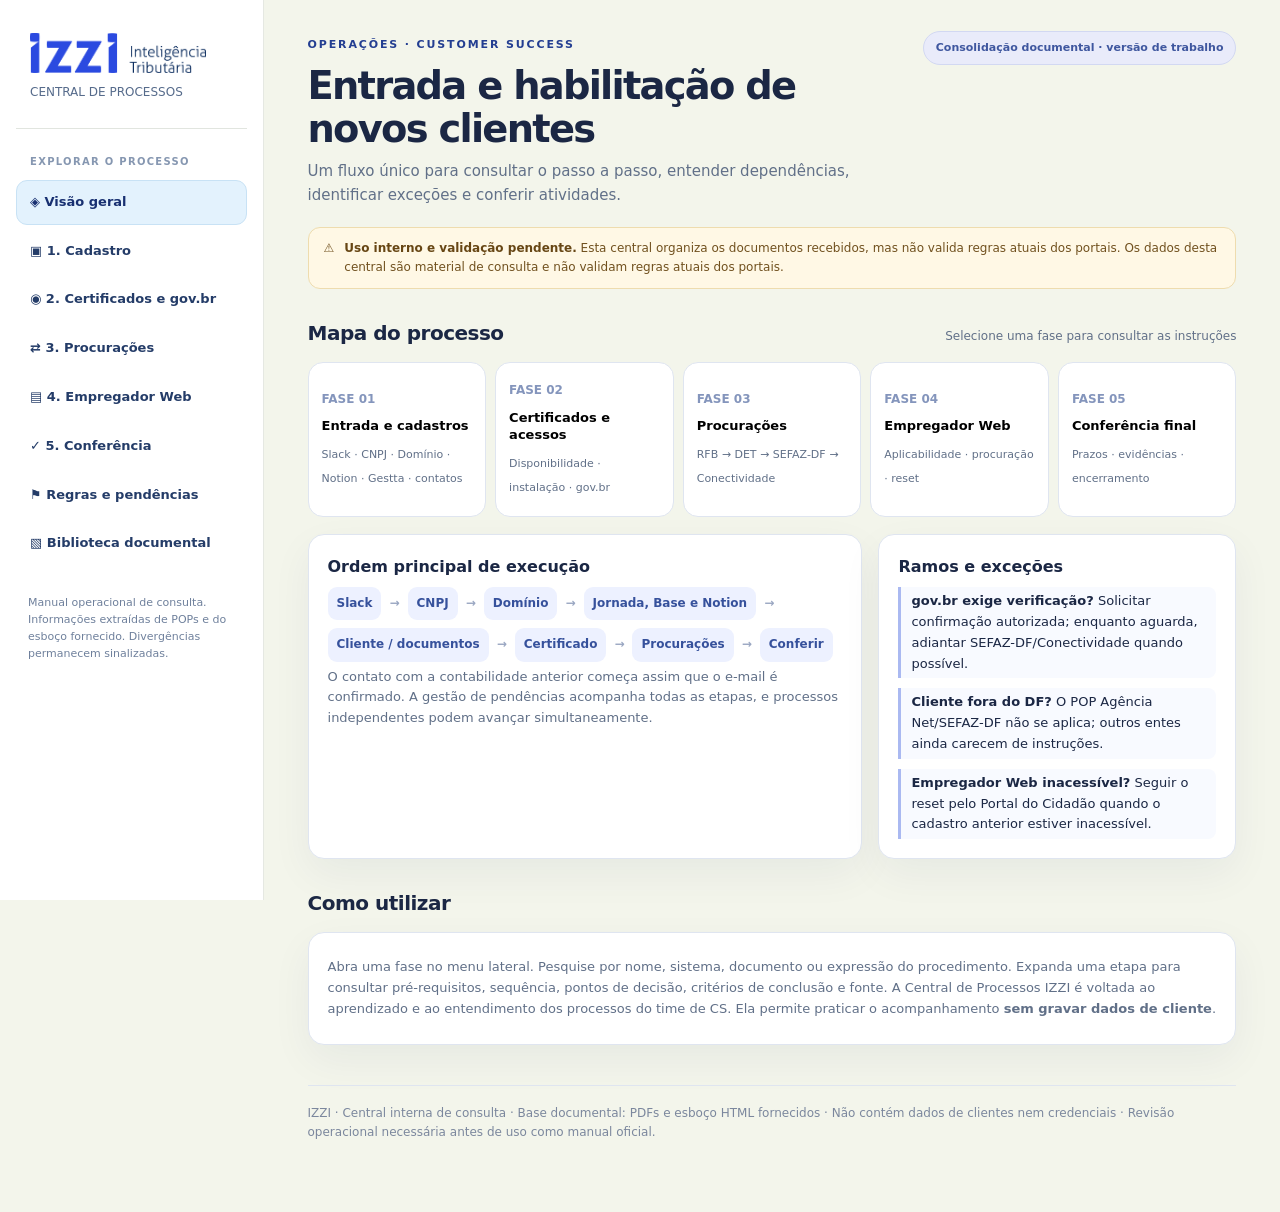
==== .1-ENTRADA-IZZI_Central_de_POPs_Interativa.html @ d61daa4b "IZZI-POPS-VERSAO-4" ====
<!DOCTYPE html>
<html lang="pt-BR">
<head>
<meta charset="utf-8">
<meta name="viewport" content="width=device-width,initial-scale=1">
<meta name="color-scheme" content="light">
<title>IZZI | Central de Procedimentos Operacionais</title>
<style>
:root{--azul:#233e91;--azul_escuro:#18295f;--lilas:#8c99e8;--lilas_claro:#e3f2fd;--fundo:#f3f5eb;--texto:#1b2744;--muted:#617088;--borda:#dfe5f0;--branco:#fff;--verde:#166747;--verde_claro:#e8f6ee;--amarelo:#805512;--amarelo_claro:#fff5db;--vermelho:#a3433d;--vermelho_claro:#fff0ee;--sombra:0 15px 42px rgba(24,41,95,.055)}
*{box-sizing:border-box}html{scroll-behavior:smooth}body{margin:0;min-height:100vh;background:var(--fundo);color:var(--texto);font:15px/1.6 system-ui,-apple-system,"Segoe UI",Roboto,Arial,sans-serif}
button,input,select{font:inherit}button{cursor:pointer}a{color:var(--azul)}button:focus-visible,input:focus-visible,select:focus-visible,summary:focus-visible,a:focus-visible{outline:3px solid #6f8de8;outline-offset:2px}
.shell{min-height:100vh;display:grid;grid-template-columns:264px minmax(0,1fr)}.sidebar{background:#ffffff;color:#193263;padding:28px 16px;position:sticky;top:0;height:100vh;overflow-y:auto;border-right:1px solid #e5e8e2}.marca{padding:3px 14px 26px;border-bottom:1px solid #e1e5df}.logotipo{display:block;width:176px;height:auto;max-width:100%;margin:2px 0 10px}.marca p{font-size:12px;margin:7px 0 0;color:#566b8b}.sidebar_grupo{font-size:10px;font-weight:900;letter-spacing:.13em;text-transform:uppercase;color:#8697b1;margin:25px 14px 10px}.menu{display:grid;gap:4px}.menu button{display:flex;align-items:center;gap:11px;width:100%;padding:11px 13px;text-align:left;border:1px solid transparent;background:transparent;color:#243c68;border-radius:11px;font-size:13px;font-weight:650}.menu button:hover{background:#edf1f3}.menu button[aria-current="page"]{background:#e3f2fd;color:#183071;border-color:#c8e2f5}.menu .contador{margin-left:auto;font-size:11px;opacity:.76}.sidebar_nota{font-size:11px;line-height:1.55;margin:28px 12px;color:#6f809c}
.main{min-width:0;padding:31px clamp(18px,3.4vw,51px) 70px;max-width:1600px;width:100%;margin:0 auto}.topo{display:flex;justify-content:space-between;align-items:flex-start;gap:15px;margin-bottom:20px}.sobretitulo{font-size:11px;color:var(--azul);font-weight:850;letter-spacing:.17em;text-transform:uppercase}.topo h1{font-size:clamp(25px,3vw,39px);line-height:1.12;letter-spacing:-.045em;margin:9px 0}.topo p{color:var(--muted);max-width:820px;margin:9px 0 0}.versao{background:#e9ebfa;border:1px solid #d2d8f2;color:#3f579f;border-radius:999px;padding:7px 12px;font-weight:700;font-size:11px;white-space:nowrap}
.alerta_painel{display:flex;align-items:flex-start;gap:10px;background:#fff8e5;border:1px solid #eedcae;border-radius:12px;padding:11px 15px;color:#71511f;font-size:12px;margin:0 0 21px}.alerta_painel strong{color:#674614}
.painel{display:none;animation:entrar .18s ease-out}.painel.ativo{display:block}@keyframes entrar{from{opacity:.7;transform:translateY(5px)}to{opacity:1;transform:translateY(0)}}
.metricas{display:grid;grid-template-columns:repeat(4,minmax(0,1fr));gap:14px;margin:23px 0}.metrica{background:white;border:1px solid var(--borda);border-radius:16px;padding:19px;box-shadow:var(--sombra)}.metrica .valor{font-weight:850;font-size:28px;letter-spacing:-.045em;color:var(--azul_escuro);line-height:1.15}.metrica .legenda{margin-top:7px;font-size:12px;color:var(--muted)}.metrica .detalhe{font-size:10px;color:#818da0;margin-top:4px}
.secao_titulo{display:flex;justify-content:space-between;gap:10px;align-items:baseline;margin:28px 0 13px}.secao_titulo h2{font-size:20px;margin:0;letter-spacing:-.025em}.secao_titulo p{font-size:12px;color:var(--muted);margin:0}.fluxo{display:grid;grid-template-columns:repeat(5,minmax(0,1fr));gap:9px}.fase{background:#fff;border:1px solid var(--borda);padding:18px 13px;border-radius:15px;text-align:left;min-width:0;transition:.15s}.fase:hover{border-color:#a7b4e9;transform:translateY(-2px)}.fase .fase_num{display:block;color:#8495bc;font-size:12px;font-weight:850}.fase strong{display:block;font-size:13px;line-height:1.35;margin:8px 0 6px}.fase small{font-size:11px;color:var(--muted)}
.dividido{display:grid;grid-template-columns:1.55fr 1fr;gap:16px;margin-top:17px}.cartao{background:#fff;border:1px solid var(--borda);border-radius:16px;padding:19px;box-shadow:var(--sombra)}.cartao h3{font-size:16px;margin:0 0 8px}.cartao p{margin:5px 0;color:var(--muted);font-size:13px}.cartao ul{margin:10px 0 0;padding-left:21px;font-size:13px}.cartao li{margin:7px 0}.regra_fluxo{display:grid;gap:10px}.regra_fluxo div{border-left:3px solid #aab9f1;padding:4px 10px;font-size:13px;background:#f8faff;border-radius:0 8px 8px 0}
.filtros{display:flex;align-items:center;flex-wrap:wrap;gap:10px;margin:18px 0}.busca{display:flex;align-items:center;gap:8px;background:white;border:1px solid var(--borda);border-radius:11px;padding:0 12px;flex:1;min-width:210px}.busca span{color:#8390aa}.busca input{width:100%;border:0;min-height:44px;outline:0;background:transparent;color:var(--texto)}.filtros select,.botao{background:white;border:1px solid #d7dfeb;color:#263f79;padding:10px 12px;border-radius:10px;font-size:12px;font-weight:750}.botao:hover,.filtros select:hover{background:#eff3ff}.botao.primario{background:var(--azul);color:white;border-color:var(--azul)}.botao.primario:hover{background:#1b3177}.acao_grupo{display:flex;gap:7px;flex-wrap:wrap}.resultado_busca{color:var(--muted);font-size:12px;margin:5px 0 13px}
.etapas{display:grid;gap:12px}.procedimento{background:#fff;border:1px solid var(--borda);border-radius:15px;box-shadow:var(--sombra);overflow:hidden;scroll-margin-top:20px}.procedimento[hidden]{display:none}.procedimento summary{list-style:none;display:flex;gap:13px;align-items:center;cursor:pointer;padding:17px 18px}.procedimento summary::-webkit-details-marker{display:none}.procedimento[open]{border-color:#b3c2ec}.procedimento[open] summary{background:#e3f2fd;border-bottom:1px solid #c8e2f5}.numero{background:var(--lilas_claro);border:1px solid #dce2ff;color:#445ab0;font-size:12px;font-weight:850;padding:6px 10px;border-radius:9px;min-width:50px;text-align:center;white-space:nowrap}.cabecalho_etapa{min-width:0;flex:1}.cabecalho_etapa h3{margin:0;font-size:16px;line-height:1.3}.cabecalho_etapa p{margin:3px 0 0;color:var(--muted);font-weight:400;font-size:12px}.chips{display:flex;flex-wrap:wrap;gap:5px;margin:8px 0 0}.chip{font-size:10px;font-weight:760;border-radius:999px;padding:3px 8px;background:#eef2fb;color:#41578d}.chip.atenção,.chip.conflito,.chip.exceção{background:var(--amarelo_claro);color:var(--amarelo)}.chip.cliente-terceiro{background:#f0eaff;color:#6b46a7}.chip.conferência{background:#e5f5ef;color:#216148}.seta{font-size:20px;color:#6d81b9;flex-shrink:0;transition:transform .15s}.procedimento[open] .seta{transform:rotate(180deg)}
.corpo_etapa{padding:17px clamp(18px,3vw,29px) 24px}.ficha{display:grid;grid-template-columns:1.4fr 1fr;gap:15px}.campo{background:#fbfcff;border:1px solid #edf0f6;border-radius:11px;padding:13px 15px;margin-bottom:11px}.rotulo{font-size:10px;font-weight:850;letter-spacing:.1em;color:#6379ad;text-transform:uppercase;display:block;margin:0 0 6px}.campo p{margin:0;font-size:13px}.campo ul,.passos{margin:0;padding-left:21px}.campo li{margin:5px 0;font-size:13px}.passos{padding-left:25px;margin:6px 0 17px}.passos li{padding-left:4px;margin:0 0 11px;line-height:1.58;font-size:14px}.passos li::marker{font-weight:850;color:var(--azul)}.subtitulo{font-size:12px;font-weight:850;letter-spacing:.085em;text-transform:uppercase;color:#435a95;margin:13px 0 10px}.box_aviso{padding:12px 15px;border-radius:11px;background:#fff7e7;border:1px solid #f1dfb6;color:#765422;margin:10px 0;font-size:13px}.box_decisao{padding:12px 15px;border-radius:11px;background:#e3f2fd;border:1px solid #c8e2f5;color:#2c4d91;margin:10px 0;font-size:13px}.box_ok{padding:12px 15px;border-radius:11px;background:#e9f7ef;border:1px solid #d5ecd9;color:#1b6046;margin:10px 0;font-size:13px}.fichas_rodape{display:grid;grid-template-columns:1fr 1fr;gap:12px;margin-top:12px}.vinculo{background:#f8faff;border:1px solid #e4eafb;border-radius:11px;padding:11px 13px;font-size:12px}.vinculo a{display:inline-block;margin:4px 5px 0 0;text-decoration:none;background:#e8efff;border-radius:7px;padding:3px 7px}.fontes_linha{border-top:1px solid var(--borda);margin-top:17px;padding-top:13px;display:flex;flex-wrap:wrap;gap:7px;align-items:center}.fonte_link{background:#f3f5fc;border:1px solid var(--borda);border-radius:8px;padding:6px 9px;color:#375198;font-size:11px;text-decoration:none;font-weight:750}.fonte_link:hover{background:#e5edff}
.painel_texto{background:#fff;border:1px solid var(--borda);border-radius:15px;padding:20px;margin-top:14px}.painel_texto h2{margin:0 0 10px;font-size:19px}.painel_texto p,.painel_texto li{font-size:13px;color:#43516c}.painel_texto li{margin:7px 0}.pendencia{border:1px solid #ece2d2;border-radius:12px;background:#fff;padding:15px;margin:9px 0}.pendencia h3{margin:0 0 5px;font-size:14px}.pendencia p{font-size:12px;margin:0;color:#68758b}.caminho{display:flex;gap:8px;align-items:center;flex-wrap:wrap;font-size:12px}.caminho span{background:#edf1ff;padding:7px 9px;border-radius:9px;font-weight:750;color:#36519c}.caminho b{color:#9aa7c2}
.atalho_fluxograma{height:100%;min-height:92px;display:flex;flex-direction:column;align-items:flex-start;justify-content:center;gap:8px;text-decoration:none;border:1px solid #edf0f6;border-radius:11px;background:#fbfcff;padding:13px 15px;color:var(--azul);transition:.15s}.ficha>div>.atalho_fluxograma{height:auto;min-height:92px;margin-bottom:11px}.atalho_fluxograma:hover{border-color:#a7b4e9;background:#f6f8ff}.atalho_fluxograma .icone{width:27px;height:27px;display:grid;place-items:center;border-radius:8px;background:#eef0ff;color:#5368bd;font-size:15px}.atalho_fluxograma strong{font-size:12px}.atalho_fluxograma small{font-size:11px;color:var(--muted);line-height:1.4}
.tabela{width:100%;border-collapse:collapse;font-size:12px}.tabela th{background:#f2f5fc;text-align:left}.tabela th,.tabela td{padding:10px 12px;border-bottom:1px solid #ebeff5;vertical-align:top}.fonte_doc{border:1px solid var(--borda);border-radius:12px;margin:10px 0;overflow:hidden;background:#fff}.fonte_doc summary{cursor:pointer;padding:13px 15px;font-size:13px;font-weight:760;background:#f7f9ff}.fonte_doc .documento_conteudo{padding:16px}.fonte_doc pre{font:12px/1.7 ui-monospace,Consolas,Monaco,monospace;white-space:pre-wrap;overflow-wrap:anywhere;color:#404d66;background:#f9fafc;border:1px solid #ecf0f6;border-radius:9px;padding:13px}.pagina_fonte{font-size:11px;color:#71809c;margin:18px 0 6px;font-weight:850}
.rodape{font-size:12px;color:#7b879d;margin:40px 0 0;padding-top:18px;border-top:1px solid var(--borda)}.vazio{border:1px dashed #b5c2da;border-radius:12px;padding:24px;text-align:center;color:#5e6c86}.escondido{display:none!important}
@media(max-width:1100px){.shell{grid-template-columns:215px 1fr}.sidebar{padding:20px 10px}.fase{padding:12px 9px}.fase strong{font-size:12px}.metricas{grid-template-columns:repeat(2,minmax(0,1fr))}}
@media(max-width:760px){.shell{display:block}.sidebar{height:auto;position:static;padding:14px}.marca{padding:0 4px 12px}.logotipo{width:132px;margin:0 0 8px}.marca p{display:none}.sidebar_grupo,.sidebar_nota{display:none}.menu{display:flex;overflow-x:auto;padding:8px 0 0;gap:7px}.menu button{white-space:nowrap;padding:8px 10px;width:auto;font-size:12px}.main{padding:23px 14px 45px}.topo{flex-direction:column}.versao{white-space:normal}.metricas{gap:8px}.metrica{padding:13px}.metrica .valor{font-size:22px}.fluxo{grid-template-columns:repeat(2,minmax(0,1fr))}.fase:last-child{grid-column:1/-1}.dividido,.ficha,.fichas_rodape{grid-template-columns:1fr}.procedimento summary{padding:13px 12px;gap:9px}.cabecalho_etapa h3{font-size:14px}.cabecalho_etapa p{font-size:11px}.corpo_etapa{padding:15px 13px}.chips{gap:3px}}
@media(prefers-reduced-motion:reduce){*{animation:none!important;transition:none!important;scroll-behavior:auto!important}}
@media print{.sidebar,.filtros,.alerta_painel,.botao{display:none!important}.shell{display:block}.main{padding:0;max-width:100%}body{background:white}.painel{display:none!important}.painel.ativo{display:block!important}.procedimento{box-shadow:none;break-inside:avoid}.corpo_etapa{display:block}.topo h1{font-size:26px}details{break-inside:avoid}}
.copiar_cnpj{appearance:none;display:inline-grid;place-items:center;margin-left:3px;width:22px;height:22px;padding:0;border:0;outline:0;border-radius:5px;background:transparent;box-shadow:none;color:#526ca9;opacity:1;vertical-align:middle;transition:opacity .16s ease,background-color .16s ease,transform .13s ease,color .16s ease}.copiar_cnpj svg{display:block;width:14px;height:14px}.campo li:hover .copiar_cnpj,.copiar_cnpj:hover,.copiar_cnpj:focus-visible{opacity:1;background:#eef3ff;color:#28468e}.copiar_cnpj:focus-visible{opacity:1;outline:2px solid #6f8de8;outline-offset:2px}.copiar_cnpj:active{transform:scale(.78)}.copiar_cnpj[data-copiado="true"]{opacity:1;color:#166747;background:#e8f6ee}@media print{.copiar_cnpj{display:none!important}}
</style>
<link rel="icon" type="image/svg+xml" href="izzi-guia.svg"></head>
<body>
<div class="shell">
<aside class="sidebar" aria-label="Navegação principal">
<div class="marca"><img class="logotipo" src="Izzi_Logo__Completo_Horizontal_Cor.png" alt="Izzi Inteligência Tributária"><p>CENTRAL DE PROCESSOS</p></div>
<div class="sidebar_grupo">Explorar o processo</div>
<nav class="menu" id="menu" aria-label="Seções do painel">
<button type="button" data-painel="visao" aria-current="page">◈ Visão geral</button>
<button type="button" data-painel="cadastro">▣ 1. Cadastro</button>
<button type="button" data-painel="acessos">◉ 2. Certificados e gov.br</button>
<button type="button" data-painel="procuracoes">⇄ 3. Procurações</button>
<button type="button" data-painel="empregador">▤ 4. Empregador Web</button>
<button type="button" data-painel="conferencia">✓ 5. Conferência</button>
<button type="button" data-painel="regras">⚑ Regras e pendências</button>
<button type="button" data-painel="fontes">▧ Biblioteca documental</button>
</nav>
<p class="sidebar_nota">Manual operacional de consulta. Informações extraídas de POPs e do esboço fornecido. Divergências permanecem sinalizadas.</p>
</aside>
<main class="main" id="conteudo">
<header class="topo"><div><span class="sobretitulo">Operações · Customer Success</span><h1>Entrada e habilitação de novos clientes</h1><p>Um fluxo único para consultar o passo a passo, entender dependências, identificar exceções e conferir atividades.</p></div><span class="versao">Consolidação documental · versão de trabalho</span></header>
<div class="alerta_painel" role="note"><span aria-hidden="true">⚠</span><span><strong>Uso interno e validação pendente.</strong> Esta central organiza os documentos recebidos, mas não valida regras atuais dos portais. Os dados desta central são material de consulta e não validam regras atuais dos portais.</span></div>
<section id="painel_visao" class="painel ativo" aria-label="Visão geral">
<div class="secao_titulo"><h2>Mapa do processo</h2><p>Selecione uma fase para consultar as instruções</p></div>
<div class="fluxo"><button class="fase" data-destino="cadastro"><span class="fase_num">FASE 01</span><strong>Entrada e cadastros</strong><small>Slack · CNPJ · Domínio · Notion · Gestta · contatos</small></button><button class="fase" data-destino="acessos"><span class="fase_num">FASE 02</span><strong>Certificados e acessos</strong><small>Disponibilidade · instalação · gov.br</small></button><button class="fase" data-destino="procuracoes"><span class="fase_num">FASE 03</span><strong>Procurações</strong><small>RFB → DET → SEFAZ-DF → Conectividade</small></button><button class="fase" data-destino="empregador"><span class="fase_num">FASE 04</span><strong>Empregador Web</strong><small>Aplicabilidade · procuração · reset</small></button><button class="fase" data-destino="conferencia"><span class="fase_num">FASE 05</span><strong>Conferência final</strong><small>Prazos · evidências · encerramento</small></button></div>
<div class="dividido"><div class="cartao"><h3>Ordem principal de execução</h3><div class="caminho"><span>Slack</span><b>→</b><span>CNPJ</span><b>→</b><span>Domínio</span><b>→</b><span>Jornada, Base e Notion</span><b>→</b><span>Cliente / documentos</span><b>→</b><span>Certificado</span><b>→</b><span>Procurações</span><b>→</b><span>Conferir</span></div><p>O contato com a contabilidade anterior começa assim que o e-mail é confirmado. A gestão de pendências acompanha todas as etapas, e processos independentes podem avançar simultaneamente.</p></div><div class="cartao"><h3>Ramos e exceções</h3><div class="regra_fluxo"><div><strong>gov.br exige verificação?</strong> Solicitar confirmação autorizada; enquanto aguarda, adiantar SEFAZ-DF/Conectividade quando possível.</div><div><strong>Cliente fora do DF?</strong> O POP Agência Net/SEFAZ-DF não se aplica; outros entes ainda carecem de instruções.</div><div><strong>Empregador Web inacessível?</strong> Seguir o reset pelo Portal do Cidadão quando o cadastro anterior estiver inacessível.</div></div></div></div>
<div class="secao_titulo"><h2>Como utilizar</h2></div><div class="cartao"><p>Abra uma fase no menu lateral. Pesquise por nome, sistema, documento ou expressão do procedimento. Expanda uma etapa para consultar pré-requisitos, sequência, pontos de decisão, critérios de conclusão e fonte. A Central de Processos IZZI é voltada ao aprendizado e ao entendimento dos processos do time de CS. Ela permite praticar o acompanhamento <strong>sem gravar dados de cliente</strong>.</p></div>
</section>
<section id="painel_cadastro" class="painel" aria-label="Cadastro de novos clientes"><div class="secao_titulo"><h2>1. Entrada, cadastro e comunicação</h2><p>Execução inicial · atividades da equipe e dependências externas</p></div><div class="filtros" data-filtros="cadastro"></div><div class="resultado_busca" id="resultado_cadastro"></div><div class="etapas" id="etapas_cadastro"></div></section>
<section id="painel_acessos" class="painel" aria-label="Certificados e autenticação"><div class="secao_titulo"><h2>2. Certificados e autenticação</h2><p>Etapas de suporte às procurações · condicionais</p></div><div class="filtros" data-filtros="acessos"></div><div class="resultado_busca" id="resultado_acessos"></div><div class="etapas" id="etapas_acessos"></div></section>
<section id="painel_procuracoes" class="painel" aria-label="Procurações"><div class="secao_titulo"><h2>3. Procurações e autorizações</h2><p>Prioridade operacional RFB → DET/FGTS → SEFAZ-DF → Conectividade Social</p></div><div class="filtros" data-filtros="procuracoes"></div><div class="resultado_busca" id="resultado_procuracoes"></div><div class="etapas" id="etapas_procuracoes"></div></section>
<section id="painel_empregador" class="painel" aria-label="Empregador Web"><div class="secao_titulo"><h2>4. Empregador Web</h2><p>Cadastro e procuração; resets são alternativas condicionais</p></div><div class="filtros" data-filtros="empregador"></div><div class="resultado_busca" id="resultado_empregador"></div><div class="etapas" id="etapas_empregador"></div></section>
<section id="painel_conferencia" class="painel" aria-label="Conferência e acompanhamento"><div class="secao_titulo"><h2>5. Conferência e acompanhamento</h2><p>Pendências contínuas, critérios de conclusão e evidências</p></div><div class="filtros" data-filtros="conferencia"></div><div class="resultado_busca" id="resultado_conferencia"></div><div class="etapas" id="etapas_conferencia"></div></section>
<section id="painel_regras" class="painel" aria-label="Regras gerais e pendências"><div class="secao_titulo"><h2>Regras gerais e decisões pendentes</h2><p>Conflitos documentais apresentados sem solução arbitrária</p></div><div class="painel_texto"><h2>Regras de trabalho extraídas do material</h2><ul><li><strong>Prazo:</strong> priorizar ações internas dentro de 24 horas a partir da Comunicação de Entrada. A contagem em horas corridas ou úteis não foi definida.</li><li><strong>Ordem:</strong> RFB e DET/FGTS são priorizadas. Se a verificação gov.br bloquear, adiante Agência Net/SEFAZ-DF e Conectividade, quando aplicáveis.</li><li><strong>Verificação gov.br:</strong> solicitar confirmação adicional somente se o portal exigir. Não arquivar códigos, senhas ou códigos de recuperação.</li><li><strong>Procurações:</strong> conferir a existência de autorizações anteriores, os poderes concedidos e validade. Nunca apagar ou substituir sem autorização.</li><li><strong>SEFAZ-DF:</strong> procedimento Agência Net aplica-se aos clientes do Distrito Federal; para outras UFs não há passo a passo completo nos arquivos.</li><li><strong>Atividades:</strong> marcar “OK” somente depois de confirmar execução e evidência aplicável. “Impedimento” não significa conclusão.</li></ul></div><div class="secao_titulo"><h2>Pendências de definição interna</h2><p><span id="qtd_pendencias"></span> pontos mapeados</p></div><div id="lista_pendencias"></div></section>
<section id="painel_fontes" class="painel" aria-label="Biblioteca documental"><div class="secao_titulo"><h2>Biblioteca documental</h2><p>17 POPs e 1 rascunho · textos dos materiais recebidos</p></div><div class="painel_texto"><p>Esta seção mantém a rastreabilidade dos procedimentos. Os POPs são transcrições textuais dos PDFs originais, separadas por página; o rascunho é um texto complementar enviado na conversa. diagramação, marcas e eventuais elementos visuais não textuais devem ser conferidos no PDF original. Os títulos dos seis últimos PDFs foram normalizados porque os nomes recebidos eram iguais, embora os conteúdos fossem diferentes.</p></div><div class="filtros"><label class="busca"><span>⌕</span><input id="busca_fontes" type="search" placeholder="Buscar nome ou texto dos PDFs" aria-label="Buscar na biblioteca documental"></label></div><div id="lista_fontes"></div></section>
<footer class="rodape">IZZI · Central interna de consulta · Base documental: PDFs e esboço HTML fornecidos · Não contém dados de clientes nem credenciais · Revisão operacional necessária antes de uso como manual oficial.</footer>
</main></div>
<script type="application/json" id="dados_operacionais">{"metadados":{"titulo":"IZZI | Central de procedimentos","versao":"Protótipo consolidado · revisão documental pendente","qtd_pdfs":21,"qtd_fontes":18,"qtd_etapas":20,"aviso":"Ferramenta de consulta e simulação local; não registra clientes, não compartilha status e não substitui os sistemas oficiais."},"etapas":[{"id":"entrada_slack","numero":"1.1","titulo":"Receber a Comunicação de Entrada no Slack","grupo":"cadastro","resumo":"Identificar o novo cliente, conferir os dados iniciais e iniciar o acompanhamento.","sistema":"Slack","fontes":["dominio","jornada","documentos","pendencias"],"etiquetas":["Decisão","Início"],"objetivo":"Dar início à entrada do novo cliente a partir da comunicação da parceria com a IZZI.","pre":["Acesso ao canal “processos de novos clientes” do Slack."],"passos":["Abrir o canal “processos de novos clientes” do Slack.","Identificar a Comunicação de Entrada da empresa e reunir razão social/nome, CNPJ e informações disponíveis.","Conferir quais dados já estão disponíveis e quais precisam de confirmação.","Identificar as atividades iniciais que precisam constar nos controles de acompanhamento."],"decisoes":["Se alguma informação obrigatória estiver ausente ou divergente, solicitar confirmação ao responsável antes de concluir o cadastro."],"conclusao":"Dados suficientes para iniciar a consulta e o cadastro; lacunas identificadas e acompanhadas.","registros":"Comunicação de Entrada e tarefas internas de acompanhamento.","dependencias":[],"paralelo":["gestao_pendencias"]},{"id":"consulta_cnpj","numero":"1.2","titulo":"Consultar e conferir os dados do CNPJ","grupo":"cadastro","resumo":"Conferir identificação e competência antes de concluir o registro na Domínio.","sistema":"Consultar CNPJ","fontes":["dominio","jornada"],"etiquetas":["Conferência"],"pre":["CNPJ da empresa informado na Comunicação de Entrada."],"passos":["Acessar a ferramenta interna “Consultar CNPJ”.","Pesquisar pelo CNPJ do cliente.","Conferir a identificação e os dados cadastrais da empresa.","Identificar a data de competência da empresa, distinguindo-a da competência de início dos serviços da IZZI.","Comparar as informações com a Comunicação de Entrada e registrar dados divergentes para confirmação."],"alertas":["A competência da empresa e a primeira competência da IZZI são informações diferentes."],"conclusao":"Identificação e competências conferidas, ou divergência registrada para validação.","dependencias":["entrada_slack"],"paralelo":["gestao_pendencias"]},{"id":"cadastro_dominio","numero":"1.3","titulo":"Cadastrar o novo cliente na Domínio","grupo":"cadastro","resumo":"Criar o registro da empresa, configurar módulos e conferir o salvamento.","sistema":"Domínio","fontes":["dominio"],"etiquetas":["Obrigatória","Conferência"],"pre":["Dados cadastrais e CNPJ conferidos.","Competência da empresa e competência de início da parceria confirmadas."],"passos":["Abrir o sistema Domínio no navegador.","Na barra superior, selecionar “Controle” e depois “Empresas”.","Na barra inferior, clicar em “Novo”.","Informar o CNPJ da empresa e realizar a autorização RFB solicitada pelo sistema.","Identificar a empresa no formato “(código) | Nome da empresa”, utilizando o código atribuído no Domínio.","Inserir a competência da empresa e a competência de início dos serviços da IZZI.","Gravar o cadastro e acessar “Registro Contábil”.","Marcar “Folha”, “Escrita Fiscal”, “Contabilidade” e “Registro”.","Na seção “Onvio”, marcar “Portal do Cliente”.","Conferir os dados e assegurar que o cadastro e as opções foram salvos."],"decisoes":["Se o sistema não salvar corretamente ou houver divergências, corrigir antes de marcar a atividade como concluída."],"conclusao":"CNPJ, nome no padrão, código Domínio, competências, quatro opções contábeis e Portal do Cliente confirmados.","registros":"Cadastro efetivamente gravado na Domínio.","dependencias":["consulta_cnpj"],"paralelo":["gestao_pendencias"]},{"id":"jornada_base","numero":"1.4","titulo":"Atualizar Jornada do Cliente e Base Unificada","grupo":"cadastro","resumo":"Registrar o cliente nas frentes Fiscal, DP e Paralegal e manter os controles coerentes.","sistema":"Planilhas","fontes":["jornada","dominio"],"etiquetas":["Obrigatória","Conferência"],"pre":["Empresa cadastrada na Domínio e código disponível.","Informações da Comunicação de Entrada e consulta do CNPJ."],"passos":["Abrir a planilha “Jornada do Cliente” e localizar a empresa; incluir novo registro caso ela não conste.","Atualizar as informações disponíveis nas frentes Fiscal, Departamento Pessoal (DP) e Paralegal.","Preencher somente campos com informação confirmada; não presumir dados desconhecidos.","Abrir a “Base Unificada”, localizar o cliente e incluir o registro quando necessário.","Informar o código da Domínio e os dados conferidos.","Comparar as duas planilhas com a Domínio, o CNPJ e a comunicação no Slack.","Assinalar como “OK” apenas tarefas efetivamente concluídas, mantendo impedimentos e dados faltantes como pendentes."],"conclusao":"Empresa localizada nas três frentes da Jornada e na Base Unificada, com registros consistentes.","registros":"Jornada do Cliente e Base Unificada.","dependencias":["cadastro_dominio"],"paralelo":["notion_cadastro","gestao_pendencias"]},{"id":"notion_cadastro","numero":"1.5","titulo":"Cadastrar o cliente na Base de Clientes do Notion","grupo":"cadastro","resumo":"Preencher as propriedades do cliente e as informações contratuais e operacionais.","sistema":"Notion","fontes":["notion","jornada"],"etiquetas":["Obrigatória"],"pre":["Cartão CNPJ e Comunicação de Entrada.","Código de identificação da Domínio.","Acesso autorizado à Base de Clientes do Notion."],"passos":["Abrir a Base de Clientes no Notion e clicar em “Nova”.","Em “Nova página”, inserir o código Domínio.","Preencher “Status do Cliente” com a situação real: Em Processo de Entrada, Onboarding, Ativo etc.","Relacionar o cliente à propriedade “Gestão de Clientes”, criando o grupo quando necessário.","Preencher Nome Fantasia, Razão Social e CNPJ conforme Cartão CNPJ.","Informar “Nome do Grupo WhatsApp”, diferenciando grupos de DP/Fiscal quando houver.","Preencher “1 Competência IZZI” e “Entrada | Definição Competência” (confirmada ou a confirmar).","Em “Entrada | Origem”, registrar Transição de Contabilidade ou Criado pela IZZI, conforme aplicável.","Preencher “Fiscal | Regime Tributário”, “Fiscal | Regime” (optante ou não pelo Simples Nacional), Setor, e-mail principal e Recebimento 1º Honorário.","Marcar somente checkboxes de demandas efetivamente realizadas.","Informar status do Certificado Digital, Estado (UF) e Serviços IZZI.","Conferir os campos e acionar Comercial/Paralegal/cliente para dados faltantes."],"alertas":["O POP da Base do Notion exige os campos listados; quando falta informação, deve-se acionar o responsável em vez de inventar um valor.","O rascunho diz “futuramente preencher no Notion” ao final; para esta central, o cadastro inicial segue o POP atual, mas ampliações futuras ficam pendentes de definição."],"conclusao":"Cadastro inicial no Notion com informações confirmadas e lacunas encaminhadas.","registros":"Base de Clientes do Notion.","dependencias":["cadastro_dominio"],"paralelo":["jornada_base"],"url_documentada":"https://www.notion.so/28ed1606ba584aba9f3c253a0c4c683d?v=02252bd90e244d669c03fbde4fa14225"},{"id":"solicitar_documentos","numero":"1.6","titulo":"Primeiro contato e solicitação de documentos","grupo":"cadastro","resumo":"Solicitar dados da contabilidade anterior, documentos e autorização para comunicação.","sistema":"Gestta Messenger / WhatsApp","fontes":["documentos","whatsapp"],"etiquetas":["Cliente / terceiro","Alta prioridade"],"pre":["Contato autorizado do cliente.","Comunicação de Entrada conferida e cadastros iniciais encaminhados."],"passos":["Entrar em contato pelo canal autorizado após a Domínio e os controles iniciais.","Pedir ao cliente que salve o contato da IZZI para permitir a inclusão no grupo de WhatsApp.","Confirmar quais responsáveis do cliente devem participar do grupo.","Solicitar nome/contato, telefone e e-mail da contabilidade anterior, mesmo que o contato tenha sido informado no Slack.","Solicitar contrato social ou documento constitutivo equivalente quando ainda não disponível.","Solicitar as três últimas folhas de pagamento; acompanhar até o recebimento ou confirmação documentada de inexistência.","Registrar os documentos que chegaram e as pendências.","Assim que o e-mail da contabilidade anterior for confirmado, iniciar o contato com ela sem aguardar o restante dos documentos."],"alertas":["A solicitação das três últimas folhas de pagamento é prioritária.","O contrato social pode ser obtido também com a contabilidade anterior; o rascunho recomenda cobrança menos insistente.","Situações “empresa criada pela IZZI” e “grupo antigo inativo” ainda não têm instrução específica confirmada."],"decisoes":["Se não existirem folhas, registrar o motivo confirmado em vez de manter cobrança sem fundamento.","Se o cliente não responder, abrir e acompanhar a rotina de tentativas e impedimentos."],"conclusao":"Solicitações feitas; recebimentos e pendências registrados; contabilidade anterior contatada assim que possível.","registros":"Tarefas e planilhas de acompanhamento.","dependencias":["jornada_base"],"paralelo":["whatsapp_grupo","contabilidade_anterior","certificado_conferencia"]},{"id":"whatsapp_grupo","numero":"1.7","titulo":"Criar contatos e grupos no Gestta Messenger","grupo":"cadastro","resumo":"Salvar os contatos, orientar o cliente e criar o grupo com os participantes indicados.","sistema":"Onvio / Gestta Messenger","fontes":["whatsapp","documentos"],"etiquetas":["Cliente / terceiro","Condicional"],"pre":["Telefones e nomes recebidos na Comunicação de Entrada.","Cliente orientado a salvar o número da IZZI."],"passos":["Acessar Onvio → “Ações” → “Onvio Processos” → ícone do menu → “Messenger”.","Abrir “Contatos” → “Adicionar Contato”.","Informar o nome junto com a identificação da empresa/grupo e o telefone no formato +55 + DDD + número.","Em “Contatos”, localizar o contato e abrir a conversa.","Enviar orientação para que ele salve o número da IZZI, requisito apontado pelo POP para inclusão no grupo.","Usar “Iniciar Atendimento” e, após a interação, “Concluir Atendimento”.","Acessar “Contatos” → “Grupos” → “Adicionar Grupo”.","Informar o nome do grupo definido na Comunicação de Entrada.","Buscar e adicionar os contatos do cliente usando o símbolo “+”.","Adicionar os colaboradores da IZZI indicados no procedimento original (a relação nominal deve ser conferida com a escala atual).","Clicar em “Confirmar grupo” e verificar se a criação foi concluída."],"decisoes":["Se o cliente não tiver salvo o contato da IZZI, solicitar novamente e registrar impedimento de inclusão.","Se já existir grupo inativo, não criar outro automaticamente: confirmar se será reativado ou substituído."],"alertas":["Somente incluir inicialmente os contatos previstos na Comunicação de Entrada; novos participantes devem ser solicitados pelo cliente.","O POP original traz uma lista nominal fixa de funcionários; validar se a lista permanece vigente antes de incorporá-la à execução."],"conclusao":"Grupo confirmado com os participantes autorizados.","registros":"Gestta Messenger; nome do grupo na Base de Clientes do Notion.","dependencias":["solicitar_documentos"],"paralelo":["contabilidade_anterior"],"url_documentada":"https://onvio.com.br/login/#/"},{"id":"tarefas_gestta","numero":"1.8","titulo":"Criar tarefas de entrada no Gestta","grupo":"cadastro","resumo":"Abrir as tarefas de entrada conforme a origem do cliente e conferir os departamentos envolvidos.","sistema":"Gestta / Onvio Processos","fontes":["rascunho_processo"],"etiquetas":["Condicional","Tarefas"],"pre":["Cliente cadastrado e código de identificação disponível.","Confirmar se o cliente foi constituído pela IZZI ou veio de outra contabilidade."],"passos":["Acessar o Gestta e clicar em “Nova tarefa” na barra lateral.","No campo de modelo (template), escolher o processo de entrada correspondente à origem do cliente.","No campo “Cliente”, informar o código de identificação, selecionar a empresa e conferir os dados.","Se a empresa foi constituída pela IZZI, criar a tarefa de entrada prevista para esse caso e salvar.","Se o cliente veio de outra contabilidade, criar três tarefas de entrada, uma para cada modelo: CS, DP e Fiscal & Contábil.","Conferir se as tarefas foram salvas e atribuídas ao cliente e aos departamentos corretos."],"decisoes":["O rascunho distingue cliente constituído pela IZZI e cliente em transferência, mas não nomeia o template específico para o primeiro caso. Confirmar o modelo aprovado no Gestta."],"alertas":["Orientações extraídas do rascunho operacional recebido; confirmar nomes atuais dos menus, modelos e responsáveis antes de padronizar."],"conclusao":"Tarefas de entrada criadas e conferidas conforme a origem do cliente.","registros":"Gestta / Onvio Processos e controles de acompanhamento.","dependencias":["cadastro_dominio"],"paralelo":["whatsapp_grupo","gestao_pendencias"]},{"id":"contabilidade_anterior","numero":"1.9","titulo":"Enviar solicitação à contabilidade anterior","grupo":"cadastro","resumo":"Evitar atrasos na transição enviando o primeiro e-mail assim que houver contato confirmado.","sistema":"E-mail corporativo","fontes":["contabilidade","documentos"],"etiquetas":["Cliente / terceiro","Alta prioridade"],"pre":["E-mail da contabilidade anterior confirmado pelo cliente.","Razão social e CNPJ da empresa cliente."],"passos":["Conferir razão social, CNPJ e dados de contato do escritório anterior.","Enviar o primeiro e-mail imediatamente após a confirmação do endereço.","Apresentar a IZZI como nova prestadora dos serviços e identificar a empresa cliente.","Solicitar documentos necessários à transição, incluindo contrato social quando ainda indisponível.","Confirmar com Fiscal, DP e Paralegal qualquer relação adicional de documentos ainda não especificada.","Registrar o envio e acompanhar o retorno.","Se não houver resposta, cobrar por e-mail/telefone e registrar as tentativas.","Conferir e encaminhar os documentos recebidos às equipes interessadas, arquivando-os na pasta do cliente."],"alertas":["Os PDFs não fornecem a lista completa de documentos a pedir ao escritório anterior nem um modelo aprovado de e-mail.","Não aguardar resposta da antiga contabilidade para iniciar atividades independentes."],"conclusao":"Contato realizado, solicitações registradas e documentos recebidos encaminhados; itens não recebidos continuam pendentes.","registros":"E-mail corporativo, pasta do cliente, tarefas e controles.","dependencias":["solicitar_documentos"],"paralelo":["certificado_conferencia","whatsapp_grupo"]},{"id":"certificado_conferencia","numero":"2.1","titulo":"Conferir disponibilidade e validade do certificado digital","grupo":"acessos","resumo":"Identificar se a IZZI possui certificado utilizável antes de executar procurações.","sistema":"Documentação interna / Notion","fontes":["certificado"],"etiquetas":["Decisão","Conferência"],"pre":["Cliente cadastrado; acesso autorizado à documentação."],"passos":["Consultar a documentação para verificar se a IZZI já possui o certificado digital do cliente.","Conferir se o certificado pertence ao CNPJ correto e verificar a validade.","Se ausente, vencido ou correspondente a outra empresa, registrar a pendência e solicitar regularização pelo canal autorizado.","Manter arquivo e credenciais em ambiente aprovado e restrito a pessoas autorizadas.","Atualizar o campo “Certificado Digital” no Notion e os registros da Jornada e da Base Unificada.","Se for necessária instalação, consultar a orientação específica de Instalação de Certificado Digital.","Com o certificado válido, seguir para RFB e DET/FGTS, conforme as permissões e a prioridade operacional."],"decisoes":["Se RFB/DET aguardarem autenticação gov.br, adiantar SEFAZ/Agência Net para clientes do DF e Conectividade Social, quando aplicável e autorizada."],"alertas":["Recebimento do arquivo não comprova sua validade nem sua usabilidade. Não guardar senhas em campos comuns do Notion ou planilhas.","Para verificar a validade do certificado digital: pressione a tecla Windows, pesquise “Opções da Internet” e abra “Conteúdo” → “Certificados”. A janela mostra as datas de validade dos certificados disponíveis. Confira também se o certificado pertence ao CNPJ do cliente."],"conclusao":"Certificado conferido, status atualizado e pendências documentadas; nenhum dado sensível incluído no painel.","registros":"Notion, Jornada do Cliente, Base Unificada e repositório autorizado.","dependencias":["cadastro_dominio"],"paralelo":["contabilidade_anterior","solicitar_documentos"]},{"id":"certificado_instalacao","numero":"2.2","titulo":"Instalar certificado digital na máquina, quando necessário","grupo":"acessos","resumo":"Orientação para importação local do certificado em ambiente autorizado.","sistema":"Sistema operacional / gerenciador de certificados","fontes":["instalacao"],"etiquetas":["Condicional","Atenção"],"pre":["Arquivo de certificado válido e senha obtida por canal autorizado.","Colaborador e equipamento autorizados para o uso do certificado."],"passos":["Localizar o certificado digital válido disponibilizado para o procedimento.","Baixar o arquivo somente no ambiente autorizado.","Abrir o arquivo com duplo clique para iniciar o assistente de instalação.","Selecionar “Usuário Atual” e “Avançar”; avançar na tela seguinte.","Informar a senha do certificado sem registrá-la nos documentos operacionais.","No procedimento antigo existe a opção “Exibir Senha”; avaliar sua necessidade e evitar exposição desnecessária.","Selecionar automaticamente o repositório de certificados e avançar.","Clicar em “Concluir” e “OK”; conferir que o certificado ficou disponível para a operação autorizada."],"alertas":["O PDF de instalação tem somente uma observação genérica sobre sensibilidade do certificado; é preciso confirmar a política atual da IZZI para guarda de arquivos, senhas e instalação em equipamentos."],"conclusao":"Instalação finalizada no ambiente autorizado e certificado disponível.","dependencias":["certificado_conferencia"],"paralelo":[]},{"id":"gov_autenticacao","numero":"2.3","titulo":"Atender autenticação gov.br em duas etapas, se solicitada","grupo":"acessos","resumo":"Prosseguir apenas quando o portal oficial exigir confirmação adicional.","sistema":"gov.br / aplicativo do cliente","fontes":["gov"],"etiquetas":["Condicional","Cliente / terceiro","Atenção"],"pre":["Procedimento oficial autorizado em andamento.","Certificado correspondente ao cliente."],"passos":["Iniciar o acesso ao serviço oficial com o certificado digital pertinente.","Verificar se o portal solicita realmente uma segunda etapa de autenticação.","Se não solicitar, prosseguir normalmente, sem pedir qualquer código.","Se exigir verificação adicional, confirmar que o endereço e a solicitação pertencem ao portal oficial.","Pedir ao representante autorizado do cliente que confirme o acesso no aplicativo gov.br pelo canal estabelecido.","Utilizar eventual código temporário somente na sessão à qual pertence; se expirar, solicitar nova confirmação.","Prosseguir com RFB ou DET/FGTS conforme o POP específico.","Registrar apenas o resultado do acesso ou sua pendência, nunca códigos ou segredos temporários."],"decisoes":["Se o cliente não responder, registrar impedimento e não contornar a autenticação.","Enquanto aguarda, pode adiantar SEFAZ/Agência Net (DF) e Conectividade Social quando aplicável e autorizado."],"conclusao":"Autenticação adicional atendida na sessão correta ou impedimento documentado.","registros":"Tarefa de acompanhamento, sem armazenamento de códigos.","dependencias":["certificado_conferencia"],"paralelo":["procuracao_sefaz","procuracao_conectividade"]},{"id":"procuracao_rfb","numero":"3.1","titulo":"e-CAC: cadastrar e aceitar procuração RFB","grupo":"procuracoes","resumo":"Autorizar acesso da IZZI na Receita Federal e validar o aceite usando o certificado da IZZI.","sistema":"e-CAC / gov.br / Assinador Serpro","fontes":["rfb","gov"],"etiquetas":["Conferência","Procuração"],"pre":["Certificado digital válido do cliente.","CNPJ da IZZI: 30.182.037/0001-49.","Certificado digital da IZZI para a etapa de aceite."],"passos":["Em janela anônima, acessar o e-CAC pelo portal oficial.","Clicar em “Entrar com gov.br” e “Seu certificado digital”; selecionar o certificado do cliente.","Abrir “Autorizações de Acesso (Procurações)” e “Minhas Autorizações de Acesso”.","Realizar a autenticação gov.br adicional somente se o portal solicitar.","Clicar em “Nova Autorização”.","Em “Pessoa Autorizada”, informar o CNPJ da IZZI.","Informar a validade definida e validada internamente para esse tipo de autorização. O PDF RFB determina cinco anos; o rascunho/HTML acrescenta ajuste de um dia, ainda não confirmado.","Em “Serviços Autorizados”, selecionar os serviços aprovados para a procuração; o POP original determina “Todos”.","Clicar em “Avançar”, revisar os dados e selecionar “Assinar”.","Usar o certificado digital do cliente no Assinador Serpro quando solicitado.","Confirmar a mensagem “Autorização registrada com sucesso!”.","Abrir uma nova sessão autorizada do e-CAC com o certificado da IZZI.","Em “Minhas Autorizações de Acesso”, abrir “Recebidas”, localizar a procuração do cliente e escolher “Validar” → “Confirmar”.","Visualizar e salvar o PDF da procuração usando o padrão do POP RFB, com indicação do ano de vencimento.","Conferir a autorização aceita e atualizar os controles como “OK”."],"decisoes":["Se já existir autorização válida da IZZI, conferir procurador, poderes e vencimento antes de cadastrar outra. Revogação ou substituição somente com autorização e impacto avaliados."],"alertas":["CONFLITO DE FONTE: validade de “5 anos” no PDF RFB vs. “5 anos menos 1 dia” nas anotações/HTML. Não aplicar o desconto automaticamente sem definição interna.","A opção “Todos” deve ser conferida com o escopo de autorização aprovado para o cliente."],"conclusao":"Autorização cadastrada, validada pela IZZI e evidência armazenada.","registros":"Documentação Base → Receita Federal (RFB) → pasta do cliente; Jornada e Base Unificada.","dependencias":["certificado_conferencia"],"paralelo":["procuracao_det"],"url_documentada":"https://cav.receita.fazenda.gov.br/autenticacao/login"},{"id":"procuracao_det","numero":"3.2","titulo":"SPE: cadastrar procuração DET/FGTS","grupo":"procuracoes","resumo":"Criar e assinar a procuração trabalhista, incluindo os poderes previstos.","sistema":"SPE / gov.br / Assinador Serpro","fontes":["det","gov"],"etiquetas":["Procuração","Atenção"],"pre":["Certificado válido do cliente.","CNPJ da IZZI: 30.182.037/0001-49.","E-mail do DP: dp@izzicontabil.com.br."],"passos":["Acessar o Sistema de Procurações Eletrônicas (SPE) no portal oficial, de preferência em navegação anônima.","Entrar com gov.br → “Seu certificado digital”; selecionar o certificado do cliente.","Em “Definir Perfil”, selecionar “Meu Perfil” e confirmar.","Clicar em “Criar Procuração”.","Confirmar o e-mail do cliente já cadastrado; se não houver, confirmar com o responsável qual e-mail padrão aprovado usar.","Em “Informe os dados do Outorgado”, selecionar CNPJ e informar 30.182.037/0001-49.","Informar e confirmar o e-mail do DP: dp@izzicontabil.com.br.","Selecionar os poderes correspondentes ao DET, ao FGTS Digital e ao Processo Eletrônico Administrativo Trabalhista, conforme autorização aplicável.","No FGTS Digital, conferir explicitamente Bloqueio e Estorno, Gestão do Histórico e Parcelamento, conforme POP original.","Definir “Data Final” conforme a regra validada: PDF DET indica cinco anos; anotações/HTML mencionam cinco anos com desconto de um dia.","Clicar em “Avançar”, conferir e selecionar “Assinar” usando o Assinador Serpro oficial.","Se surgir erro de integração com o Assinador, interromper até confirmar a configuração oficial, especialmente antes de aceitar avisos de conexão insegura.","Selecionar o certificado correto no assinador, concluir a assinatura e baixar a procuração.","Renomear conforme o padrão da IZZI, arquivar o arquivo e confirmar o cadastro no portal."],"alertas":["CONFLITO DE FONTE: definição exata da validade de cinco anos e ajuste de um dia.","O PDF antigo instrui clicar em “Ir para 127.0.0.1 (não seguro)”. Essa sequência não deve ser executada sem validação técnica do certificado e do assinador oficial."],"conclusao":"Procuração assinada, conferida e salva, com status atualizado.","registros":"Documentação Base → Receita Federal (RFB) → pasta do cliente, conforme PDF DET; Jornada e Base Unificada.","dependencias":["certificado_conferencia"],"paralelo":["procuracao_rfb"],"url_documentada":"https://spe.sistema.gov.br/login?r=%2Fprocuracao"},{"id":"procuracao_sefaz","numero":"3.3","titulo":"Agência Net / SEFAZ: procuração para cliente do DF","grupo":"procuracoes","resumo":"Conceder poderes fiscais pelo Agência Net quando o cliente pertence ao Distrito Federal.","sistema":"Agência Net / SEFAZ-DF","fontes":["sefaz"],"etiquetas":["Condicional","Procuração"],"pre":["Cliente do Distrito Federal e CF/DF disponível.","Certificado válido e autorizado do CNPJ do cliente.","Dados cadastrais da IZZI para a procuradora."],"passos":["Confirmar que o cliente está no Distrito Federal; este POP não cobre outras UFs.","Em navegação anônima, acessar Agência Net/SEFAZ com o certificado digital do cliente.","Clicar em “Serviços” → “Procuração Eletrônica” → “Cadastrar Procuração Eletrônica”.","Em “Tipo da Procuração”, selecionar “Para terceiros”.","Consultar o CF/DF do cliente pelo serviço de consulta disponível, conferindo o CNPJ correspondente.","Informar o CF/DF no Agência Net e clicar em “Consultar”.","Informar o telefone do cliente ou da IZZI e conferir o número antes de avançar.","Na etapa seguinte, preencher os dados da IZZI como procuradora; conferir CNPJ, CRC, razão social, endereço, bairro, cidade, UF, CEP, telefone e e-mail com a ficha atual.","Selecionar poderes autorizados; o POP indica “Selecionar todos os poderes”.","Selecionar a opção de validade “Indeterminada”, caso esteja disponível e autorizada.","Conferir, salvar, autorizar pop-up necessário e salvar novamente conforme o fluxo do portal.","Imprimir/baixar e renomear no padrão “Procuração SEFAZ - Nome do Cliente”.","Salvar em Documentação Base → SEFAZ → Pasta do Cliente e verificar a evidência."],"alertas":["O rascunho refere-se também a procurações municipais; não há instruções completas para esses sistemas nos arquivos enviados."],"conclusao":"Procuração gerada e arquivada para cliente do DF.","registros":"Documentação Base → SEFAZ → Pasta do Cliente; Jornada e Base Unificada.","dependencias":["certificado_conferencia"],"paralelo":["procuracao_conectividade"],"url_documentada":"https://www2.agencianet.fazenda.df.gov.br/"},{"id":"procuracao_conectividade","numero":"3.4","titulo":"Conectividade Social ICP V2: registrar e outorgar","grupo":"procuracoes","resumo":"Registrar certificado quando necessário e criar procuração para a equipe de DP.","sistema":"Conectividade Social ICP V2","fontes":["conectividade"],"etiquetas":["Procuração","Condicional"],"pre":["Certificado válido do CNPJ do cliente.","CNPJ da IZZI: 30.182.037/0001-49."],"passos":["Em janela anônima, acessar o portal Conectividade Social da CAIXA e “Acesse o Conectividade Social ICP V2”.","Para certificado ainda não registrado, abrir “Registro” → “Registrar Certificado”.","Selecionar o certificado da empresa e o perfil “Empresa”.","Aceitar o contrato de registro e as confirmações necessárias; baixar o contrato.","Renomear o registro para “Registro Conectividade Social - Nome do Cliente” e arquivar no local definido no POP.","Voltar à página inicial ou abrir nova sessão para a procuração.","Clicar em “Procuração” → “Outorgar”.","Conferir os dados da empresa; em “Tipo Inscrição”, selecionar CNPJ e informar 30.182.037/0001-49.","Conferir os dados da IZZI, selecionar os serviços autorizados (POP indica “Adicionar todos”).","Em “Serviços Selecionados”, conferir as opções e avançar.","Aceitar o termo de procuração e confirmar os dados das duas empresas.","Confirmar as mensagens do sistema, baixar a procuração e renomeá-la “Conectividade Social - Nome do Cliente”.","Arquivar, verificar o documento e atualizar o status da atividade."],"decisoes":["Se o portal indicar que o certificado já está registrado, não repetir o registro: seguir para a outorga.","Conforme o POP, a procuração é realizada mesmo que ainda não haja folha ativa, em preparação para contratações futuras."],"alertas":["O PDF orienta salvar arquivos da Conectividade na pasta “Receita Federal (RFB)”; confirmar se esse caminho continua sendo o padrão oficial."],"conclusao":"Procuração concluída, baixada e arquivada; confirmação registrada.","registros":"Documentação Base → Receita Federal (RFB) → pasta do cliente (conforme PDF original).","dependencias":["certificado_conferencia"],"paralelo":["procuracao_sefaz"],"url_documentada":"https://www.caixa.gov.br/empresa/conectividade-social/Paginas/default.aspx"},{"id":"empregador_web","numero":"4.1","titulo":"Empregador Web: cadastro, procuração e consulta","grupo":"empregador","resumo":"Cadastrar o acesso, outorgar procuração à IZZI e confirmar na consulta do Empregador Web.","sistema":"Empregador Web","fontes":["empregador"],"etiquetas":["Condicional","Conferência","Cliente / terceiro"],"pre":["Confirmar com o DP que o Empregador Web se aplica ao cliente; a existência de funcionários é o gatilho informado pela equipe.","E-mail do cliente autorizado para o cadastro e certificado digital válido da empresa."],"passos":["Solicitar ao cliente o e-mail que será usado no cadastro do Empregador Web.","Cadastrar o acesso no portal com o e-mail informado e solicitar ao cliente o código de confirmação enviado para essa caixa.","Concluir a confirmação do cadastro com o código recebido, sem registrá-lo nos controles.","Obter o login e a senha definidos no cadastro pelo canal interno autorizado; conferir as informações de acesso disponíveis no Notion conforme a política interna.","Voltar ao Empregador Web e, em “Opções de Acesso”, escolher “Com Certificado Digital”.","Selecionar o certificado digital da empresa e entrar com o login e a senha correspondentes.","Após entrar, clicar no CNPJ da empresa exibido abaixo de “Inscrição”.","Abrir “Administração” → “Manter Procuração” → “Cadastrar Procuração” → “Pessoa Jurídica”.","Informar o CNPJ da IZZI, 30.182.037/0001-49, e clicar em “Cadastrar Procuração”.","Para confirmar, abrir “Administração” → “Manter Procuração” → “Consultar Procuração”.","Escolher “PJ”, selecionar o tipo de inscrição “CNPJ” e consultar a procuração cadastrada.","Conferir se a IZZI aparece como procuradora; registrar a evidência e atualizar os controles."],"decisoes":["Se o cadastro anterior impedir o acesso e não for possível recuperar as credenciais, seguir o procedimento de reset pelo Portal do Cidadão.","Se a empresa não possui funcionários, confirmar com o DP antes de marcar a atividade como “Não se aplica”."],"alertas":["O rascunho não descreve todas as telas do cadastro inicial; confirmar os campos exibidos no portal antes de concluir.","Usar o canal e a política interna aprovados para credenciais; não registrar senha nem código temporário em planilhas ou em texto aberto."],"conclusao":"Cadastro acessível e procuração da IZZI localizada na consulta do Empregador Web.","registros":"Jornada, Base Unificada, Notion (somente status/referência segura) e evidência da procuração.","dependencias":["certificado_conferencia"],"paralelo":["gestao_pendencias"]},{"id":"reset_empregador_dataprev","numero":"4.2","titulo":"Empregador Web — reset pelo Portal do Cidadão","grupo":"empregador","resumo":"Solicitar a desabilitação do cadastro anterior e acompanhar o pedido em “Meus Pedidos”.","sistema":"Portal do Cidadão / Dataprev","fontes":["reset_dataprev","rascunho_processo"],"etiquetas":["Exceção","Cliente / terceiro"],"pre":["Contrato social","CRC da Ana","Documento do responsável legal do CNPJ (CNH ou RG)","Cartão CNPJ","Certificado digital válido da IZZI"],"passos":["Solicitar o documento de identificação do responsável pelo cliente e reunir o contrato social no sistema da IZZI.","Obter o CRC da Ana e a procuração da IZZI; se necessário, acessar o e-CAC com o certificado da IZZI para baixar essa procuração.","Acessar o Portal do Cidadão e abrir “Empregador Web — Atendimento à distância”; clicar em “Avançar”.","Em “Dados Adicionais”, marcar “Você é procurador?” como “Sim”.","Em “Documento de identificação do outorgado”, informar ou anexar o CRC da Ana conforme o campo apresentado.","No campo “Procuração”, anexar a procuração da IZZI obtida no e-CAC.","Em “Para qual serviço você deseja atendimento?”, selecionar “Desabilitar cadastro de empresa”.","Ler a declaração e preenchê-la com o texto solicitado pelo portal, conferindo os dados antes de prosseguir.","Em “Número de inscrição do empregador”, informar o CNPJ do cliente.","Em “Anexos”, incluir o contrato social e o documento de identificação do responsável pelo cliente nos campos correspondentes.","Clicar em “Avançar”; selecionar a UF do CNPJ do cliente e a unidade de atendimento adequada.","Revisar dados, documentos e anexos; declarar ciência e concordância e concluir a solicitação.","Abrir “Meus Pedidos” e confirmar que a solicitação foi registrada e está em análise.","Verificar o andamento ainda no mesmo dia e manter o acompanhamento até a decisão. Se o pedido for negado, conferir o motivo e os documentos antes de reenviar.","Após a desabilitação aprovada, realizar o novo cadastro no Empregador Web e registrar o resultado."],"alertas":["O POP transcrito prevê acompanhamento semanal; a orientação operacional enviada pede conferência no mesmo dia. A cadência oficial deve ser confirmada.","Conferir a função exata dos campos de identificação e anexos na tela atual antes do envio; o rascunho não inclui capturas de tela."],"conclusao":"Pedido de reset registrado e acompanhado em “Meus Pedidos”; após aprovação, novo cadastro concluído.","registros":"Protocolo e situação em “Meus Pedidos”, anexos autorizados e controles internos.","dependencias":["empregador_web"],"paralelo":["gestao_pendencias"],"url_documentada":"https://portalcidadao.dataprev.gov.br/#/trabalho","decisoes":["Este passo a passo segue a orientação operacional enviada pela equipe: atuação como procuradora, com CRC da Ana e procuração da IZZI. O POP Dataprev transcrito orienta marcar “Não” em “Você é procurador?”. Essa divergência documental precisa de validação interna."]},{"id":"gestao_pendencias","numero":"5.1","titulo":"Gerenciar prazo de 24 horas, pendências e impedimentos","grupo":"conferencia","resumo":"Acompanhar atividades, contatar responsáveis e registrar bloqueios sem declarar conclusão indevida.","sistema":"Jornada / Base Unificada / tarefas / e-mail","fontes":["pendencias"],"etiquetas":["Controle contínuo","Conferência"],"pre":["Comunicação de Entrada e tarefas de acompanhamento abertas."],"passos":["A partir do recebimento da Comunicação de Entrada, levantar cadastros, contatos, documentos, certificado, procurações e Empregador Web aplicável.","Registrar tarefas e status pendentes nos controles.","Priorizar as ações executáveis pela IZZI dentro do prazo operacional de 24 horas citado nas anotações.","Quando houver dependência externa, registrar o documento/informação que falta e a tentativa já realizada.","Sem resposta à primeira mensagem/e-mail, tentar novo contato; se persistir, realizar ligação telefônica.","Se não houver resposta, registrar na tarefa os canais e datas das tentativas, o item faltante e o impedimento.","Informar o responsável interno quando o bloqueio ameaçar os prazos ou outras atividades.","Ao receber documento/acesso, retomar a atividade e marcar “OK” apenas depois de concluir e conferir.","Não encerrar o processo se restarem etapas obrigatórias pendentes."],"alertas":["O documento não define se o prazo é corrido ou útil, nem intervalos exatos entre contatos.","“Impedimento” representa bloqueio documentado, não atividade concluída."],"conclusao":"Tarefas concluídas conferidas; pendências documentadas e acompanhadas.","registros":"Jornada, Base Unificada, tarefas e evidências quando aplicável.","dependencias":[],"paralelo":["entrada_slack","jornada_base","solicitar_documentos","procuracao_rfb"]},{"id":"conferencia_final","numero":"5.2","titulo":"Conferir o onboarding e concluir o acompanhamento","grupo":"conferencia","resumo":"Revisar cadastro, procurações, comunicação, evidências e atividades condicionais.","sistema":"Domínio / Notion / Jornada / Base Unificada","fontes":["dominio","jornada","pendencias","empregador"],"etiquetas":["Conferência","Encerramento"],"pre":["Atividades aplicáveis executadas e evidências disponíveis."],"passos":["Conferir o cadastro na Domínio, CNPJ, código, competências, opções de Registro Contábil e Onvio.","Conferir Jornada do Cliente (Fiscal, DP e Paralegal), Base Unificada e Notion.","Confirmar comunicação inicial, situação do grupo, documentos solicitados e contato com a antiga contabilidade.","Conferir disponibilidade do certificado e situação das procurações RFB, DET/FGTS, SEFAZ-DF quando aplicável e Conectividade Social.","Conferir a necessidade do Empregador Web e, quando aplicável, o resultado da consulta da procuração.","Validar nomes, pastas e arquivos de comprovação, sem reproduzir credenciais.","Atualizar cada status como “OK” apenas se efetivamente concluído.","Registrar “Não se aplica” somente quando existir justificativa confirmada; manter impedimentos e pendências em acompanhamento.","Encerrar a entrada somente quando não houver atividades obrigatórias pendentes."],"conclusao":"Processo conferido e apto a encerramento, ou pendências mantidas abertas com responsável e motivo.","registros":"Jornada do Cliente, Base Unificada, Notion e tarefas internas.","dependencias":["jornada_base","notion_cadastro","solicitar_documentos","certificado_conferencia"],"paralelo":[]}],"fontes":[{"id":"dominio","titulo":"Cadastro de novos clientes na Domínio","arquivo":"- POP - Cadastro de novos clientes na dominio.pdf","categoria":"Cadastro","paginas":[{"numero":1,"texto":"POP - PROCEDIMENTO OPERACIONAL PADRÃO\nPOP 01 - Cadastro de Novos Clientes na Domínio\nObjetivo\nConduzir o cadastro de novos clientes da IZZI no sistema Domínio, garantindo o registro correto dos\ndados da empresa, das competências e das funcionalidades utilizadas pela equipe.\n1. Responsáveis\n•   Analistas de CS\n•   Assistentes de CS\n2. Ferramentas Utilizadas\n•   Comunicação de Entrada no canal \"processos de novos clientes\" do Slack\n•   Informações cadastrais e CNPJ do cliente\n•   Acesso ao sistema Domínio\n•   Acesso à ferramenta \"Consultar CNPJ\"\n3. Cadastro do Novo Cliente na Domínio\nGatilho: Recebimento da Comunicação de Entrada no Slack e disponibilidade das informações\nnecessárias para o cadastro.\n3.1: Identificar a Comunicação de Entrada no canal \"processos de novos clientes\" do Slack e\nconferir as informações recebidas.\n3.2: Abrir o sistema Domínio no navegador.\n3.3: Na barra superior de opções, clicar em \"Controle\" e, em seguida, em \"Empresas\".\n3.4: Na barra inferior de opções, clicar em \"Novo\" para iniciar o cadastro da empresa.\n3.5: Preencher o CNPJ do cliente e realizar a autorização da RFB solicitada durante o cadastro.\n61 98551‐7792\nQ SIG QUADRA 4 LOTE 75 BLOCO C SALA 09 E 10 EDIF CAPITAL FINANCIAL CENTER"},{"numero":2,"texto":"3.6: No campo de identificação da empresa, adotar o padrão de nome \"(código) | Nome da\nempresa\", utilizando o código correspondente ao cadastro no Domínio.\n3.7: Acessar a ferramenta \"Consultar CNPJ\" e conferir as informações cadastrais da empresa,\ninclusive a data de competência necessária para o registro.\n3.8: Incluir no cadastro a data de competência da empresa e a data de competência de início da\nparceria com a IZZI, conforme as informações disponíveis.\n3.9: Após preencher os dados e gravar o cadastro, acessar a opção \"Registro Contábil\".\n3.10: Em \"Registro Contábil\", marcar as seguintes opções: \"Folha\", \"Escrita Fiscal\",\n\"Contabilidade\" e \"Registro\".\n3.11: Na opção \"Onvio\", marcar \"Portal do Cliente\".\n3.12: Conferir os campos e as opções selecionadas e garantir que as informações tenham sido\nsalvas corretamente.\n4. Conferência e Continuidade do Processo\n4.1: Verificar se CNPJ, nome da empresa, código Domínio e competências foram preenchidos de\nacordo com os dados do cliente.\n4.2: Confirmar a seleção de Folha, Escrita Fiscal, Contabilidade, Registro e Portal do Cliente.\n4.3: Após o cadastro, prosseguir com a atualização das planilhas \"Jornada do Cliente\" (Fiscal, DP\ne Paralegal), \"Base Unificada\" e da Base de Clientes no Notion, seguindo os procedimentos\ncorrespondentes.\n5. Regras e Observações\n•   Manter o padrão de identificação \"(código) | Nome da empresa\" em todos os novos cadastros.\n•   Distinguir a competência da empresa da competência referente ao início dos serviços prestados\npela IZZI.\n•   Se houver informação ausente ou divergente, confirmar com o responsável antes de concluir o\ncadastro.\n•   Concluir a etapa somente após conferir o registro da empresa e as opções obrigatórias.\n61 98551‐7792\nQ SIG QUADRA 4 LOTE 75 BLOCO C SALA 09 E 10 EDIF CAPITAL FINANCIAL CENTER"}],"quantidade_paginas":2},{"id":"jornada","titulo":"Jornada do Cliente e Base Unificada","arquivo":"- POP - Jornada do Cliente e Base Unificada.pdf","categoria":"Cadastro","paginas":[{"numero":1,"texto":"POP - PROCEDIMENTO OPERACIONAL PADRÃO\nPOP 02 - Atualização da Jornada do Cliente e Base Unificada\nObjetivo\nOrientar a atualização dos controles \"Jornada do Cliente\" e \"Base Unificada\" após o cadastro do\nnovo cliente na Domínio, garantindo a consistência das informações e o registro do andamento das\natividades.\n1. Responsáveis\n•   Analistas de CS\n•   Assistentes de CS\n2. Ferramentas Utilizadas\n•   Comunicação de Entrada do cliente no Slack\n•   Cadastro do cliente no sistema Domínio e código de identificação\n•   Ferramenta \"Consultar CNPJ\" e dados cadastrais da empresa\n•   Planilhas \"Jornada do Cliente\" e \"Base Unificada\"\n3. Atualização das Planilhas\nGatilho: Conclusão do cadastro do novo cliente na Domínio e disponibilidade das informações\nrecebidas na Comunicação de Entrada.\n3.1: Confirmar o cadastro do cliente na Domínio e identificar o código atribuído à empresa.\n3.2: Conferir os dados na Comunicação de Entrada no Slack e verificar as informações da\nempresa na ferramenta \"Consultar CNPJ\".\n3.3: Abrir a planilha \"Jornada do Cliente\" e localizar a empresa. Caso ainda não exista, incluir o\nnovo cliente conforme o padrão já utilizado na planilha.\n3.4: Atualizar os registros da Jornada do Cliente para as equipes Fiscal, Departamento Pessoal\n(DP) e Paralegal, de acordo com as informações disponíveis para cada área.\n61 98551‐7792\nQ SIG QUADRA 4 LOTE 75 BLOCO C SALA 09 E 10 EDIF CAPITAL FINANCIAL CENTER"},{"numero":2,"texto":"3.5: Preencher os campos aplicáveis conforme o padrão das planilhas, sem presumir informações\nque ainda não tenham sido confirmadas.\n3.6: Abrir a planilha \"Base Unificada\" e localizar o cliente. Caso não exista, incluir o novo registro\ncom os dados conferidos e o código da Domínio.\n3.7: Conferir a consistência das informações nas duas planilhas, especialmente a identificação da\nempresa e o início do atendimento pela IZZI.\n3.8: Ao concluir uma atividade, atualizar seu status de \"Pendente\" para \"OK\" nos controles em que\nessa marcação existir.\n3.9: Quando uma atividade depender de resposta ou documentação do cliente, manter a pendência\nidentificada e registrar o impedimento nas tarefas, quando aplicável.\n3.10: Prosseguir com o cadastro ou atualização na Base de Clientes do Notion, seguindo o POP\ncorrespondente.\n4. Conferência e Continuidade do Processo\n4.1: Verificar se o cliente consta na Jornada do Cliente (Fiscal, DP e Paralegal) e na Base\nUnificada.\n4.2: Confirmar a compatibilidade dos dados com a Domínio, o \"Consultar CNPJ\" e a Comunicação\nde Entrada.\n4.3: Garantir que as tarefas executadas estejam assinaladas como concluídas e as demais\npermaneçam identificadas como pendentes.\n5. Regras e Observações\n•   Atualizar as planilhas após o cadastro inicial do cliente na Domínio.\n•   Não marcar uma atividade como \"OK\" antes de sua efetiva conclusão.\n•   Confirmar informações ausentes ou divergentes com o responsável, sem preencher campos por\nsuposição.\n•   Manter os controles atualizados durante a entrada do cliente, inclusive quando houver\npendências e impedimentos.\n•   O cadastro detalhado no Notion segue o POP \"Cadastro na Base de Clientes do Notion\".\n61 98551‐7792\nQ SIG QUADRA 4 LOTE 75 BLOCO C SALA 09 E 10 EDIF CAPITAL FINANCIAL CENTER"}],"quantidade_paginas":2},{"id":"notion","titulo":"Cadastro na Base de Clientes do Notion","arquivo":"POP - Cadastro na Base de Clientes do Notion .pdf","categoria":"Cadastro","paginas":[{"numero":1,"texto":"POP - PROCEDIMENTO OPERACIONAL PADRÃO \n \nPOP – Cadastro na Base de Clientes do Notion \nObjetivo \nConduzir à criação de cadastro de novos clientes na Base de Clientes da ferramenta Notion \n \n1. Responsáveis \n● Analistas de CS \n● Assistentes de CS \n \n2. Ferramentas Utilizadas \n● Cartão CNPJ do cliente \n● Dados informados na Comunicação de Entrada no Slack \n● Acesso à Ferramenta Notion e à Base de Clientes  \n \n3. Criação de um novo cadastro na Base de Clientes \nGatilho: Recebimento da Comunicação de Entrada via Slack \n \n3.1: \nAcessar \na \nferramenta \nNotion, \npágina \nBase \nde \nClientes \n(https://www.notion.so/28ed1606ba584aba9f3c253a0c4c683d?v=02252bd90e244d669c03fbde\n4fa14225)  \n3.2: No canto superior direito, clicar em “Nova”  \n3.3: Em “Nova página” incluir o código Domínio do cliente  \n3.4: Em “Status do Cliente” selecionar o status atual do cliente na IZZI (Em Processo de Entrada, \nOnboarding, Ativo, etc) \n3.5: Em “Gestão de Clientes” inserir o nome do grupo do cliente. Caso ainda não tenha, clicar sobre \no nome na lista de seleção para que seja criado o grupo na página de Gestão de Clientes  \n3.6: Em “Nome Fantasia” inclua a informação conforme Cartão CNPJ do cliente  \n3.7: Em “Razão Social” inclua a informação conforme Cartão CNPJ do cliente"},{"numero":2,"texto":"3.8: Em “CNPJ” inclua a informação conforme Cartão CNPJ do cliente \n3.9: Em “Nome do Grupo WhatsApp” inclua a informação conforme Comunicação de Entrada \nrecebida via Slack, especificando quando houver mais de um grupo (Ex.: IZZI + Cliente DP | IZZI + \nCliente Fiscal) \n3.10: Em “1 Competência IZZI” inclua a competência de início conforme Comunicação de Entrada \nrecebida via Slack \n3.11: Em “Entrada | Definição Competência” inclua o status conforme situação atual do cliente \n(confirmada ou a confirmar) \n3.12: Em “Entrada | Origem” inclua a informação de acordo com a origem do cliente, sendo por \nTransição de Contabilidade ou Criado pela IZZI, caso seja constituído pela equipe Paralegal \n3.13: Em “Fiscal | Regime Tributário” inclua o regime tributário atual da empresa \n3.14: Em “Fiscal | Regime” informe se ele é ou não optante pelo Simples Nacional \n3.15: Em “Setor” informe o ramo de atividade do cliente, conforme Comunicação de Entrada \n3.16: Em “e-mail principal” inclua o e-mail informado em Comunicação de Entrada e/ou \nconfirmado pelo cliente no Onboarding \n3.17: Em “Recebimento 1º Honorário” inclua a data em que haverá a primeira cobrança de \nhonorário, conforme Comunicação de Entrada recebida via Slack \n3.18: Nas caixas de seleção seguintes, dê “Ok” no checkbox que for relacionado às demandas já \nrealizadas \n3.19: Em “Certificado Digital” inclua o status do Certificado recebido  \n3.20: Em “Estado” inclua a Unidade Federativa da empresa \n3.21: Em “Serviços IZZI” inclua as atividades que serão prestadas pela IZZI \n \n4. Regras e Observações \n● Seguir o padrão de preenchimento (fonte, tamanho, efeitos, etc) das demais empresas já \ncadastradas \n● É imprescindível o preenchimento de todos os campos mencionados no POP. Não havendo \ninformação, deve ser acionado o time Comercial/Paralegal e/ou o próprio cliente"}],"quantidade_paginas":2},{"id":"whatsapp","titulo":"Criação de contatos e grupos no WhatsApp / Gestta Messenger","arquivo":"POP - Criação de Contatos e Grupos no WhatsApp (Gestta Messenger).pdf","categoria":"Cadastro","paginas":[{"numero":1,"texto":"POP - PROCEDIMENTO OPERACIONAL PADRÃO \n \nPOP – Criação Contatos e Grupos no WhatsApp (Gestta Messenger) \nObjetivo \nConduzir à criação de grupos de WhatsApp na ferramenta Gestta Messenger \n \n1. Responsáveis \n●​ Analistas de CS \n●​ Assistentes de CS \n \n2. Ferramentas Utilizadas \n●​ Contatos do Cliente que deverão ser adicionados \n●​ Informação da quantidade de grupos e o nome que deve ser dado \n●​ Acesso ao Gestta Messenger \n \n3. Adição dos contatos de cliente no Gestta Messenger \nGatilho: Recebimento da Comunicação de Entrada via Slack \n \n3.1: Identificar na publicação os números de telefone dos contatos que devem ser adicionados \n3.2: Acessar a ferramenta através do link https://onvio.com.br/login/#/, no menu “Ações” clicar \nem “Onvio Processos” e, na nova página, acessar o ícone do canto superior esquerdo. Em seguida \nclicar em “Messenger” \n3.3: No menu superior esquerdo, selecionar “Contatos” e em seguida “Adicionar Contato” \n3.4: Em “Nome” preencher o nome do contato e nome da empresa/grupo da qual faz parte  \n3.5: Em “Telefone” inserir “+55”, código de área e o número de telefone a ser adicionado, em \nseguida clicar em “Adicionar”"},{"numero":2,"texto":"4. Criação do Grupo de WhatsApp no Gestta Messenger \nGatilho: Contatos salvos após a Comunicação de Entrada via Slack \n \n4.1: Tendo os contatos salvos no Gestta, em “Contatos” pesquisar na barra de busca o nome do \ncontato que será adicionado. Encontrado o contato, clicar sobre ele para abrir a página de \nconversa \n4.2: Na barra “Mensagem”, incluir a mensagem de orientação para que seja salvo o contato da \nIZZI, permitindo assim que o cliente seja incluído ao grupo que será criado \n4.3: Após envio da mensagem, no menu superior esquerdo, clicar em “Iniciar Atendimento” e, \napós a interação com o contato, clicar em “Concluir Atendimento” \n4.4: Ainda na opção “Contatos”, ir até “Grupos” e “Adicionar Grupo” \n4.5: No canto superior direito, opção “Nome do grupo”, adicionar o nome que foi definido na \npublicação de entrada do cliente  \n4.6: Em “Buscar contatos”, incluir o nome dos contatos do cliente que devem ser adicionados. \nEncontrado o contato, clicar sobre o símbolo “+” na lateral direita, para adicioná-lo \n4.7: Realizar o mesmo procedimento acima para adicionar os contatos da IZZI que devem ser \nincluídos ao grupo. São eles: Ana Paula, Samuel Sordi, Matheus Vieira, Rafaela Silva e Tharcisio \nPimentel \n4.8: Adicionados todos os contatos, selecionar “Confirmar grupo”  \n \n4. Regras e Observações \n●​ É necessário que todos os contatos de cliente que serão adicionados salvem o número da \nIZZI, para que seja possível a inclusão ao grupo. Caso contrário, a ferramenta notificará o \nerro em inclusão \n●​ Os contatos inicialmente adicionados são apenas os descritos em Comunicação de \nEntrada, enviada pelo Comercial. Novos contatos a serem adicionados devem ser \nsolicitados pelo cliente"}],"quantidade_paginas":2},{"id":"documentos","titulo":"Solicitação de documentos e informações","arquivo":"R POP - Gestão de Pendências, Prazos e Impedimentos (6).pdf","categoria":"Cadastro","paginas":[{"numero":1,"texto":"POP - PROCEDIMENTO OPERACIONAL PADRÃO\nPOP - Solicitação de Documentos e Informações do Novo Cliente\nObjetivo\nPadronizar a solicitação das informações e dos documentos iniciais necessários à entrada de novos\nclientes na IZZI, priorizando o contato da contabilidade anterior e as três últimas folhas de pagamento.\n1. Responsáveis\n•   Analistas de CS\n•   Assistentes de CS\n2. Ferramentas Utilizadas\n•   Comunicação de Entrada no canal \"processos de novos clientes\" do Slack\n•   Contato do cliente e acesso ao Gestta Messenger/WhatsApp\n•   Dados cadastrais da empresa e controles \"Jornada do Cliente\" e \"Base Unificada\"\n3. Solicitação Inicial ao Cliente\nGatilho: Cadastro inicial realizado e disponibilidade dos contatos informados na Comunicação de\nEntrada.\n3.1: Conferir a Comunicação de Entrada no Slack e identificar as informações e os contatos já\nrecebidos da empresa.\n3.2: Após o cadastro na Domínio e a atualização dos controles iniciais, entrar em contato com o\ncliente pelo canal de comunicação autorizado.\n3.3: Solicitar ao cliente que salve o contato da IZZI, para possibilitar a criação do grupo de\nWhatsApp, seguindo as orientações internas de criação de grupos no Gestta Messenger.\n3.4: Solicitar os dados de contato da contabilidade anterior: telefone e endereço de e-mail.\nConfirmar os dados com o cliente mesmo que já tenham sido informados na comunicação do Slack.\n3.5: Solicitar o Contrato Social ou documento constitutivo correspondente, quando ainda não estiver\ndisponível."},{"numero":2,"texto":"3.6: Solicitar as três últimas folhas de pagamento da empresa; registrar a pendência e acompanhar\naté o recebimento. Quando não houver folhas, solicitar esclarecimento e registrar a situação\nconfirmada.\n3.7: Conferir se o e-mail da contabilidade anterior está legível e correto. Após recebê-lo, iniciar\nimediatamente o contato com a contabilidade anterior.\n4. Registro e Acompanhamento\n4.1: Registrar nas tarefas e nas planilhas quais documentos foram recebidos e quais continuam\npendentes, sem marcar a atividade como concluída antes da confirmação.\n4.2: Quando houver falta de resposta, enviar nova mensagem e realizar contato telefônico, e registrar\nas tentativas e impedimentos no acompanhamento.\n4.3: Para o Contrato Social, verificar também a possibilidade de obtenção pela contabilidade\nanterior; não dar a essa cobrança a mesma prioridade das folhas de pagamento.\n4.4: Encaminhar os documentos recebidos às áreas envolvidas e organizar o registro conforme o\npadrão interno da IZZI.\n5. Regras e Observações\n•   O contato da contabilidade anterior deve ser solicitado e conferido, ainda que já exista informação\nno Slack.\n•   As três últimas folhas de pagamento são uma solicitação prioritária; acompanhar a resposta até a\nentrega ou confirmação fundamentada de inexistência.\n•   A comunicação com a contabilidade anterior começa tão logo o endereço de e-mail esteja\ndisponível.\n•   Casos de empresas constituídas pela IZZI e de grupos antigos inativos precisam seguir a\norientação específica do responsável, pois o rascunho não define a exceção."}],"quantidade_paginas":2},{"id":"contabilidade","titulo":"Contato com a contabilidade anterior","arquivo":"R POP - Gestão de Pendências, Prazos e Impedimentos (5).pdf","categoria":"Cadastro","paginas":[{"numero":1,"texto":"POP - PROCEDIMENTO OPERACIONAL PADRÃO\nPOP - Contato com a Contabilidade Anterior\nObjetivo\nOrientar o primeiro contato e o acompanhamento da solicitação de documentos e informações à\ncontabilidade anterior, evitando atrasos na transição do atendimento para a IZZI.\n1. Responsáveis\n•   Analistas de CS\n•   Assistentes de CS\n2. Ferramentas Utilizadas\n•   E-mail e telefone informados pelo novo cliente para contato com a contabilidade anterior\n•   Comunicação de Entrada no Slack e informações cadastrais da empresa\n•   E-mail corporativo da IZZI e acesso às tarefas/planilhas de acompanhamento\n3. Envio da Solicitação\nGatilho: Confirmação, pelo cliente, do e-mail da contabilidade anterior.\n3.1: Confirmar a Razão Social, CNPJ, contato e e-mail da empresa de contabilidade anterior,\ncomparando com as informações fornecidas pelo cliente.\n3.2: Assim que o e-mail estiver disponível, enviar a primeira mensagem sem atraso, pois a\nresposta da contabilidade anterior pode demandar tempo.\n3.3: Identificar a IZZI como nova prestadora de serviços e informar a empresa cliente a que se refere\no contato.\n3.4: Solicitar o envio dos documentos necessários para a transição. Caso o Contrato Social ainda\nnão esteja disponível, incluí-lo entre as solicitações.\n3.5: Consultar as equipes Fiscal, Departamento Pessoal e Paralegal quando for necessário\nespecificar outros documentos; a relação detalhada não foi definida no rascunho.\n3.6: Conferir a mensagem, o destinatário e os anexos antes de enviá-la. Registrar a data do envio na\ntarefa de acompanhamento."},{"numero":2,"texto":"4. Acompanhamento e Retorno\n4.1: Acompanhar as respostas recebidas e conferir a quais solicitações cada documento ou\ninformação corresponde.\n4.2: Quando não houver retorno, realizar a cobrança por e-mail ou telefone, registrando a nova\ntentativa e a situação da solicitação.\n4.3: Se a ausência de retorno comprometer o andamento, registrar um impedimento e comunicar o\nresponsável interno, conforme o controle de pendências e impedimentos.\n4.4: Encaminhar os documentos recebidos às áreas interessadas e armazená-los na pasta do cliente,\nconforme a organização documental vigente.\n4.5: Atualizar os controles de acompanhamento: marcar \"OK\" somente para as atividades\nefetivamente finalizadas; manter as demais como pendentes.\n5. Regras e Observações\n•   Priorizar o primeiro e-mail assim que o contato da contabilidade anterior for confirmado.\n•   Não presumir que a antiga contabilidade já foi informada sobre a transição; apresentar claramente\na solicitação.\n•   A relação exata de arquivos da transição depende das necessidades informadas pelas equipes da\nIZZI; não deve ser inventada.\n•   Mensagens, retornos e impedimentos devem permanecer rastreáveis nas tarefas do cliente."}],"quantidade_paginas":2},{"id":"certificado","titulo":"Recebimento e controle de certificados digitais","arquivo":"R POP - Gestão de Pendências, Prazos e Impedimentos (4).pdf","categoria":"Acessos","paginas":[{"numero":1,"texto":"POP - PROCEDIMENTO OPERACIONAL PADRÃO\nPOP - Recebimento e Controle de Certificados Digitais\nObjetivo\nPadronizar a conferência da disponibilidade e validade do certificado digital do cliente, seu registro\nnos controles internos e o encaminhamento para as procurações necessárias, sem repetir o\nprocedimento de instalação.\n1. Responsáveis\n•   Analistas de CS\n•   Assistentes de CS\n2. Ferramentas Utilizadas\n•   Comunicação de Entrada e documentação recebida do cliente\n•   Acesso à documentação do cliente e controle do status do certificado no Notion\n•   Planilhas \"Jornada do Cliente\" e \"Base Unificada\"\n•   Orientações internas de instalação de certificado digital\n3. Recebimento e Conferência do Certificado\nGatilho: Cadastro inicial do cliente e necessidade de realizar procurações ou liberar acessos.\n3.1: Verificar se a IZZI já possui o certificado digital do novo cliente, antes de solicitar outro arquivo.\n3.2: Quando houver certificado disponível, conferir se corresponde ao CNPJ da empresa e verificar\nsua validade.\n3.3: Caso o certificado não exista, esteja vencido ou não corresponda à empresa, registrar a\npendência e solicitar regularização por canal autorizado.\n3.4: Manter o arquivo e quaisquer credenciais vinculadas ao certificado em ambiente aprovado pela\nIZZI, com acesso apenas a colaboradores autorizados.\n3.5: Se a instalação for necessária, seguir as orientações internas de Instalação de Certificado\nDigital em vez de reproduzir o passo a passo neste procedimento."},{"numero":2,"texto":"4. Atualização dos Controles e Continuidade\n4.1: Atualizar o campo \"Certificado Digital\" do cliente no Notion, conforme o status efetivamente\nconfirmado.\n4.2: Registrar nas planilhas o recebimento, a validade verificada e as atividades que dependem do\ncertificado, seguindo os campos já existentes.\n4.3: Com o certificado válido disponível, dar andamento às procurações RFB e DET/FGTS, conforme\na prioridade operacional indicada no processo geral.\n4.4: Se a autenticação adicional do gov.br impedir temporariamente a RFB ou o DET, adiantar,\nquando aplicáveis e autorizadas, a Agência Net/SEFAZ (clientes do DF) e a Conectividade Social.\n4.5: Ao concluir cada procedimento, salvar o comprovante na pasta apropriada e atualizar seu status\nde \"Pendente\" para \"OK\".\n5. Regras e Observações\n•   O certificado digital é um material sensível: não registrar senhas, códigos temporários ou chaves\nem planilhas, tarefas ou campos comuns do Notion.\n•   Apenas o recebimento do arquivo não comprova que o certificado está válido e utilizável.\n•   As procurações devem ser feitas conforme a situação do cliente, as permissões concedidas e as\norientações de cada serviço.\n•   Em caso de certificado ausente ou inválido, documentar a pendência, registrar o impedimento e\nacompanhar a regularização."}],"quantidade_paginas":2},{"id":"instalacao","titulo":"Instalação de certificado digital na máquina","arquivo":"POP - Instalação de Certificado Digital na Máquina.pdf","categoria":"Acessos","paginas":[{"numero":1,"texto":"POP - PROCEDIMENTO OPERACIONAL PADRÃO \n \nPOP – Instalação de Certificado Digital na Máquina \nObjetivo \nConduzir à instalação dos certificados digitais da IZZI e/ou de clientes em máquina \n \n1. Responsáveis \n● Colaborador IZZI \n \n2. Ferramentas Utilizadas \n● Certificado Digital válido \n \n3. Instalação do Certificado Digital \nGatilho: Recebimento do Certificado Digital Válido \n \n3.1: Identificar o Certificado Digital válido recebido/salvo em pasta  \n3.2: Baixar o arquivo  \n \n3.3: Duplo clique sobre o arquivo \n3.4: Selecionar “Usuário Atual” e “Avançar” \n3.5: Clicar novamente em “Avançar” \n3.6: Em “Senha” preencher com a senha do certificado digital a ser instalado \n3.7: Clicar em “Exibir Senha” \n3.8: Clicar em  “Selecionar automaticamente o respositório” e “Avançar” \n3.9: Clicar em “Concluir” e “Ok” \n \n4. Regras e Observações \n● O Certificado Digital é um documento sensível, que requer cautela em instalação e \nutilização"}],"quantidade_paginas":1},{"id":"gov","titulo":"Autenticação gov.br e verificação em duas etapas","arquivo":"R POP - Gestão de Pendências, Prazos e Impedimentos (3).pdf","categoria":"Acessos","paginas":[{"numero":1,"texto":"POP - PROCEDIMENTO OPERACIONAL PADRÃO\nPOP - Autenticação gov.br e Verificação em Duas Etapas\nObjetivo\nOrientar o atendimento das solicitações de autenticação adicional do gov.br durante procedimentos\nautorizados com certificado digital do cliente, preservando a segurança dos códigos temporários.\n1. Responsáveis\n•   Analistas de CS\n•   Assistentes de CS\n2. Ferramentas Utilizadas\n•   Certificado digital válido da empresa e acesso autorizado ao serviço\n•   Portal oficial gov.br integrado ao procedimento em execução\n•   Contato do representante do cliente responsável pela autenticação\n•   Tarefa de acompanhamento e controles da Jornada do Cliente\n3. Identificação da Verificação Adicional\nGatilho: Ao acessar um serviço oficial, o gov.br solicita verificação adicional em duas etapas.\n3.1: Iniciar o acesso ao serviço com o certificado digital do cliente, de acordo com as orientações\ndo serviço correspondente.\n3.2: Se a plataforma não solicitar uma etapa extra de autenticação, prosseguir normalmente e\ndesconsiderar as etapas de solicitação de código.\n3.3: Se for exibida a exigência de código temporário, conferir que o acesso é legítimo, autorizado e\nrealizado no portal oficial.\n3.4: Contatar o representante autorizado do cliente e explicar que será necessário confirmar o acesso\npor meio do aplicativo gov.br.\n3.5: Solicitar a confirmação ou o código gerado especificamente para aquela sessão, utilizando o\ncanal autorizado e sem solicitar senha permanente ou código de recuperação."},{"numero":2,"texto":"3.6: Utilizar o código somente na sessão a que ele se refere. Em caso de expiração, pedir nova\nconfirmação ao representante do cliente.\n4. Continuidade das Procurações\n4.1: Depois da autenticação, continuar o procedimento de procuração RFB ou DET/FGTS, seguindo\nas etapas de cada procedimento.\n4.2: Se não houver retorno do cliente, registrar a pendência de autenticação, efetuar as tentativas de\ncontato previstas no processo de acompanhamento e não tentar contornar o mecanismo de\nsegurança.\n4.3: Com certificado válido e autorização aplicável, adiantar a SEFAZ/Agência Net (DF) ou a\nConectividade Social enquanto a autenticação gov.br estiver pendente.\n4.4: Registrar no acompanhamento apenas o resultado do acesso e a pendência ou conclusão da\nprocuração. Não copiar nem arquivar códigos temporários.\n5. Regras e Observações\n•   O procedimento se aplica apenas quando o portal exigir efetivamente a segunda etapa.\n•   Nunca armazenar códigos de verificação, senhas pessoais ou códigos de recuperação no Notion,\nnas planilhas ou em mensagens de acompanhamento.\n•   A autenticação no gov.br não substitui as etapas de assinatura, aceite e arquivamento exigidas\npara cada procuração.\n•   Se houver dúvida sobre o titular autorizado ou o acesso, interromper a etapa e alinhar com o\nresponsável."}],"quantidade_paginas":2},{"id":"rfb","titulo":"Cadastro de procuração RFB/e-CAC","arquivo":"POP - Cadastro Procuração RFB (1).pdf","categoria":"Procurações","paginas":[{"numero":1,"texto":"POP - PROCEDIMENTO OPERACIONAL PADRÃO \n \nPOP – Cadastro de Procuração RFB \nObjetivo \nConduzir à criação de procuração para acesso ao eCAC, plataforma da Receita Federal do Brasil - \nRFB. \n \n1. Responsáveis \n● Analistas de CS \n● Assistentes de CS \n \n2. Ferramentas Utilizadas \n● Certificado Digital do CNPJ a ter a procuração liberada \n● Certificado Digital da IZZI para aceite da procuração \n● Número de CNPJ da IZZI \n \n3. Cadastro da Procuração com o Certificado Digital do cliente \nGatilho: Recebimento do Certificado Digital do Cliente \n \n3.1: Identificar o recebimento do Certificado Digital válido \n3.2: \nEm \njanela \nde \nnavegação \nanônima, \nacessar \no \nsite \ndo \neCAC \npelo \nlink \nhttps://cav.receita.fazenda.gov.br/autenticacao/login \n \n3.3: Clicar em “Entrar com gov.br” e em seguida “Seu certificado digital” \n3.4: Selecionar o certificado do cliente no pop-up aberto e clicar em “Ok” \n3.5: No menu superior, clicar em “Autorizações de Acesso (Procurações)” e, na nova página, \nacessar “Minhas Autorizações de Acesso” \n3.6: Clicar em “Entrar com GovBR” e, caso apareça o pedido de “Autorização para \ncompartilhamento de Dados Pessoais”, clicar em “Autorizar” \n3.7: No canto superior direito, clicar em “Nova Autorização”"},{"numero":2,"texto":"3.8: Em “Pessoa Autorizada” inserir o CNPJ da IZZI (30.182.037/0001-49) e em “Validade” incluir a \ndata considerando o dia atual + 5 anos \n3.9: Clicar em “Avançar” \n3.10: Em “Serviços Autorizados” selecionar a opção “Todos” e em seguida “Avançar” \n3.11: Na nova página, selecionar a opção “Assinar” \n3.12: No pop-up “Seleção de Certificado”, clicar no certificado do referido cliente e “Selecionar” \n3.13: Após a mensagem de “Autorização registrada com sucesso!”, clicar em “Fechar” \n \n4. Aceite da Procuração via eCAC da IZZI \nGatilho: Cadastro da procuração com o Certificado Digital do cliente \n \n4.1: \nEm \njanela \nde \nnavegação \nanônima, \nacessar \no \nsite \ndo \neCAC \npelo \nlink \nhttps://cav.receita.fazenda.gov.br/autenticacao/login \n \n4.2: Clicar em “Entrar com gov.br” e em seguida “Seu certificado digital” \n4.3: Selecionar o certificado da IZZI no pop-up aberto e clicar em “Ok” \n4.4: No menu superior, clicar em “Autorizações de Acesso (Procurações)” e, na nova página, \nacessar “Minhas Autorizações de Acesso” \n4.5: Clicar em “Entrar com GovBR”  \n4.6: Na nova página, acessar a opção “Recebidas” \n4.7: Identificar a procuração cadastrada pelo nome do cliente, clicar no ícone “Validar”e \n“Confirmar” \n4.8: Validada a procuração, clicar no ícone “Visualizar” e salvar o arquivo PDF com o nome \n“Procuração RFB - 0000 (ano de vencimento) - Nome do Cliente), em “Receita Federal (RFB)”, \n“Documentação Base”, na pasta do cliente  \n \n4. Regras e Observações \n● Sempre utilizar a aba de Navegação Anônima \n \n● É de extrema importância renomear os arquivos conforme padrão e salvar em pasta, como \norientado"}],"quantidade_paginas":2},{"id":"det","titulo":"Cadastro de procuração DET/FGTS via SPE","arquivo":"POP - Cadastro Procuração DET.pdf","categoria":"Procurações","paginas":[{"numero":1,"texto":"POP - PROCEDIMENTO OPERACIONAL PADRÃO​\n​\nE aí, CS!​\n​\nPrecisamos liberar o acesso do nosso time de Departamento Pessoal ao DET – Domicílio \nEletrônico Trabalhista e ao FGTS Digital? Nesse caso, será necessário realizar o \ncadastro da procuração por meio do SPE – Sistema de Procurações Eletrônicas.  \nPara facilitar esse processo, preparamos este passo a passo com todas as etapas \nnecessárias, desde a conferência do Certificado Digital até o correto armazenamento da \nprocuração na pasta do cliente. \nVamos começar? 👇 \n \n1. Responsáveis \nO procedimento poderá ser realizado por: \n👤 Analistas de CS \n👤 Assistentes de CS \n \n📌 2. Pré-requisitos \nAntes de iniciar o procedimento, certifique-se de que possui: \n●​   Certificado Digital válido do cliente; \n●​   CNPJ da IZZI: 30.182.037/0001-49; \n●​   E-mail do Departamento Pessoal: dp@izzicontabil.com.br \n●​   Acesso à pasta de documentação do cliente. \n⚠ ️ Atenção: Utilize sempre uma aba de Navegação Anônima durante todo o \nprocedimento. \n3. Cadastro da Procuração no SPE  \n🚨 Gatilho do processo \nRecebimento do Certificado Digital válido do cliente. \n Acesso ao sistema: \nizzi\nInteligência\nTributária"},{"numero":2,"texto":"1.​ Abra uma janela de Navegação Anônima. \n2.​ Acesse o SPE – Sistema de Procurações Eletrônicas: SPE - Sistema de \nProcurações Eletrônicas \n3.​ Clique em “Entrar com gov.br”. \n4.​ Em seguida, selecione “Seu certificado digital”. \n5.​ No pop-up, selecione o Certificado Digital do cliente e clique em “OK”. \n6.​ No pop-up “Definir Perfil”, selecione “Meu Perfil” e clique em “Definir”. \n \n4. Criando a procuração \nApós acessar o sistema: \n1.​ No canto superior direito, clique em “Criar Procuração”. \n2.​ Em “Confirme o e-mail”, informe novamente o e-mail do cliente que já estiver \ncadastrado. \n3.​ Caso não exista um e-mail cadastrado, informe o e-mail padrão definido para o \ncliente. \n4.​ Em “Informe os dados do Outorgado”, selecione a opção “CNPJ”. \n5.​ Informe o CNPJ da IZZI: 30.182.037/0001-49 \n6.​ No campo “E-mail”, informe: dp@izzicontabil.com.br \n7.​ Confirme o e-mail no campo seguinte. \n8.​ Clique em “Avançar”. \n5. Seleção dos poderes \nNesta etapa, é necessário selecionar corretamente os poderes que serão concedidos à \nIZZI. \n📍 Domicílio Eletrônico Trabalhista – DET​\n→ Todos os poderes \n📍FGTS Digital​\n→ Todos os poderes​\n→ Bloqueio e Estorno​\n→ Gestão do Histórico​\n→ Parcelamento \n📍 Processo Eletrônico Administrativo Trabalhista​\n→ Todos os poderes \n⚠ ️ Atenção: Confira se todas as opções indicadas estão selecionadas antes de clicar em \n“Avançar”. \n➡ ️ Após a conferência, clique em “Avançar”. \nizzi\nInteligência\nTributária"},{"numero":3,"texto":"6. Definição da validade \nNo campo “Data Final”, informe a data correspondente a 5 anos a partir da data atual. \nApós inserir a data, clique em “Avançar”. \n⚠ ️ Atenção: confira a data de vencimento antes de prosseguir. \n7. Assinatura da procuração ​\nAgora vamos realizar a assinatura da procuração: \n1.​ Clique em “Assinar”. \n2.​ No pop-up exibido, clique em “Permitir”. \n3.​ Na faixa de aviso em vermelho, localize o hiperlink azul “aqui” e clique nele. \n4.​ Na nova página, clique em “endereço com certificado do Assinador \nSerpro”. \n5.​ Selecione “Avançadas”. \n6.​ Clique em “Ir para 127.0.0.1 (não seguro)”. \n7.​ Retorne para a janela do SPE. \n8.​ Clique novamente em “Assinar”. \n9.​ No pop-up de seleção de certificado, selecione o Certificado Digital do \ncliente. \n10.​Clique em “Selecionar” \n8. Salvamento da procuração \nApós realizar o download, renomeie o arquivo utilizando o padrão: \nProcuração DET - Nome do Cliente  \nSalve o arquivo no seguinte caminho: \n📁 Documentação Base → Receita Federal (RFB) → Pasta do Cliente​\n \nPara finalizar, CS! \nAntes de concluir, faça uma última conferência para garantir que a procuração foi \ncadastrada corretamente e salva na pasta do cliente. 🔎 \nEm caso de dúvida ou inconsistência, alinhe com o responsável antes de prosseguir. Assim, \nevitamos retrabalho e mantemos o processo organizado.🤝  \n \n \nizzi\nInteligência\nTributária"}],"quantidade_paginas":3},{"id":"sefaz","titulo":"Cadastro de procuração Agência Net / SEFAZ-DF","arquivo":"POP - Cadastro Procuração Agência Net_SEFAZ (1).pdf","categoria":"Procurações","paginas":[{"numero":1,"texto":"izzi \nInteligência \nTributária \n \n \nPOP - PROCEDIMENTO OPERACIONAL PADRÃO \n \nE aí, CS! \nPrecisamos liberar o acesso do nosso time Fiscal às informações fiscais de um cliente do \nDistrito Federal? Nesse caso, será necessário realizar o cadastro da procuração \nEletrônica no Agência Net/SEFAZ. \nPara facilitar esse processo, preparamos este passo a passo com todas as etapas \nnecessárias, desde a conferência do Certificado Digital até o correto armazenamento da \nprocuração na pasta do cliente. \nVamos começar?   \n \n  1. Responsáveis \nO procedimento poderá ser realizado por: \n● \n  Analistas de CS \n● \n  Assistentes de CS \n \n \n  2. Pré-requisitos \nAntes de iniciar o cadastro, certifique-se de que você possui: \n● \n  Certificado Digital válido do CNPJ do cliente; \n● \n  CNPJ do cliente; \n● \n  CF/DF do cliente. \n⚠Atenção \nPara realizar o procedimento, utilize sempre uma aba de Navegação Anônima. \n \nEssa prática ajuda a evitar conflitos com certificados ou acessos de outras empresas que \npossam estar vinculados ao navegador \n \n3. Cadastro da Procuração no Agência Net/SEFAZ \n Gatilho do processo"},{"numero":2,"texto":"izzi \nInteligência \nTributária \n \n \nRecebimento do Certificado Digital válido do cliente. \n \nApós confirmar o recebimento do certificado, siga as etapas abaixo. \n \n1 - Acesso ao sistema \n \n● \nAbra uma janela de Navegação Anônima. \n● \n Acesse o portal Agência Net/SEFAZ: Agenci@Net \n● \nSelecione o Certificado Digital correspondente ao cliente. \n \n2 - Início do cadastro \n \nApós acessar o sistema: \n \n1. Clique em Serviços. \n2. Selecione Procuração Eletrônica. \n3. Clique em Cadastrar Procuração Eletrônica. \n4. Em “Tipo da Procuração”, selecione “Para terceiros”. \n5. Informe o CF/DF do cliente. \n6. Clique em “Consultar”. \n7. Informe o telefone do cliente. \n8. Clique em “Avançar”. \n \n \n4. Preenchimento dos dados do procurador \nNesta etapa, serão informados os dados da IZZI Contabilidade, que receberá a \nprocuração. \nPreencha os campos conforme abaixo: \n \nCNPJ: \n30.182.037/0001-49 \n \nCRC – Certificado de Registro: \nDF-002924/O \n \nNome/Razão Social: \nIZZI CONTABILIDADE LTDA \n \nEndereço: \n \nBairro: \nZONA INDUSTRIAL \n \nCidade: \nBRASÍLIA"},{"numero":3,"texto":"izzi \nInteligência \nTributária \n \n \nUF: \nDF \n \nCEP: \n70.610-440 \n \nTelefone: \n \nE-mail: \n \n🔎 Após o preenchimento \nAntes de avançar, realize uma conferência completa dos dados. \nEstando todas as informações corretas, clique em “Avançar”. \n⚠ Importante: qualquer divergência nos dados cadastrais deve ser verificada \nantes da conclusão da procuração. \n \n \n5. Seleção dos poderes \nNa etapa “Poderes ao Outorgado/Procurador”: \n \n1. Clique em “Selecionar todos os poderes”. \n2. Ao final da página, selecione a opção “Indeterminada”. \n3. Faça uma última conferência das informações. \n4. Prossiga para a conclusão do cadastro. \n \n \n6. Conclusão do cadastro \nPara finalizar a procuração: \n \n1. Clique em “Salvar”. \n2. Caso o navegador solicite autorização para abertura de pop-up, permita. \n3. Clique novamente em “Salvar”. \n4. Em seguida, selecione “Imprimir”. \n5. Realize o download da procuração. \n \n \n7. Organização do documento \nApós realizar o download, renomeie o arquivo utilizando o padrão: \n \nProcuração SEFAZ - Nome do Cliente"},{"numero":4,"texto":"izzi \nInteligência \nTributária \n \n \nNa sequência, armazene o documento em: \n  Documentação Base → SEFAZ → Pasta do Cliente \n⚠Ponto de atenção: O padrão de nomenclatura e o local de armazenamento \ndevem ser respeitados em todos os processos. \n \nEssa organização garante que o documento possa ser localizado posteriormente pelo \nCS ou pelas demais equipes envolvidas no atendimento. \n \n \nFinalizando, CS! \nEm caso de dúvida ou inconsistência, alinhe com o responsável antes de prosseguir. Assim, \nevitamos retrabalho e mantemos o processo organizado."}],"quantidade_paginas":4},{"id":"conectividade","titulo":"Cadastro de procuração Conectividade Social","arquivo":"POP - Cadastro Procuração Conectividade Social (1).pdf","categoria":"Procurações","paginas":[{"numero":1,"texto":"POP - PROCEDIMENTO OPERACIONAL PADRÃO \n \nPOP – Cadastro de Procuração Conectividade Social \nObjetivo \nConduzir à criação de procuração “Conectividade Social” com o certificado digital do cliente, para \nliberar acessos da equipe de Departamento Pessoal \n \n1. Responsáveis \n● Analistas de CS \n● Assistentes de CS \n \n2. Ferramentas Utilizadas \n● Certificado Digital do CNPJ a ter a procuração liberada \n● Acesso ao Cartão CNPJ  \n \n3. Registro do Certificado no “Conectividade Social” \nGatilho: Recebimento do Certificado Digital do Cliente \n \n3.1: Identificar o recebimento do Certificado Digital válido \n3.2: Acessar o site do Conectividade Social pela aba de Navegação Anônima - \nhttps://www.caixa.gov.br/empresa/conectividade-social/Paginas/default.aspx  \n3.3: Clicar em “Acesse o Conectividade Social ICP V2” \n3.4: Acessar a opção “Registro” e em seguida “Registrar Certificado” \n3.5: Selecionar o Certificado Digital correspondente \n3.6: Clicar em “Selecionar Perfil” e em seguida “Empresa” \n3.7: Clicar em “Li e concordo com todas as cláusulas e regras descritos nesse contrato” e em \nseguida “Confirmar” \n3.8: Nos Pop-Ups abertos, clicar em “Aceitar” e em seguida “Aceitar”"},{"numero":2,"texto":"3.9: Clicar em “clique aqui” para baixar o contrato de registro, renomear com “Registro \nConectividade Social - Nome do Cliente” e salvar na pasta “Receita Federal (RFB)” em \n“Documentação Base”, na pasta do cliente  \n3.10: No canto superior direito, clicar em “Voltar” \n \n4. Cadastro de Procuração “Conectividade Social” \nGatilho: Recebimento do Certificado Digital do cliente e Registro do Certificado no Conectividade \nSocial \n \n4.1: Abrir a página inicial (se feito inicialmente o registro do Certificado, conforme item 3 deste \nPOP) \nou \nacessar \no \nsite \nhttps://www.caixa.gov.br/empresa/conectividade-\nsocial/Paginas/default.aspx  \n4.2: Acessar a opção “Procuração” \n4.3: Clicar em “Outorgar” \n4.4: Conferidos os dados da empresa, clicar em “Avançar”  \n4.5: Em “Tipo Inscrição” selecionar a opção “CNPJ” e em “Inscrição” inserir o número de CNPJ da \nIZZI - 30.182.037/0001-49  \n4.6: Conferidos os dados da IZZI, clicar em “Avançar” \n4.7:Na lista de serviços demonstrada, clicar em “Adicionar todos” e em seguida “Avançar” \n4.8: Na opção 4, em “Serviços Selecionados” clicar em “Selecione todos” e em “Avançar” \n4.9: Clicar em “Li e Concordo com todas as cláusulas e regras descritos nesse Termo de Procuração” \ne em seguida “Avançar” \n4.10: Conferidos os dados de ambas as empresas, clicar em “Confirmar” \n4.11: Nos Pop-Ups abertos, clicar em “Aceitar” \n4.12: Baixar a procuração gravada, renomeando como “Conectividade Social - Nome do Cliente” e \nsalvar em “Receita Federal (RFB)” em “Documentação Base”, na pasta do cliente  \n \n \n \n4. Regras e Observações"},{"numero":3,"texto":"● Sempre utilizar a aba de Navegação Anônima \n \n● Em casos de já haver registro do Certificado, pode ser iniciada diretamente a rotina do item \n4 deste POP \n \n● É de extrema importância renomear os arquivos conforme padrão e salvar em pasta, como \norientado \n \n● Ainda que a empresa não possua folha ativa ao entrar na IZZI, é necessário criar a \nprocuração, para o caso de haver contratações futuras."}],"quantidade_paginas":3},{"id":"empregador","titulo":"Cadastro inicial e procuração Empregador Web","arquivo":"R POP - Gestão de Pendências, Prazos e Impedimentos (2).pdf","categoria":"Empregador Web","paginas":[{"numero":1,"texto":"POP - PROCEDIMENTO OPERACIONAL PADRÃO\nPOP - Cadastro Inicial e Procuração do Empregador Web\nObjetivo\nOrientar a verificação da necessidade do Empregador Web, o cadastro ou acesso inicial da empresa\ne o registro e a conferência da procuração em favor da IZZI.\n1. Responsáveis\n•   Analistas de CS\n•   Assistentes de CS\n2. Ferramentas Utilizadas\n•   Informações cadastrais do cliente e confirmação sobre existência de empregados\n•   E-mail autorizado pelo cliente para cadastro no Empregador Web\n•   Certificado digital válido da empresa e acesso ao Empregador Web\n•   CNPJ da IZZI: 30.182.037/0001-49\n•   Planilhas e registros de acompanhamento do cliente\n3. Verificação da Necessidade e Cadastro\nGatilho: Entrada de novo cliente com funcionários e necessidade de acesso ao Empregador Web.\n3.1: Conferir se a empresa possui funcionários. Conforme a regra interna descrita no rascunho,\nnesses casos verificar a necessidade de disponibilizar o Empregador Web.\n3.2: Quando a ferramenta for aplicável, solicitar ao cliente o e-mail autorizado que será utilizado no\ncadastro.\n3.3: Realizar o cadastro inicial no Empregador Web com os dados confirmados, de acordo com as\ntelas disponíveis no portal. O rascunho não especifica os menus do primeiro cadastro.\n3.4: Solicitar ao cliente a confirmação do código enviado ao e-mail cadastrado para finalizar a\nvalidação do acesso.\n3.5: Conferir a conclusão do cadastro e a disponibilidade do login e da senha por meio do canal\ninterno seguro definido pela IZZI."},{"numero":2,"texto":"4. Acesso e Cadastro da Procuração\n4.1: Na página do Empregador Web, selecionar \"Opções de Acesso\" e depois \"Com Certificado\nDigital\".\n4.2: Selecionar o certificado digital da empresa e autenticar-se com as credenciais autorizadas e\naplicáveis ao acesso.\n4.3: Após entrar no sistema, clicar no CNPJ exibido abaixo de \"Inscrição\".\n4.4: Na barra superior, acessar \"Administração\" → \"Manter Procuração\" → \"Cadastrar\nProcuração\" → \"Pessoa Jurídica\".\n4.5: Inserir o CNPJ da IZZI (30.182.037/0001-49) e clicar em \"Cadastrar Procuração\".\n5. Conferência e Conclusão\n5.1: Retornar a \"Administração\" → \"Manter Procuração\" → \"Consultar Procuração\".\n5.2: Selecionar \"PJ\", definir o tipo de inscrição como \"CNPJ\", informar o CNPJ pertinente e clicar em\n\"Consultar\" para verificar o cadastro.\n5.3: Confirmar que a procuração está registrada em favor da IZZI; salvar a evidência disponível e\natualizar a atividade como \"OK\".\n5.4: Se já houver cadastro inacessível ou o antigo gestor não puder ser utilizado, seguir o\nprocedimento interno de Reset do Empregador Web ou Reset DF, conforme o caso.\n6. Regras e Observações\n•   Não registrar senhas ou códigos de confirmação em texto simples no Notion ou nas planilhas.\n•   Se não houver funcionários ou a necessidade do sistema não estiver confirmada, registrar a\nverificação e alinhar com o responsável antes de abrir cadastro.\n•   O rascunho não detalha as telas do cadastro do primeiro gestor; essa parte deverá ser\ncomplementada após validação interna.\n•   Uma procuração só está concluída após conferência no menu de consulta."}],"quantidade_paginas":2},{"id":"reset_df","titulo":"Solicitação de reset Empregador Web — DF","arquivo":"POP - Reset Empregador Web DF.pdf","categoria":"Empregador Web","paginas":[{"numero":1,"texto":"POP – PROCEDIMENTO OPERACIONAL PADRÃO \n \nPOP – Solicitação de reset de acesso Empregador Web \nObjetivo \nResetar acesso e criar um novo (quando nem o cliente e/ou a antiga contabilidade não \npossuir) \n \n1. Responsáveis \n• \nAnalistas de CS \n• \nAssistentes de CS \n \n2. Ferramentas utilizadas \n• \nContrato social \n• \nDocumento do responsável legal do CNPJ (CNH ou RG) \n• \nCartão CNPJ \n• \nCertificado digital válido \n• \nAutorização preenchida pelo responsável legal \n \n3. Reset de Cadastro do Empregador Web \nGatilho: Garantir que a autorização seja preenchida pelo responsável legal do CNPJ. | \nDocumento pessoal do responsável do CNPJ. \n \n3.1: Garantir toda a documentação listada no item 2. \n3.2: Prepara o envio do e-mail para a Gerência de Seguro Desemprego do DF. \n3.3: Rascunho: “Prezados, boa tarde. \nSou contador da empresa [ Razão Social ], inscrita no CNPJ sob nº [ CNPJ ], \nlocalizada no [ Logradouro ], [ Complemento ], [ Bairro ], [ CEP ], com atividade [ CNAE \nda principal atividade ], vem através deste solicitar a desabilitação e exclusão do \nGestor cadastrado sob o CNPJ acima mencionado no Empregador Web, para que \npossamos gerar um novo login e senha de acesso.” \n3.4: Envie o e-mail e aguarde a devolutiva (tempo de resposta em até 10 dias úteis) \n3.5: Se a GSD conseguir fazer a exclusão do cadastro, irão encaminhar o e-mail \ncadastrado e é de nossa responsabilidade solicitar uma nova senha no site do \nEmpregador Web."},{"numero":2,"texto":"3.6: Caso a devolutiva for negativa, eles irão informar e encaminhar um arquivo de \n“Autorização” para preencher. \n3.7: Basta seguir o passo a passo do arquivo e depois devolver com tudo o que foi \nsolicitado em resposta ao mesmo e-mail. (tempo de devolutiva da solicitação, é de até \n10 dias úteis.) \n3.8: Encaminhado e aprovado pela GSD, eles irão informar que o cadastro foi \nexcluído. \n \n4. Regras e observações \n \n• \nApós a solicitação feita, deve-se acompanhar diariamente a caixa de entrada \ndo e-mail. \n• \nApós o procedimento concluído, faça o cadastro de um novo gestor no site do \nEmpregador Web e salve as informações na pasta do cliente, conforme o POP \nde Cadastro Empregador Web."}],"quantidade_paginas":2},{"id":"reset_dataprev","titulo":"Solicitação de reset Empregador Web — Dataprev","arquivo":"POP - Reset Empregador Web.pdf","categoria":"Empregador Web","paginas":[{"numero":1,"texto":"POP – PROCEDIMENTO OPERACIONAL PADRÃO \n \nPOP – Solicitação de reset de acesso Empregador Web \nObjetivo \nResetar acesso e criar um novo (quando nem o cliente e/ou a antiga contabilidade não \npossuir) \n \n1. Responsáveis \n• \nAnalistas de CS \n• \nAssistentes de CS \n \n2. Ferramentas utilizadas \n• \nContrato social \n• \nDocumento do responsável legal do CNPJ (CNH ou RG) \n• \nCartão CNPJ \n• \nCertificado digital válido \n \n3. Reset de Cadastro do Empregador Web \nGatilho: Garantir código de acesso quando acessar o site com o certificado. | \nDocumento pessoal do responsável do CNPJ. \n \n3.1: Garantir toda a documentação listada no item 2. \n3.2: Em janela de navegação anônima, acessar o site do Dataprev pelo link \nhttps://portalcidadao.dataprev.gov.br/#/trabalho \n3.3: Na opção, “Seguro-Desemprego”, clicar em “Empregador Web – Atendimento à \ndistância” e depois “Avançar”. \n3.4: Depois, faça o login com o certificado digital da empresa. \n3.5: Preencha em “Dados Adicionais”:  \n• \nVocê é procurador? “Não”  \n• \nPara qual serviço você deseja atendimento? “Desabilitar cadastro de empresa” \n• \nEm “Declaro que estou ciente que o cadastro da empresa será desabilitado e a \nempresa não poderá reutilizar o usuário e o e-mail cadastrados anteriormente.” \nPreencha com “Declaro verdadeira a presente DECLARAÇÃO, para os devidos \nfins de direito.”"},{"numero":2,"texto":"• \nE preencha o “Número de inscrição do empregador” com o CNPJ da empresa. \n3.6: Em Anexos, faça o upload do contrato social e do documento do responsável nos \nseus respectivos lugares e “Avançar” \n3.7: Selecione a UF do estado do CNPJ e o município. E escolha qualquer unidade. \n3.8: Após isso, assinale a opção de “Declaro que li e concordo com as informações \nacima.” E concluir. \n3.9: A solicitação será analisada e teremos que acompanhar o processo de reset \natravés do https://portalcidadao.dataprev.gov.br/#/trabalho \n3.10: Na opção, “Seguro-Desemprego”, clicar em “Empregador Web – Atendimento à \ndistância” e depois “Avançar”. \n3.11: Depois, faça o login com o certificado digital da empresa. \n3.12: E acompanhe em “Meus Pedidos” a solicitação feita. \n \n4. Regras e observações \n• \nApós a solicitação feita, deve-se acompanhar semanalmente o procedimento \nde reset em “Meus Pedidos” no site. \n• \nApós o procedimento concluído, faça o cadastro de um novo gestor no site do \nEmpregador Web e salve as informações na pasta do cliente, conforme o POP \nde Cadastro Empregador Web."}],"quantidade_paginas":2},{"id":"pendencias","titulo":"Gestão de pendências, prazos e impedimentos","arquivo":"R POP - Gestão de Pendências, Prazos e Impedimentos (1).pdf","categoria":"Conferência","paginas":[{"numero":1,"texto":"POP - PROCEDIMENTO OPERACIONAL PADRÃO\nPOP - Gestão de Pendências, Prazos e Impedimentos\nObjetivo\nPadronizar a atualização dos status, o acompanhamento do prazo operacional de 24 horas, as\ntentativas de contato e o registro de impedimentos durante a entrada de novos clientes.\n1. Responsáveis\n•   Analistas de CS\n•   Assistentes de CS\n2. Ferramentas Utilizadas\n•   Comunicação de Entrada no Slack e tarefas de acompanhamento\n•   Planilhas \"Jornada do Cliente\" e \"Base Unificada\"\n•   Gestta Messenger/WhatsApp, e-mail corporativo e telefone\n•   Registros dos procedimentos e documentação do cliente\n3. Abertura das Pendências e Controle do Prazo\nGatilho: Recebimento da Comunicação de Entrada de um novo cliente no Slack.\n3.1: Identificar as atividades que precisam ser executadas: cadastros, planilhas, contato inicial,\ndocumentos, certificado, procurações e Empregador Web, quando aplicável.\n3.2: Registrar as atividades nos controles da empresa e conferir quais estão \"Pendente\" e quais já\npodem ser marcadas como \"OK\".\n3.3: Dar prioridade às ações sob responsabilidade da IZZI para execução dentro de 24 horas,\nconforme o prazo informado no processo interno.\n3.4: Quando o cumprimento depender do cliente ou de terceiros, registrar essa dependência e a\ntentativa realizada; não considerar a pendência concluída automaticamente ao fim do prazo.\n4. Tentativas de Contato e Impedimentos\n4.1: Se o cliente não responder à primeira mensagem ou ao e-mail, realizar uma nova tentativa de\ncontato."},{"numero":2,"texto":"4.2: Persistindo a falta de resposta, realizar ligação telefônica para o contato disponível.\n4.3: Se não houver resposta por nenhum dos canais utilizados, registrar na tarefa o que está\npendente e que o cliente não retornou às tentativas de contato.\n4.4: Identificar a atividade como impedida no acompanhamento, mantendo claro o motivo e a\ninformação ou documento necessário para retomá-la.\n4.5: Informar o responsável interno quando o impedimento comprometer o prazo ou a continuidade de\noutras atividades.\n5. Atualização dos Status e Retomada\n5.1: Ao receber o documento, acesso ou informação pendente, retomar imediatamente o\nprocedimento correspondente.\n5.2: Alterar de \"Pendente\" para \"OK\" somente após conferir a execução da tarefa e, quando\naplicável, a evidência de conclusão.\n5.3: Atualizar os controles Jornada do Cliente e Base Unificada e registrar se o impedimento foi\nsolucionado.\n5.4: Manter as atividades sem solução identificadas e acompanhadas; não encerrar a entrada do\ncliente como concluída quando houver etapas obrigatórias pendentes.\n6. Regras e Observações\n•   O prazo de 24 horas orienta a execução e o primeiro tratamento das atividades; dependências\nexternas devem ficar documentadas.\n•   Registrar o canal utilizado e a data da tentativa de contato. O rascunho não define quantas horas\nesperar entre mensagens e ligações.\n•   Não registrar como \"OK\" uma atividade ainda dependente de autorização, resposta ou documento.\n•   As pendências precisam mostrar de forma objetiva o que falta e quem deverá providenciar o\npróximo passo."}],"quantidade_paginas":2},{"id":"rascunho_processo","titulo":"Rascunho do processo de entrada de clientes (informações complementares)","arquivo":"Texto colado enviado na conversa","categoria":"Rascunho operacional","paginas":[{"numero":1,"texto":"RASCUNHO DO PRECESSO \r\n\r\nQuando um cliente novo fecha parceria com a IZZI será enviado uma mensagem no Slack no canal \"processos de novos clientes\". \r\nAssim que tiver em mãos a informações do cliente cadastrar o cliente na Domínio.\r\n\r\n\r\n1 - NA DOMINIO - Cadastro dos novos clientes \r\n\r\nAbrir a domínio no navegador - \r\napertar em controle na barra de opções em cima\r\nclicar em empresas \r\nclicar em novo na barra inferior de opções \r\npreencher com cnjp do cliente \r\nautorizar o RFB \r\ncolocar o nome nesse padrão (código) | Nome da empresa\r\nconsultar a data de competência da empresa no \"consultar CNPJ\"\r\nincluir a data de competência da empresa e a data de competência que a empresa fechou com a IZZI. \r\nApós grava em \"registro contábil\" marcar as seguintes opções: FOLHA, ESCRITA FISCAL, CONTABILIDADE E REGISTRO \r\nem onvio marcar: portal do cliente. \r\n\r\n\r\n\r\nApós cadastra o cliente na domínio: PLANILHAS JORNADA DO CLIENTE E BASE UNIFICADA \r\n- pegar as informações dos novos cliente adicionar as informações nas planilhas \"JOARNADA DO CLIENTE\" (Fiscal, DP e Paralegal também é necessário incluir), \"BASE UNIFICADA\" e também no notion. \r\n- Verificar as informações da empresa no \"Consultar CNPJ\". \r\n\r\nmensagem para o cliente: \r\nApós cadastrar os clientes na domínio e preencher as planilhas, manda uma mensagem para o cliente para ele adicionar o contato da IZZI e a gente criar o grupo da IZZI com os responsáveis da empresa cliente.\r\nAlém de solicitar para o cliente adicionar o contato para criação do grupo, também pedir para ele fazer o envio do Contato da atual contabilidade (telefone e e-email) do contrato social e das três ultimas folhas de pagamento. \r\nQuando o cliente informar o e-mail da contadora deles já enviar os e-mails para contadora. Evitar atraso nessa parte visto que as outras contadoras demoram a responder o e-mail.\r\n\r\nObservação: Quando é uma empresa da IZZI...\r\nObservação: Quando já existe um grupo, mas ele está inativo... \r\nObservação: Contrato Social não é necessário cobrar tanto porque não é tão importante e a antiga contabilidade pode enviar.\r\nContato da atual contabilidade, cobrar mesmo que o Nassif tenha enviado no Slack.\r\nTrês últimas folhas de pagamento, cobrar até o cliente mandar (importante)\r\n\r\nCadastro do cliente: \r\nCadastrados, verificar se já possuímos o certificado digital do cliente, caso já tenhamos o certificado digital do cliente já é possível realizar a \"Conectividade Social\" e as procurações SEFAZ municipal e estadual.\r\n\r\nObservação 1: O padrão de sequencia é fazer as procurações RFB e DET antes de fazer a SEFAZ e a conectividade social, mas caso seja necessário o código gov para fazer a RFB e a DET já pode ir adiantando a SEFAZ e a Conectividade Social.\r\nObservação 2: esse processo deve ser feito dentro de 24 horas. mandar mensagem caso cliente não responda a mensagem ou o email ligar para ele, se mesmo assim ele não responder anexar nas tarefas que o cliente não responde de forma alguma e colocar como impedimento.    \r\n\r\nprocurações SEFAZ obtemos através do site do governo chamado \"Agência Net\".\r\n\r\na Conectividade é através do site \"Conectividade Social\". \r\n\r\nAs demais procurações que estará pendente nas planilhas (Procuração RFB, Procuração DET/FGTS e o Empregador WEB) só é possível realizar após obtermos o código de acesso do gov.br (caso exista uma verificação de duas etapas, se não existir ignorar as etapas 1.1 e 1.2) \r\n\r\n1.1 - O próximos passo é mandar uma mensagem para o cliente pedindo acesso ao gov (você irá pedir para ele o código gov gerado através do aplicativo gov).\r\n\r\n1.2 - Com o código em mãos já é possível realizar as procurações DET, RFB. \r\n\r\nObservações: sempre que concluir um dos passos editar nas planilhas e mudar de pendente para ok. \r\n\r\nPara realizar o Empregador WEB é necessário verificar se a empresa realmente vai precisar do empregador web.\r\ncomo identificar isso? \r\nsempre que uma empresa tiver funcionários ela vai precisar do empregador web.\r\n\r\nconferido se vai ser necessário o empregador web seguir os passos do tópico 2.5\r\n\r\n\r\n\r\n2 - Criar tarefas - Gestta - onvio\r\nexistem duas formas de criar tarefas. 1 cliente de transição (cliente que vem de outra contabilidade) e cliente criado na izzi.\r\n\r\nquando a empresa é criada na izzi:\r\nno Gestta clicar em \"nova tarefa\" na barra lateral, em seguida em \"templade\" selecionar como vai ser o processo de entrada do cliente.\r\nem \"cliente\" colocar o código de identificação e selecionar a empresa\r\napertar em salvar\r\n\r\nquando é uma empresa em transferência:\r\n\r\nquando for uma empresa de tranferencia deve-se criar um processo de entrada para cada departamento\r\nem Templede deve-se criar uma tarefa para os seguintes departamentos:\r\n\r\nCS\r\nDP\r\nFISCAL & CONTABIL\r\n\r\nVai criar 3 tarrafas iguais mudando só o templete.\r\n\r\n\r\n\r\n 3 - Procurações - \r\n\r\n\r\n3.1 - Ecac - Procuração RFB \r\n \r\nAcessar o ecac \r\nentrar com o certificado digital \r\nAcessar \"Autorizações de acesso (procurações)\"\r\nAcessar \"Minhas Autorizações de Acesso\" \r\nEntra com o gov.br\r\nClica no botão azul \"Nova Autorização\" \r\nPreencha com o CNPJ da IZZI (30.182.037/0001-49)\r\nValidade sempre que for incluindo a izzi colocar 5 anos (e sempre colocar 1 dia antes do atual) \r\nNa aba serviços, sempre que for a IZZI autorizar todos \r\nclicar em avançar \r\nClicar em Assinar (Sempre lembra que para assinar o Assinador serpro deve está aberto).\r\nLogo em seguida no Assinador Serpro aperta no certificado da empresa e permitir as credenciais. \r\n \r\nOBS: Caso apareça uma mensagem informando que já existe uma autorização vigente, clica em cancelar e confere na lista se possui o nome da IZZI e confere a data, caso a data seja se 5 anos pode fechar o site, caso não seja, clicar na lixeira e apagar e em seguida repetir o processo para criar a autorização. \r\n\r\n 3.2 - SPE - Procuração DET/FGTS\r\n\r\nAcessar o SPE\r\nEntrar com certificado digital \r\nEM seguida clicar em Cria procuração (botão azul no canto superior direito) \r\nCopia em baixo na aba \"confirme o e-mail\" o email do cliente. \r\nEm seguida incluir o CNPJ da IZZI\r\nE na aba e-mail colocar o email do DP da IZZI (DP@IZZICONTABIL.COM.BR) \r\nClicar em avançar \r\nNa próxima guia pode apertar em todos os poderes em todas categorias (Não esquecer se selecionar os 3 que não são selecionados ao apertar em todos) \r\nEm seguida incluir a data colocar 5 anos (e sempre colocar 1 dia antes do atual)\r\nEm seguida aperta em \"Assinar\" no canto inferior direito (não esqueça de permitir acesso ao site a outros apps e serviços)\r\nQuando aparecer a mensagem \"Assinador Serpro\r\nEste navegador não está autorizado a usar o Assinador Serpro! Clique aqui para adicionar a exceção do certificado digital do Assinador Serpro em seu navegador.\" clicar no \"aqui\" depois em \"Acesse o endereço com certificado do Assinador Serpro.\" DEPOIS \"avançadas\" e \"Ir para 127.0.0.1 (não seguro)\". Vai aparecer uma mensagem informando que o procedimento foi realizado com sucesso, pode fechar a guia e aperta em assinar novamente \r\nPara assinar o Assinador Serpro deve está aberto, com ele aberto apertar no certificado que está mexendo \r\nbaixar o arquivo e colocar no sistema da izzi \r\n\r\n3.3 - Agencia net - SEFAZ\r\n\r\nOBS(Agencia net só deverá ser feito quando o cliente for do DF) \r\n\r\nAcessar o agencia net com o certificado\r\nClicar em \"Serviços\" e depois em \"Procuração Eletrônica\" e depois em \"Cadastrar Procuração eletrônica\"\r\nEm seguida repetir o processo acima \r\nNa opção \"Tipo da Procuração\" colocar \"Para terceiros\" \r\npreencher o CF DF do cliente (para cosnsegui o cf df, pesquisar no google consultar cf df e colocar o CNPJ do cliente \r\ncom o CF DF em mãos preencher no agencia net e apertar em \"consultar\" \r\nnessa primeira pagina preencher apenas o numero de telefone, deve-se colocar o telefone da IZZI. 61 98551-7792 \r\nna segunda pagina preencher os campos com os dados da izzi, conferir no pop as informações\r\nclica em avançar \r\nem seguida seleciona todos desce a pagina e clica em indeterminada na aba de data \r\nem seguida imprimir o documento e renomear com PROCURAÇÃO SEFAZ \r\n\r\nobservação: Quando uma empresa FOR do DF e mesmo assim não aparecer o CF DF no \"consultar CF DF\" adicionar uma observação (comentário) na planilha jornada do cliente, e também informar os responsáveis que não possui CF DF e qualquer coisa utilizar o certificado. \r\n\r\n3.4 - Conectividade Social - \r\n\r\nAcessar o site conectividade social \r\nClicar no botão amarelo (Acesse o Conectividade Social ICP V2)\r\nClicar em Registro e Registrar Certificado \r\nSe aparecer \"O certificado digital/token conectividade utilizado já está registrado!\" significa que já foi feito esse processo.\r\nEm seguida abrir uma nova guia e apertar novamente em (Acesse o Conectividade Social ICP V2), depois clicar em procuração e outorgar. \r\nEm outorgar incluir o CNPJ da IZZI. (30.182.037/0001-49)\r\nEm seguida clique em avançar e adicionar todos e avançar novamente \r\nEm baixo pode selecionar todos novamente e avançar \r\nClica em li e concordo e avançar \r\nClica em confirmar e aceita as mensagem que irão aparecer \r\nBaixa o arquivo e renomeia para Conectividade e o nome da empresa do cliente.\r\n\r\n\r\n3.5 - Empregador web\r\n\r\n- Solicitar aos clientes o e-mail para cadastras no empregador web (O empregador web é o sistema que fazemos o requerimento do seguro desemprego dos funcionários.)\r\n- Cadastrado, solicitar o código enviado para o e-mail do cliente. \r\n- Com código em mãos acessar o empregador web novamente e na aba \"opções de acesso\" clicar em \"com certificado digital\", após isso selecionar o certificado no qual está trabalhando e colocar a senha e o login (essa senha e o login são obtidos através do cadastro que fizemos anteriormente e a senha o cliente irá informar quando o cadastro for concluído). A senha é o login normalmente vão está anexados no Notion. \r\n- acessar o empregador web com o certificado digital e colocar a senha e o login \r\n- Após acessar clicar no CNPJ abaixo da \"inscrição\"\r\n- na barra acima passa o mouse em cima de administração \r\n- manter procuração - cadastrar procuração e  pessoa jurídica \r\ncolocar o CNPJ da izzi e depois clicar em cadastrar procuração \r\n\r\napós isso repetir o precesso - administração - manter procuração e depois apertar em consultar procuração (isso é para confirmar que deu certo) após isso é só apertar em pj, tipo de inscrição CNPJ e clicar em consultar \r\n\r\n\r\nRESET (QUANDO FOR NECESSARIO FAZER O RESET)\r\n\r\n- acessar o \"portal do cidadão\" \r\n- Primeiro passo - solicitar algum documento de identificação do responsável  (CNH/CPF)\r\n\r\nDOCUEMENTOS necessário\r\n\r\ncrc da Ana \r\nprocuração que a izzi tem (Acessar o ecac com o certificado da izzo para pegar a procuração) \r\nintensificação do cliente \r\ncontrato social (pegar contrato social no sistema izzi) \r\n\r\npasso a passo: \r\n\r\nno portal do cidadão acessar empregador web - atendimento à distancia \r\ndepois avançar \r\nem \"dados adicionais\" na aba \"você é procurador?\" marca como sim\r\nem seguida em \"Documento de identificação do outorgado\" colocar o CRC da Ana \r\nProcuração - incluir a procuração obtida anteriormente \r\nem \"para qual serviço você deseja atendimento selecionar \" DESABILITAR CADASTRO DE EMPRESA\" \r\nem baixo pode declarar verdadeira a presente declaração, para os devidos fins de direito\r\n e em \"numero de inscrição do empregador\" colocar o CNPJ do cliente \r\nem 'ANEXOS' Incluir o contrato social e o documento de identificação do cliente \r\nclicar em avançar - \r\nna próxima pagina selecionar o estado do CNPJ do cliente e em seguida clicar na unidade \r\nVERIFICAR TODAS AS INFORMAÇÕES PARA EVITAR ERRO. \r\nno final, declara que leu e concorda com a informações.\r\napós concluir subi a pagina e clicar em \"meu pedidos\" e conferir se estão em analise. \r\n\r\nestando em analise não esquecer de fazer o acompanhamento, sempre verificar se aceitou no mesmo dia. \r\n\r\ncaso apareça como negado é porque alguma coisa saiu errado (algum documento foi anexado errado ou algo assim) \r\n\r\n\r\n\r\nRealizar preenchimento da planilha base unificada e jornada do cliente (futuramente também preencher no notion)\r\n\r\n\r\n\r\n\r\n\r\n\r\n"}],"quantidade_paginas":1}],"pendencias":[{"titulo":"Validade das procurações RFB e DET/FGTS","detalhe":"PDFs antigos: cinco anos; anotações e HTML: cinco anos com desconto de um dia. Validar fórmula, limites dos portais e renovação."},{"titulo":"Segurança do Assinador Serpro","detalhe":"Verificar procedimento oficial de integração e certificado local antes de aceitar aviso de conexão insegura."},{"titulo":"Primeiro cadastro no Empregador Web","detalhe":"Fluxo de cadastro de gestor não possui telas e menus detalhados nos materiais; complementar com validação operacional."},{"titulo":"Divergências no reset do Empregador Web","detalhe":"O fluxo operacional informado usa o Portal do Cidadão: “Você é procurador? Sim”, CRC da Ana, procuração da IZZI e conferência do pedido no mesmo dia. O POP Dataprev transcrito indica “Não” e acompanhamento semanal. O POP GSD/DF permanece apenas na biblioteca documental como outra rota histórica; confirmar se ainda se aplica."},{"titulo":"Empresa constituída pela própria IZZI","detalhe":"Rascunho contém observação incompleta; definir alterações na cobrança da contabilidade anterior e demais passos."},{"titulo":"Grupo de WhatsApp antigo e inativo","detalhe":"Definir critérios para reativar, reutilizar ou substituir, e conferir lista nominal de participantes internos."},{"titulo":"Prazos e critérios operacionais","detalhe":"Esclarecer se 24 horas são corridas ou úteis, quando começa a contagem e a cadência das tentativas de contato."},{"titulo":"Autorizações municipais/estaduais fora do DF","detalhe":"Os arquivos detalham o Agência Net do DF, mas não fornecem POPs completos para outros entes."},{"titulo":"Caminhos de arquivamento e Notion","detalhe":"Confirmar pastas de Conectividade/DET, padrão de nomes, atualização futura do Notion e política de credenciais."},{"titulo":"Documentos solicitados à contabilidade anterior","detalhe":"Não há modelo aprovado de e-mail nem relação completa de documentos para cada área; validar com Fiscal, DP e Paralegal."},{"titulo":"Conferência da aplicabilidade do Empregador Web","detalhe":"Rascunho usa funcionários como gatilho. O novo POP prevê validação interna antes de classificar como não aplicável."}]}</script>
<script>
'use strict';
// Central de consulta inteiramente local. Nenhuma informação é transmitida ou salva.
const dados_operacionais = JSON.parse(document.getElementById('dados_operacionais').textContent);
const etapas = dados_operacionais.etapas;
const fontes = dados_operacionais.fontes;
const filtros = Object.create(null);
const nomes_grupos = {cadastro:'Cadastro',acessos:'Certificados e gov.br',procuracoes:'Procurações',empregador:'Empregador Web',conferencia:'Conferência'};
const grupos = Object.keys(nomes_grupos);
const mapa_etapas = new Map(etapas.map(etapa=>[etapa.id,etapa]));
const mapa_fontes = new Map(fontes.map(fonte=>[fonte.id,fonte]));
function normalizar_texto(texto){return String(texto||'').normalize('NFD').replace(/[\u0300-\u036f]/g,'').toLowerCase();}
function escapar_html(valor){return String(valor??'').replace(/[&<>"']/g, caractere=>({'&':'&amp;','<':'&lt;','>':'&gt;','"':'&quot;',"'":'&#39;'}[caractere]));}
function nome_etapa(id){const etapa=mapa_etapas.get(id);return etapa?`${etapa.numero} · ${etapa.titulo}`:id;}
function lista_linhas(linhas, classe=''){return linhas?.length?`<ul class="${classe}">${linhas.map(texto=>`<li>${escapar_html(texto)}</li>`).join('')}</ul>`:'';}
function renderizar_campo(titulo, itens){if(!itens?.length)return '';const conteudo=titulo==='Pré-requisitos'?`<ul>${itens.map(texto=>`<li>${escapar_html(texto).replace(/30\.182\.037\/0001-49\.?/,'30.182.037/0001-49. <button class="copiar_cnpj" type="button" data-copiar-cnpj aria-label="Copiar CNPJ da IZZI" title="Copiar CNPJ da IZZI"><svg width="16" height="16" viewBox="0 0 24 24" fill="none" stroke="currentColor" stroke-width="1.8" stroke-linecap="round" stroke-linejoin="round" aria-hidden="true"><rect x="8" y="8" width="12" height="12" rx="2"/><path d="M16 8V6a2 2 0 0 0-2-2H6a2 2 0 0 0-2 2v8a2 2 0 0 0 2 2h2"/></svg></button>').replace(/dp@izzicontabil\.com\.br\.?/,'dp@izzicontabil.com.br. <button class="copiar_cnpj" type="button" data-copiar-cnpj data-copiar-email aria-label="Copiar e-mail do DP" title="Copiar e-mail do DP"><svg width="16" height="16" viewBox="0 0 24 24" fill="none" stroke="currentColor" stroke-width="1.8" stroke-linecap="round" stroke-linejoin="round" aria-hidden="true"><rect x="8" y="8" width="12" height="12" rx="2"/><path d="M16 8V6a2 2 0 0 0-2-2H6a2 2 0 0 0-2 2v8a2 2 0 0 0 2 2h2"/></svg></button>')}</li>`).join('')}</ul>`:lista_linhas(itens);return `<div class="campo"><span class="rotulo">${escapar_html(titulo)}</span>${conteudo}</div>`;}
function classe_etiqueta(texto){return normalizar_texto(texto).replace(/[^a-z0-9]+/g,'-');}
function renderizar_etapa(etapa){
 const fontes_referencias = etapa.fontes.map(id=>{const f=mapa_fontes.get(id);return `<a class="fonte_link" href="#fonte_${escapar_html(id)}" data-fonte="${escapar_html(id)}" title="Abrir o PDF transcrito">${escapar_html(f.titulo)}</a>`;}).join('');
 const dependencias = etapa.dependencias?.map(id=>`<a href="#${escapar_html(id)}" data-etapa="${escapar_html(id)}">${escapar_html(nome_etapa(id))}</a>`).join('') || 'Início do processo / conforme gatilho descrito.';
 const paralelo = etapa.paralelo?.map(id=>`<a href="#${escapar_html(id)}" data-etapa="${escapar_html(id)}">${escapar_html(nome_etapa(id))}</a>`).join('') || 'Sem paralelismo específico indicado.';
 const alertas=(etapa.alertas||[]).map(texto=>`<div class="box_aviso"><strong>⚠ Atenção:</strong> ${escapar_html(texto)}</div>`).join('');
 const decisoes=(etapa.decisoes||[]).map(texto=>`<div class="box_decisao"><strong>◇ Decisão ou exceção:</strong> ${escapar_html(texto)}</div>`).join('');
 const tags=etapa.etiquetas.map(texto=>`<span class="chip ${classe_etiqueta(texto)}">${escapar_html(texto)}</span>`).join('');
 return `<details class="procedimento" id="${escapar_html(etapa.id)}" data_grupo="${escapar_html(etapa.grupo)}"><summary><span class="numero">${escapar_html(etapa.numero)}</span><span class="cabecalho_etapa"><h3>${escapar_html(etapa.titulo)}</h3><p>${escapar_html(etapa.resumo)}</p><span class="chips"><span class="chip">${escapar_html(etapa.sistema)}</span>${tags}</span></span><span class="seta" aria-hidden="true">⌄</span></summary><div class="corpo_etapa"><div class="ficha"><div><div class="campo"><span class="rotulo">Objetivo / resultado esperado</span><p>${escapar_html(etapa.objetivo||etapa.resumo)}</p></div>${renderizar_campo('Pré-requisitos',etapa.pre)}${({procuracao_rfb:'Fluxograma_e-CAC_Procuracao_RFB.html',procuracao_det:'Fluxograma_SPE_Procuracao_DET_FGTS.html',procuracao_sefaz:'Fluxograma_Agencia_Net_SEFAZ_DF.html',procuracao_conectividade:'Fluxograma_Conectividade_Social_ICP_V2.html'})[etapa.id]?`<a class="atalho_fluxograma" href="${({procuracao_rfb:'Fluxograma_e-CAC_Procuracao_RFB.html',procuracao_det:'Fluxograma_SPE_Procuracao_DET_FGTS.html',procuracao_sefaz:'Fluxograma_Agencia_Net_SEFAZ_DF.html',procuracao_conectividade:'Fluxograma_Conectividade_Social_ICP_V2.html'})[etapa.id]}" target="_blank" rel="noopener noreferrer" aria-label="Abrir fluxograma em nova aba"><span class="icone" aria-hidden="true">▧</span><strong>Ver fluxograma ↗</strong><small>Consulte o fluxo completo deste procedimento.</small></a>`:''}</div><div><div class="campo"><span class="rotulo">Sistema ou ferramenta</span><p>${escapar_html(etapa.sistema)}</p>${etapa.url_documentada?`<p style="margin-top:8px"><a href="${escapar_html(etapa.url_documentada)}" target="_blank" rel="noopener noreferrer">Abrir endereço citado no PDF ↗</a><br><small style="color:var(--muted)">Link do documento, não verificado externamente</small></p>`:''}</div><div class="campo"><span class="rotulo">Identificação operacional</span><p>${escapar_html(etapa.numero)} · ${escapar_html(nomes_grupos[etapa.grupo])}</p></div></div></div><h4 class="subtitulo">Passo a passo</h4><ol class="passos">${etapa.passos.map(passo=>`<li>${escapar_html(passo)}</li>`).join('')}</ol>${alertas}${decisoes}<div class="box_ok"><strong>✓ Critério de conclusão:</strong> ${escapar_html(etapa.conclusao||'Confirmar conclusão e atualizar os controles aplicáveis.')}</div>${etapa.registros?`<div class="campo"><span class="rotulo">Registros e evidências</span><p>${escapar_html(etapa.registros)}</p></div>`:''}<div class="fichas_rodape"><div class="vinculo"><span class="rotulo">Dependências</span>${dependencias}</div><div class="vinculo"><span class="rotulo">Pode avançar em paralelo</span>${paralelo}</div></div><div class="fontes_linha"><span class="rotulo" style="margin:0">Fontes documentais</span>${fontes_referencias}</div></div></details>`;
}
function criar_filtros(grupo){const local=document.querySelector(`[data-filtros="${grupo}"]`);local.innerHTML=`<label class="busca"><span aria-hidden="true">⌕</span><input type="search" data-busca="${grupo}" placeholder="Buscar nesta etapa, inclusive no passo a passo" aria-label="Buscar em ${escapar_html(nomes_grupos[grupo])}"></label><div class="acao_grupo"><button class="botao" type="button" data-expandir="${grupo}">Expandir tudo</button><button class="botao" type="button" data-recolher="${grupo}">Recolher</button><button class="botao" type="button" data-imprimir="${grupo}">Imprimir</button></div>`;filtros[grupo]='';}
function preencher_etapas(){grupos.forEach(grupo=>{criar_filtros(grupo);const itens=etapas.filter(etapa=>etapa.grupo===grupo);document.getElementById(`etapas_${grupo}`).innerHTML=itens.map(renderizar_etapa).join('');atualizar_resultados(grupo);});}
function atualizar_resultados(grupo){const termo=normalizar_texto(filtros[grupo]);let quantidade=0;const itens=etapas.filter(etapa=>etapa.grupo===grupo);for(const etapa of itens){const conteudo=[etapa.titulo,etapa.numero,etapa.resumo,etapa.sistema,...etapa.passos,...(etapa.pre||[]),...(etapa.alertas||[]),...(etapa.decisoes||[]),...(etapa.etiquetas||[])].join(' ');const mostrar=!termo||normalizar_texto(conteudo).includes(termo);const elemento=document.getElementById(etapa.id);elemento.hidden=!mostrar;if(mostrar)quantidade++;}document.getElementById(`resultado_${grupo}`).textContent=`${quantidade} de ${itens.length} procedimentos exibidos`;
 const container=document.getElementById(`etapas_${grupo}`);let vazio=container.querySelector('.vazio');if(!quantidade){if(!vazio){vazio=document.createElement('div');vazio.className='vazio';vazio.textContent='Nenhum procedimento encontrado. Tente outra palavra-chave.';container.appendChild(vazio)}}else if(vazio){vazio.remove()}}
function mostrar_painel(nome,atualizar_hash=true){document.querySelectorAll('.painel').forEach(el=>el.classList.toggle('ativo',el.id===`painel_${nome}`));document.querySelectorAll('[data-painel]').forEach(el=>{if(el.dataset.painel===nome)el.setAttribute('aria-current','page');else el.removeAttribute('aria-current')});window.scrollTo({top:0,behavior:'instant'});if(atualizar_hash&&history.replaceState)history.replaceState(null,'',`#${nome}`)}
function ir_para_etapa(id){const etapa=mapa_etapas.get(id);if(!etapa)return;mostrar_painel(etapa.grupo);filtros[etapa.grupo]='';const campo=document.querySelector(`[data-busca="${etapa.grupo}"]`);campo.value='';atualizar_resultados(etapa.grupo);const alvo=document.getElementById(id);alvo.open=true;requestAnimationFrame(()=>alvo.scrollIntoView({behavior:'smooth',block:'start'}));}
function ir_para_fonte(id){mostrar_painel('fontes');const campo=document.getElementById('busca_fontes');campo.value='';filtrar_fontes('');const alvo=document.getElementById(`fonte_${id}`);if(alvo){alvo.open=true;requestAnimationFrame(()=>alvo.scrollIntoView({behavior:'smooth',block:'start'}))}}
function preencher_fontes(){document.getElementById('lista_fontes').innerHTML=fontes.map(fonte=>`<details id="fonte_${escapar_html(fonte.id)}" class="fonte_doc" data-texto-fonte="${escapar_html(normalizar_texto(fonte.titulo+' '+fonte.paginas.map(p=>p.texto).join(' ')))}"><summary>${escapar_html(fonte.titulo)} · ${fonte.quantidade_paginas} página(s) · ${escapar_html(fonte.categoria)}</summary><div class="documento_conteudo"><div class="rotulo">Arquivo recebido: ${escapar_html(fonte.arquivo)}</div>${fonte.paginas.map(p=>`<div class="pagina_fonte">PÁGINA ${p.numero}</div><pre>${escapar_html(p.texto)}</pre>`).join('')}</div></details>`).join('');}
function filtrar_fontes(termo){const busca=normalizar_texto(termo);document.querySelectorAll('.fonte_doc').forEach(el=>el.hidden=!!busca&&!el.dataset.textoFonte.includes(busca));}
async function copiar_cnpj(botao){const email=botao.hasAttribute('data-copiar-email');const cnpj=email?'dp@izzicontabil.com.br':'30.182.037/0001-49';const rotulo=email?'Copiar e-mail do DP':'Copiar CNPJ da IZZI';const sucesso=email?'E-mail copiado':'CNPJ copiado';let copiado=false;try{if(navigator.clipboard?.writeText){await navigator.clipboard.writeText(cnpj);copiado=true}}catch(e){}if(!copiado){const campo=document.createElement('textarea');campo.value=cnpj;campo.style.position='fixed';campo.style.opacity='0';document.body.appendChild(campo);campo.select();try{copiado=document.execCommand('copy')}catch(e){}campo.remove()}if(copiado){botao.dataset.copiado='true';botao.setAttribute('aria-label',sucesso);botao.title=sucesso;setTimeout(()=>{delete botao.dataset.copiado;botao.setAttribute('aria-label',rotulo);botao.title=rotulo},2000)}else{botao.title='Não foi possível copiar'}}
function iniciar(){preencher_etapas();preencher_fontes();document.getElementById('qtd_pendencias').textContent=dados_operacionais.pendencias.length;document.getElementById('lista_pendencias').innerHTML=dados_operacionais.pendencias.map((p,indice)=>`<div class="pendencia"><h3>${String(indice+1).padStart(2,'0')} · ${escapar_html(p.titulo)}</h3><p>${escapar_html(p.detalhe)}</p></div>`).join('');
 document.addEventListener('click',ev=>{const copiar=ev.target.closest('[data-copiar-cnpj]');if(copiar){copiar_cnpj(copiar);return}const menu=ev.target.closest('[data-painel]');if(menu){mostrar_painel(menu.dataset.painel);return}const destino=ev.target.closest('[data-destino]');if(destino){mostrar_painel(destino.dataset.destino);return}const etapa_link=ev.target.closest('[data-etapa]');if(etapa_link){ev.preventDefault();ir_para_etapa(etapa_link.dataset.etapa);return}const fonte_link=ev.target.closest('[data-fonte]');if(fonte_link){ev.preventDefault();ir_para_fonte(fonte_link.dataset.fonte);return}const expandir=ev.target.closest('[data-expandir]');if(expandir){document.querySelectorAll(`#etapas_${expandir.dataset.expandir} details.procedimento:not([hidden])`).forEach(el=>el.open=true);return}const recolher=ev.target.closest('[data-recolher]');if(recolher){document.querySelectorAll(`#etapas_${recolher.dataset.recolher} details.procedimento`).forEach(el=>el.open=false);return}const imprimir=ev.target.closest('[data-imprimir]');if(imprimir){document.querySelectorAll(`#etapas_${imprimir.dataset.imprimir} details.procedimento:not([hidden])`).forEach(el=>el.open=true);window.print();return}});
 document.addEventListener('input',ev=>{if(ev.target.matches('[data-busca]')){const grupo=ev.target.dataset.busca;filtros[grupo]=ev.target.value;atualizar_resultados(grupo)}if(ev.target.id==='busca_fontes')filtrar_fontes(ev.target.value)});
 const atalho=decodeURIComponent(location.hash.replace('#',''));if(nomes_grupos[atalho]||['visao','regras','fontes'].includes(atalho))mostrar_painel(atalho,false);else if(mapa_etapas.has(atalho))ir_para_etapa(atalho);
}
iniciar();
</script>
</body>
</html>
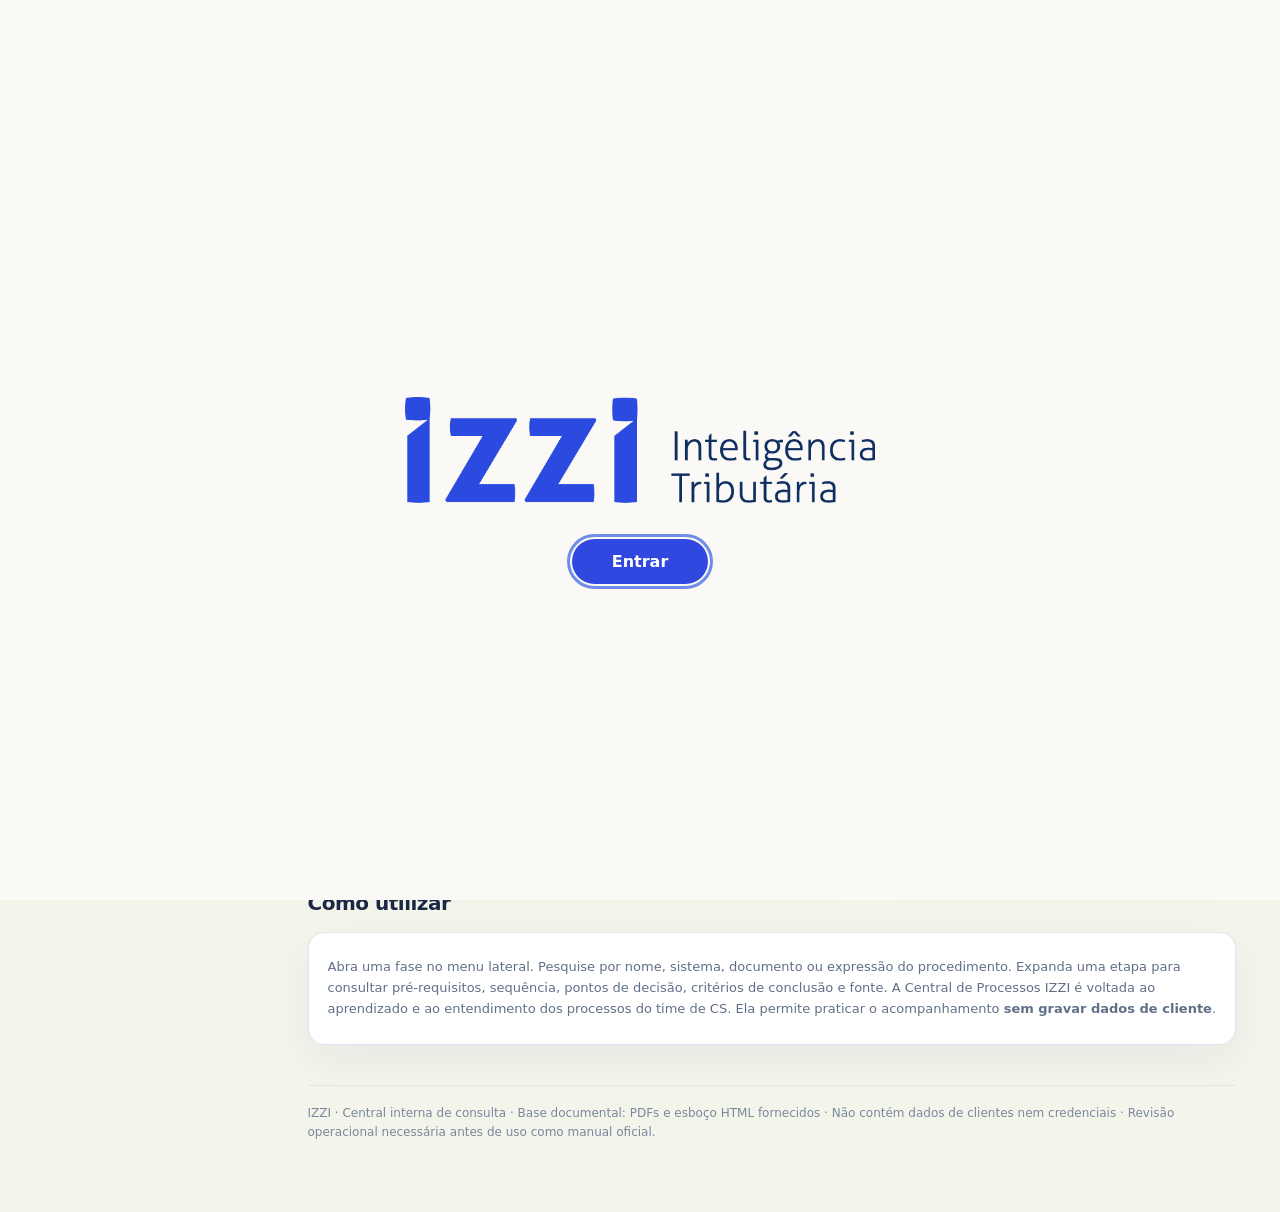
==== commit c464f072: "1.1" ====
--- a/.1-ENTRADA-IZZI_Central_de_POPs_Interativa.html
+++ b/.1-ENTRADA-IZZI_Central_de_POPs_Interativa.html
@@ -29,8 +29,26 @@
 @media print{.sidebar,.filtros,.alerta_painel,.botao{display:none!important}.shell{display:block}.main{padding:0;max-width:100%}body{background:white}.painel{display:none!important}.painel.ativo{display:block!important}.procedimento{box-shadow:none;break-inside:avoid}.corpo_etapa{display:block}.topo h1{font-size:26px}details{break-inside:avoid}}
 .copiar_cnpj{appearance:none;display:inline-grid;place-items:center;margin-left:3px;width:22px;height:22px;padding:0;border:0;outline:0;border-radius:5px;background:transparent;box-shadow:none;color:#526ca9;opacity:1;vertical-align:middle;transition:opacity .16s ease,background-color .16s ease,transform .13s ease,color .16s ease}.copiar_cnpj svg{display:block;width:14px;height:14px}.campo li:hover .copiar_cnpj,.copiar_cnpj:hover,.copiar_cnpj:focus-visible{opacity:1;background:#eef3ff;color:#28468e}.copiar_cnpj:focus-visible{opacity:1;outline:2px solid #6f8de8;outline-offset:2px}.copiar_cnpj:active{transform:scale(.78)}.copiar_cnpj[data-copiado="true"]{opacity:1;color:#166747;background:#e8f6ee}@media print{.copiar_cnpj{display:none!important}}
 </style>
+<style>
+#capa { position: fixed; inset: 0; margin: 0; box-sizing: border-box; width: 100%; height: 100%; max-width: none; max-height: none; border: 0; padding: 24px; background: #faf9f6; }
+#capa[open] { display: grid; place-items: center; }
+#capa img { display: block; width: min(68vw, 470px); height: auto; }
+#capa form { position: absolute; top: calc(50% + min(7.7vw, 53px) + 36px); margin: 0; }
+#capa button { border: 0; border-radius: 999px; padding: 13px 40px; background: #3048df; color: white; font: 600 1rem system-ui; cursor: pointer; }
+#capa button:hover { background: #2037bc; }
+body:has(#capa[open]) { overflow: hidden; }
+</style>
 <link rel="icon" type="image/svg+xml" href="izzi-guia.svg"></head>
 <body>
+<dialog id="capa" aria-label="Entrada da Central de POPs">
+  <img src="Izzi_Logo__Completo_Horizontal_Cor.png" alt="IZZI Inteligência Tributária">
+  <form method="dialog"><button type="submit">Entrar</button></form>
+</dialog>
+<script>
+  const capa = document.getElementById('capa');
+  capa.showModal();
+  capa.addEventListener('cancel', event => event.preventDefault());
+</script>
 <div class="shell">
 <aside class="sidebar" aria-label="Navegação principal">
 <div class="marca"><img class="logotipo" src="Izzi_Logo__Completo_Horizontal_Cor.png" alt="Izzi Inteligência Tributária"><p>CENTRAL DE PROCESSOS</p></div>
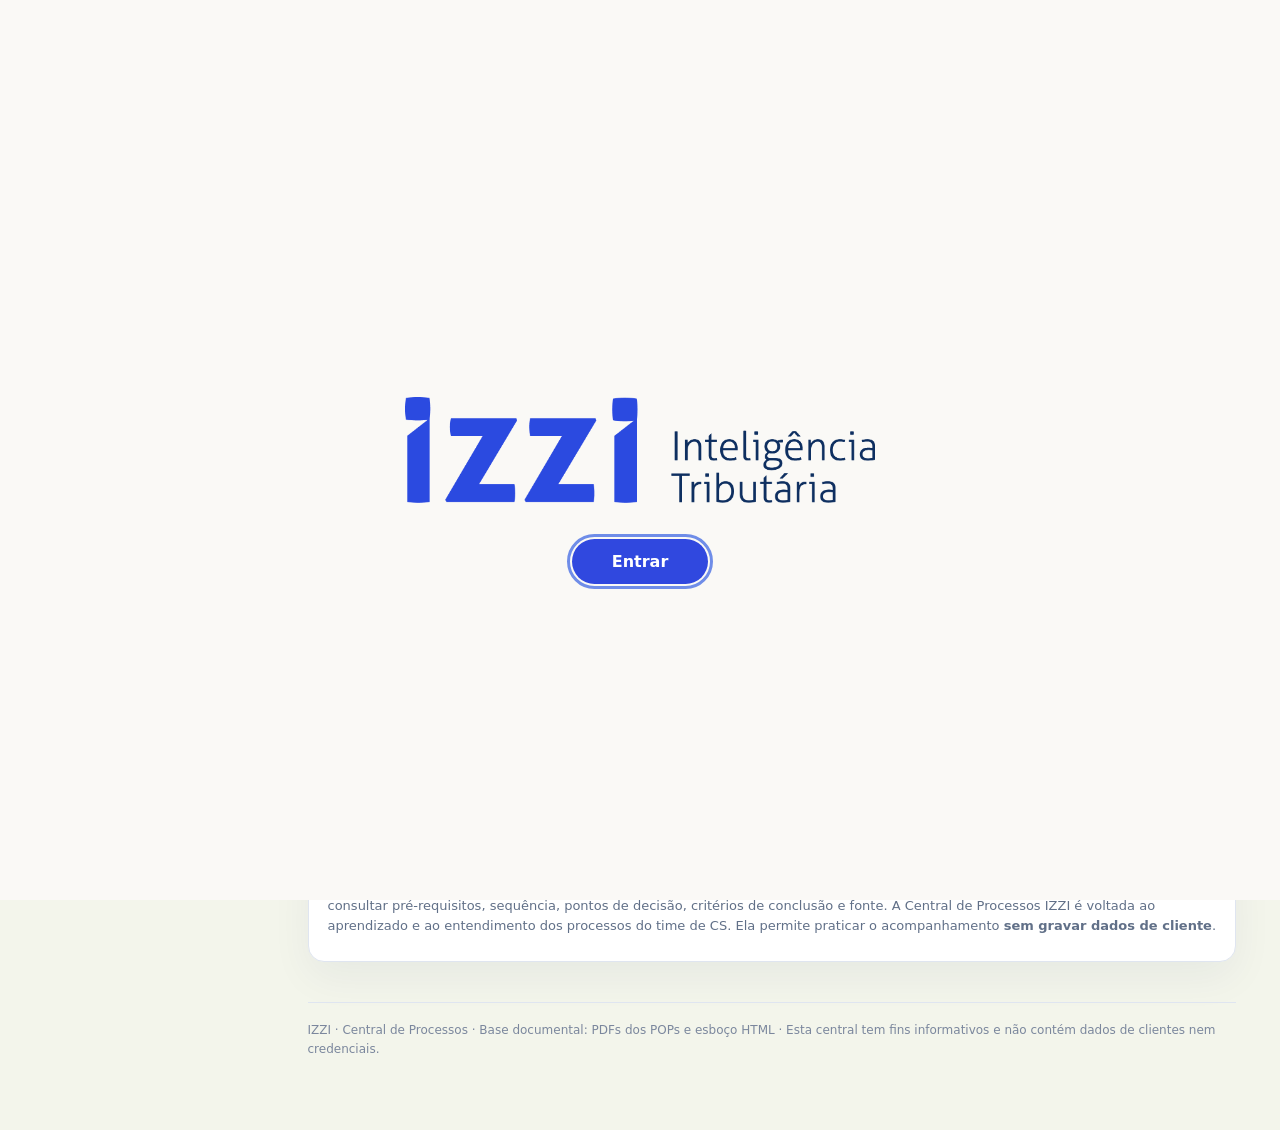
==== commit f17211c2: "refactor: update disclaimer text and operational metadata in process portals" ====
--- a/.1-ENTRADA-IZZI_Central_de_POPs_Interativa.html
+++ b/.1-ENTRADA-IZZI_Central_de_POPs_Interativa.html
@@ -28,7 +28,9 @@
 @media(prefers-reduced-motion:reduce){*{animation:none!important;transition:none!important;scroll-behavior:auto!important}}
 @media print{.sidebar,.filtros,.alerta_painel,.botao{display:none!important}.shell{display:block}.main{padding:0;max-width:100%}body{background:white}.painel{display:none!important}.painel.ativo{display:block!important}.procedimento{box-shadow:none;break-inside:avoid}.corpo_etapa{display:block}.topo h1{font-size:26px}details{break-inside:avoid}}
 .copiar_cnpj{appearance:none;display:inline-grid;place-items:center;margin-left:3px;width:22px;height:22px;padding:0;border:0;outline:0;border-radius:5px;background:transparent;box-shadow:none;color:#526ca9;opacity:1;vertical-align:middle;transition:opacity .16s ease,background-color .16s ease,transform .13s ease,color .16s ease}.copiar_cnpj svg{display:block;width:14px;height:14px}.campo li:hover .copiar_cnpj,.copiar_cnpj:hover,.copiar_cnpj:focus-visible{opacity:1;background:#eef3ff;color:#28468e}.copiar_cnpj:focus-visible{opacity:1;outline:2px solid #6f8de8;outline-offset:2px}.copiar_cnpj:active{transform:scale(.78)}.copiar_cnpj[data-copiado="true"]{opacity:1;color:#166747;background:#e8f6ee}@media print{.copiar_cnpj{display:none!important}}
-</style>
+
+.acoes_documento{display:flex;flex-wrap:wrap;gap:8px;margin:12px 0}.acoes_documento a{text-decoration:none}.original_documento{border:1px solid var(--borda);border-radius:10px;overflow:hidden;margin:12px 0}.original_documento>summary{background:#edf3ff}.pdf_original{display:block;width:100%;height:78vh;min-height:420px;border:0;background:#f3f5f9}.nota_documento{font-size:12px;color:var(--muted);margin:10px 14px}.dados_izzi{border:1px solid #c8e2f5;border-radius:11px;background:#f5faff;padding:16px;margin:16px 0}.dados_izzi h3,.titulo_transcricao{font-size:15px;margin:0 0 8px}.dados_izzi p{font-size:12px;color:var(--muted);margin:0 0 12px}.dados_izzi dl{margin:0}.dados_izzi dl>div{display:grid;grid-template-columns:minmax(125px,1fr) minmax(0,3fr);gap:12px;padding:9px 0;border-top:1px solid #dfe8f4}.dados_izzi dt{font-size:12px;font-weight:750}.dados_izzi dd{margin:0;font-size:13px;overflow-wrap:anywhere}.titulo_transcricao{margin-top:20px}.fonte_doc[hidden]{display:none}@media(max-width:600px){.dados_izzi dl>div{grid-template-columns:1fr;gap:3px}.fonte_doc .documento_conteudo{padding:12px}.pdf_original{min-height:360px}}@media print{.acoes_documento,.original_documento{display:none!important}}
+.quadro_procuradora{margin:0}.quadro_procuradora dl{margin-top:10px}.quadro_procuradora [role=status]{margin-left:8px;font-size:12px}.quadro_procuradora dl>div{padding:5px 0}.quadro_procuradora dd{min-width:0}.quadro_procuradora dl{margin:0}.quadro_procuradora dl>div{display:grid;grid-template-columns:72px minmax(0,1fr);gap:6px;padding:2px 0;align-items:baseline;border-top:1px solid #edf0f6;font-size:13px}.quadro_procuradora dt{font-weight:650}.quadro_procuradora dd{margin:0;overflow-wrap:anywhere}.quadro_procuradora [role=status]:empty{display:none}@media(max-width:760px){#procuracao_sefaz .ficha{display:flex;flex-direction:column}#procuracao_sefaz .ficha>div{display:contents}#procuracao_sefaz .ficha .subtitulo,#procuracao_sefaz .ficha .passos{order:1}}</style>
 <style>
 #capa { position: fixed; inset: 0; margin: 0; box-sizing: border-box; width: 100%; height: 100%; max-width: none; max-height: none; border: 0; padding: 24px; background: #faf9f6; }
 #capa[open] { display: grid; place-items: center; }
@@ -63,11 +65,9 @@
 <button type="button" data-painel="regras">⚑ Regras e pendências</button>
 <button type="button" data-painel="fontes">▧ Biblioteca documental</button>
 </nav>
-<p class="sidebar_nota">Manual operacional de consulta. Informações extraídas de POPs e do esboço fornecido. Divergências permanecem sinalizadas.</p>
 </aside>
 <main class="main" id="conteudo">
 <header class="topo"><div><span class="sobretitulo">Operações · Customer Success</span><h1>Entrada e habilitação de novos clientes</h1><p>Um fluxo único para consultar o passo a passo, entender dependências, identificar exceções e conferir atividades.</p></div><span class="versao">Consolidação documental · versão de trabalho</span></header>
-<div class="alerta_painel" role="note"><span aria-hidden="true">⚠</span><span><strong>Uso interno e validação pendente.</strong> Esta central organiza os documentos recebidos, mas não valida regras atuais dos portais. Os dados desta central são material de consulta e não validam regras atuais dos portais.</span></div>
 <section id="painel_visao" class="painel ativo" aria-label="Visão geral">
 <div class="secao_titulo"><h2>Mapa do processo</h2><p>Selecione uma fase para consultar as instruções</p></div>
 <div class="fluxo"><button class="fase" data-destino="cadastro"><span class="fase_num">FASE 01</span><strong>Entrada e cadastros</strong><small>Slack · CNPJ · Domínio · Notion · Gestta · contatos</small></button><button class="fase" data-destino="acessos"><span class="fase_num">FASE 02</span><strong>Certificados e acessos</strong><small>Disponibilidade · instalação · gov.br</small></button><button class="fase" data-destino="procuracoes"><span class="fase_num">FASE 03</span><strong>Procurações</strong><small>RFB → DET → SEFAZ-DF → Conectividade</small></button><button class="fase" data-destino="empregador"><span class="fase_num">FASE 04</span><strong>Empregador Web</strong><small>Aplicabilidade · procuração · reset</small></button><button class="fase" data-destino="conferencia"><span class="fase_num">FASE 05</span><strong>Conferência final</strong><small>Prazos · evidências · encerramento</small></button></div>
@@ -80,10 +80,10 @@
 <section id="painel_empregador" class="painel" aria-label="Empregador Web"><div class="secao_titulo"><h2>4. Empregador Web</h2><p>Cadastro e procuração; resets são alternativas condicionais</p></div><div class="filtros" data-filtros="empregador"></div><div class="resultado_busca" id="resultado_empregador"></div><div class="etapas" id="etapas_empregador"></div></section>
 <section id="painel_conferencia" class="painel" aria-label="Conferência e acompanhamento"><div class="secao_titulo"><h2>5. Conferência e acompanhamento</h2><p>Pendências contínuas, critérios de conclusão e evidências</p></div><div class="filtros" data-filtros="conferencia"></div><div class="resultado_busca" id="resultado_conferencia"></div><div class="etapas" id="etapas_conferencia"></div></section>
 <section id="painel_regras" class="painel" aria-label="Regras gerais e pendências"><div class="secao_titulo"><h2>Regras gerais e decisões pendentes</h2><p>Conflitos documentais apresentados sem solução arbitrária</p></div><div class="painel_texto"><h2>Regras de trabalho extraídas do material</h2><ul><li><strong>Prazo:</strong> priorizar ações internas dentro de 24 horas a partir da Comunicação de Entrada. A contagem em horas corridas ou úteis não foi definida.</li><li><strong>Ordem:</strong> RFB e DET/FGTS são priorizadas. Se a verificação gov.br bloquear, adiante Agência Net/SEFAZ-DF e Conectividade, quando aplicáveis.</li><li><strong>Verificação gov.br:</strong> solicitar confirmação adicional somente se o portal exigir. Não arquivar códigos, senhas ou códigos de recuperação.</li><li><strong>Procurações:</strong> conferir a existência de autorizações anteriores, os poderes concedidos e validade. Nunca apagar ou substituir sem autorização.</li><li><strong>SEFAZ-DF:</strong> procedimento Agência Net aplica-se aos clientes do Distrito Federal; para outras UFs não há passo a passo completo nos arquivos.</li><li><strong>Atividades:</strong> marcar “OK” somente depois de confirmar execução e evidência aplicável. “Impedimento” não significa conclusão.</li></ul></div><div class="secao_titulo"><h2>Pendências de definição interna</h2><p><span id="qtd_pendencias"></span> pontos mapeados</p></div><div id="lista_pendencias"></div></section>
-<section id="painel_fontes" class="painel" aria-label="Biblioteca documental"><div class="secao_titulo"><h2>Biblioteca documental</h2><p>17 POPs e 1 rascunho · textos dos materiais recebidos</p></div><div class="painel_texto"><p>Esta seção mantém a rastreabilidade dos procedimentos. Os POPs são transcrições textuais dos PDFs originais, separadas por página; o rascunho é um texto complementar enviado na conversa. diagramação, marcas e eventuais elementos visuais não textuais devem ser conferidos no PDF original. Os títulos dos seis últimos PDFs foram normalizados porque os nomes recebidos eram iguais, embora os conteúdos fossem diferentes.</p></div><div class="filtros"><label class="busca"><span>⌕</span><input id="busca_fontes" type="search" placeholder="Buscar nome ou texto dos PDFs" aria-label="Buscar na biblioteca documental"></label></div><div id="lista_fontes"></div></section>
-<footer class="rodape">IZZI · Central interna de consulta · Base documental: PDFs e esboço HTML fornecidos · Não contém dados de clientes nem credenciais · Revisão operacional necessária antes de uso como manual oficial.</footer>
+<section id="painel_fontes" class="painel" aria-label="Biblioteca documental"><div class="secao_titulo"><h2>Biblioteca documental</h2><p>17 POPs originais e 1 rascunho · conteúdo integral</p></div><div class="painel_texto"><p>Consulte o texto integral de cada POP, separado por página, ou abra o PDF original para visualizar a diagramação, as imagens e os links do documento. A busca inclui todo o texto, inclusive endereço, telefone e e-mail. Os títulos de seis PDFs foram ajustados na lista para identificar o assunto; os arquivos originais foram preservados. O rascunho é um texto complementar enviado na conversa.</p></div><div class="filtros"><label class="busca"><span>⌕</span><input id="busca_fontes" type="search" placeholder="Buscar nome ou texto dos PDFs" aria-label="Buscar na biblioteca documental"></label></div><div id="lista_fontes"></div></section>
+<footer class="rodape">IZZI · Central de Processos · Base documental: PDFs dos POPs e esboço HTML · Esta central tem fins informativos e não contém dados de clientes nem credenciais.</footer>
 </main></div>
-<script type="application/json" id="dados_operacionais">{"metadados":{"titulo":"IZZI | Central de procedimentos","versao":"Protótipo consolidado · revisão documental pendente","qtd_pdfs":21,"qtd_fontes":18,"qtd_etapas":20,"aviso":"Ferramenta de consulta e simulação local; não registra clientes, não compartilha status e não substitui os sistemas oficiais."},"etapas":[{"id":"entrada_slack","numero":"1.1","titulo":"Receber a Comunicação de Entrada no Slack","grupo":"cadastro","resumo":"Identificar o novo cliente, conferir os dados iniciais e iniciar o acompanhamento.","sistema":"Slack","fontes":["dominio","jornada","documentos","pendencias"],"etiquetas":["Decisão","Início"],"objetivo":"Dar início à entrada do novo cliente a partir da comunicação da parceria com a IZZI.","pre":["Acesso ao canal “processos de novos clientes” do Slack."],"passos":["Abrir o canal “processos de novos clientes” do Slack.","Identificar a Comunicação de Entrada da empresa e reunir razão social/nome, CNPJ e informações disponíveis.","Conferir quais dados já estão disponíveis e quais precisam de confirmação.","Identificar as atividades iniciais que precisam constar nos controles de acompanhamento."],"decisoes":["Se alguma informação obrigatória estiver ausente ou divergente, solicitar confirmação ao responsável antes de concluir o cadastro."],"conclusao":"Dados suficientes para iniciar a consulta e o cadastro; lacunas identificadas e acompanhadas.","registros":"Comunicação de Entrada e tarefas internas de acompanhamento.","dependencias":[],"paralelo":["gestao_pendencias"]},{"id":"consulta_cnpj","numero":"1.2","titulo":"Consultar e conferir os dados do CNPJ","grupo":"cadastro","resumo":"Conferir identificação e competência antes de concluir o registro na Domínio.","sistema":"Consultar CNPJ","fontes":["dominio","jornada"],"etiquetas":["Conferência"],"pre":["CNPJ da empresa informado na Comunicação de Entrada."],"passos":["Acessar a ferramenta interna “Consultar CNPJ”.","Pesquisar pelo CNPJ do cliente.","Conferir a identificação e os dados cadastrais da empresa.","Identificar a data de competência da empresa, distinguindo-a da competência de início dos serviços da IZZI.","Comparar as informações com a Comunicação de Entrada e registrar dados divergentes para confirmação."],"alertas":["A competência da empresa e a primeira competência da IZZI são informações diferentes."],"conclusao":"Identificação e competências conferidas, ou divergência registrada para validação.","dependencias":["entrada_slack"],"paralelo":["gestao_pendencias"]},{"id":"cadastro_dominio","numero":"1.3","titulo":"Cadastrar o novo cliente na Domínio","grupo":"cadastro","resumo":"Criar o registro da empresa, configurar módulos e conferir o salvamento.","sistema":"Domínio","fontes":["dominio"],"etiquetas":["Obrigatória","Conferência"],"pre":["Dados cadastrais e CNPJ conferidos.","Competência da empresa e competência de início da parceria confirmadas."],"passos":["Abrir o sistema Domínio no navegador.","Na barra superior, selecionar “Controle” e depois “Empresas”.","Na barra inferior, clicar em “Novo”.","Informar o CNPJ da empresa e realizar a autorização RFB solicitada pelo sistema.","Identificar a empresa no formato “(código) | Nome da empresa”, utilizando o código atribuído no Domínio.","Inserir a competência da empresa e a competência de início dos serviços da IZZI.","Gravar o cadastro e acessar “Registro Contábil”.","Marcar “Folha”, “Escrita Fiscal”, “Contabilidade” e “Registro”.","Na seção “Onvio”, marcar “Portal do Cliente”.","Conferir os dados e assegurar que o cadastro e as opções foram salvos."],"decisoes":["Se o sistema não salvar corretamente ou houver divergências, corrigir antes de marcar a atividade como concluída."],"conclusao":"CNPJ, nome no padrão, código Domínio, competências, quatro opções contábeis e Portal do Cliente confirmados.","registros":"Cadastro efetivamente gravado na Domínio.","dependencias":["consulta_cnpj"],"paralelo":["gestao_pendencias"]},{"id":"jornada_base","numero":"1.4","titulo":"Atualizar Jornada do Cliente e Base Unificada","grupo":"cadastro","resumo":"Registrar o cliente nas frentes Fiscal, DP e Paralegal e manter os controles coerentes.","sistema":"Planilhas","fontes":["jornada","dominio"],"etiquetas":["Obrigatória","Conferência"],"pre":["Empresa cadastrada na Domínio e código disponível.","Informações da Comunicação de Entrada e consulta do CNPJ."],"passos":["Abrir a planilha “Jornada do Cliente” e localizar a empresa; incluir novo registro caso ela não conste.","Atualizar as informações disponíveis nas frentes Fiscal, Departamento Pessoal (DP) e Paralegal.","Preencher somente campos com informação confirmada; não presumir dados desconhecidos.","Abrir a “Base Unificada”, localizar o cliente e incluir o registro quando necessário.","Informar o código da Domínio e os dados conferidos.","Comparar as duas planilhas com a Domínio, o CNPJ e a comunicação no Slack.","Assinalar como “OK” apenas tarefas efetivamente concluídas, mantendo impedimentos e dados faltantes como pendentes."],"conclusao":"Empresa localizada nas três frentes da Jornada e na Base Unificada, com registros consistentes.","registros":"Jornada do Cliente e Base Unificada.","dependencias":["cadastro_dominio"],"paralelo":["notion_cadastro","gestao_pendencias"]},{"id":"notion_cadastro","numero":"1.5","titulo":"Cadastrar o cliente na Base de Clientes do Notion","grupo":"cadastro","resumo":"Preencher as propriedades do cliente e as informações contratuais e operacionais.","sistema":"Notion","fontes":["notion","jornada"],"etiquetas":["Obrigatória"],"pre":["Cartão CNPJ e Comunicação de Entrada.","Código de identificação da Domínio.","Acesso autorizado à Base de Clientes do Notion."],"passos":["Abrir a Base de Clientes no Notion e clicar em “Nova”.","Em “Nova página”, inserir o código Domínio.","Preencher “Status do Cliente” com a situação real: Em Processo de Entrada, Onboarding, Ativo etc.","Relacionar o cliente à propriedade “Gestão de Clientes”, criando o grupo quando necessário.","Preencher Nome Fantasia, Razão Social e CNPJ conforme Cartão CNPJ.","Informar “Nome do Grupo WhatsApp”, diferenciando grupos de DP/Fiscal quando houver.","Preencher “1 Competência IZZI” e “Entrada | Definição Competência” (confirmada ou a confirmar).","Em “Entrada | Origem”, registrar Transição de Contabilidade ou Criado pela IZZI, conforme aplicável.","Preencher “Fiscal | Regime Tributário”, “Fiscal | Regime” (optante ou não pelo Simples Nacional), Setor, e-mail principal e Recebimento 1º Honorário.","Marcar somente checkboxes de demandas efetivamente realizadas.","Informar status do Certificado Digital, Estado (UF) e Serviços IZZI.","Conferir os campos e acionar Comercial/Paralegal/cliente para dados faltantes."],"alertas":["O POP da Base do Notion exige os campos listados; quando falta informação, deve-se acionar o responsável em vez de inventar um valor.","O rascunho diz “futuramente preencher no Notion” ao final; para esta central, o cadastro inicial segue o POP atual, mas ampliações futuras ficam pendentes de definição."],"conclusao":"Cadastro inicial no Notion com informações confirmadas e lacunas encaminhadas.","registros":"Base de Clientes do Notion.","dependencias":["cadastro_dominio"],"paralelo":["jornada_base"],"url_documentada":"https://www.notion.so/28ed1606ba584aba9f3c253a0c4c683d?v=02252bd90e244d669c03fbde4fa14225"},{"id":"solicitar_documentos","numero":"1.6","titulo":"Primeiro contato e solicitação de documentos","grupo":"cadastro","resumo":"Solicitar dados da contabilidade anterior, documentos e autorização para comunicação.","sistema":"Gestta Messenger / WhatsApp","fontes":["documentos","whatsapp"],"etiquetas":["Cliente / terceiro","Alta prioridade"],"pre":["Contato autorizado do cliente.","Comunicação de Entrada conferida e cadastros iniciais encaminhados."],"passos":["Entrar em contato pelo canal autorizado após a Domínio e os controles iniciais.","Pedir ao cliente que salve o contato da IZZI para permitir a inclusão no grupo de WhatsApp.","Confirmar quais responsáveis do cliente devem participar do grupo.","Solicitar nome/contato, telefone e e-mail da contabilidade anterior, mesmo que o contato tenha sido informado no Slack.","Solicitar contrato social ou documento constitutivo equivalente quando ainda não disponível.","Solicitar as três últimas folhas de pagamento; acompanhar até o recebimento ou confirmação documentada de inexistência.","Registrar os documentos que chegaram e as pendências.","Assim que o e-mail da contabilidade anterior for confirmado, iniciar o contato com ela sem aguardar o restante dos documentos."],"alertas":["A solicitação das três últimas folhas de pagamento é prioritária.","O contrato social pode ser obtido também com a contabilidade anterior; o rascunho recomenda cobrança menos insistente.","Situações “empresa criada pela IZZI” e “grupo antigo inativo” ainda não têm instrução específica confirmada."],"decisoes":["Se não existirem folhas, registrar o motivo confirmado em vez de manter cobrança sem fundamento.","Se o cliente não responder, abrir e acompanhar a rotina de tentativas e impedimentos."],"conclusao":"Solicitações feitas; recebimentos e pendências registrados; contabilidade anterior contatada assim que possível.","registros":"Tarefas e planilhas de acompanhamento.","dependencias":["jornada_base"],"paralelo":["whatsapp_grupo","contabilidade_anterior","certificado_conferencia"]},{"id":"whatsapp_grupo","numero":"1.7","titulo":"Criar contatos e grupos no Gestta Messenger","grupo":"cadastro","resumo":"Salvar os contatos, orientar o cliente e criar o grupo com os participantes indicados.","sistema":"Onvio / Gestta Messenger","fontes":["whatsapp","documentos"],"etiquetas":["Cliente / terceiro","Condicional"],"pre":["Telefones e nomes recebidos na Comunicação de Entrada.","Cliente orientado a salvar o número da IZZI."],"passos":["Acessar Onvio → “Ações” → “Onvio Processos” → ícone do menu → “Messenger”.","Abrir “Contatos” → “Adicionar Contato”.","Informar o nome junto com a identificação da empresa/grupo e o telefone no formato +55 + DDD + número.","Em “Contatos”, localizar o contato e abrir a conversa.","Enviar orientação para que ele salve o número da IZZI, requisito apontado pelo POP para inclusão no grupo.","Usar “Iniciar Atendimento” e, após a interação, “Concluir Atendimento”.","Acessar “Contatos” → “Grupos” → “Adicionar Grupo”.","Informar o nome do grupo definido na Comunicação de Entrada.","Buscar e adicionar os contatos do cliente usando o símbolo “+”.","Adicionar os colaboradores da IZZI indicados no procedimento original (a relação nominal deve ser conferida com a escala atual).","Clicar em “Confirmar grupo” e verificar se a criação foi concluída."],"decisoes":["Se o cliente não tiver salvo o contato da IZZI, solicitar novamente e registrar impedimento de inclusão.","Se já existir grupo inativo, não criar outro automaticamente: confirmar se será reativado ou substituído."],"alertas":["Somente incluir inicialmente os contatos previstos na Comunicação de Entrada; novos participantes devem ser solicitados pelo cliente.","O POP original traz uma lista nominal fixa de funcionários; validar se a lista permanece vigente antes de incorporá-la à execução."],"conclusao":"Grupo confirmado com os participantes autorizados.","registros":"Gestta Messenger; nome do grupo na Base de Clientes do Notion.","dependencias":["solicitar_documentos"],"paralelo":["contabilidade_anterior"],"url_documentada":"https://onvio.com.br/login/#/"},{"id":"tarefas_gestta","numero":"1.8","titulo":"Criar tarefas de entrada no Gestta","grupo":"cadastro","resumo":"Abrir as tarefas de entrada conforme a origem do cliente e conferir os departamentos envolvidos.","sistema":"Gestta / Onvio Processos","fontes":["rascunho_processo"],"etiquetas":["Condicional","Tarefas"],"pre":["Cliente cadastrado e código de identificação disponível.","Confirmar se o cliente foi constituído pela IZZI ou veio de outra contabilidade."],"passos":["Acessar o Gestta e clicar em “Nova tarefa” na barra lateral.","No campo de modelo (template), escolher o processo de entrada correspondente à origem do cliente.","No campo “Cliente”, informar o código de identificação, selecionar a empresa e conferir os dados.","Se a empresa foi constituída pela IZZI, criar a tarefa de entrada prevista para esse caso e salvar.","Se o cliente veio de outra contabilidade, criar três tarefas de entrada, uma para cada modelo: CS, DP e Fiscal & Contábil.","Conferir se as tarefas foram salvas e atribuídas ao cliente e aos departamentos corretos."],"decisoes":["O rascunho distingue cliente constituído pela IZZI e cliente em transferência, mas não nomeia o template específico para o primeiro caso. Confirmar o modelo aprovado no Gestta."],"alertas":["Orientações extraídas do rascunho operacional recebido; confirmar nomes atuais dos menus, modelos e responsáveis antes de padronizar."],"conclusao":"Tarefas de entrada criadas e conferidas conforme a origem do cliente.","registros":"Gestta / Onvio Processos e controles de acompanhamento.","dependencias":["cadastro_dominio"],"paralelo":["whatsapp_grupo","gestao_pendencias"]},{"id":"contabilidade_anterior","numero":"1.9","titulo":"Enviar solicitação à contabilidade anterior","grupo":"cadastro","resumo":"Evitar atrasos na transição enviando o primeiro e-mail assim que houver contato confirmado.","sistema":"E-mail corporativo","fontes":["contabilidade","documentos"],"etiquetas":["Cliente / terceiro","Alta prioridade"],"pre":["E-mail da contabilidade anterior confirmado pelo cliente.","Razão social e CNPJ da empresa cliente."],"passos":["Conferir razão social, CNPJ e dados de contato do escritório anterior.","Enviar o primeiro e-mail imediatamente após a confirmação do endereço.","Apresentar a IZZI como nova prestadora dos serviços e identificar a empresa cliente.","Solicitar documentos necessários à transição, incluindo contrato social quando ainda indisponível.","Confirmar com Fiscal, DP e Paralegal qualquer relação adicional de documentos ainda não especificada.","Registrar o envio e acompanhar o retorno.","Se não houver resposta, cobrar por e-mail/telefone e registrar as tentativas.","Conferir e encaminhar os documentos recebidos às equipes interessadas, arquivando-os na pasta do cliente."],"alertas":["Os PDFs não fornecem a lista completa de documentos a pedir ao escritório anterior nem um modelo aprovado de e-mail.","Não aguardar resposta da antiga contabilidade para iniciar atividades independentes."],"conclusao":"Contato realizado, solicitações registradas e documentos recebidos encaminhados; itens não recebidos continuam pendentes.","registros":"E-mail corporativo, pasta do cliente, tarefas e controles.","dependencias":["solicitar_documentos"],"paralelo":["certificado_conferencia","whatsapp_grupo"]},{"id":"certificado_conferencia","numero":"2.1","titulo":"Conferir disponibilidade e validade do certificado digital","grupo":"acessos","resumo":"Identificar se a IZZI possui certificado utilizável antes de executar procurações.","sistema":"Documentação interna / Notion","fontes":["certificado"],"etiquetas":["Decisão","Conferência"],"pre":["Cliente cadastrado; acesso autorizado à documentação."],"passos":["Consultar a documentação para verificar se a IZZI já possui o certificado digital do cliente.","Conferir se o certificado pertence ao CNPJ correto e verificar a validade.","Se ausente, vencido ou correspondente a outra empresa, registrar a pendência e solicitar regularização pelo canal autorizado.","Manter arquivo e credenciais em ambiente aprovado e restrito a pessoas autorizadas.","Atualizar o campo “Certificado Digital” no Notion e os registros da Jornada e da Base Unificada.","Se for necessária instalação, consultar a orientação específica de Instalação de Certificado Digital.","Com o certificado válido, seguir para RFB e DET/FGTS, conforme as permissões e a prioridade operacional."],"decisoes":["Se RFB/DET aguardarem autenticação gov.br, adiantar SEFAZ/Agência Net para clientes do DF e Conectividade Social, quando aplicável e autorizada."],"alertas":["Recebimento do arquivo não comprova sua validade nem sua usabilidade. Não guardar senhas em campos comuns do Notion ou planilhas.","Para verificar a validade do certificado digital: pressione a tecla Windows, pesquise “Opções da Internet” e abra “Conteúdo” → “Certificados”. A janela mostra as datas de validade dos certificados disponíveis. Confira também se o certificado pertence ao CNPJ do cliente."],"conclusao":"Certificado conferido, status atualizado e pendências documentadas; nenhum dado sensível incluído no painel.","registros":"Notion, Jornada do Cliente, Base Unificada e repositório autorizado.","dependencias":["cadastro_dominio"],"paralelo":["contabilidade_anterior","solicitar_documentos"]},{"id":"certificado_instalacao","numero":"2.2","titulo":"Instalar certificado digital na máquina, quando necessário","grupo":"acessos","resumo":"Orientação para importação local do certificado em ambiente autorizado.","sistema":"Sistema operacional / gerenciador de certificados","fontes":["instalacao"],"etiquetas":["Condicional","Atenção"],"pre":["Arquivo de certificado válido e senha obtida por canal autorizado.","Colaborador e equipamento autorizados para o uso do certificado."],"passos":["Localizar o certificado digital válido disponibilizado para o procedimento.","Baixar o arquivo somente no ambiente autorizado.","Abrir o arquivo com duplo clique para iniciar o assistente de instalação.","Selecionar “Usuário Atual” e “Avançar”; avançar na tela seguinte.","Informar a senha do certificado sem registrá-la nos documentos operacionais.","No procedimento antigo existe a opção “Exibir Senha”; avaliar sua necessidade e evitar exposição desnecessária.","Selecionar automaticamente o repositório de certificados e avançar.","Clicar em “Concluir” e “OK”; conferir que o certificado ficou disponível para a operação autorizada."],"alertas":["O PDF de instalação tem somente uma observação genérica sobre sensibilidade do certificado; é preciso confirmar a política atual da IZZI para guarda de arquivos, senhas e instalação em equipamentos."],"conclusao":"Instalação finalizada no ambiente autorizado e certificado disponível.","dependencias":["certificado_conferencia"],"paralelo":[]},{"id":"gov_autenticacao","numero":"2.3","titulo":"Atender autenticação gov.br em duas etapas, se solicitada","grupo":"acessos","resumo":"Prosseguir apenas quando o portal oficial exigir confirmação adicional.","sistema":"gov.br / aplicativo do cliente","fontes":["gov"],"etiquetas":["Condicional","Cliente / terceiro","Atenção"],"pre":["Procedimento oficial autorizado em andamento.","Certificado correspondente ao cliente."],"passos":["Iniciar o acesso ao serviço oficial com o certificado digital pertinente.","Verificar se o portal solicita realmente uma segunda etapa de autenticação.","Se não solicitar, prosseguir normalmente, sem pedir qualquer código.","Se exigir verificação adicional, confirmar que o endereço e a solicitação pertencem ao portal oficial.","Pedir ao representante autorizado do cliente que confirme o acesso no aplicativo gov.br pelo canal estabelecido.","Utilizar eventual código temporário somente na sessão à qual pertence; se expirar, solicitar nova confirmação.","Prosseguir com RFB ou DET/FGTS conforme o POP específico.","Registrar apenas o resultado do acesso ou sua pendência, nunca códigos ou segredos temporários."],"decisoes":["Se o cliente não responder, registrar impedimento e não contornar a autenticação.","Enquanto aguarda, pode adiantar SEFAZ/Agência Net (DF) e Conectividade Social quando aplicável e autorizado."],"conclusao":"Autenticação adicional atendida na sessão correta ou impedimento documentado.","registros":"Tarefa de acompanhamento, sem armazenamento de códigos.","dependencias":["certificado_conferencia"],"paralelo":["procuracao_sefaz","procuracao_conectividade"]},{"id":"procuracao_rfb","numero":"3.1","titulo":"e-CAC: cadastrar e aceitar procuração RFB","grupo":"procuracoes","resumo":"Autorizar acesso da IZZI na Receita Federal e validar o aceite usando o certificado da IZZI.","sistema":"e-CAC / gov.br / Assinador Serpro","fontes":["rfb","gov"],"etiquetas":["Conferência","Procuração"],"pre":["Certificado digital válido do cliente.","CNPJ da IZZI: 30.182.037/0001-49.","Certificado digital da IZZI para a etapa de aceite."],"passos":["Em janela anônima, acessar o e-CAC pelo portal oficial.","Clicar em “Entrar com gov.br” e “Seu certificado digital”; selecionar o certificado do cliente.","Abrir “Autorizações de Acesso (Procurações)” e “Minhas Autorizações de Acesso”.","Realizar a autenticação gov.br adicional somente se o portal solicitar.","Clicar em “Nova Autorização”.","Em “Pessoa Autorizada”, informar o CNPJ da IZZI.","Informar a validade definida e validada internamente para esse tipo de autorização. O PDF RFB determina cinco anos; o rascunho/HTML acrescenta ajuste de um dia, ainda não confirmado.","Em “Serviços Autorizados”, selecionar os serviços aprovados para a procuração; o POP original determina “Todos”.","Clicar em “Avançar”, revisar os dados e selecionar “Assinar”.","Usar o certificado digital do cliente no Assinador Serpro quando solicitado.","Confirmar a mensagem “Autorização registrada com sucesso!”.","Abrir uma nova sessão autorizada do e-CAC com o certificado da IZZI.","Em “Minhas Autorizações de Acesso”, abrir “Recebidas”, localizar a procuração do cliente e escolher “Validar” → “Confirmar”.","Visualizar e salvar o PDF da procuração usando o padrão do POP RFB, com indicação do ano de vencimento.","Conferir a autorização aceita e atualizar os controles como “OK”."],"decisoes":["Se já existir autorização válida da IZZI, conferir procurador, poderes e vencimento antes de cadastrar outra. Revogação ou substituição somente com autorização e impacto avaliados."],"alertas":["CONFLITO DE FONTE: validade de “5 anos” no PDF RFB vs. “5 anos menos 1 dia” nas anotações/HTML. Não aplicar o desconto automaticamente sem definição interna.","A opção “Todos” deve ser conferida com o escopo de autorização aprovado para o cliente."],"conclusao":"Autorização cadastrada, validada pela IZZI e evidência armazenada.","registros":"Documentação Base → Receita Federal (RFB) → pasta do cliente; Jornada e Base Unificada.","dependencias":["certificado_conferencia"],"paralelo":["procuracao_det"],"url_documentada":"https://cav.receita.fazenda.gov.br/autenticacao/login"},{"id":"procuracao_det","numero":"3.2","titulo":"SPE: cadastrar procuração DET/FGTS","grupo":"procuracoes","resumo":"Criar e assinar a procuração trabalhista, incluindo os poderes previstos.","sistema":"SPE / gov.br / Assinador Serpro","fontes":["det","gov"],"etiquetas":["Procuração","Atenção"],"pre":["Certificado válido do cliente.","CNPJ da IZZI: 30.182.037/0001-49.","E-mail do DP: dp@izzicontabil.com.br."],"passos":["Acessar o Sistema de Procurações Eletrônicas (SPE) no portal oficial, de preferência em navegação anônima.","Entrar com gov.br → “Seu certificado digital”; selecionar o certificado do cliente.","Em “Definir Perfil”, selecionar “Meu Perfil” e confirmar.","Clicar em “Criar Procuração”.","Confirmar o e-mail do cliente já cadastrado; se não houver, confirmar com o responsável qual e-mail padrão aprovado usar.","Em “Informe os dados do Outorgado”, selecionar CNPJ e informar 30.182.037/0001-49.","Informar e confirmar o e-mail do DP: dp@izzicontabil.com.br.","Selecionar os poderes correspondentes ao DET, ao FGTS Digital e ao Processo Eletrônico Administrativo Trabalhista, conforme autorização aplicável.","No FGTS Digital, conferir explicitamente Bloqueio e Estorno, Gestão do Histórico e Parcelamento, conforme POP original.","Definir “Data Final” conforme a regra validada: PDF DET indica cinco anos; anotações/HTML mencionam cinco anos com desconto de um dia.","Clicar em “Avançar”, conferir e selecionar “Assinar” usando o Assinador Serpro oficial.","Se surgir erro de integração com o Assinador, interromper até confirmar a configuração oficial, especialmente antes de aceitar avisos de conexão insegura.","Selecionar o certificado correto no assinador, concluir a assinatura e baixar a procuração.","Renomear conforme o padrão da IZZI, arquivar o arquivo e confirmar o cadastro no portal."],"alertas":["CONFLITO DE FONTE: definição exata da validade de cinco anos e ajuste de um dia.","O PDF antigo instrui clicar em “Ir para 127.0.0.1 (não seguro)”. Essa sequência não deve ser executada sem validação técnica do certificado e do assinador oficial."],"conclusao":"Procuração assinada, conferida e salva, com status atualizado.","registros":"Documentação Base → Receita Federal (RFB) → pasta do cliente, conforme PDF DET; Jornada e Base Unificada.","dependencias":["certificado_conferencia"],"paralelo":["procuracao_rfb"],"url_documentada":"https://spe.sistema.gov.br/login?r=%2Fprocuracao"},{"id":"procuracao_sefaz","numero":"3.3","titulo":"Agência Net / SEFAZ: procuração para cliente do DF","grupo":"procuracoes","resumo":"Conceder poderes fiscais pelo Agência Net quando o cliente pertence ao Distrito Federal.","sistema":"Agência Net / SEFAZ-DF","fontes":["sefaz"],"etiquetas":["Condicional","Procuração"],"pre":["Cliente do Distrito Federal e CF/DF disponível.","Certificado válido e autorizado do CNPJ do cliente.","Dados cadastrais da IZZI para a procuradora."],"passos":["Confirmar que o cliente está no Distrito Federal; este POP não cobre outras UFs.","Em navegação anônima, acessar Agência Net/SEFAZ com o certificado digital do cliente.","Clicar em “Serviços” → “Procuração Eletrônica” → “Cadastrar Procuração Eletrônica”.","Em “Tipo da Procuração”, selecionar “Para terceiros”.","Consultar o CF/DF do cliente pelo serviço de consulta disponível, conferindo o CNPJ correspondente.","Informar o CF/DF no Agência Net e clicar em “Consultar”.","Informar o telefone do cliente ou da IZZI e conferir o número antes de avançar.","Na etapa seguinte, preencher os dados da IZZI como procuradora; conferir CNPJ, CRC, razão social, endereço, bairro, cidade, UF, CEP, telefone e e-mail com a ficha atual.","Selecionar poderes autorizados; o POP indica “Selecionar todos os poderes”.","Selecionar a opção de validade “Indeterminada”, caso esteja disponível e autorizada.","Conferir, salvar, autorizar pop-up necessário e salvar novamente conforme o fluxo do portal.","Imprimir/baixar e renomear no padrão “Procuração SEFAZ - Nome do Cliente”.","Salvar em Documentação Base → SEFAZ → Pasta do Cliente e verificar a evidência."],"alertas":["O rascunho refere-se também a procurações municipais; não há instruções completas para esses sistemas nos arquivos enviados."],"conclusao":"Procuração gerada e arquivada para cliente do DF.","registros":"Documentação Base → SEFAZ → Pasta do Cliente; Jornada e Base Unificada.","dependencias":["certificado_conferencia"],"paralelo":["procuracao_conectividade"],"url_documentada":"https://www2.agencianet.fazenda.df.gov.br/"},{"id":"procuracao_conectividade","numero":"3.4","titulo":"Conectividade Social ICP V2: registrar e outorgar","grupo":"procuracoes","resumo":"Registrar certificado quando necessário e criar procuração para a equipe de DP.","sistema":"Conectividade Social ICP V2","fontes":["conectividade"],"etiquetas":["Procuração","Condicional"],"pre":["Certificado válido do CNPJ do cliente.","CNPJ da IZZI: 30.182.037/0001-49."],"passos":["Em janela anônima, acessar o portal Conectividade Social da CAIXA e “Acesse o Conectividade Social ICP V2”.","Para certificado ainda não registrado, abrir “Registro” → “Registrar Certificado”.","Selecionar o certificado da empresa e o perfil “Empresa”.","Aceitar o contrato de registro e as confirmações necessárias; baixar o contrato.","Renomear o registro para “Registro Conectividade Social - Nome do Cliente” e arquivar no local definido no POP.","Voltar à página inicial ou abrir nova sessão para a procuração.","Clicar em “Procuração” → “Outorgar”.","Conferir os dados da empresa; em “Tipo Inscrição”, selecionar CNPJ e informar 30.182.037/0001-49.","Conferir os dados da IZZI, selecionar os serviços autorizados (POP indica “Adicionar todos”).","Em “Serviços Selecionados”, conferir as opções e avançar.","Aceitar o termo de procuração e confirmar os dados das duas empresas.","Confirmar as mensagens do sistema, baixar a procuração e renomeá-la “Conectividade Social - Nome do Cliente”.","Arquivar, verificar o documento e atualizar o status da atividade."],"decisoes":["Se o portal indicar que o certificado já está registrado, não repetir o registro: seguir para a outorga.","Conforme o POP, a procuração é realizada mesmo que ainda não haja folha ativa, em preparação para contratações futuras."],"alertas":["O PDF orienta salvar arquivos da Conectividade na pasta “Receita Federal (RFB)”; confirmar se esse caminho continua sendo o padrão oficial."],"conclusao":"Procuração concluída, baixada e arquivada; confirmação registrada.","registros":"Documentação Base → Receita Federal (RFB) → pasta do cliente (conforme PDF original).","dependencias":["certificado_conferencia"],"paralelo":["procuracao_sefaz"],"url_documentada":"https://www.caixa.gov.br/empresa/conectividade-social/Paginas/default.aspx"},{"id":"empregador_web","numero":"4.1","titulo":"Empregador Web: cadastro, procuração e consulta","grupo":"empregador","resumo":"Cadastrar o acesso, outorgar procuração à IZZI e confirmar na consulta do Empregador Web.","sistema":"Empregador Web","fontes":["empregador"],"etiquetas":["Condicional","Conferência","Cliente / terceiro"],"pre":["Confirmar com o DP que o Empregador Web se aplica ao cliente; a existência de funcionários é o gatilho informado pela equipe.","E-mail do cliente autorizado para o cadastro e certificado digital válido da empresa."],"passos":["Solicitar ao cliente o e-mail que será usado no cadastro do Empregador Web.","Cadastrar o acesso no portal com o e-mail informado e solicitar ao cliente o código de confirmação enviado para essa caixa.","Concluir a confirmação do cadastro com o código recebido, sem registrá-lo nos controles.","Obter o login e a senha definidos no cadastro pelo canal interno autorizado; conferir as informações de acesso disponíveis no Notion conforme a política interna.","Voltar ao Empregador Web e, em “Opções de Acesso”, escolher “Com Certificado Digital”.","Selecionar o certificado digital da empresa e entrar com o login e a senha correspondentes.","Após entrar, clicar no CNPJ da empresa exibido abaixo de “Inscrição”.","Abrir “Administração” → “Manter Procuração” → “Cadastrar Procuração” → “Pessoa Jurídica”.","Informar o CNPJ da IZZI, 30.182.037/0001-49, e clicar em “Cadastrar Procuração”.","Para confirmar, abrir “Administração” → “Manter Procuração” → “Consultar Procuração”.","Escolher “PJ”, selecionar o tipo de inscrição “CNPJ” e consultar a procuração cadastrada.","Conferir se a IZZI aparece como procuradora; registrar a evidência e atualizar os controles."],"decisoes":["Se o cadastro anterior impedir o acesso e não for possível recuperar as credenciais, seguir o procedimento de reset pelo Portal do Cidadão.","Se a empresa não possui funcionários, confirmar com o DP antes de marcar a atividade como “Não se aplica”."],"alertas":["O rascunho não descreve todas as telas do cadastro inicial; confirmar os campos exibidos no portal antes de concluir.","Usar o canal e a política interna aprovados para credenciais; não registrar senha nem código temporário em planilhas ou em texto aberto."],"conclusao":"Cadastro acessível e procuração da IZZI localizada na consulta do Empregador Web.","registros":"Jornada, Base Unificada, Notion (somente status/referência segura) e evidência da procuração.","dependencias":["certificado_conferencia"],"paralelo":["gestao_pendencias"]},{"id":"reset_empregador_dataprev","numero":"4.2","titulo":"Empregador Web — reset pelo Portal do Cidadão","grupo":"empregador","resumo":"Solicitar a desabilitação do cadastro anterior e acompanhar o pedido em “Meus Pedidos”.","sistema":"Portal do Cidadão / Dataprev","fontes":["reset_dataprev","rascunho_processo"],"etiquetas":["Exceção","Cliente / terceiro"],"pre":["Contrato social","CRC da Ana","Documento do responsável legal do CNPJ (CNH ou RG)","Cartão CNPJ","Certificado digital válido da IZZI"],"passos":["Solicitar o documento de identificação do responsável pelo cliente e reunir o contrato social no sistema da IZZI.","Obter o CRC da Ana e a procuração da IZZI; se necessário, acessar o e-CAC com o certificado da IZZI para baixar essa procuração.","Acessar o Portal do Cidadão e abrir “Empregador Web — Atendimento à distância”; clicar em “Avançar”.","Em “Dados Adicionais”, marcar “Você é procurador?” como “Sim”.","Em “Documento de identificação do outorgado”, informar ou anexar o CRC da Ana conforme o campo apresentado.","No campo “Procuração”, anexar a procuração da IZZI obtida no e-CAC.","Em “Para qual serviço você deseja atendimento?”, selecionar “Desabilitar cadastro de empresa”.","Ler a declaração e preenchê-la com o texto solicitado pelo portal, conferindo os dados antes de prosseguir.","Em “Número de inscrição do empregador”, informar o CNPJ do cliente.","Em “Anexos”, incluir o contrato social e o documento de identificação do responsável pelo cliente nos campos correspondentes.","Clicar em “Avançar”; selecionar a UF do CNPJ do cliente e a unidade de atendimento adequada.","Revisar dados, documentos e anexos; declarar ciência e concordância e concluir a solicitação.","Abrir “Meus Pedidos” e confirmar que a solicitação foi registrada e está em análise.","Verificar o andamento ainda no mesmo dia e manter o acompanhamento até a decisão. Se o pedido for negado, conferir o motivo e os documentos antes de reenviar.","Após a desabilitação aprovada, realizar o novo cadastro no Empregador Web e registrar o resultado."],"alertas":["O POP transcrito prevê acompanhamento semanal; a orientação operacional enviada pede conferência no mesmo dia. A cadência oficial deve ser confirmada.","Conferir a função exata dos campos de identificação e anexos na tela atual antes do envio; o rascunho não inclui capturas de tela."],"conclusao":"Pedido de reset registrado e acompanhado em “Meus Pedidos”; após aprovação, novo cadastro concluído.","registros":"Protocolo e situação em “Meus Pedidos”, anexos autorizados e controles internos.","dependencias":["empregador_web"],"paralelo":["gestao_pendencias"],"url_documentada":"https://portalcidadao.dataprev.gov.br/#/trabalho","decisoes":["Este passo a passo segue a orientação operacional enviada pela equipe: atuação como procuradora, com CRC da Ana e procuração da IZZI. O POP Dataprev transcrito orienta marcar “Não” em “Você é procurador?”. Essa divergência documental precisa de validação interna."]},{"id":"gestao_pendencias","numero":"5.1","titulo":"Gerenciar prazo de 24 horas, pendências e impedimentos","grupo":"conferencia","resumo":"Acompanhar atividades, contatar responsáveis e registrar bloqueios sem declarar conclusão indevida.","sistema":"Jornada / Base Unificada / tarefas / e-mail","fontes":["pendencias"],"etiquetas":["Controle contínuo","Conferência"],"pre":["Comunicação de Entrada e tarefas de acompanhamento abertas."],"passos":["A partir do recebimento da Comunicação de Entrada, levantar cadastros, contatos, documentos, certificado, procurações e Empregador Web aplicável.","Registrar tarefas e status pendentes nos controles.","Priorizar as ações executáveis pela IZZI dentro do prazo operacional de 24 horas citado nas anotações.","Quando houver dependência externa, registrar o documento/informação que falta e a tentativa já realizada.","Sem resposta à primeira mensagem/e-mail, tentar novo contato; se persistir, realizar ligação telefônica.","Se não houver resposta, registrar na tarefa os canais e datas das tentativas, o item faltante e o impedimento.","Informar o responsável interno quando o bloqueio ameaçar os prazos ou outras atividades.","Ao receber documento/acesso, retomar a atividade e marcar “OK” apenas depois de concluir e conferir.","Não encerrar o processo se restarem etapas obrigatórias pendentes."],"alertas":["O documento não define se o prazo é corrido ou útil, nem intervalos exatos entre contatos.","“Impedimento” representa bloqueio documentado, não atividade concluída."],"conclusao":"Tarefas concluídas conferidas; pendências documentadas e acompanhadas.","registros":"Jornada, Base Unificada, tarefas e evidências quando aplicável.","dependencias":[],"paralelo":["entrada_slack","jornada_base","solicitar_documentos","procuracao_rfb"]},{"id":"conferencia_final","numero":"5.2","titulo":"Conferir o onboarding e concluir o acompanhamento","grupo":"conferencia","resumo":"Revisar cadastro, procurações, comunicação, evidências e atividades condicionais.","sistema":"Domínio / Notion / Jornada / Base Unificada","fontes":["dominio","jornada","pendencias","empregador"],"etiquetas":["Conferência","Encerramento"],"pre":["Atividades aplicáveis executadas e evidências disponíveis."],"passos":["Conferir o cadastro na Domínio, CNPJ, código, competências, opções de Registro Contábil e Onvio.","Conferir Jornada do Cliente (Fiscal, DP e Paralegal), Base Unificada e Notion.","Confirmar comunicação inicial, situação do grupo, documentos solicitados e contato com a antiga contabilidade.","Conferir disponibilidade do certificado e situação das procurações RFB, DET/FGTS, SEFAZ-DF quando aplicável e Conectividade Social.","Conferir a necessidade do Empregador Web e, quando aplicável, o resultado da consulta da procuração.","Validar nomes, pastas e arquivos de comprovação, sem reproduzir credenciais.","Atualizar cada status como “OK” apenas se efetivamente concluído.","Registrar “Não se aplica” somente quando existir justificativa confirmada; manter impedimentos e pendências em acompanhamento.","Encerrar a entrada somente quando não houver atividades obrigatórias pendentes."],"conclusao":"Processo conferido e apto a encerramento, ou pendências mantidas abertas com responsável e motivo.","registros":"Jornada do Cliente, Base Unificada, Notion e tarefas internas.","dependencias":["jornada_base","notion_cadastro","solicitar_documentos","certificado_conferencia"],"paralelo":[]}],"fontes":[{"id":"dominio","titulo":"Cadastro de novos clientes na Domínio","arquivo":"- POP - Cadastro de novos clientes na dominio.pdf","categoria":"Cadastro","paginas":[{"numero":1,"texto":"POP - PROCEDIMENTO OPERACIONAL PADRÃO\nPOP 01 - Cadastro de Novos Clientes na Domínio\nObjetivo\nConduzir o cadastro de novos clientes da IZZI no sistema Domínio, garantindo o registro correto dos\ndados da empresa, das competências e das funcionalidades utilizadas pela equipe.\n1. Responsáveis\n•   Analistas de CS\n•   Assistentes de CS\n2. Ferramentas Utilizadas\n•   Comunicação de Entrada no canal \"processos de novos clientes\" do Slack\n•   Informações cadastrais e CNPJ do cliente\n•   Acesso ao sistema Domínio\n•   Acesso à ferramenta \"Consultar CNPJ\"\n3. Cadastro do Novo Cliente na Domínio\nGatilho: Recebimento da Comunicação de Entrada no Slack e disponibilidade das informações\nnecessárias para o cadastro.\n3.1: Identificar a Comunicação de Entrada no canal \"processos de novos clientes\" do Slack e\nconferir as informações recebidas.\n3.2: Abrir o sistema Domínio no navegador.\n3.3: Na barra superior de opções, clicar em \"Controle\" e, em seguida, em \"Empresas\".\n3.4: Na barra inferior de opções, clicar em \"Novo\" para iniciar o cadastro da empresa.\n3.5: Preencher o CNPJ do cliente e realizar a autorização da RFB solicitada durante o cadastro.\n61 98551‐7792\nQ SIG QUADRA 4 LOTE 75 BLOCO C SALA 09 E 10 EDIF CAPITAL FINANCIAL CENTER"},{"numero":2,"texto":"3.6: No campo de identificação da empresa, adotar o padrão de nome \"(código) | Nome da\nempresa\", utilizando o código correspondente ao cadastro no Domínio.\n3.7: Acessar a ferramenta \"Consultar CNPJ\" e conferir as informações cadastrais da empresa,\ninclusive a data de competência necessária para o registro.\n3.8: Incluir no cadastro a data de competência da empresa e a data de competência de início da\nparceria com a IZZI, conforme as informações disponíveis.\n3.9: Após preencher os dados e gravar o cadastro, acessar a opção \"Registro Contábil\".\n3.10: Em \"Registro Contábil\", marcar as seguintes opções: \"Folha\", \"Escrita Fiscal\",\n\"Contabilidade\" e \"Registro\".\n3.11: Na opção \"Onvio\", marcar \"Portal do Cliente\".\n3.12: Conferir os campos e as opções selecionadas e garantir que as informações tenham sido\nsalvas corretamente.\n4. Conferência e Continuidade do Processo\n4.1: Verificar se CNPJ, nome da empresa, código Domínio e competências foram preenchidos de\nacordo com os dados do cliente.\n4.2: Confirmar a seleção de Folha, Escrita Fiscal, Contabilidade, Registro e Portal do Cliente.\n4.3: Após o cadastro, prosseguir com a atualização das planilhas \"Jornada do Cliente\" (Fiscal, DP\ne Paralegal), \"Base Unificada\" e da Base de Clientes no Notion, seguindo os procedimentos\ncorrespondentes.\n5. Regras e Observações\n•   Manter o padrão de identificação \"(código) | Nome da empresa\" em todos os novos cadastros.\n•   Distinguir a competência da empresa da competência referente ao início dos serviços prestados\npela IZZI.\n•   Se houver informação ausente ou divergente, confirmar com o responsável antes de concluir o\ncadastro.\n•   Concluir a etapa somente após conferir o registro da empresa e as opções obrigatórias.\n61 98551‐7792\nQ SIG QUADRA 4 LOTE 75 BLOCO C SALA 09 E 10 EDIF CAPITAL FINANCIAL CENTER"}],"quantidade_paginas":2},{"id":"jornada","titulo":"Jornada do Cliente e Base Unificada","arquivo":"- POP - Jornada do Cliente e Base Unificada.pdf","categoria":"Cadastro","paginas":[{"numero":1,"texto":"POP - PROCEDIMENTO OPERACIONAL PADRÃO\nPOP 02 - Atualização da Jornada do Cliente e Base Unificada\nObjetivo\nOrientar a atualização dos controles \"Jornada do Cliente\" e \"Base Unificada\" após o cadastro do\nnovo cliente na Domínio, garantindo a consistência das informações e o registro do andamento das\natividades.\n1. Responsáveis\n•   Analistas de CS\n•   Assistentes de CS\n2. Ferramentas Utilizadas\n•   Comunicação de Entrada do cliente no Slack\n•   Cadastro do cliente no sistema Domínio e código de identificação\n•   Ferramenta \"Consultar CNPJ\" e dados cadastrais da empresa\n•   Planilhas \"Jornada do Cliente\" e \"Base Unificada\"\n3. Atualização das Planilhas\nGatilho: Conclusão do cadastro do novo cliente na Domínio e disponibilidade das informações\nrecebidas na Comunicação de Entrada.\n3.1: Confirmar o cadastro do cliente na Domínio e identificar o código atribuído à empresa.\n3.2: Conferir os dados na Comunicação de Entrada no Slack e verificar as informações da\nempresa na ferramenta \"Consultar CNPJ\".\n3.3: Abrir a planilha \"Jornada do Cliente\" e localizar a empresa. Caso ainda não exista, incluir o\nnovo cliente conforme o padrão já utilizado na planilha.\n3.4: Atualizar os registros da Jornada do Cliente para as equipes Fiscal, Departamento Pessoal\n(DP) e Paralegal, de acordo com as informações disponíveis para cada área.\n61 98551‐7792\nQ SIG QUADRA 4 LOTE 75 BLOCO C SALA 09 E 10 EDIF CAPITAL FINANCIAL CENTER"},{"numero":2,"texto":"3.5: Preencher os campos aplicáveis conforme o padrão das planilhas, sem presumir informações\nque ainda não tenham sido confirmadas.\n3.6: Abrir a planilha \"Base Unificada\" e localizar o cliente. Caso não exista, incluir o novo registro\ncom os dados conferidos e o código da Domínio.\n3.7: Conferir a consistência das informações nas duas planilhas, especialmente a identificação da\nempresa e o início do atendimento pela IZZI.\n3.8: Ao concluir uma atividade, atualizar seu status de \"Pendente\" para \"OK\" nos controles em que\nessa marcação existir.\n3.9: Quando uma atividade depender de resposta ou documentação do cliente, manter a pendência\nidentificada e registrar o impedimento nas tarefas, quando aplicável.\n3.10: Prosseguir com o cadastro ou atualização na Base de Clientes do Notion, seguindo o POP\ncorrespondente.\n4. Conferência e Continuidade do Processo\n4.1: Verificar se o cliente consta na Jornada do Cliente (Fiscal, DP e Paralegal) e na Base\nUnificada.\n4.2: Confirmar a compatibilidade dos dados com a Domínio, o \"Consultar CNPJ\" e a Comunicação\nde Entrada.\n4.3: Garantir que as tarefas executadas estejam assinaladas como concluídas e as demais\npermaneçam identificadas como pendentes.\n5. Regras e Observações\n•   Atualizar as planilhas após o cadastro inicial do cliente na Domínio.\n•   Não marcar uma atividade como \"OK\" antes de sua efetiva conclusão.\n•   Confirmar informações ausentes ou divergentes com o responsável, sem preencher campos por\nsuposição.\n•   Manter os controles atualizados durante a entrada do cliente, inclusive quando houver\npendências e impedimentos.\n•   O cadastro detalhado no Notion segue o POP \"Cadastro na Base de Clientes do Notion\".\n61 98551‐7792\nQ SIG QUADRA 4 LOTE 75 BLOCO C SALA 09 E 10 EDIF CAPITAL FINANCIAL CENTER"}],"quantidade_paginas":2},{"id":"notion","titulo":"Cadastro na Base de Clientes do Notion","arquivo":"POP - Cadastro na Base de Clientes do Notion .pdf","categoria":"Cadastro","paginas":[{"numero":1,"texto":"POP - PROCEDIMENTO OPERACIONAL PADRÃO \n \nPOP – Cadastro na Base de Clientes do Notion \nObjetivo \nConduzir à criação de cadastro de novos clientes na Base de Clientes da ferramenta Notion \n \n1. Responsáveis \n● Analistas de CS \n● Assistentes de CS \n \n2. Ferramentas Utilizadas \n● Cartão CNPJ do cliente \n● Dados informados na Comunicação de Entrada no Slack \n● Acesso à Ferramenta Notion e à Base de Clientes  \n \n3. Criação de um novo cadastro na Base de Clientes \nGatilho: Recebimento da Comunicação de Entrada via Slack \n \n3.1: \nAcessar \na \nferramenta \nNotion, \npágina \nBase \nde \nClientes \n(https://www.notion.so/28ed1606ba584aba9f3c253a0c4c683d?v=02252bd90e244d669c03fbde\n4fa14225)  \n3.2: No canto superior direito, clicar em “Nova”  \n3.3: Em “Nova página” incluir o código Domínio do cliente  \n3.4: Em “Status do Cliente” selecionar o status atual do cliente na IZZI (Em Processo de Entrada, \nOnboarding, Ativo, etc) \n3.5: Em “Gestão de Clientes” inserir o nome do grupo do cliente. Caso ainda não tenha, clicar sobre \no nome na lista de seleção para que seja criado o grupo na página de Gestão de Clientes  \n3.6: Em “Nome Fantasia” inclua a informação conforme Cartão CNPJ do cliente  \n3.7: Em “Razão Social” inclua a informação conforme Cartão CNPJ do cliente"},{"numero":2,"texto":"3.8: Em “CNPJ” inclua a informação conforme Cartão CNPJ do cliente \n3.9: Em “Nome do Grupo WhatsApp” inclua a informação conforme Comunicação de Entrada \nrecebida via Slack, especificando quando houver mais de um grupo (Ex.: IZZI + Cliente DP | IZZI + \nCliente Fiscal) \n3.10: Em “1 Competência IZZI” inclua a competência de início conforme Comunicação de Entrada \nrecebida via Slack \n3.11: Em “Entrada | Definição Competência” inclua o status conforme situação atual do cliente \n(confirmada ou a confirmar) \n3.12: Em “Entrada | Origem” inclua a informação de acordo com a origem do cliente, sendo por \nTransição de Contabilidade ou Criado pela IZZI, caso seja constituído pela equipe Paralegal \n3.13: Em “Fiscal | Regime Tributário” inclua o regime tributário atual da empresa \n3.14: Em “Fiscal | Regime” informe se ele é ou não optante pelo Simples Nacional \n3.15: Em “Setor” informe o ramo de atividade do cliente, conforme Comunicação de Entrada \n3.16: Em “e-mail principal” inclua o e-mail informado em Comunicação de Entrada e/ou \nconfirmado pelo cliente no Onboarding \n3.17: Em “Recebimento 1º Honorário” inclua a data em que haverá a primeira cobrança de \nhonorário, conforme Comunicação de Entrada recebida via Slack \n3.18: Nas caixas de seleção seguintes, dê “Ok” no checkbox que for relacionado às demandas já \nrealizadas \n3.19: Em “Certificado Digital” inclua o status do Certificado recebido  \n3.20: Em “Estado” inclua a Unidade Federativa da empresa \n3.21: Em “Serviços IZZI” inclua as atividades que serão prestadas pela IZZI \n \n4. Regras e Observações \n● Seguir o padrão de preenchimento (fonte, tamanho, efeitos, etc) das demais empresas já \ncadastradas \n● É imprescindível o preenchimento de todos os campos mencionados no POP. Não havendo \ninformação, deve ser acionado o time Comercial/Paralegal e/ou o próprio cliente"}],"quantidade_paginas":2},{"id":"whatsapp","titulo":"Criação de contatos e grupos no WhatsApp / Gestta Messenger","arquivo":"POP - Criação de Contatos e Grupos no WhatsApp (Gestta Messenger).pdf","categoria":"Cadastro","paginas":[{"numero":1,"texto":"POP - PROCEDIMENTO OPERACIONAL PADRÃO \n \nPOP – Criação Contatos e Grupos no WhatsApp (Gestta Messenger) \nObjetivo \nConduzir à criação de grupos de WhatsApp na ferramenta Gestta Messenger \n \n1. Responsáveis \n●​ Analistas de CS \n●​ Assistentes de CS \n \n2. Ferramentas Utilizadas \n●​ Contatos do Cliente que deverão ser adicionados \n●​ Informação da quantidade de grupos e o nome que deve ser dado \n●​ Acesso ao Gestta Messenger \n \n3. Adição dos contatos de cliente no Gestta Messenger \nGatilho: Recebimento da Comunicação de Entrada via Slack \n \n3.1: Identificar na publicação os números de telefone dos contatos que devem ser adicionados \n3.2: Acessar a ferramenta através do link https://onvio.com.br/login/#/, no menu “Ações” clicar \nem “Onvio Processos” e, na nova página, acessar o ícone do canto superior esquerdo. Em seguida \nclicar em “Messenger” \n3.3: No menu superior esquerdo, selecionar “Contatos” e em seguida “Adicionar Contato” \n3.4: Em “Nome” preencher o nome do contato e nome da empresa/grupo da qual faz parte  \n3.5: Em “Telefone” inserir “+55”, código de área e o número de telefone a ser adicionado, em \nseguida clicar em “Adicionar”"},{"numero":2,"texto":"4. Criação do Grupo de WhatsApp no Gestta Messenger \nGatilho: Contatos salvos após a Comunicação de Entrada via Slack \n \n4.1: Tendo os contatos salvos no Gestta, em “Contatos” pesquisar na barra de busca o nome do \ncontato que será adicionado. Encontrado o contato, clicar sobre ele para abrir a página de \nconversa \n4.2: Na barra “Mensagem”, incluir a mensagem de orientação para que seja salvo o contato da \nIZZI, permitindo assim que o cliente seja incluído ao grupo que será criado \n4.3: Após envio da mensagem, no menu superior esquerdo, clicar em “Iniciar Atendimento” e, \napós a interação com o contato, clicar em “Concluir Atendimento” \n4.4: Ainda na opção “Contatos”, ir até “Grupos” e “Adicionar Grupo” \n4.5: No canto superior direito, opção “Nome do grupo”, adicionar o nome que foi definido na \npublicação de entrada do cliente  \n4.6: Em “Buscar contatos”, incluir o nome dos contatos do cliente que devem ser adicionados. \nEncontrado o contato, clicar sobre o símbolo “+” na lateral direita, para adicioná-lo \n4.7: Realizar o mesmo procedimento acima para adicionar os contatos da IZZI que devem ser \nincluídos ao grupo. São eles: Ana Paula, Samuel Sordi, Matheus Vieira, Rafaela Silva e Tharcisio \nPimentel \n4.8: Adicionados todos os contatos, selecionar “Confirmar grupo”  \n \n4. Regras e Observações \n●​ É necessário que todos os contatos de cliente que serão adicionados salvem o número da \nIZZI, para que seja possível a inclusão ao grupo. Caso contrário, a ferramenta notificará o \nerro em inclusão \n●​ Os contatos inicialmente adicionados são apenas os descritos em Comunicação de \nEntrada, enviada pelo Comercial. Novos contatos a serem adicionados devem ser \nsolicitados pelo cliente"}],"quantidade_paginas":2},{"id":"documentos","titulo":"Solicitação de documentos e informações","arquivo":"R POP - Gestão de Pendências, Prazos e Impedimentos (6).pdf","categoria":"Cadastro","paginas":[{"numero":1,"texto":"POP - PROCEDIMENTO OPERACIONAL PADRÃO\nPOP - Solicitação de Documentos e Informações do Novo Cliente\nObjetivo\nPadronizar a solicitação das informações e dos documentos iniciais necessários à entrada de novos\nclientes na IZZI, priorizando o contato da contabilidade anterior e as três últimas folhas de pagamento.\n1. Responsáveis\n•   Analistas de CS\n•   Assistentes de CS\n2. Ferramentas Utilizadas\n•   Comunicação de Entrada no canal \"processos de novos clientes\" do Slack\n•   Contato do cliente e acesso ao Gestta Messenger/WhatsApp\n•   Dados cadastrais da empresa e controles \"Jornada do Cliente\" e \"Base Unificada\"\n3. Solicitação Inicial ao Cliente\nGatilho: Cadastro inicial realizado e disponibilidade dos contatos informados na Comunicação de\nEntrada.\n3.1: Conferir a Comunicação de Entrada no Slack e identificar as informações e os contatos já\nrecebidos da empresa.\n3.2: Após o cadastro na Domínio e a atualização dos controles iniciais, entrar em contato com o\ncliente pelo canal de comunicação autorizado.\n3.3: Solicitar ao cliente que salve o contato da IZZI, para possibilitar a criação do grupo de\nWhatsApp, seguindo as orientações internas de criação de grupos no Gestta Messenger.\n3.4: Solicitar os dados de contato da contabilidade anterior: telefone e endereço de e-mail.\nConfirmar os dados com o cliente mesmo que já tenham sido informados na comunicação do Slack.\n3.5: Solicitar o Contrato Social ou documento constitutivo correspondente, quando ainda não estiver\ndisponível."},{"numero":2,"texto":"3.6: Solicitar as três últimas folhas de pagamento da empresa; registrar a pendência e acompanhar\naté o recebimento. Quando não houver folhas, solicitar esclarecimento e registrar a situação\nconfirmada.\n3.7: Conferir se o e-mail da contabilidade anterior está legível e correto. Após recebê-lo, iniciar\nimediatamente o contato com a contabilidade anterior.\n4. Registro e Acompanhamento\n4.1: Registrar nas tarefas e nas planilhas quais documentos foram recebidos e quais continuam\npendentes, sem marcar a atividade como concluída antes da confirmação.\n4.2: Quando houver falta de resposta, enviar nova mensagem e realizar contato telefônico, e registrar\nas tentativas e impedimentos no acompanhamento.\n4.3: Para o Contrato Social, verificar também a possibilidade de obtenção pela contabilidade\nanterior; não dar a essa cobrança a mesma prioridade das folhas de pagamento.\n4.4: Encaminhar os documentos recebidos às áreas envolvidas e organizar o registro conforme o\npadrão interno da IZZI.\n5. Regras e Observações\n•   O contato da contabilidade anterior deve ser solicitado e conferido, ainda que já exista informação\nno Slack.\n•   As três últimas folhas de pagamento são uma solicitação prioritária; acompanhar a resposta até a\nentrega ou confirmação fundamentada de inexistência.\n•   A comunicação com a contabilidade anterior começa tão logo o endereço de e-mail esteja\ndisponível.\n•   Casos de empresas constituídas pela IZZI e de grupos antigos inativos precisam seguir a\norientação específica do responsável, pois o rascunho não define a exceção."}],"quantidade_paginas":2},{"id":"contabilidade","titulo":"Contato com a contabilidade anterior","arquivo":"R POP - Gestão de Pendências, Prazos e Impedimentos (5).pdf","categoria":"Cadastro","paginas":[{"numero":1,"texto":"POP - PROCEDIMENTO OPERACIONAL PADRÃO\nPOP - Contato com a Contabilidade Anterior\nObjetivo\nOrientar o primeiro contato e o acompanhamento da solicitação de documentos e informações à\ncontabilidade anterior, evitando atrasos na transição do atendimento para a IZZI.\n1. Responsáveis\n•   Analistas de CS\n•   Assistentes de CS\n2. Ferramentas Utilizadas\n•   E-mail e telefone informados pelo novo cliente para contato com a contabilidade anterior\n•   Comunicação de Entrada no Slack e informações cadastrais da empresa\n•   E-mail corporativo da IZZI e acesso às tarefas/planilhas de acompanhamento\n3. Envio da Solicitação\nGatilho: Confirmação, pelo cliente, do e-mail da contabilidade anterior.\n3.1: Confirmar a Razão Social, CNPJ, contato e e-mail da empresa de contabilidade anterior,\ncomparando com as informações fornecidas pelo cliente.\n3.2: Assim que o e-mail estiver disponível, enviar a primeira mensagem sem atraso, pois a\nresposta da contabilidade anterior pode demandar tempo.\n3.3: Identificar a IZZI como nova prestadora de serviços e informar a empresa cliente a que se refere\no contato.\n3.4: Solicitar o envio dos documentos necessários para a transição. Caso o Contrato Social ainda\nnão esteja disponível, incluí-lo entre as solicitações.\n3.5: Consultar as equipes Fiscal, Departamento Pessoal e Paralegal quando for necessário\nespecificar outros documentos; a relação detalhada não foi definida no rascunho.\n3.6: Conferir a mensagem, o destinatário e os anexos antes de enviá-la. Registrar a data do envio na\ntarefa de acompanhamento."},{"numero":2,"texto":"4. Acompanhamento e Retorno\n4.1: Acompanhar as respostas recebidas e conferir a quais solicitações cada documento ou\ninformação corresponde.\n4.2: Quando não houver retorno, realizar a cobrança por e-mail ou telefone, registrando a nova\ntentativa e a situação da solicitação.\n4.3: Se a ausência de retorno comprometer o andamento, registrar um impedimento e comunicar o\nresponsável interno, conforme o controle de pendências e impedimentos.\n4.4: Encaminhar os documentos recebidos às áreas interessadas e armazená-los na pasta do cliente,\nconforme a organização documental vigente.\n4.5: Atualizar os controles de acompanhamento: marcar \"OK\" somente para as atividades\nefetivamente finalizadas; manter as demais como pendentes.\n5. Regras e Observações\n•   Priorizar o primeiro e-mail assim que o contato da contabilidade anterior for confirmado.\n•   Não presumir que a antiga contabilidade já foi informada sobre a transição; apresentar claramente\na solicitação.\n•   A relação exata de arquivos da transição depende das necessidades informadas pelas equipes da\nIZZI; não deve ser inventada.\n•   Mensagens, retornos e impedimentos devem permanecer rastreáveis nas tarefas do cliente."}],"quantidade_paginas":2},{"id":"certificado","titulo":"Recebimento e controle de certificados digitais","arquivo":"R POP - Gestão de Pendências, Prazos e Impedimentos (4).pdf","categoria":"Acessos","paginas":[{"numero":1,"texto":"POP - PROCEDIMENTO OPERACIONAL PADRÃO\nPOP - Recebimento e Controle de Certificados Digitais\nObjetivo\nPadronizar a conferência da disponibilidade e validade do certificado digital do cliente, seu registro\nnos controles internos e o encaminhamento para as procurações necessárias, sem repetir o\nprocedimento de instalação.\n1. Responsáveis\n•   Analistas de CS\n•   Assistentes de CS\n2. Ferramentas Utilizadas\n•   Comunicação de Entrada e documentação recebida do cliente\n•   Acesso à documentação do cliente e controle do status do certificado no Notion\n•   Planilhas \"Jornada do Cliente\" e \"Base Unificada\"\n•   Orientações internas de instalação de certificado digital\n3. Recebimento e Conferência do Certificado\nGatilho: Cadastro inicial do cliente e necessidade de realizar procurações ou liberar acessos.\n3.1: Verificar se a IZZI já possui o certificado digital do novo cliente, antes de solicitar outro arquivo.\n3.2: Quando houver certificado disponível, conferir se corresponde ao CNPJ da empresa e verificar\nsua validade.\n3.3: Caso o certificado não exista, esteja vencido ou não corresponda à empresa, registrar a\npendência e solicitar regularização por canal autorizado.\n3.4: Manter o arquivo e quaisquer credenciais vinculadas ao certificado em ambiente aprovado pela\nIZZI, com acesso apenas a colaboradores autorizados.\n3.5: Se a instalação for necessária, seguir as orientações internas de Instalação de Certificado\nDigital em vez de reproduzir o passo a passo neste procedimento."},{"numero":2,"texto":"4. Atualização dos Controles e Continuidade\n4.1: Atualizar o campo \"Certificado Digital\" do cliente no Notion, conforme o status efetivamente\nconfirmado.\n4.2: Registrar nas planilhas o recebimento, a validade verificada e as atividades que dependem do\ncertificado, seguindo os campos já existentes.\n4.3: Com o certificado válido disponível, dar andamento às procurações RFB e DET/FGTS, conforme\na prioridade operacional indicada no processo geral.\n4.4: Se a autenticação adicional do gov.br impedir temporariamente a RFB ou o DET, adiantar,\nquando aplicáveis e autorizadas, a Agência Net/SEFAZ (clientes do DF) e a Conectividade Social.\n4.5: Ao concluir cada procedimento, salvar o comprovante na pasta apropriada e atualizar seu status\nde \"Pendente\" para \"OK\".\n5. Regras e Observações\n•   O certificado digital é um material sensível: não registrar senhas, códigos temporários ou chaves\nem planilhas, tarefas ou campos comuns do Notion.\n•   Apenas o recebimento do arquivo não comprova que o certificado está válido e utilizável.\n•   As procurações devem ser feitas conforme a situação do cliente, as permissões concedidas e as\norientações de cada serviço.\n•   Em caso de certificado ausente ou inválido, documentar a pendência, registrar o impedimento e\nacompanhar a regularização."}],"quantidade_paginas":2},{"id":"instalacao","titulo":"Instalação de certificado digital na máquina","arquivo":"POP - Instalação de Certificado Digital na Máquina.pdf","categoria":"Acessos","paginas":[{"numero":1,"texto":"POP - PROCEDIMENTO OPERACIONAL PADRÃO \n \nPOP – Instalação de Certificado Digital na Máquina \nObjetivo \nConduzir à instalação dos certificados digitais da IZZI e/ou de clientes em máquina \n \n1. Responsáveis \n● Colaborador IZZI \n \n2. Ferramentas Utilizadas \n● Certificado Digital válido \n \n3. Instalação do Certificado Digital \nGatilho: Recebimento do Certificado Digital Válido \n \n3.1: Identificar o Certificado Digital válido recebido/salvo em pasta  \n3.2: Baixar o arquivo  \n \n3.3: Duplo clique sobre o arquivo \n3.4: Selecionar “Usuário Atual” e “Avançar” \n3.5: Clicar novamente em “Avançar” \n3.6: Em “Senha” preencher com a senha do certificado digital a ser instalado \n3.7: Clicar em “Exibir Senha” \n3.8: Clicar em  “Selecionar automaticamente o respositório” e “Avançar” \n3.9: Clicar em “Concluir” e “Ok” \n \n4. Regras e Observações \n● O Certificado Digital é um documento sensível, que requer cautela em instalação e \nutilização"}],"quantidade_paginas":1},{"id":"gov","titulo":"Autenticação gov.br e verificação em duas etapas","arquivo":"R POP - Gestão de Pendências, Prazos e Impedimentos (3).pdf","categoria":"Acessos","paginas":[{"numero":1,"texto":"POP - PROCEDIMENTO OPERACIONAL PADRÃO\nPOP - Autenticação gov.br e Verificação em Duas Etapas\nObjetivo\nOrientar o atendimento das solicitações de autenticação adicional do gov.br durante procedimentos\nautorizados com certificado digital do cliente, preservando a segurança dos códigos temporários.\n1. Responsáveis\n•   Analistas de CS\n•   Assistentes de CS\n2. Ferramentas Utilizadas\n•   Certificado digital válido da empresa e acesso autorizado ao serviço\n•   Portal oficial gov.br integrado ao procedimento em execução\n•   Contato do representante do cliente responsável pela autenticação\n•   Tarefa de acompanhamento e controles da Jornada do Cliente\n3. Identificação da Verificação Adicional\nGatilho: Ao acessar um serviço oficial, o gov.br solicita verificação adicional em duas etapas.\n3.1: Iniciar o acesso ao serviço com o certificado digital do cliente, de acordo com as orientações\ndo serviço correspondente.\n3.2: Se a plataforma não solicitar uma etapa extra de autenticação, prosseguir normalmente e\ndesconsiderar as etapas de solicitação de código.\n3.3: Se for exibida a exigência de código temporário, conferir que o acesso é legítimo, autorizado e\nrealizado no portal oficial.\n3.4: Contatar o representante autorizado do cliente e explicar que será necessário confirmar o acesso\npor meio do aplicativo gov.br.\n3.5: Solicitar a confirmação ou o código gerado especificamente para aquela sessão, utilizando o\ncanal autorizado e sem solicitar senha permanente ou código de recuperação."},{"numero":2,"texto":"3.6: Utilizar o código somente na sessão a que ele se refere. Em caso de expiração, pedir nova\nconfirmação ao representante do cliente.\n4. Continuidade das Procurações\n4.1: Depois da autenticação, continuar o procedimento de procuração RFB ou DET/FGTS, seguindo\nas etapas de cada procedimento.\n4.2: Se não houver retorno do cliente, registrar a pendência de autenticação, efetuar as tentativas de\ncontato previstas no processo de acompanhamento e não tentar contornar o mecanismo de\nsegurança.\n4.3: Com certificado válido e autorização aplicável, adiantar a SEFAZ/Agência Net (DF) ou a\nConectividade Social enquanto a autenticação gov.br estiver pendente.\n4.4: Registrar no acompanhamento apenas o resultado do acesso e a pendência ou conclusão da\nprocuração. Não copiar nem arquivar códigos temporários.\n5. Regras e Observações\n•   O procedimento se aplica apenas quando o portal exigir efetivamente a segunda etapa.\n•   Nunca armazenar códigos de verificação, senhas pessoais ou códigos de recuperação no Notion,\nnas planilhas ou em mensagens de acompanhamento.\n•   A autenticação no gov.br não substitui as etapas de assinatura, aceite e arquivamento exigidas\npara cada procuração.\n•   Se houver dúvida sobre o titular autorizado ou o acesso, interromper a etapa e alinhar com o\nresponsável."}],"quantidade_paginas":2},{"id":"rfb","titulo":"Cadastro de procuração RFB/e-CAC","arquivo":"POP - Cadastro Procuração RFB (1).pdf","categoria":"Procurações","paginas":[{"numero":1,"texto":"POP - PROCEDIMENTO OPERACIONAL PADRÃO \n \nPOP – Cadastro de Procuração RFB \nObjetivo \nConduzir à criação de procuração para acesso ao eCAC, plataforma da Receita Federal do Brasil - \nRFB. \n \n1. Responsáveis \n● Analistas de CS \n● Assistentes de CS \n \n2. Ferramentas Utilizadas \n● Certificado Digital do CNPJ a ter a procuração liberada \n● Certificado Digital da IZZI para aceite da procuração \n● Número de CNPJ da IZZI \n \n3. Cadastro da Procuração com o Certificado Digital do cliente \nGatilho: Recebimento do Certificado Digital do Cliente \n \n3.1: Identificar o recebimento do Certificado Digital válido \n3.2: \nEm \njanela \nde \nnavegação \nanônima, \nacessar \no \nsite \ndo \neCAC \npelo \nlink \nhttps://cav.receita.fazenda.gov.br/autenticacao/login \n \n3.3: Clicar em “Entrar com gov.br” e em seguida “Seu certificado digital” \n3.4: Selecionar o certificado do cliente no pop-up aberto e clicar em “Ok” \n3.5: No menu superior, clicar em “Autorizações de Acesso (Procurações)” e, na nova página, \nacessar “Minhas Autorizações de Acesso” \n3.6: Clicar em “Entrar com GovBR” e, caso apareça o pedido de “Autorização para \ncompartilhamento de Dados Pessoais”, clicar em “Autorizar” \n3.7: No canto superior direito, clicar em “Nova Autorização”"},{"numero":2,"texto":"3.8: Em “Pessoa Autorizada” inserir o CNPJ da IZZI (30.182.037/0001-49) e em “Validade” incluir a \ndata considerando o dia atual + 5 anos \n3.9: Clicar em “Avançar” \n3.10: Em “Serviços Autorizados” selecionar a opção “Todos” e em seguida “Avançar” \n3.11: Na nova página, selecionar a opção “Assinar” \n3.12: No pop-up “Seleção de Certificado”, clicar no certificado do referido cliente e “Selecionar” \n3.13: Após a mensagem de “Autorização registrada com sucesso!”, clicar em “Fechar” \n \n4. Aceite da Procuração via eCAC da IZZI \nGatilho: Cadastro da procuração com o Certificado Digital do cliente \n \n4.1: \nEm \njanela \nde \nnavegação \nanônima, \nacessar \no \nsite \ndo \neCAC \npelo \nlink \nhttps://cav.receita.fazenda.gov.br/autenticacao/login \n \n4.2: Clicar em “Entrar com gov.br” e em seguida “Seu certificado digital” \n4.3: Selecionar o certificado da IZZI no pop-up aberto e clicar em “Ok” \n4.4: No menu superior, clicar em “Autorizações de Acesso (Procurações)” e, na nova página, \nacessar “Minhas Autorizações de Acesso” \n4.5: Clicar em “Entrar com GovBR”  \n4.6: Na nova página, acessar a opção “Recebidas” \n4.7: Identificar a procuração cadastrada pelo nome do cliente, clicar no ícone “Validar”e \n“Confirmar” \n4.8: Validada a procuração, clicar no ícone “Visualizar” e salvar o arquivo PDF com o nome \n“Procuração RFB - 0000 (ano de vencimento) - Nome do Cliente), em “Receita Federal (RFB)”, \n“Documentação Base”, na pasta do cliente  \n \n4. Regras e Observações \n● Sempre utilizar a aba de Navegação Anônima \n \n● É de extrema importância renomear os arquivos conforme padrão e salvar em pasta, como \norientado"}],"quantidade_paginas":2},{"id":"det","titulo":"Cadastro de procuração DET/FGTS via SPE","arquivo":"POP - Cadastro Procuração DET.pdf","categoria":"Procurações","paginas":[{"numero":1,"texto":"POP - PROCEDIMENTO OPERACIONAL PADRÃO​\n​\nE aí, CS!​\n​\nPrecisamos liberar o acesso do nosso time de Departamento Pessoal ao DET – Domicílio \nEletrônico Trabalhista e ao FGTS Digital? Nesse caso, será necessário realizar o \ncadastro da procuração por meio do SPE – Sistema de Procurações Eletrônicas.  \nPara facilitar esse processo, preparamos este passo a passo com todas as etapas \nnecessárias, desde a conferência do Certificado Digital até o correto armazenamento da \nprocuração na pasta do cliente. \nVamos começar? 👇 \n \n1. Responsáveis \nO procedimento poderá ser realizado por: \n👤 Analistas de CS \n👤 Assistentes de CS \n \n📌 2. Pré-requisitos \nAntes de iniciar o procedimento, certifique-se de que possui: \n●​   Certificado Digital válido do cliente; \n●​   CNPJ da IZZI: 30.182.037/0001-49; \n●​   E-mail do Departamento Pessoal: dp@izzicontabil.com.br \n●​   Acesso à pasta de documentação do cliente. \n⚠ ️ Atenção: Utilize sempre uma aba de Navegação Anônima durante todo o \nprocedimento. \n3. Cadastro da Procuração no SPE  \n🚨 Gatilho do processo \nRecebimento do Certificado Digital válido do cliente. \n Acesso ao sistema: \nizzi\nInteligência\nTributária"},{"numero":2,"texto":"1.​ Abra uma janela de Navegação Anônima. \n2.​ Acesse o SPE – Sistema de Procurações Eletrônicas: SPE - Sistema de \nProcurações Eletrônicas \n3.​ Clique em “Entrar com gov.br”. \n4.​ Em seguida, selecione “Seu certificado digital”. \n5.​ No pop-up, selecione o Certificado Digital do cliente e clique em “OK”. \n6.​ No pop-up “Definir Perfil”, selecione “Meu Perfil” e clique em “Definir”. \n \n4. Criando a procuração \nApós acessar o sistema: \n1.​ No canto superior direito, clique em “Criar Procuração”. \n2.​ Em “Confirme o e-mail”, informe novamente o e-mail do cliente que já estiver \ncadastrado. \n3.​ Caso não exista um e-mail cadastrado, informe o e-mail padrão definido para o \ncliente. \n4.​ Em “Informe os dados do Outorgado”, selecione a opção “CNPJ”. \n5.​ Informe o CNPJ da IZZI: 30.182.037/0001-49 \n6.​ No campo “E-mail”, informe: dp@izzicontabil.com.br \n7.​ Confirme o e-mail no campo seguinte. \n8.​ Clique em “Avançar”. \n5. Seleção dos poderes \nNesta etapa, é necessário selecionar corretamente os poderes que serão concedidos à \nIZZI. \n📍 Domicílio Eletrônico Trabalhista – DET​\n→ Todos os poderes \n📍FGTS Digital​\n→ Todos os poderes​\n→ Bloqueio e Estorno​\n→ Gestão do Histórico​\n→ Parcelamento \n📍 Processo Eletrônico Administrativo Trabalhista​\n→ Todos os poderes \n⚠ ️ Atenção: Confira se todas as opções indicadas estão selecionadas antes de clicar em \n“Avançar”. \n➡ ️ Após a conferência, clique em “Avançar”. \nizzi\nInteligência\nTributária"},{"numero":3,"texto":"6. Definição da validade \nNo campo “Data Final”, informe a data correspondente a 5 anos a partir da data atual. \nApós inserir a data, clique em “Avançar”. \n⚠ ️ Atenção: confira a data de vencimento antes de prosseguir. \n7. Assinatura da procuração ​\nAgora vamos realizar a assinatura da procuração: \n1.​ Clique em “Assinar”. \n2.​ No pop-up exibido, clique em “Permitir”. \n3.​ Na faixa de aviso em vermelho, localize o hiperlink azul “aqui” e clique nele. \n4.​ Na nova página, clique em “endereço com certificado do Assinador \nSerpro”. \n5.​ Selecione “Avançadas”. \n6.​ Clique em “Ir para 127.0.0.1 (não seguro)”. \n7.​ Retorne para a janela do SPE. \n8.​ Clique novamente em “Assinar”. \n9.​ No pop-up de seleção de certificado, selecione o Certificado Digital do \ncliente. \n10.​Clique em “Selecionar” \n8. Salvamento da procuração \nApós realizar o download, renomeie o arquivo utilizando o padrão: \nProcuração DET - Nome do Cliente  \nSalve o arquivo no seguinte caminho: \n📁 Documentação Base → Receita Federal (RFB) → Pasta do Cliente​\n \nPara finalizar, CS! \nAntes de concluir, faça uma última conferência para garantir que a procuração foi \ncadastrada corretamente e salva na pasta do cliente. 🔎 \nEm caso de dúvida ou inconsistência, alinhe com o responsável antes de prosseguir. Assim, \nevitamos retrabalho e mantemos o processo organizado.🤝  \n \n \nizzi\nInteligência\nTributária"}],"quantidade_paginas":3},{"id":"sefaz","titulo":"Cadastro de procuração Agência Net / SEFAZ-DF","arquivo":"POP - Cadastro Procuração Agência Net_SEFAZ (1).pdf","categoria":"Procurações","paginas":[{"numero":1,"texto":"izzi \nInteligência \nTributária \n \n \nPOP - PROCEDIMENTO OPERACIONAL PADRÃO \n \nE aí, CS! \nPrecisamos liberar o acesso do nosso time Fiscal às informações fiscais de um cliente do \nDistrito Federal? Nesse caso, será necessário realizar o cadastro da procuração \nEletrônica no Agência Net/SEFAZ. \nPara facilitar esse processo, preparamos este passo a passo com todas as etapas \nnecessárias, desde a conferência do Certificado Digital até o correto armazenamento da \nprocuração na pasta do cliente. \nVamos começar?   \n \n  1. Responsáveis \nO procedimento poderá ser realizado por: \n● \n  Analistas de CS \n● \n  Assistentes de CS \n \n \n  2. Pré-requisitos \nAntes de iniciar o cadastro, certifique-se de que você possui: \n● \n  Certificado Digital válido do CNPJ do cliente; \n● \n  CNPJ do cliente; \n● \n  CF/DF do cliente. \n⚠Atenção \nPara realizar o procedimento, utilize sempre uma aba de Navegação Anônima. \n \nEssa prática ajuda a evitar conflitos com certificados ou acessos de outras empresas que \npossam estar vinculados ao navegador \n \n3. Cadastro da Procuração no Agência Net/SEFAZ \n Gatilho do processo"},{"numero":2,"texto":"izzi \nInteligência \nTributária \n \n \nRecebimento do Certificado Digital válido do cliente. \n \nApós confirmar o recebimento do certificado, siga as etapas abaixo. \n \n1 - Acesso ao sistema \n \n● \nAbra uma janela de Navegação Anônima. \n● \n Acesse o portal Agência Net/SEFAZ: Agenci@Net \n● \nSelecione o Certificado Digital correspondente ao cliente. \n \n2 - Início do cadastro \n \nApós acessar o sistema: \n \n1. Clique em Serviços. \n2. Selecione Procuração Eletrônica. \n3. Clique em Cadastrar Procuração Eletrônica. \n4. Em “Tipo da Procuração”, selecione “Para terceiros”. \n5. Informe o CF/DF do cliente. \n6. Clique em “Consultar”. \n7. Informe o telefone do cliente. \n8. Clique em “Avançar”. \n \n \n4. Preenchimento dos dados do procurador \nNesta etapa, serão informados os dados da IZZI Contabilidade, que receberá a \nprocuração. \nPreencha os campos conforme abaixo: \n \nCNPJ: \n30.182.037/0001-49 \n \nCRC – Certificado de Registro: \nDF-002924/O \n \nNome/Razão Social: \nIZZI CONTABILIDADE LTDA \n \nEndereço: \n \nBairro: \nZONA INDUSTRIAL \n \nCidade: \nBRASÍLIA"},{"numero":3,"texto":"izzi \nInteligência \nTributária \n \n \nUF: \nDF \n \nCEP: \n70.610-440 \n \nTelefone: \n \nE-mail: \n \n🔎 Após o preenchimento \nAntes de avançar, realize uma conferência completa dos dados. \nEstando todas as informações corretas, clique em “Avançar”. \n⚠ Importante: qualquer divergência nos dados cadastrais deve ser verificada \nantes da conclusão da procuração. \n \n \n5. Seleção dos poderes \nNa etapa “Poderes ao Outorgado/Procurador”: \n \n1. Clique em “Selecionar todos os poderes”. \n2. Ao final da página, selecione a opção “Indeterminada”. \n3. Faça uma última conferência das informações. \n4. Prossiga para a conclusão do cadastro. \n \n \n6. Conclusão do cadastro \nPara finalizar a procuração: \n \n1. Clique em “Salvar”. \n2. Caso o navegador solicite autorização para abertura de pop-up, permita. \n3. Clique novamente em “Salvar”. \n4. Em seguida, selecione “Imprimir”. \n5. Realize o download da procuração. \n \n \n7. Organização do documento \nApós realizar o download, renomeie o arquivo utilizando o padrão: \n \nProcuração SEFAZ - Nome do Cliente"},{"numero":4,"texto":"izzi \nInteligência \nTributária \n \n \nNa sequência, armazene o documento em: \n  Documentação Base → SEFAZ → Pasta do Cliente \n⚠Ponto de atenção: O padrão de nomenclatura e o local de armazenamento \ndevem ser respeitados em todos os processos. \n \nEssa organização garante que o documento possa ser localizado posteriormente pelo \nCS ou pelas demais equipes envolvidas no atendimento. \n \n \nFinalizando, CS! \nEm caso de dúvida ou inconsistência, alinhe com o responsável antes de prosseguir. Assim, \nevitamos retrabalho e mantemos o processo organizado."}],"quantidade_paginas":4},{"id":"conectividade","titulo":"Cadastro de procuração Conectividade Social","arquivo":"POP - Cadastro Procuração Conectividade Social (1).pdf","categoria":"Procurações","paginas":[{"numero":1,"texto":"POP - PROCEDIMENTO OPERACIONAL PADRÃO \n \nPOP – Cadastro de Procuração Conectividade Social \nObjetivo \nConduzir à criação de procuração “Conectividade Social” com o certificado digital do cliente, para \nliberar acessos da equipe de Departamento Pessoal \n \n1. Responsáveis \n● Analistas de CS \n● Assistentes de CS \n \n2. Ferramentas Utilizadas \n● Certificado Digital do CNPJ a ter a procuração liberada \n● Acesso ao Cartão CNPJ  \n \n3. Registro do Certificado no “Conectividade Social” \nGatilho: Recebimento do Certificado Digital do Cliente \n \n3.1: Identificar o recebimento do Certificado Digital válido \n3.2: Acessar o site do Conectividade Social pela aba de Navegação Anônima - \nhttps://www.caixa.gov.br/empresa/conectividade-social/Paginas/default.aspx  \n3.3: Clicar em “Acesse o Conectividade Social ICP V2” \n3.4: Acessar a opção “Registro” e em seguida “Registrar Certificado” \n3.5: Selecionar o Certificado Digital correspondente \n3.6: Clicar em “Selecionar Perfil” e em seguida “Empresa” \n3.7: Clicar em “Li e concordo com todas as cláusulas e regras descritos nesse contrato” e em \nseguida “Confirmar” \n3.8: Nos Pop-Ups abertos, clicar em “Aceitar” e em seguida “Aceitar”"},{"numero":2,"texto":"3.9: Clicar em “clique aqui” para baixar o contrato de registro, renomear com “Registro \nConectividade Social - Nome do Cliente” e salvar na pasta “Receita Federal (RFB)” em \n“Documentação Base”, na pasta do cliente  \n3.10: No canto superior direito, clicar em “Voltar” \n \n4. Cadastro de Procuração “Conectividade Social” \nGatilho: Recebimento do Certificado Digital do cliente e Registro do Certificado no Conectividade \nSocial \n \n4.1: Abrir a página inicial (se feito inicialmente o registro do Certificado, conforme item 3 deste \nPOP) \nou \nacessar \no \nsite \nhttps://www.caixa.gov.br/empresa/conectividade-\nsocial/Paginas/default.aspx  \n4.2: Acessar a opção “Procuração” \n4.3: Clicar em “Outorgar” \n4.4: Conferidos os dados da empresa, clicar em “Avançar”  \n4.5: Em “Tipo Inscrição” selecionar a opção “CNPJ” e em “Inscrição” inserir o número de CNPJ da \nIZZI - 30.182.037/0001-49  \n4.6: Conferidos os dados da IZZI, clicar em “Avançar” \n4.7:Na lista de serviços demonstrada, clicar em “Adicionar todos” e em seguida “Avançar” \n4.8: Na opção 4, em “Serviços Selecionados” clicar em “Selecione todos” e em “Avançar” \n4.9: Clicar em “Li e Concordo com todas as cláusulas e regras descritos nesse Termo de Procuração” \ne em seguida “Avançar” \n4.10: Conferidos os dados de ambas as empresas, clicar em “Confirmar” \n4.11: Nos Pop-Ups abertos, clicar em “Aceitar” \n4.12: Baixar a procuração gravada, renomeando como “Conectividade Social - Nome do Cliente” e \nsalvar em “Receita Federal (RFB)” em “Documentação Base”, na pasta do cliente  \n \n \n \n4. Regras e Observações"},{"numero":3,"texto":"● Sempre utilizar a aba de Navegação Anônima \n \n● Em casos de já haver registro do Certificado, pode ser iniciada diretamente a rotina do item \n4 deste POP \n \n● É de extrema importância renomear os arquivos conforme padrão e salvar em pasta, como \norientado \n \n● Ainda que a empresa não possua folha ativa ao entrar na IZZI, é necessário criar a \nprocuração, para o caso de haver contratações futuras."}],"quantidade_paginas":3},{"id":"empregador","titulo":"Cadastro inicial e procuração Empregador Web","arquivo":"R POP - Gestão de Pendências, Prazos e Impedimentos (2).pdf","categoria":"Empregador Web","paginas":[{"numero":1,"texto":"POP - PROCEDIMENTO OPERACIONAL PADRÃO\nPOP - Cadastro Inicial e Procuração do Empregador Web\nObjetivo\nOrientar a verificação da necessidade do Empregador Web, o cadastro ou acesso inicial da empresa\ne o registro e a conferência da procuração em favor da IZZI.\n1. Responsáveis\n•   Analistas de CS\n•   Assistentes de CS\n2. Ferramentas Utilizadas\n•   Informações cadastrais do cliente e confirmação sobre existência de empregados\n•   E-mail autorizado pelo cliente para cadastro no Empregador Web\n•   Certificado digital válido da empresa e acesso ao Empregador Web\n•   CNPJ da IZZI: 30.182.037/0001-49\n•   Planilhas e registros de acompanhamento do cliente\n3. Verificação da Necessidade e Cadastro\nGatilho: Entrada de novo cliente com funcionários e necessidade de acesso ao Empregador Web.\n3.1: Conferir se a empresa possui funcionários. Conforme a regra interna descrita no rascunho,\nnesses casos verificar a necessidade de disponibilizar o Empregador Web.\n3.2: Quando a ferramenta for aplicável, solicitar ao cliente o e-mail autorizado que será utilizado no\ncadastro.\n3.3: Realizar o cadastro inicial no Empregador Web com os dados confirmados, de acordo com as\ntelas disponíveis no portal. O rascunho não especifica os menus do primeiro cadastro.\n3.4: Solicitar ao cliente a confirmação do código enviado ao e-mail cadastrado para finalizar a\nvalidação do acesso.\n3.5: Conferir a conclusão do cadastro e a disponibilidade do login e da senha por meio do canal\ninterno seguro definido pela IZZI."},{"numero":2,"texto":"4. Acesso e Cadastro da Procuração\n4.1: Na página do Empregador Web, selecionar \"Opções de Acesso\" e depois \"Com Certificado\nDigital\".\n4.2: Selecionar o certificado digital da empresa e autenticar-se com as credenciais autorizadas e\naplicáveis ao acesso.\n4.3: Após entrar no sistema, clicar no CNPJ exibido abaixo de \"Inscrição\".\n4.4: Na barra superior, acessar \"Administração\" → \"Manter Procuração\" → \"Cadastrar\nProcuração\" → \"Pessoa Jurídica\".\n4.5: Inserir o CNPJ da IZZI (30.182.037/0001-49) e clicar em \"Cadastrar Procuração\".\n5. Conferência e Conclusão\n5.1: Retornar a \"Administração\" → \"Manter Procuração\" → \"Consultar Procuração\".\n5.2: Selecionar \"PJ\", definir o tipo de inscrição como \"CNPJ\", informar o CNPJ pertinente e clicar em\n\"Consultar\" para verificar o cadastro.\n5.3: Confirmar que a procuração está registrada em favor da IZZI; salvar a evidência disponível e\natualizar a atividade como \"OK\".\n5.4: Se já houver cadastro inacessível ou o antigo gestor não puder ser utilizado, seguir o\nprocedimento interno de Reset do Empregador Web ou Reset DF, conforme o caso.\n6. Regras e Observações\n•   Não registrar senhas ou códigos de confirmação em texto simples no Notion ou nas planilhas.\n•   Se não houver funcionários ou a necessidade do sistema não estiver confirmada, registrar a\nverificação e alinhar com o responsável antes de abrir cadastro.\n•   O rascunho não detalha as telas do cadastro do primeiro gestor; essa parte deverá ser\ncomplementada após validação interna.\n•   Uma procuração só está concluída após conferência no menu de consulta."}],"quantidade_paginas":2},{"id":"reset_df","titulo":"Solicitação de reset Empregador Web — DF","arquivo":"POP - Reset Empregador Web DF.pdf","categoria":"Empregador Web","paginas":[{"numero":1,"texto":"POP – PROCEDIMENTO OPERACIONAL PADRÃO \n \nPOP – Solicitação de reset de acesso Empregador Web \nObjetivo \nResetar acesso e criar um novo (quando nem o cliente e/ou a antiga contabilidade não \npossuir) \n \n1. Responsáveis \n• \nAnalistas de CS \n• \nAssistentes de CS \n \n2. Ferramentas utilizadas \n• \nContrato social \n• \nDocumento do responsável legal do CNPJ (CNH ou RG) \n• \nCartão CNPJ \n• \nCertificado digital válido \n• \nAutorização preenchida pelo responsável legal \n \n3. Reset de Cadastro do Empregador Web \nGatilho: Garantir que a autorização seja preenchida pelo responsável legal do CNPJ. | \nDocumento pessoal do responsável do CNPJ. \n \n3.1: Garantir toda a documentação listada no item 2. \n3.2: Prepara o envio do e-mail para a Gerência de Seguro Desemprego do DF. \n3.3: Rascunho: “Prezados, boa tarde. \nSou contador da empresa [ Razão Social ], inscrita no CNPJ sob nº [ CNPJ ], \nlocalizada no [ Logradouro ], [ Complemento ], [ Bairro ], [ CEP ], com atividade [ CNAE \nda principal atividade ], vem através deste solicitar a desabilitação e exclusão do \nGestor cadastrado sob o CNPJ acima mencionado no Empregador Web, para que \npossamos gerar um novo login e senha de acesso.” \n3.4: Envie o e-mail e aguarde a devolutiva (tempo de resposta em até 10 dias úteis) \n3.5: Se a GSD conseguir fazer a exclusão do cadastro, irão encaminhar o e-mail \ncadastrado e é de nossa responsabilidade solicitar uma nova senha no site do \nEmpregador Web."},{"numero":2,"texto":"3.6: Caso a devolutiva for negativa, eles irão informar e encaminhar um arquivo de \n“Autorização” para preencher. \n3.7: Basta seguir o passo a passo do arquivo e depois devolver com tudo o que foi \nsolicitado em resposta ao mesmo e-mail. (tempo de devolutiva da solicitação, é de até \n10 dias úteis.) \n3.8: Encaminhado e aprovado pela GSD, eles irão informar que o cadastro foi \nexcluído. \n \n4. Regras e observações \n \n• \nApós a solicitação feita, deve-se acompanhar diariamente a caixa de entrada \ndo e-mail. \n• \nApós o procedimento concluído, faça o cadastro de um novo gestor no site do \nEmpregador Web e salve as informações na pasta do cliente, conforme o POP \nde Cadastro Empregador Web."}],"quantidade_paginas":2},{"id":"reset_dataprev","titulo":"Solicitação de reset Empregador Web — Dataprev","arquivo":"POP - Reset Empregador Web.pdf","categoria":"Empregador Web","paginas":[{"numero":1,"texto":"POP – PROCEDIMENTO OPERACIONAL PADRÃO \n \nPOP – Solicitação de reset de acesso Empregador Web \nObjetivo \nResetar acesso e criar um novo (quando nem o cliente e/ou a antiga contabilidade não \npossuir) \n \n1. Responsáveis \n• \nAnalistas de CS \n• \nAssistentes de CS \n \n2. Ferramentas utilizadas \n• \nContrato social \n• \nDocumento do responsável legal do CNPJ (CNH ou RG) \n• \nCartão CNPJ \n• \nCertificado digital válido \n \n3. Reset de Cadastro do Empregador Web \nGatilho: Garantir código de acesso quando acessar o site com o certificado. | \nDocumento pessoal do responsável do CNPJ. \n \n3.1: Garantir toda a documentação listada no item 2. \n3.2: Em janela de navegação anônima, acessar o site do Dataprev pelo link \nhttps://portalcidadao.dataprev.gov.br/#/trabalho \n3.3: Na opção, “Seguro-Desemprego”, clicar em “Empregador Web – Atendimento à \ndistância” e depois “Avançar”. \n3.4: Depois, faça o login com o certificado digital da empresa. \n3.5: Preencha em “Dados Adicionais”:  \n• \nVocê é procurador? “Não”  \n• \nPara qual serviço você deseja atendimento? “Desabilitar cadastro de empresa” \n• \nEm “Declaro que estou ciente que o cadastro da empresa será desabilitado e a \nempresa não poderá reutilizar o usuário e o e-mail cadastrados anteriormente.” \nPreencha com “Declaro verdadeira a presente DECLARAÇÃO, para os devidos \nfins de direito.”"},{"numero":2,"texto":"• \nE preencha o “Número de inscrição do empregador” com o CNPJ da empresa. \n3.6: Em Anexos, faça o upload do contrato social e do documento do responsável nos \nseus respectivos lugares e “Avançar” \n3.7: Selecione a UF do estado do CNPJ e o município. E escolha qualquer unidade. \n3.8: Após isso, assinale a opção de “Declaro que li e concordo com as informações \nacima.” E concluir. \n3.9: A solicitação será analisada e teremos que acompanhar o processo de reset \natravés do https://portalcidadao.dataprev.gov.br/#/trabalho \n3.10: Na opção, “Seguro-Desemprego”, clicar em “Empregador Web – Atendimento à \ndistância” e depois “Avançar”. \n3.11: Depois, faça o login com o certificado digital da empresa. \n3.12: E acompanhe em “Meus Pedidos” a solicitação feita. \n \n4. Regras e observações \n• \nApós a solicitação feita, deve-se acompanhar semanalmente o procedimento \nde reset em “Meus Pedidos” no site. \n• \nApós o procedimento concluído, faça o cadastro de um novo gestor no site do \nEmpregador Web e salve as informações na pasta do cliente, conforme o POP \nde Cadastro Empregador Web."}],"quantidade_paginas":2},{"id":"pendencias","titulo":"Gestão de pendências, prazos e impedimentos","arquivo":"R POP - Gestão de Pendências, Prazos e Impedimentos (1).pdf","categoria":"Conferência","paginas":[{"numero":1,"texto":"POP - PROCEDIMENTO OPERACIONAL PADRÃO\nPOP - Gestão de Pendências, Prazos e Impedimentos\nObjetivo\nPadronizar a atualização dos status, o acompanhamento do prazo operacional de 24 horas, as\ntentativas de contato e o registro de impedimentos durante a entrada de novos clientes.\n1. Responsáveis\n•   Analistas de CS\n•   Assistentes de CS\n2. Ferramentas Utilizadas\n•   Comunicação de Entrada no Slack e tarefas de acompanhamento\n•   Planilhas \"Jornada do Cliente\" e \"Base Unificada\"\n•   Gestta Messenger/WhatsApp, e-mail corporativo e telefone\n•   Registros dos procedimentos e documentação do cliente\n3. Abertura das Pendências e Controle do Prazo\nGatilho: Recebimento da Comunicação de Entrada de um novo cliente no Slack.\n3.1: Identificar as atividades que precisam ser executadas: cadastros, planilhas, contato inicial,\ndocumentos, certificado, procurações e Empregador Web, quando aplicável.\n3.2: Registrar as atividades nos controles da empresa e conferir quais estão \"Pendente\" e quais já\npodem ser marcadas como \"OK\".\n3.3: Dar prioridade às ações sob responsabilidade da IZZI para execução dentro de 24 horas,\nconforme o prazo informado no processo interno.\n3.4: Quando o cumprimento depender do cliente ou de terceiros, registrar essa dependência e a\ntentativa realizada; não considerar a pendência concluída automaticamente ao fim do prazo.\n4. Tentativas de Contato e Impedimentos\n4.1: Se o cliente não responder à primeira mensagem ou ao e-mail, realizar uma nova tentativa de\ncontato."},{"numero":2,"texto":"4.2: Persistindo a falta de resposta, realizar ligação telefônica para o contato disponível.\n4.3: Se não houver resposta por nenhum dos canais utilizados, registrar na tarefa o que está\npendente e que o cliente não retornou às tentativas de contato.\n4.4: Identificar a atividade como impedida no acompanhamento, mantendo claro o motivo e a\ninformação ou documento necessário para retomá-la.\n4.5: Informar o responsável interno quando o impedimento comprometer o prazo ou a continuidade de\noutras atividades.\n5. Atualização dos Status e Retomada\n5.1: Ao receber o documento, acesso ou informação pendente, retomar imediatamente o\nprocedimento correspondente.\n5.2: Alterar de \"Pendente\" para \"OK\" somente após conferir a execução da tarefa e, quando\naplicável, a evidência de conclusão.\n5.3: Atualizar os controles Jornada do Cliente e Base Unificada e registrar se o impedimento foi\nsolucionado.\n5.4: Manter as atividades sem solução identificadas e acompanhadas; não encerrar a entrada do\ncliente como concluída quando houver etapas obrigatórias pendentes.\n6. Regras e Observações\n•   O prazo de 24 horas orienta a execução e o primeiro tratamento das atividades; dependências\nexternas devem ficar documentadas.\n•   Registrar o canal utilizado e a data da tentativa de contato. O rascunho não define quantas horas\nesperar entre mensagens e ligações.\n•   Não registrar como \"OK\" uma atividade ainda dependente de autorização, resposta ou documento.\n•   As pendências precisam mostrar de forma objetiva o que falta e quem deverá providenciar o\npróximo passo."}],"quantidade_paginas":2},{"id":"rascunho_processo","titulo":"Rascunho do processo de entrada de clientes (informações complementares)","arquivo":"Texto colado enviado na conversa","categoria":"Rascunho operacional","paginas":[{"numero":1,"texto":"RASCUNHO DO PRECESSO \r\n\r\nQuando um cliente novo fecha parceria com a IZZI será enviado uma mensagem no Slack no canal \"processos de novos clientes\". \r\nAssim que tiver em mãos a informações do cliente cadastrar o cliente na Domínio.\r\n\r\n\r\n1 - NA DOMINIO - Cadastro dos novos clientes \r\n\r\nAbrir a domínio no navegador - \r\napertar em controle na barra de opções em cima\r\nclicar em empresas \r\nclicar em novo na barra inferior de opções \r\npreencher com cnjp do cliente \r\nautorizar o RFB \r\ncolocar o nome nesse padrão (código) | Nome da empresa\r\nconsultar a data de competência da empresa no \"consultar CNPJ\"\r\nincluir a data de competência da empresa e a data de competência que a empresa fechou com a IZZI. \r\nApós grava em \"registro contábil\" marcar as seguintes opções: FOLHA, ESCRITA FISCAL, CONTABILIDADE E REGISTRO \r\nem onvio marcar: portal do cliente. \r\n\r\n\r\n\r\nApós cadastra o cliente na domínio: PLANILHAS JORNADA DO CLIENTE E BASE UNIFICADA \r\n- pegar as informações dos novos cliente adicionar as informações nas planilhas \"JOARNADA DO CLIENTE\" (Fiscal, DP e Paralegal também é necessário incluir), \"BASE UNIFICADA\" e também no notion. \r\n- Verificar as informações da empresa no \"Consultar CNPJ\". \r\n\r\nmensagem para o cliente: \r\nApós cadastrar os clientes na domínio e preencher as planilhas, manda uma mensagem para o cliente para ele adicionar o contato da IZZI e a gente criar o grupo da IZZI com os responsáveis da empresa cliente.\r\nAlém de solicitar para o cliente adicionar o contato para criação do grupo, também pedir para ele fazer o envio do Contato da atual contabilidade (telefone e e-email) do contrato social e das três ultimas folhas de pagamento. \r\nQuando o cliente informar o e-mail da contadora deles já enviar os e-mails para contadora. Evitar atraso nessa parte visto que as outras contadoras demoram a responder o e-mail.\r\n\r\nObservação: Quando é uma empresa da IZZI...\r\nObservação: Quando já existe um grupo, mas ele está inativo... \r\nObservação: Contrato Social não é necessário cobrar tanto porque não é tão importante e a antiga contabilidade pode enviar.\r\nContato da atual contabilidade, cobrar mesmo que o Nassif tenha enviado no Slack.\r\nTrês últimas folhas de pagamento, cobrar até o cliente mandar (importante)\r\n\r\nCadastro do cliente: \r\nCadastrados, verificar se já possuímos o certificado digital do cliente, caso já tenhamos o certificado digital do cliente já é possível realizar a \"Conectividade Social\" e as procurações SEFAZ municipal e estadual.\r\n\r\nObservação 1: O padrão de sequencia é fazer as procurações RFB e DET antes de fazer a SEFAZ e a conectividade social, mas caso seja necessário o código gov para fazer a RFB e a DET já pode ir adiantando a SEFAZ e a Conectividade Social.\r\nObservação 2: esse processo deve ser feito dentro de 24 horas. mandar mensagem caso cliente não responda a mensagem ou o email ligar para ele, se mesmo assim ele não responder anexar nas tarefas que o cliente não responde de forma alguma e colocar como impedimento.    \r\n\r\nprocurações SEFAZ obtemos através do site do governo chamado \"Agência Net\".\r\n\r\na Conectividade é através do site \"Conectividade Social\". \r\n\r\nAs demais procurações que estará pendente nas planilhas (Procuração RFB, Procuração DET/FGTS e o Empregador WEB) só é possível realizar após obtermos o código de acesso do gov.br (caso exista uma verificação de duas etapas, se não existir ignorar as etapas 1.1 e 1.2) \r\n\r\n1.1 - O próximos passo é mandar uma mensagem para o cliente pedindo acesso ao gov (você irá pedir para ele o código gov gerado através do aplicativo gov).\r\n\r\n1.2 - Com o código em mãos já é possível realizar as procurações DET, RFB. \r\n\r\nObservações: sempre que concluir um dos passos editar nas planilhas e mudar de pendente para ok. \r\n\r\nPara realizar o Empregador WEB é necessário verificar se a empresa realmente vai precisar do empregador web.\r\ncomo identificar isso? \r\nsempre que uma empresa tiver funcionários ela vai precisar do empregador web.\r\n\r\nconferido se vai ser necessário o empregador web seguir os passos do tópico 2.5\r\n\r\n\r\n\r\n2 - Criar tarefas - Gestta - onvio\r\nexistem duas formas de criar tarefas. 1 cliente de transição (cliente que vem de outra contabilidade) e cliente criado na izzi.\r\n\r\nquando a empresa é criada na izzi:\r\nno Gestta clicar em \"nova tarefa\" na barra lateral, em seguida em \"templade\" selecionar como vai ser o processo de entrada do cliente.\r\nem \"cliente\" colocar o código de identificação e selecionar a empresa\r\napertar em salvar\r\n\r\nquando é uma empresa em transferência:\r\n\r\nquando for uma empresa de tranferencia deve-se criar um processo de entrada para cada departamento\r\nem Templede deve-se criar uma tarefa para os seguintes departamentos:\r\n\r\nCS\r\nDP\r\nFISCAL & CONTABIL\r\n\r\nVai criar 3 tarrafas iguais mudando só o templete.\r\n\r\n\r\n\r\n 3 - Procurações - \r\n\r\n\r\n3.1 - Ecac - Procuração RFB \r\n \r\nAcessar o ecac \r\nentrar com o certificado digital \r\nAcessar \"Autorizações de acesso (procurações)\"\r\nAcessar \"Minhas Autorizações de Acesso\" \r\nEntra com o gov.br\r\nClica no botão azul \"Nova Autorização\" \r\nPreencha com o CNPJ da IZZI (30.182.037/0001-49)\r\nValidade sempre que for incluindo a izzi colocar 5 anos (e sempre colocar 1 dia antes do atual) \r\nNa aba serviços, sempre que for a IZZI autorizar todos \r\nclicar em avançar \r\nClicar em Assinar (Sempre lembra que para assinar o Assinador serpro deve está aberto).\r\nLogo em seguida no Assinador Serpro aperta no certificado da empresa e permitir as credenciais. \r\n \r\nOBS: Caso apareça uma mensagem informando que já existe uma autorização vigente, clica em cancelar e confere na lista se possui o nome da IZZI e confere a data, caso a data seja se 5 anos pode fechar o site, caso não seja, clicar na lixeira e apagar e em seguida repetir o processo para criar a autorização. \r\n\r\n 3.2 - SPE - Procuração DET/FGTS\r\n\r\nAcessar o SPE\r\nEntrar com certificado digital \r\nEM seguida clicar em Cria procuração (botão azul no canto superior direito) \r\nCopia em baixo na aba \"confirme o e-mail\" o email do cliente. \r\nEm seguida incluir o CNPJ da IZZI\r\nE na aba e-mail colocar o email do DP da IZZI (DP@IZZICONTABIL.COM.BR) \r\nClicar em avançar \r\nNa próxima guia pode apertar em todos os poderes em todas categorias (Não esquecer se selecionar os 3 que não são selecionados ao apertar em todos) \r\nEm seguida incluir a data colocar 5 anos (e sempre colocar 1 dia antes do atual)\r\nEm seguida aperta em \"Assinar\" no canto inferior direito (não esqueça de permitir acesso ao site a outros apps e serviços)\r\nQuando aparecer a mensagem \"Assinador Serpro\r\nEste navegador não está autorizado a usar o Assinador Serpro! Clique aqui para adicionar a exceção do certificado digital do Assinador Serpro em seu navegador.\" clicar no \"aqui\" depois em \"Acesse o endereço com certificado do Assinador Serpro.\" DEPOIS \"avançadas\" e \"Ir para 127.0.0.1 (não seguro)\". Vai aparecer uma mensagem informando que o procedimento foi realizado com sucesso, pode fechar a guia e aperta em assinar novamente \r\nPara assinar o Assinador Serpro deve está aberto, com ele aberto apertar no certificado que está mexendo \r\nbaixar o arquivo e colocar no sistema da izzi \r\n\r\n3.3 - Agencia net - SEFAZ\r\n\r\nOBS(Agencia net só deverá ser feito quando o cliente for do DF) \r\n\r\nAcessar o agencia net com o certificado\r\nClicar em \"Serviços\" e depois em \"Procuração Eletrônica\" e depois em \"Cadastrar Procuração eletrônica\"\r\nEm seguida repetir o processo acima \r\nNa opção \"Tipo da Procuração\" colocar \"Para terceiros\" \r\npreencher o CF DF do cliente (para cosnsegui o cf df, pesquisar no google consultar cf df e colocar o CNPJ do cliente \r\ncom o CF DF em mãos preencher no agencia net e apertar em \"consultar\" \r\nnessa primeira pagina preencher apenas o numero de telefone, deve-se colocar o telefone da IZZI. 61 98551-7792 \r\nna segunda pagina preencher os campos com os dados da izzi, conferir no pop as informações\r\nclica em avançar \r\nem seguida seleciona todos desce a pagina e clica em indeterminada na aba de data \r\nem seguida imprimir o documento e renomear com PROCURAÇÃO SEFAZ \r\n\r\nobservação: Quando uma empresa FOR do DF e mesmo assim não aparecer o CF DF no \"consultar CF DF\" adicionar uma observação (comentário) na planilha jornada do cliente, e também informar os responsáveis que não possui CF DF e qualquer coisa utilizar o certificado. \r\n\r\n3.4 - Conectividade Social - \r\n\r\nAcessar o site conectividade social \r\nClicar no botão amarelo (Acesse o Conectividade Social ICP V2)\r\nClicar em Registro e Registrar Certificado \r\nSe aparecer \"O certificado digital/token conectividade utilizado já está registrado!\" significa que já foi feito esse processo.\r\nEm seguida abrir uma nova guia e apertar novamente em (Acesse o Conectividade Social ICP V2), depois clicar em procuração e outorgar. \r\nEm outorgar incluir o CNPJ da IZZI. (30.182.037/0001-49)\r\nEm seguida clique em avançar e adicionar todos e avançar novamente \r\nEm baixo pode selecionar todos novamente e avançar \r\nClica em li e concordo e avançar \r\nClica em confirmar e aceita as mensagem que irão aparecer \r\nBaixa o arquivo e renomeia para Conectividade e o nome da empresa do cliente.\r\n\r\n\r\n3.5 - Empregador web\r\n\r\n- Solicitar aos clientes o e-mail para cadastras no empregador web (O empregador web é o sistema que fazemos o requerimento do seguro desemprego dos funcionários.)\r\n- Cadastrado, solicitar o código enviado para o e-mail do cliente. \r\n- Com código em mãos acessar o empregador web novamente e na aba \"opções de acesso\" clicar em \"com certificado digital\", após isso selecionar o certificado no qual está trabalhando e colocar a senha e o login (essa senha e o login são obtidos através do cadastro que fizemos anteriormente e a senha o cliente irá informar quando o cadastro for concluído). A senha é o login normalmente vão está anexados no Notion. \r\n- acessar o empregador web com o certificado digital e colocar a senha e o login \r\n- Após acessar clicar no CNPJ abaixo da \"inscrição\"\r\n- na barra acima passa o mouse em cima de administração \r\n- manter procuração - cadastrar procuração e  pessoa jurídica \r\ncolocar o CNPJ da izzi e depois clicar em cadastrar procuração \r\n\r\napós isso repetir o precesso - administração - manter procuração e depois apertar em consultar procuração (isso é para confirmar que deu certo) após isso é só apertar em pj, tipo de inscrição CNPJ e clicar em consultar \r\n\r\n\r\nRESET (QUANDO FOR NECESSARIO FAZER O RESET)\r\n\r\n- acessar o \"portal do cidadão\" \r\n- Primeiro passo - solicitar algum documento de identificação do responsável  (CNH/CPF)\r\n\r\nDOCUEMENTOS necessário\r\n\r\ncrc da Ana \r\nprocuração que a izzi tem (Acessar o ecac com o certificado da izzo para pegar a procuração) \r\nintensificação do cliente \r\ncontrato social (pegar contrato social no sistema izzi) \r\n\r\npasso a passo: \r\n\r\nno portal do cidadão acessar empregador web - atendimento à distancia \r\ndepois avançar \r\nem \"dados adicionais\" na aba \"você é procurador?\" marca como sim\r\nem seguida em \"Documento de identificação do outorgado\" colocar o CRC da Ana \r\nProcuração - incluir a procuração obtida anteriormente \r\nem \"para qual serviço você deseja atendimento selecionar \" DESABILITAR CADASTRO DE EMPRESA\" \r\nem baixo pode declarar verdadeira a presente declaração, para os devidos fins de direito\r\n e em \"numero de inscrição do empregador\" colocar o CNPJ do cliente \r\nem 'ANEXOS' Incluir o contrato social e o documento de identificação do cliente \r\nclicar em avançar - \r\nna próxima pagina selecionar o estado do CNPJ do cliente e em seguida clicar na unidade \r\nVERIFICAR TODAS AS INFORMAÇÕES PARA EVITAR ERRO. \r\nno final, declara que leu e concorda com a informações.\r\napós concluir subi a pagina e clicar em \"meu pedidos\" e conferir se estão em analise. \r\n\r\nestando em analise não esquecer de fazer o acompanhamento, sempre verificar se aceitou no mesmo dia. \r\n\r\ncaso apareça como negado é porque alguma coisa saiu errado (algum documento foi anexado errado ou algo assim) \r\n\r\n\r\n\r\nRealizar preenchimento da planilha base unificada e jornada do cliente (futuramente também preencher no notion)\r\n\r\n\r\n\r\n\r\n\r\n\r\n"}],"quantidade_paginas":1}],"pendencias":[{"titulo":"Validade das procurações RFB e DET/FGTS","detalhe":"PDFs antigos: cinco anos; anotações e HTML: cinco anos com desconto de um dia. Validar fórmula, limites dos portais e renovação."},{"titulo":"Segurança do Assinador Serpro","detalhe":"Verificar procedimento oficial de integração e certificado local antes de aceitar aviso de conexão insegura."},{"titulo":"Primeiro cadastro no Empregador Web","detalhe":"Fluxo de cadastro de gestor não possui telas e menus detalhados nos materiais; complementar com validação operacional."},{"titulo":"Divergências no reset do Empregador Web","detalhe":"O fluxo operacional informado usa o Portal do Cidadão: “Você é procurador? Sim”, CRC da Ana, procuração da IZZI e conferência do pedido no mesmo dia. O POP Dataprev transcrito indica “Não” e acompanhamento semanal. O POP GSD/DF permanece apenas na biblioteca documental como outra rota histórica; confirmar se ainda se aplica."},{"titulo":"Empresa constituída pela própria IZZI","detalhe":"Rascunho contém observação incompleta; definir alterações na cobrança da contabilidade anterior e demais passos."},{"titulo":"Grupo de WhatsApp antigo e inativo","detalhe":"Definir critérios para reativar, reutilizar ou substituir, e conferir lista nominal de participantes internos."},{"titulo":"Prazos e critérios operacionais","detalhe":"Esclarecer se 24 horas são corridas ou úteis, quando começa a contagem e a cadência das tentativas de contato."},{"titulo":"Autorizações municipais/estaduais fora do DF","detalhe":"Os arquivos detalham o Agência Net do DF, mas não fornecem POPs completos para outros entes."},{"titulo":"Caminhos de arquivamento e Notion","detalhe":"Confirmar pastas de Conectividade/DET, padrão de nomes, atualização futura do Notion e política de credenciais."},{"titulo":"Documentos solicitados à contabilidade anterior","detalhe":"Não há modelo aprovado de e-mail nem relação completa de documentos para cada área; validar com Fiscal, DP e Paralegal."},{"titulo":"Conferência da aplicabilidade do Empregador Web","detalhe":"Rascunho usa funcionários como gatilho. O novo POP prevê validação interna antes de classificar como não aplicável."}]}</script>
+<script type="application/json" id="dados_operacionais">{"metadados":{"titulo":"IZZI | Central de procedimentos","versao":"Protótipo consolidado · revisão documental pendente","qtd_pdfs":17,"qtd_fontes":18,"qtd_etapas":20,"aviso":"Ferramenta de consulta e simulação local; não registra clientes, não compartilha status e não substitui os sistemas oficiais."},"etapas":[{"id":"entrada_slack","numero":"1.1","titulo":"Receber a Comunicação de Entrada e conferir os dados do CNPJ","grupo":"cadastro","resumo":"Conferir a Comunicação de Entrada, os dados do CNPJ e as competências para iniciar o acompanhamento.","sistema":"Slack / Consultar CNPJ","fontes":["dominio","jornada","documentos","pendencias"],"etiquetas":["Decisão","Início"],"objetivo":"Iniciar a entrada do cliente e conferir seus dados cadastrais e competências.","pre":["Acesso ao canal “processos de novos clientes” do Slack."],"passos":["Abrir o canal “processos de novos clientes” no Slack e localizar a Comunicação de Entrada da empresa.","Reunir a razão social ou nome, o CNPJ e as demais informações enviadas.","Acessar a ferramenta interna “Consultar CNPJ” e pesquisar pelo CNPJ do cliente.","Conferir a identificação e os dados cadastrais da empresa, comparando-os com a Comunicação de Entrada.","Identificar a data de competência da empresa e a competência de início dos serviços da IZZI.","Se houver informações ausentes ou divergentes, registrá-las e solicitar confirmação ao responsável.","Identificar as atividades iniciais que precisam constar na Jornada do Cliente e na Base Unificada."],"conclusao":"Comunicação de Entrada e dados do CNPJ conferidos; competências identificadas e divergências encaminhadas para confirmação.","registros":"Comunicação de Entrada, Jornada do Cliente e Base Unificada.","dependencias":[],"paralelo":[]},{"id":"cadastro_dominio","numero":"1.2","titulo":"Cadastrar o novo cliente na Domínio","grupo":"cadastro","resumo":"Criar o registro da empresa, configurar módulos e conferir o salvamento.","sistema":"Domínio e Cartão CNPJ","fontes":["dominio"],"etiquetas":["Obrigatória","Conferência"],"pre":["Dados cadastrais e CNPJ conferidos.","Competência da empresa e competência de início da parceria confirmadas."],"passos":["Abrir o sistema Domínio no navegador.","Na barra superior, selecionar “Controle” e depois “Empresas”.","Na barra inferior, clicar em “Novo”.","Informar o CNPJ da empresa e realizar a autorização RFB solicitada pelo sistema.","Identificar a empresa no formato “(código) | Nome da empresa”, utilizando o código atribuído no Domínio.","Inserir o início das atividades da empresa (consultar no cartão CNPJ) e a primeira competência com a IZZI.","Gravar o cadastro e acessar “Registro Contábil”.","Marcar “Folha”, “Escrita Fiscal”, “Contabilidade” e “Registro”.","Na seção “Onvio”, marcar “Portal do Cliente”.","Conferir os dados e assegurar que o cadastro e as opções foram salvos."],"decisoes":["Se o sistema não salvar corretamente ou houver divergências, corrigir antes de marcar a atividade como concluída."],"conclusao":"CNPJ, nome no padrão, código Domínio, competências, quatro opções contábeis e Portal do Cliente confirmados.","registros":"Cadastro efetivamente gravado na Domínio.","dependencias":["entrada_slack"],"paralelo":["gestao_pendencias"]},{"id":"jornada_base","numero":"1.3","titulo":"Atualizar Jornada do Cliente e Base Unificada","grupo":"cadastro","resumo":"Registrar o cliente nas frentes Fiscal, DP e Paralegal e manter os controles coerentes.","sistema":"Planilhas","fontes":["jornada","dominio"],"etiquetas":["Obrigatória","Conferência"],"pre":["Empresa cadastrada na Domínio e código disponível.","Informações da Comunicação de Entrada e consulta do CNPJ."],"passos":["Abrir a planilha “Jornada do Cliente” e localizar a empresa. Caso ela não conste, incluir um novo registro com o código da Domínio.","Atualizar as informações disponíveis, registrar as pendências na Jornada do Cliente e preencher as abas Fiscal, Departamento Pessoal (DP) e Paralegal.","Nas pendências, preencher somente os campos com informações confirmadas, sem presumir dados desconhecidos.","Abrir a “Base Unificada” e localizar o cliente. Quando necessário, incluir um novo registro com o código da Domínio.","Informar os dados conferidos na Base Unificada, como CNPJ, razão social e grupo. Marcar Viviane como responsável pelo atendimento e conferir o escopo do serviço, completo ou somente fiscal.","Comparar os dados das duas planilhas com os registros da Domínio, a consulta do CNPJ e a Comunicação de Entrada no Slack.","Assinalar como “OK” apenas as tarefas efetivamente concluídas, mantendo impedimentos e dados faltantes como pendentes."],"conclusao":"Empresa localizada nas três frentes da Jornada e na Base Unificada, com registros consistentes.","registros":"Jornada do Cliente e Base Unificada.","dependencias":["cadastro_dominio"],"paralelo":["notion_cadastro","gestao_pendencias"]},{"id":"notion_cadastro","numero":"1.4","titulo":"Cadastrar o cliente na Base de Clientes do Notion","grupo":"cadastro","resumo":"Preencher as propriedades do cliente e as informações contratuais e operacionais.","sistema":"Notion","fontes":["notion","jornada"],"etiquetas":["Obrigatória"],"pre":["Cartão CNPJ e Comunicação de Entrada.","Código de identificação da Domínio.","Acesso autorizado à Base de Clientes do Notion."],"passos":["Abrir a Base de Clientes no Notion e clicar em “Nova”.","Em “Nova página”, inserir o código Domínio.","Preencher “Status do Cliente” com a situação real: Em Processo de Entrada, Onboarding, Ativo etc.","Relacionar o cliente à propriedade “Gestão de Clientes”, criando o grupo quando necessário.","Preencher Nome Fantasia, Razão Social e CNPJ conforme Cartão CNPJ.","Informar “Nome do Grupo WhatsApp”, diferenciando grupos de DP/Fiscal quando houver.","Preencher “1 Competência IZZI” e “Entrada | Definição Competência” (confirmada ou a confirmar).","Em “Entrada | Origem”, registrar Transição de Contabilidade ou Criado pela IZZI, conforme aplicável.","Preencher “Fiscal | Regime Tributário”, “Fiscal | Regime” (optante ou não pelo Simples Nacional), Setor, e-mail principal e Recebimento 1º Honorário.","Marcar somente checkboxes de demandas efetivamente realizadas.","Informar status do Certificado Digital, Estado (UF) e Serviços IZZI.","Conferir os campos e acionar Comercial/Paralegal/cliente para dados faltantes."],"alertas":["O POP da Base do Notion exige os campos listados; quando falta informação, deve-se acionar o responsável em vez de inventar um valor.","O rascunho diz “futuramente preencher no Notion” ao final; para esta central, o cadastro inicial segue o POP atual, mas ampliações futuras ficam pendentes de definição."],"conclusao":"Cadastro inicial no Notion com informações confirmadas e lacunas encaminhadas.","registros":"Base de Clientes do Notion.","dependencias":["cadastro_dominio"],"paralelo":["jornada_base"],"url_documentada":"https://www.notion.so/28ed1606ba584aba9f3c253a0c4c683d?v=02252bd90e244d669c03fbde4fa14225"},{"id":"whatsapp_grupo","numero":"1.5","titulo":"Cadastrar contatos e criar o grupo no Gesta/Mensager","grupo":"cadastro","resumo":"Cadastrar o cliente, criar o grupo e conferir seus participantes.","sistema":"Gesta / Mensager / WhatsApp","fontes":["whatsapp","documentos"],"etiquetas":["Cliente / terceiro","Condicional"],"pre":["Nome e telefone do cliente recebidos na Comunicação de Entrada.","Nome do grupo enviado pelo Nassif no Slack."],"passos":["Acessar o Gesta e abrir o Mensager.","Cadastrar o contato do cliente, conferindo o nome e o número de telefone. Usar o padrão NOME DO CLIENTE - NOME DA EMPRESA.","Solicitar ao cliente que salve o contato da IZZI para permitir a criação do grupo.","Criar o grupo de WhatsApp com o nome enviado pelo Nassif no Slack.","Adicionar Samuel, Ana Paula, Matheus, Phelipe, Rafaela, Tharciso e o cliente ao grupo.","Pegar o celular da IZZI para editar a foto do grupo.","Conferir as informações e os participantes antes de iniciar a comunicação."],"decisoes":[],"alertas":[],"conclusao":"Contato cadastrado e grupo criado com nome, foto e participantes conferidos.","registros":"Gestta Messenger; nome do grupo na Base de Clientes do Notion.","dependencias":["jornada_base"],"paralelo":[],"url_documentada":"https://onvio.com.br/login/#/"},{"id":"solicitar_documentos","numero":"1.6","titulo":"Conduzir a comunicação no grupo, solicitar documentos e agendar a reunião","grupo":"cadastro","resumo":"Apresentar o grupo, solicitar documentos, contatar a contabilidade atual e agendar a reunião.","sistema":"Gestta Messenger / WhatsApp","fontes":["documentos","whatsapp"],"etiquetas":["Cliente / terceiro","Alta prioridade"],"pre":["Grupo criado com o cliente e os colaboradores da IZZI."],"passos":["Informar aos clientes o objetivo do grupo e perguntar se desejam incluir mais alguém. Adicionar as pessoas indicadas.","Após a resposta do cliente, solicitar o Contrato Social, o telefone e o e-mail da contabilidade atual, as três últimas folhas de pagamento e as fichas de registro dos funcionários.","Ao receber o contato da contabilidade atual, enviar uma mensagem solicitando um endereço de e-mail para encaminhar as solicitações.","Agendar a reunião com o cliente."],"alertas":[],"decisoes":[],"conclusao":"Participantes confirmados, documentos solicitados, contabilidade atual contatada e reunião agendada.","registros":"Tarefas e planilhas de acompanhamento.","dependencias":["whatsapp_grupo"],"paralelo":["contabilidade_anterior","certificado_conferencia"]},{"id":"contabilidade_anterior","numero":"1.7","titulo":"Enviar solicitação à contabilidade anterior","grupo":"cadastro","resumo":"Enviar os e-mails padrão à contabilidade anterior conforme o escopo dos serviços do cliente.","sistema":"E-mail corporativo","fontes":["contabilidade","documentos"],"etiquetas":["Cliente / terceiro","Alta prioridade"],"pre":["E-mail da contabilidade anterior confirmado pelo cliente.","Razão social e CNPJ da empresa cliente."],"passos":["Confirmar o endereço de e-mail da contabilidade anterior e verificar se o escopo dos serviços do cliente é completo ou somente fiscal.","Selecionar os e-mails padrão conforme o escopo: para escopo completo, DP, Societário e Fiscal; para escopo somente fiscal, Societário e Fiscal.","Conferir cada e-mail por completo antes de enviar, incluindo destinatário, assunto, conteúdo e anexos.","Enviar à contabilidade anterior os e-mails padrão selecionados e conferidos."],"alertas":["Não aguardar resposta da antiga contabilidade para iniciar atividades independentes."],"conclusao":"E-mails padrão enviados conforme o escopo do cliente, após conferência integral; respostas e pendências acompanhadas.","registros":"E-mail corporativo, pasta do cliente, tarefas e controles.","dependencias":["solicitar_documentos"],"paralelo":["certificado_conferencia","whatsapp_grupo"]},{"id":"tarefas_gestta","numero":"1.8","titulo":"Criar tarefas de entrada no Gestta","grupo":"cadastro","resumo":"Abrir as tarefas de entrada conforme a origem do cliente e conferir os departamentos envolvidos.","sistema":"Gestta / Onvio Processos","fontes":["rascunho_processo"],"etiquetas":["Condicional","Tarefas"],"pre":["Cliente cadastrado e código de identificação disponível.","Confirmar se o cliente foi constituído pela IZZI ou veio de outra contabilidade."],"passos":["Acessar o Gestta e clicar em “Nova tarefa” na barra lateral.","Identificar a origem do cliente: processo de transferência de outra contabilidade ou CNPJ constituído na IZZI.","Para cliente constituído na IZZI, selecionar o modelo “Processo de entrada - Criação do CNPJ na Izzi” e criar apenas uma tarefa.","Para cliente em processo de transferência, selecionar os modelos de entrada correspondentes e criar três tarefas separadas: uma para Fiscal, uma para DP e uma para CS.","Em cada tarefa, no campo “Cliente”, informar o código de identificação, selecionar a empresa e conferir os dados.","Salvar as tarefas e conferir se cada uma ficou vinculada ao cliente e ao departamento correto."],"decisoes":[],"alertas":[],"conclusao":"Tarefas de entrada criadas e conferidas conforme a origem do cliente.","registros":"Gestta / Onvio Processos e controles de acompanhamento.","dependencias":["cadastro_dominio"],"paralelo":["whatsapp_grupo","gestao_pendencias"]},{"id":"certificado_conferencia","numero":"2.1","titulo":"Conferir disponibilidade e validade do certificado digital","grupo":"acessos","resumo":"Identificar se a IZZI possui certificado utilizável antes de executar procurações.","sistema":"Documentação interna / Notion","fontes":["certificado"],"etiquetas":["Decisão","Conferência"],"pre":["Cliente cadastrado; acesso autorizado à documentação."],"passos":["Consultar a documentação para verificar se a IZZI já possui o certificado digital do cliente.","Conferir se o certificado pertence ao CNPJ correto e verificar a validade.","Se ausente, vencido ou correspondente a outra empresa, registrar a pendência e solicitar regularização pelo canal autorizado.","Manter arquivo e credenciais em ambiente aprovado e restrito a pessoas autorizadas.","Atualizar o campo “Certificado Digital” no Notion e os registros da Jornada e da Base Unificada.","Se for necessária instalação, consultar a orientação específica de Instalação de Certificado Digital.","Com o certificado válido, seguir para RFB e DET/FGTS, conforme as permissões e a prioridade operacional."],"decisoes":["Se RFB/DET aguardarem autenticação gov.br, adiantar SEFAZ/Agência Net para clientes do DF e Conectividade Social, quando aplicável e autorizada."],"alertas":["Recebimento do arquivo não comprova sua validade nem sua usabilidade. Não guardar senhas em campos comuns do Notion ou planilhas.","Para verificar a validade do certificado digital: pressione a tecla Windows, pesquise “Opções da Internet” e abra “Conteúdo” → “Certificados”. A janela mostra as datas de validade dos certificados disponíveis. Confira também se o certificado pertence ao CNPJ do cliente."],"conclusao":"Certificado conferido, status atualizado e pendências documentadas; nenhum dado sensível incluído no painel.","registros":"Notion, Jornada do Cliente, Base Unificada e repositório autorizado.","dependencias":["cadastro_dominio"],"paralelo":["contabilidade_anterior","solicitar_documentos"]},{"id":"certificado_instalacao","numero":"2.2","titulo":"Instalar certificado digital na máquina","grupo":"acessos","resumo":"Orientação para importação local do certificado em ambiente autorizado.","sistema":"Sistema operacional / gerenciador de certificados","fontes":["instalacao"],"etiquetas":["Condicional","Atenção"],"pre":["Arquivo de certificado válido e senha obtida por canal autorizado.","Colaborador e equipamento autorizados para o uso do certificado."],"passos":["Localizar o certificado digital válido disponibilizado para o procedimento.","Baixar o arquivo somente no ambiente autorizado.","Abrir o arquivo com duplo clique para iniciar o assistente de instalação.","Selecionar “Usuário Atual” e “Avançar”; avançar na tela seguinte.","Informar a senha do certificado sem registrá-la nos documentos operacionais.","No procedimento antigo existe a opção “Exibir Senha”; avaliar sua necessidade e evitar exposição desnecessária.","Selecionar automaticamente o repositório de certificados e avançar.","Clicar em “Concluir” e “OK”; conferir que o certificado ficou disponível para a operação autorizada."],"alertas":["O PDF de instalação tem somente uma observação genérica sobre sensibilidade do certificado; é preciso confirmar a política atual da IZZI para guarda de arquivos, senhas e instalação em equipamentos."],"conclusao":"Instalação finalizada no ambiente autorizado e certificado disponível.","dependencias":["certificado_conferencia"],"paralelo":[]},{"id":"gov_autenticacao","numero":"2.3","titulo":"Atender autenticação gov.br em duas etapas, se solicitada","grupo":"acessos","resumo":"Prosseguir apenas quando o portal oficial exigir confirmação adicional.","sistema":"gov.br / aplicativo do cliente","fontes":["gov"],"etiquetas":["Condicional","Cliente / terceiro","Atenção"],"pre":["Procedimento oficial autorizado em andamento.","Certificado correspondente ao cliente."],"passos":["Iniciar o acesso ao serviço oficial com o certificado digital pertinente.","Verificar se o portal solicita realmente uma segunda etapa de autenticação.","Se não solicitar, prosseguir normalmente, sem pedir qualquer código.","Se exigir verificação adicional, confirmar que o endereço e a solicitação pertencem ao portal oficial.","Pedir ao representante autorizado do cliente que confirme o acesso no aplicativo gov.br pelo canal estabelecido.","Utilizar eventual código temporário somente na sessão à qual pertence; se expirar, solicitar nova confirmação.","Prosseguir com RFB ou DET/FGTS conforme o POP específico.","Registrar apenas o resultado do acesso ou sua pendência, nunca códigos ou segredos temporários."],"decisoes":["Se o cliente não responder, registrar impedimento e não contornar a autenticação.","Enquanto aguarda, pode adiantar SEFAZ/Agência Net (DF) e Conectividade Social quando aplicável e autorizado."],"conclusao":"Autenticação adicional atendida na sessão correta ou impedimento documentado.","registros":"Tarefa de acompanhamento, sem armazenamento de códigos.","dependencias":["certificado_conferencia"],"paralelo":["procuracao_sefaz","procuracao_conectividade"]},{"id":"procuracao_rfb","numero":"3.1","titulo":"e-CAC: cadastrar e aceitar procuração RFB","grupo":"procuracoes","resumo":"Autorizar acesso da IZZI na Receita Federal e validar o aceite usando o certificado da IZZI.","sistema":"e-CAC / gov.br / Assinador Serpro","fontes":["rfb","gov"],"etiquetas":["Conferência","Procuração"],"pre":["Certificado digital válido do cliente.","CNPJ da IZZI: 30.182.037/0001-49.","Certificado digital da IZZI para a etapa de aceite."],"passos":["Em janela anônima, acessar o e-CAC pelo portal oficial.","Clicar em “Entrar com gov.br” e “Seu certificado digital”; selecionar o certificado do cliente.","Abrir “Autorizações de Acesso (Procurações)” e “Minhas Autorizações de Acesso”.","Realizar a autenticação gov.br adicional somente se o portal solicitar.","Conferir se já existe uma autorização em nome da IZZI e verificar sua validade.","Caso já exista uma autorização em nome da IZZI com validade diferente de cinco anos, revogá-la. Se for necessário cadastrar uma nova autorização, clicar em “Nova Autorização”.","Em “Pessoa Autorizada”, informar o CNPJ da IZZI.","Informar a validade de cinco anos a partir da data de hoje.","Em “Serviços Autorizados”, selecionar “Todos” e clicar em “Avançar”.","Clicar em “Avançar”, revisar os dados e selecionar “Assinar”.","Usar o certificado digital do cliente no Assinador Serpro quando solicitado.","Confirmar a mensagem “Autorização registrada com sucesso!”.","Abrir uma nova sessão autorizada do e-CAC com o certificado da IZZI.","Em “Minhas Autorizações de Acesso”, abrir “Recebidas”, localizar a procuração do cliente e escolher “Validar” → “Confirmar”.","Visualizar e salvar o PDF da procuração usando o padrão do POP RFB, com indicação do ano de vencimento.","Conferir a autorização aceita e atualizar os controles como “OK”."],"decisoes":["Se já existir autorização válida da IZZI com validade de cinco anos, conferir procurador, poderes e vencimento antes de seguir para o aceite. Se a validade for diferente de cinco anos, revogar a autorização e cadastrar outra."],"alertas":[],"conclusao":"Autorização cadastrada, validada pela IZZI e evidência armazenada.","registros":"Documentação Base → Receita Federal (RFB) → pasta do cliente; Jornada e Base Unificada.","dependencias":["certificado_conferencia"],"paralelo":["procuracao_det"],"url_documentada":"https://cav.receita.fazenda.gov.br/autenticacao/login"},{"id":"procuracao_det","numero":"3.2","titulo":"SPE: cadastrar procuração DET/FGTS","grupo":"procuracoes","resumo":"Criar e assinar a procuração trabalhista, incluindo os poderes previstos.","sistema":"SPE / gov.br / Assinador Serpro","fontes":["det","gov"],"etiquetas":["Procuração","Atenção"],"pre":["Certificado válido do cliente.","CNPJ da IZZI: 30.182.037/0001-49.","E-mail do DP: dp@izzicontabil.com.br."],"passos":["Acessar o Sistema de Procurações Eletrônicas (SPE) no portal oficial, de preferência em navegação anônima.","Entrar com gov.br → “Seu certificado digital”; selecionar o certificado do cliente.","Em “Definir Perfil”, selecionar “Meu Perfil” e confirmar.","Clicar em “Criar Procuração”.","Confirmar o e-mail do cliente já cadastrado; se não houver, confirmar com o responsável qual e-mail padrão aprovado usar.","Em “Informe os dados do Outorgado”, selecionar CNPJ e informar 30.182.037/0001-49.","Informar e confirmar o e-mail do DP: dp@izzicontabil.com.br.","Selecionar os poderes correspondentes ao DET, ao FGTS Digital e ao Processo Eletrônico Administrativo Trabalhista, conforme autorização aplicável.","No FGTS Digital, conferir explicitamente Bloqueio e Estorno, Gestão do Histórico e Parcelamento, conforme POP original.","Em “Data Final”, informar a validade de cinco anos para a procuração.","Clicar em “Avançar”, conferir os dados da procuração e selecionar “Assinar”.","No pop-up exibido, clicar em “Permitir”.","Na faixa vermelha de aviso, clicar no link azul “aqui”.","Na nova página, clicar em “endereço com certificado do Assinador Serpro”.","Selecionar “Avançadas” e clicar em “Ir para 127.0.0.1 (não seguro)”.","Voltar à janela do SPE e clicar novamente em “Assinar”.","No pop-up de seleção, escolher o certificado digital do cliente e clicar em “Selecionar”.","Confirmar que a assinatura foi concluída e baixar a procuração.","Renomear conforme o padrão da IZZI, arquivar o arquivo e confirmar o cadastro no portal."],"alertas":[],"conclusao":"Procuração assinada, conferida e salva, com status atualizado.","registros":"Documentação Base → Receita Federal (RFB) → pasta do cliente, conforme PDF DET; Jornada e Base Unificada.","dependencias":["certificado_conferencia"],"paralelo":["procuracao_rfb"],"url_documentada":"https://spe.sistema.gov.br/login?r=%2Fprocuracao"},{"id":"procuracao_sefaz","numero":"3.3","titulo":"Agência Net / SEFAZ: procuração para cliente do DF","grupo":"procuracoes","resumo":"Conceder poderes fiscais pelo Agência Net quando o cliente pertence ao Distrito Federal.","sistema":"Agência Net / SEFAZ-DF","fontes":["sefaz"],"etiquetas":["Condicional","Procuração"],"pre":["Cliente do Distrito Federal e CF/DF disponível.","Certificado válido e autorizado do CNPJ do cliente.","Dados cadastrais da IZZI para a procuradora."],"passos":["Confirmar que o cliente está no Distrito Federal; este POP não cobre outras UFs.","Em navegação anônima, acessar Agência Net/SEFAZ com o certificado digital do cliente.","Clicar em “Serviços” → “Procuração Eletrônica” → “Cadastrar Procuração Eletrônica”.","Em “Tipo da Procuração”, selecionar “Para terceiros”.","Consultar o CF/DF do cliente pelo serviço de consulta disponível, conferindo o CNPJ correspondente.","Informar o CF/DF no Agência Net e clicar em “Consultar”.","Informar o telefone do cliente ou da IZZI e conferir o número antes de avançar.","Na etapa seguinte, preencher os dados da IZZI como procuradora; conferir CNPJ, CRC, razão social, endereço, bairro, cidade, UF, CEP, telefone e e-mail com a ficha atual.","Selecionar poderes autorizados; o POP indica “Selecionar todos os poderes”.","Selecionar a opção de validade “Indeterminada”, caso esteja disponível e autorizada.","Conferir, salvar, autorizar pop-up necessário e salvar novamente conforme o fluxo do portal.","Imprimir/baixar e renomear no padrão “Procuração SEFAZ - Nome do Cliente”.","Salvar em Documentação Base → SEFAZ → Pasta do Cliente e verificar a evidência."],"alertas":["Para empresas de fora do Distrito Federal, não é necessário emitir procuração SEFAZ-DF."],"conclusao":"Procuração gerada e arquivada para cliente do DF.","registros":"Documentação Base → SEFAZ → Pasta do Cliente; Jornada e Base Unificada.","dependencias":["certificado_conferencia"],"paralelo":["procuracao_conectividade"],"url_documentada":"https://www2.agencianet.fazenda.df.gov.br/"},{"id":"procuracao_conectividade","numero":"3.4","titulo":"Conectividade Social ICP V2: registrar e outorgar","grupo":"procuracoes","resumo":"Registrar certificado quando necessário e criar procuração para a equipe de DP.","sistema":"Conectividade Social ICP V2","fontes":["conectividade"],"etiquetas":["Procuração","Condicional"],"pre":["Certificado válido do CNPJ do cliente.","CNPJ da IZZI: 30.182.037/0001-49."],"passos":["Em janela anônima, acessar o portal Conectividade Social da CAIXA e “Acesse o Conectividade Social ICP V2”.","Para certificado ainda não registrado, abrir “Registro” → “Registrar Certificado”.","Selecionar o certificado da empresa e o perfil “Empresa”.","Aceitar o contrato de registro e as confirmações necessárias; baixar o contrato.","Renomear o registro para “Registro Conectividade Social - Nome do Cliente” e arquivar no local definido no POP.","Voltar à página inicial ou abrir nova sessão para a procuração.","Clicar em “Procuração” → “Outorgar”.","Conferir os dados da empresa; em “Tipo Inscrição”, selecionar CNPJ e informar 30.182.037/0001-49.","Conferir os dados da IZZI, selecionar os serviços autorizados (POP indica “Adicionar todos”).","Em “Serviços Selecionados”, conferir as opções e avançar.","Aceitar o termo de procuração e confirmar os dados das duas empresas.","Confirmar as mensagens do sistema, baixar a procuração e renomeá-la “Conectividade Social - Nome do Cliente”.","Arquivar, verificar o documento e atualizar o status da atividade."],"decisoes":["Se o portal indicar que o certificado já está registrado, não repetir o registro: seguir para a outorga.","Conforme o POP, a procuração é realizada mesmo que ainda não haja folha ativa, em preparação para contratações futuras."],"alertas":["O PDF orienta salvar arquivos da Conectividade na pasta “Receita Federal (RFB)”; confirmar se esse caminho continua sendo o padrão oficial."],"conclusao":"Procuração concluída, baixada e arquivada; confirmação registrada.","registros":"Documentação Base → Receita Federal (RFB) → pasta do cliente (conforme PDF original).","dependencias":["certificado_conferencia"],"paralelo":["procuracao_sefaz"],"url_documentada":"https://www.caixa.gov.br/empresa/conectividade-social/Paginas/default.aspx"},{"id":"empregador_web","numero":"4.1","titulo":"Empregador Web: cadastro, procuração e consulta","grupo":"empregador","resumo":"Cadastrar o acesso, outorgar procuração à IZZI e confirmar na consulta do Empregador Web.","sistema":"Empregador Web","fontes":["empregador"],"etiquetas":["Condicional","Conferência","Cliente / terceiro"],"pre":["Confirmar com o DP que o Empregador Web se aplica ao cliente; a existência de funcionários é o gatilho informado pela equipe.","E-mail do cliente autorizado para o cadastro e certificado digital válido da empresa."],"passos":["Solicitar ao cliente o e-mail que será usado no cadastro do Empregador Web.","Cadastrar o acesso no portal com o e-mail informado e solicitar ao cliente o código de confirmação enviado para essa caixa.","Concluir a confirmação do cadastro com o código recebido, sem registrá-lo nos controles.","Obter o login e a senha definidos no cadastro pelo canal interno autorizado; conferir as informações de acesso disponíveis no Notion conforme a política interna.","Voltar ao Empregador Web e, em “Opções de Acesso”, escolher “Com Certificado Digital”.","Selecionar o certificado digital da empresa e entrar com o login e a senha correspondentes.","Após entrar, clicar no CNPJ da empresa exibido abaixo de “Inscrição”.","Abrir “Administração” → “Manter Procuração” → “Cadastrar Procuração” → “Pessoa Jurídica”.","Informar o CNPJ da IZZI, 30.182.037/0001-49, e clicar em “Cadastrar Procuração”.","Para confirmar, abrir “Administração” → “Manter Procuração” → “Consultar Procuração”.","Escolher “PJ”, selecionar o tipo de inscrição “CNPJ” e consultar a procuração cadastrada.","Conferir se a IZZI aparece como procuradora; registrar a evidência e atualizar os controles."],"decisoes":["Se o cadastro anterior impedir o acesso e não for possível recuperar as credenciais, seguir o procedimento de reset pelo Portal do Cidadão.","Se a empresa não possui funcionários, confirmar com o DP antes de marcar a atividade como “Não se aplica”."],"alertas":["O rascunho não descreve todas as telas do cadastro inicial; confirmar os campos exibidos no portal antes de concluir.","Usar o canal e a política interna aprovados para credenciais; não registrar senha nem código temporário em planilhas ou em texto aberto."],"conclusao":"Cadastro acessível e procuração da IZZI localizada na consulta do Empregador Web.","registros":"Jornada, Base Unificada, Notion (somente status/referência segura) e evidência da procuração.","dependencias":["certificado_conferencia"],"paralelo":["gestao_pendencias"]},{"id":"reset_empregador_dataprev","numero":"4.2","titulo":"Empregador Web — reset pelo Portal do Cidadão","grupo":"empregador","resumo":"Solicitar a desabilitação do cadastro anterior e acompanhar o pedido em “Meus Pedidos”.","sistema":"Portal do Cidadão / Dataprev","fontes":["reset_dataprev","rascunho_processo"],"etiquetas":["Exceção","Cliente / terceiro"],"pre":["Contrato social","CRC da Ana","Documento do responsável legal do CNPJ (CNH ou RG)","Cartão CNPJ","Certificado digital válido da IZZI"],"passos":["Solicitar o documento de identificação do responsável legal (CNH/CPF).","Pegar o contrato social da empresa no sistema IZZI.","Obter o CRC da Ana e a procuração da IZZI; se necessário, acessar o e-CAC com o certificado da IZZI para baixar essa procuração.","Acessar o Portal do Cidadão e abrir “Empregador Web — Atendimento à distância”; clicar em “Avançar”.","Em “Dados Adicionais”, marcar “Você é procurador?” como “Sim”.","Em “Documento de identificação do outorgado”, informar ou anexar o CRC da Ana conforme o campo apresentado.","No campo “Procuração”, anexar a procuração da IZZI obtida no e-CAC.","Em “Para qual serviço você deseja atendimento?”, selecionar “Desabilitar cadastro de empresa”.","Ler a declaração e preenchê-la com o texto solicitado pelo portal, conferindo os dados antes de prosseguir.","Em “Número de inscrição do empregador”, informar o CNPJ do cliente.","Em “Anexos”, incluir o contrato social e o documento de identificação do responsável pelo cliente nos campos correspondentes.","Clicar em “Avançar”; selecionar a UF do CNPJ do cliente e a unidade de atendimento adequada.","Revisar dados, documentos e anexos; declarar ciência e concordância e concluir a solicitação.","Abrir “Meus Pedidos” e confirmar que a solicitação foi registrada e está em análise.","Verificar o andamento ainda no mesmo dia e manter o acompanhamento até a decisão. Se o pedido for negado, conferir o motivo e os documentos antes de reenviar.","Após a desabilitação aprovada, realizar o novo cadastro no Empregador Web e registrar o resultado."],"alertas":["É necessário conferir ainda no mesmo dia, no Portal do Cidadão, se a solicitação de reset foi autorizada.","Conferir a função exata dos campos de identificação e anexos na tela atual antes do envio; o rascunho não inclui capturas de tela."],"conclusao":"Pedido de reset registrado e acompanhado em “Meus Pedidos”; após aprovação, novo cadastro concluído.","registros":"Protocolo e situação em “Meus Pedidos”, anexos autorizados e controles internos.","dependencias":["empregador_web"],"paralelo":["gestao_pendencias"],"url_documentada":"https://portalcidadao.dataprev.gov.br/#/trabalho","decisoes":[]},{"id":"gestao_pendencias","numero":"5.1","titulo":"Gerenciar prazo de 24 horas, pendências e impedimentos","grupo":"conferencia","resumo":"Acompanhar atividades, contatar responsáveis e registrar bloqueios sem declarar conclusão indevida.","sistema":"Jornada / Base Unificada / tarefas / e-mail","fontes":["pendencias"],"etiquetas":["Controle contínuo","Conferência"],"pre":["Comunicação de Entrada e tarefas de acompanhamento abertas."],"passos":["A partir do recebimento da Comunicação de Entrada, levantar cadastros, contatos, documentos, certificado, procurações e Empregador Web aplicável.","Registrar tarefas e status pendentes nos controles.","Priorizar as ações executáveis pela IZZI dentro do prazo operacional de 24 horas citado nas anotações.","Quando houver dependência externa, registrar o documento/informação que falta e a tentativa já realizada.","Sem resposta à primeira mensagem/e-mail, tentar novo contato; se persistir, realizar ligação telefônica.","Se não houver resposta, registrar na tarefa os canais e datas das tentativas, o item faltante e o impedimento.","Informar o responsável interno quando o bloqueio ameaçar os prazos ou outras atividades.","Ao receber documento/acesso, retomar a atividade e marcar “OK” apenas depois de concluir e conferir.","Não encerrar o processo se restarem etapas obrigatórias pendentes."],"alertas":["O documento não define se o prazo é corrido ou útil, nem intervalos exatos entre contatos.","“Impedimento” representa bloqueio documentado, não atividade concluída."],"conclusao":"Tarefas concluídas conferidas; pendências documentadas e acompanhadas.","registros":"Jornada, Base Unificada, tarefas e evidências quando aplicável.","dependencias":[],"paralelo":["entrada_slack","jornada_base","solicitar_documentos","procuracao_rfb"]},{"id":"conferencia_final","numero":"5.2","titulo":"Conferir o onboarding e concluir o acompanhamento","grupo":"conferencia","resumo":"Revisar cadastro, procurações, comunicação, evidências e atividades condicionais.","sistema":"Domínio / Notion / Jornada / Base Unificada","fontes":["dominio","jornada","pendencias","empregador"],"etiquetas":["Conferência","Encerramento"],"pre":["Atividades aplicáveis executadas e evidências disponíveis."],"passos":["Conferir o cadastro na Domínio, CNPJ, código, competências, opções de Registro Contábil e Onvio.","Conferir Jornada do Cliente (Fiscal, DP e Paralegal), Base Unificada e Notion.","Confirmar comunicação inicial, situação do grupo, documentos solicitados e contato com a antiga contabilidade.","Conferir disponibilidade do certificado e situação das procurações RFB, DET/FGTS, SEFAZ-DF quando aplicável e Conectividade Social.","Conferir a necessidade do Empregador Web e, quando aplicável, o resultado da consulta da procuração.","Validar nomes, pastas e arquivos de comprovação, sem reproduzir credenciais.","Atualizar cada status como “OK” apenas se efetivamente concluído.","Registrar “Não se aplica” somente quando existir justificativa confirmada; manter impedimentos e pendências em acompanhamento.","Encerrar a entrada somente quando não houver atividades obrigatórias pendentes."],"conclusao":"Processo conferido e apto a encerramento, ou pendências mantidas abertas com responsável e motivo.","registros":"Jornada do Cliente, Base Unificada, Notion e tarefas internas.","dependencias":["jornada_base","notion_cadastro","solicitar_documentos","certificado_conferencia"],"paralelo":[]}],"fontes":[{"id":"dominio","titulo":"Cadastro de novos clientes na Domínio","arquivo":"- POP - Cadastro de novos clientes na dominio.pdf","categoria":"Cadastro","paginas":[{"numero":1,"texto":"POP - PROCEDIMENTO OPERACIONAL PADRÃO\nPOP 01 - Cadastro de Novos Clientes na Domínio\nObjetivo\nConduzir o cadastro de novos clientes da IZZI no sistema Domínio, garantindo o registro correto dos\ndados da empresa, das competências e das funcionalidades utilizadas pela equipe.\n1. Responsáveis\n•   Analistas de CS\n •   Assistentes de CS\n \n2. Ferramentas Utilizadas\n•   Comunicação de Entrada no canal \"processos de novos clientes\" do Slack\n •   Informações cadastrais e CNPJ do cliente\n •   Acesso ao sistema Domínio\n •   Acesso à ferramenta \"Consultar CNPJ\"\n \n3. Cadastro do Novo Cliente na Domínio\nGatilho: Recebimento da Comunicação de Entrada no Slack e disponibilidade das informações\nnecessárias para o cadastro.\n3.1: Identificar a Comunicação de Entrada no canal \"processos de novos clientes\" do Slack e\nconferir as informações recebidas.\n3.2: Abrir o sistema Domínio no navegador.\n3.3: Na barra superior de opções, clicar em \"Controle\" e, em seguida, em \"Empresas\".\n3.4: Na barra inferior de opções, clicar em \"Novo\" para iniciar o cadastro da empresa.\n3.5: Preencher o CNPJ do cliente e realizar a autorização da RFB solicitada durante o cadastro.\n61 98551‐7792\nQ SIG QUADRA 4 LOTE 75 BLOCO C SALA 09 E 10 EDIF CAPITAL FINANCIAL CENTER\ncontato@izzicontabil.com.br"},{"numero":2,"texto":"3.6: No campo de identificação da empresa, adotar o padrão de nome \"(código) | Nome da\nempresa\", utilizando o código correspondente ao cadastro no Domínio.\n3.7: Acessar a ferramenta \"Consultar CNPJ\" e conferir as informações cadastrais da empresa,\ninclusive a data de competência necessária para o registro.\n3.8: Incluir no cadastro a data de competência da empresa e a data de competência de início da\nparceria com a IZZI, conforme as informações disponíveis.\n3.9: Após preencher os dados e gravar o cadastro, acessar a opção \"Registro Contábil\".\n3.10: Em \"Registro Contábil\", marcar as seguintes opções: \"Folha\", \"Escrita Fiscal\",\n\"Contabilidade\" e \"Registro\".\n3.11: Na opção \"Onvio\", marcar \"Portal do Cliente\".\n3.12: Conferir os campos e as opções selecionadas e garantir que as informações tenham sido\nsalvas corretamente.\n4. Conferência e Continuidade do Processo\n4.1: Verificar se CNPJ, nome da empresa, código Domínio e competências foram preenchidos de\nacordo com os dados do cliente.\n4.2: Confirmar a seleção de Folha, Escrita Fiscal, Contabilidade, Registro e Portal do Cliente.\n4.3: Após o cadastro, prosseguir com a atualização das planilhas \"Jornada do Cliente\" (Fiscal, DP\ne Paralegal), \"Base Unificada\" e da Base de Clientes no Notion, seguindo os procedimentos\ncorrespondentes.\n5. Regras e Observações\n •   Manter o padrão de identificação \"(código) | Nome da empresa\" em todos os novos cadastros.\n •   Distinguir a competência da empresa da competência referente ao início dos serviços prestados\n pela IZZI.\n•   Se houver informação ausente ou divergente, confirmar com o responsável antes de concluir o\n cadastro.\n•   Concluir a etapa somente após conferir o registro da empresa e as opções obrigatórias.\n \n61 98551‐7792\nQ SIG QUADRA 4 LOTE 75 BLOCO C SALA 09 E 10 EDIF CAPITAL FINANCIAL CENTER\ncontato@izzicontabil.com.br"}],"quantidade_paginas":2,"pdf_original":"documentos/pops/dominio.pdf"},{"id":"jornada","titulo":"Jornada do Cliente e Base Unificada","arquivo":"- POP - Jornada do Cliente e Base Unificada.pdf","categoria":"Cadastro","paginas":[{"numero":1,"texto":"POP - PROCEDIMENTO OPERACIONAL PADRÃO\nPOP 02 - Atualização da Jornada do Cliente e Base Unificada\nObjetivo\nOrientar a atualização dos controles \"Jornada do Cliente\" e \"Base Unificada\" após o cadastro do\nnovo cliente na Domínio, garantindo a consistência das informações e o registro do andamento das\natividades.\n1. Responsáveis\n•   Analistas de CS\n •   Assistentes de CS\n \n2. Ferramentas Utilizadas\n•   Comunicação de Entrada do cliente no Slack\n •   Cadastro do cliente no sistema Domínio e código de identificação\n •   Ferramenta \"Consultar CNPJ\" e dados cadastrais da empresa\n •   Planilhas \"Jornada do Cliente\" e \"Base Unificada\"\n \n3. Atualização das Planilhas\nGatilho: Conclusão do cadastro do novo cliente na Domínio e disponibilidade das informações\nrecebidas na Comunicação de Entrada.\n3.1: Confirmar o cadastro do cliente na Domínio e identificar o código atribuído à empresa.\n3.2: Conferir os dados na Comunicação de Entrada no Slack e verificar as informações da\nempresa na ferramenta \"Consultar CNPJ\".\n3.3: Abrir a planilha \"Jornada do Cliente\" e localizar a empresa. Caso ainda não exista, incluir o\nnovo cliente conforme o padrão já utilizado na planilha.\n3.4: Atualizar os registros da Jornada do Cliente para as equipes Fiscal, Departamento Pessoal\n(DP) e Paralegal, de acordo com as informações disponíveis para cada área.\n61 98551‐7792\nQ SIG QUADRA 4 LOTE 75 BLOCO C SALA 09 E 10 EDIF CAPITAL FINANCIAL CENTER\ncontato@izzicontabil.com.br"},{"numero":2,"texto":"3.5: Preencher os campos aplicáveis conforme o padrão das planilhas, sem presumir informações\nque ainda não tenham sido confirmadas.\n3.6: Abrir a planilha \"Base Unificada\" e localizar o cliente. Caso não exista, incluir o novo registro\ncom os dados conferidos e o código da Domínio.\n3.7: Conferir a consistência das informações nas duas planilhas, especialmente a identificação da\nempresa e o início do atendimento pela IZZI.\n3.8: Ao concluir uma atividade, atualizar seu status de \"Pendente\" para \"OK\" nos controles em que\nessa marcação existir.\n3.9: Quando uma atividade depender de resposta ou documentação do cliente, manter a pendência\nidentificada e registrar o impedimento nas tarefas, quando aplicável.\n3.10: Prosseguir com o cadastro ou atualização na Base de Clientes do Notion, seguindo o POP\ncorrespondente.\n4. Conferência e Continuidade do Processo\n4.1: Verificar se o cliente consta na Jornada do Cliente (Fiscal, DP e Paralegal) e na Base\nUnificada.\n4.2: Confirmar a compatibilidade dos dados com a Domínio, o \"Consultar CNPJ\" e a Comunicação\nde Entrada.\n4.3: Garantir que as tarefas executadas estejam assinaladas como concluídas e as demais\npermaneçam identificadas como pendentes.\n5. Regras e Observações\n •   Atualizar as planilhas após o cadastro inicial do cliente na Domínio.\n •   Não marcar uma atividade como \"OK\" antes de sua efetiva conclusão.\n •   Confirmar informações ausentes ou divergentes com o responsável, sem preencher campos por\n suposição.\n•   Manter os controles atualizados durante a entrada do cliente, inclusive quando houver\n pendências e impedimentos.\n•   O cadastro detalhado no Notion segue o POP \"Cadastro na Base de Clientes do Notion\".\n \n61 98551‐7792\nQ SIG QUADRA 4 LOTE 75 BLOCO C SALA 09 E 10 EDIF CAPITAL FINANCIAL CENTER\ncontato@izzicontabil.com.br"}],"quantidade_paginas":2,"pdf_original":"documentos/pops/jornada.pdf"},{"id":"notion","titulo":"Cadastro na Base de Clientes do Notion","arquivo":"POP - Cadastro na Base de Clientes do Notion .pdf","categoria":"Cadastro","paginas":[{"numero":1,"texto":" \n \nPOP - PROCEDIMENTO OPERACIONAL PADRÃO \n \nPOP – Cadastro na Base de Clientes do Notion \nObjetivo \nConduzir à criação de cadastro de novos clientes na Base de Clientes da ferramenta Notion \n \n1. Responsáveis \n● Analistas de CS \n● Assistentes de CS \n \n2. Ferramentas Utilizadas \n● Cartão CNPJ do cliente \n● Dados informados na Comunicação de Entrada no Slack \n● Acesso à Ferramenta Notion e à Base de Clientes  \n \n3. Criação de um novo cadastro na Base de Clientes \nGatilho: Recebimento da Comunicação de Entrada via Slack \n \n3.1: Acessar a ferramenta Notion, página Base de Clientes \n(https://www.notion.so/28ed1606ba584aba9f3c253a0c4c683d?v=02252bd90e244d669c03fbde\n4fa14225)  \n3.2: No canto superior direito, clicar em “Nova”  \n3.3: Em “Nova página” incluir o código Domínio do cliente  \n3.4: Em “Status do Cliente” selecionar o status atual do cliente na IZZI (Em Processo de Entrada, \nOnboarding, Ativo, etc) \n3.5: Em “Gestão de Clientes” inserir o nome do grupo do cliente. Caso ainda não tenha, clicar sobre \no nome na lista de seleção para que seja criado o grupo na página de Gestão de Clientes  \n3.6: Em “Nome Fantasia” inclua a informação conforme Cartão CNPJ do cliente  \n3.7: Em “Razão Social” inclua a informação conforme Cartão CNPJ do cliente "},{"numero":2,"texto":" \n \n \n3.8: Em “CNPJ” inclua a informação conforme Cartão CNPJ do cliente \n3.9: Em “Nome do Grupo WhatsApp” inclua a informação conforme Comunicação de Entrada \nrecebida via Slack, especificando quando houver mais de um grupo (Ex.: IZZI + Cliente DP | IZZI + \nCliente Fiscal) \n3.10: Em “1 Competência IZZI” inclua a competência de início conforme Comunicação de Entrada \nrecebida via Slack \n3.11: Em “Entrada | Definição Competência” inclua o status conforme situação atual do cliente \n(confirmada ou a confirmar) \n3.12: Em “Entrada | Origem” inclua a informação de acordo com a origem do cliente, sendo por \nTransição de Contabilidade ou Criado pela IZZI, caso seja constituído pela equipe Paralegal \n3.13: Em “Fiscal | Regime Tributário” inclua o regime tributário atual da empresa \n3.14: Em “Fiscal | Regime” informe se ele é ou não optante pelo Simples Nacional \n3.15: Em “Setor” informe o ramo de atividade do cliente, conforme Comunicação de Entrada \n3.16: Em “e -mail principal” inclua o e -mail informado em Comunicação de Entrada e/ou \nconfirmado pelo cliente no Onboarding \n3.17: Em “Recebimento 1º Honorário” inclua a data em que haverá a primeira cobrança de \nhonorário, conforme Comunicação de Entrada recebida via Slack \n3.18: Nas caixas de seleção seguintes, dê “Ok” no checkbox que for relacionado às demandas já \nrealizadas \n3.19: Em “Certificado Digital” inclua o status do Certificado recebido  \n3.20: Em “Estado” inclua a Unidade Federativa da empresa \n3.21: Em “Serviços IZZI” inclua as atividades que serão prestadas pela IZZI \n \n4. Regras e Observações \n● Seguir o padrão de preenchimento (fonte, tamanho, efeitos, etc) das demais empresas já \ncadastradas \n● É imprescindível o preenchimento de todos os campos mencionados no POP. Não havendo \ninformação, deve ser acionado o time Comercial/Paralegal e/ou o próprio cliente "}],"quantidade_paginas":2,"pdf_original":"documentos/pops/notion.pdf"},{"id":"whatsapp","titulo":"Criação de contatos e grupos no WhatsApp / Gestta Messenger","arquivo":"POP - Criação de Contatos e Grupos no WhatsApp (Gestta Messenger).pdf","categoria":"Cadastro","paginas":[{"numero":1,"texto":" \n \nPOP  -  PROCEDIMENTO  OPERACIONAL  PADRÃO  \n \nPOP  –  Criação  Contatos  e  Grupos  no  WhatsApp  (Gestta  Messenger)  \nObjetivo  \nConduzir  à  criação  de  grupos  de  WhatsApp  na  ferramenta  Gestta  Messenger  \n \n1.  Responsáveis  \n●\n \nAnalistas\n \nde\n \nCS\n \n●\n \nAssistentes\n \nde\n \nCS\n \n \n2.  Ferramentas  Utilizadas  \n●\n \nContatos\n \ndo\n \nCliente\n \nque\n \ndeverão\n \nser\n \nadicionados\n \n●\n \nInformação\n \nda\n \nquantidade\n \nde\n \ngrupos\n \ne\n \no\n \nnome\n \nque\n \ndeve\n \nser\n \ndado\n \n●\n \nAcesso\n \nao\n \nGestta\n \nMessenger\n \n \n3.  Adição  dos  contatos  de  cliente  no  Gestta  Messenger  \nGatilho:  Recebimento  da  Comunicação  de  Entrada  via  Slack  \n \n3.1:  Identificar  na  publicação  os  números  de  telefone  dos  contatos  que  devem  ser  adicionados  \n3.2:  Acessar  a  ferramenta  através  do  link  https://onvio.com.br/login/#/,  no  menu  “Ações”  clicar  em  “Onvio  Processos”  e,  na  nova  página,  acessar  o  ícone  do  canto  superior  esquerdo.  Em  seguida  \nclicar\n \nem\n \n“Messenger”\n \n3.3:  No  menu  superior  esquerdo,  selecionar  “Contatos”  e  em  seguida  “Adicionar  Contato”  \n3.4:  Em  “Nome”  preencher  o  nome  do  contato  e  nome  da  empresa/grupo  da  qual  faz  parte   \n3.5:  Em  “Telefone”  inserir  “+55”,  código  de  área  e  o  número  de  telefone  a  ser  adicionado,  em  \nseguida\n \nclicar\n \nem\n \n“Adicionar”\n \n \n \n \n \n "},{"numero":2,"texto":" \n \n \n4.  Criação  do  Grupo  de  WhatsApp  no  Gestta  Messenger  \nGatilho:  Contatos  salvos  após  a  Comunicação  de  Entrada  via  Slack  \n \n4.1:  Tendo  os  contatos  salvos  no  Gestta,  em  “Contatos”  pesquisar  na  barra  de  busca  o  nome  do  \ncontato\n \nque\n \nserá\n \nadicionado.\n \nEncontrado\n \no\n \ncontato,\n \nclicar\n \nsobre\n \nele\n \npara\n \nabrir\n \na\n \npágina\n \nde\n \nconversa\n \n4.2:  Na  barra  “Mensagem”,  incluir  a  mensagem  de  orientação  para  que  seja  salvo  o  contato  da  \nIZZI,\n \npermitindo\n \nassim\n \nque\n \no\n \ncliente\n \nseja\n \nincluído\n \nao\n \ngrupo\n \nque\n \nserá\n \ncriado\n \n4.3:  Após  envio  da  mensagem,  no  menu  superior  esquerdo,  clicar  em  “Iniciar  Atendimento”  e,  \napós\n \na\n \ninteração\n \ncom\n \no\n \ncontato,\n \nclicar\n \nem\n \n“Concluir\n \nAtendimento”\n \n4.4:  Ainda  na  opção  “Contatos”,  ir  até  “Grupos”  e  “Adicionar  Grupo”  \n4.5:  No  canto  superior  direito,  opção  “Nome  do  grupo”,  adicionar  o  nome  que  foi  definido  na  \npublicação\n \nde\n \nentrada\n \ndo\n \ncliente\n \n \n4.6:  Em  “Buscar  contatos”,  incluir  o  nome  dos  contatos  do  cliente  que  devem  ser  adicionados.  \nEncontrado\n \no\n \ncontato,\n \nclicar\n \nsobre\n \no\n \nsímbolo\n \n“+”\n \nna\n \nlateral\n \ndireita,\n \npara\n \nadicioná-lo\n \n4.7:  Realizar  o  mesmo  procedimento  acima  para  adicionar  os  contatos  da  IZZI  que  devem  ser  \nincluídos\n \nao\n \ngrupo.\n \nSão\n \neles:\n \nAna\n \nPaula,\n \nSamuel\n \nSordi,\n \nMatheus\n \nVieira,\n \nRafaela\n \nSilva\n \ne\n \nTharcisio\n \nPimentel\n \n4.8:  Adicionados  todos  os  contatos,  selecionar  “Confirmar  grupo”   \n \n4.  Regras  e  Observações  \n●\n \nÉ\n \nnecessário\n \nque\n \ntodos\n \nos\n \ncontatos\n \nde\n \ncliente\n \nque\n \nserão\n \nadicionados\n \nsalvem\n \no\n \nnúmero\n \nda\n \nIZZI,\n \npara\n \nque\n \nseja\n \npossível\n \na\n \ninclusão\n \nao\n \ngrupo.\n \nCaso\n \ncontrário,\n \na\n \nferramenta\n \nnotificará\n \no\n \nerro\n \nem\n \ninclusão\n \n●\n \nOs\n \ncontatos\n \ninicialmente\n \nadicionados\n \nsão\n \napenas\n \nos\n \ndescritos\n \nem\n \nComunicação\n \nde\n \nEntrada,\n \nenviada\n \npelo\n \nComercial.\n \nNovos\n \ncontatos\n \na\n \nserem\n \nadicionados\n \ndevem\n \nser\n \nsolicitados\n \npelo\n \ncliente\n  "}],"quantidade_paginas":2,"pdf_original":"documentos/pops/whatsapp.pdf"},{"id":"documentos","titulo":"Solicitação de documentos e informações","arquivo":"R POP - Gestão de Pendências, Prazos e Impedimentos (6).pdf","categoria":"Cadastro","paginas":[{"numero":1,"texto":"61 98551-7792\nQ SIG QUADRA 4 LOTE 75 BLOCO C SALA 09 E 10 EDIF CAPITAL FINANCIAL CENTER\ncontato@izzicontabil.com.br\nPOP - PROCEDIMENTO OPERACIONAL PADRÃO\nPOP - Solicitação de Documentos e Informações do Novo Cliente\nObjetivo\nPadronizar a solicitação das informações e dos documentos iniciais necessários à entrada de novos\nclientes na IZZI, priorizando o contato da contabilidade anterior e as três últimas folhas de pagamento.\n1. Responsáveis\n•   Analistas de CS\n •   Assistentes de CS\n \n2. Ferramentas Utilizadas\n•   Comunicação de Entrada no canal \"processos de novos clientes\" do Slack\n •   Contato do cliente e acesso ao Gestta Messenger/WhatsApp\n •   Dados cadastrais da empresa e controles \"Jornada do Cliente\" e \"Base Unificada\"\n \n3. Solicitação Inicial ao Cliente\nGatilho: Cadastro inicial realizado e disponibilidade dos contatos informados na Comunicação de\nEntrada.\n3.1: Conferir a Comunicação de Entrada no Slack e identificar as informações e os contatos já\nrecebidos da empresa.\n3.2: Após o cadastro na Domínio e a atualização dos controles iniciais, entrar em contato com o\ncliente pelo canal de comunicação autorizado.\n3.3: Solicitar ao cliente que salve o contato da IZZI, para possibilitar a criação do grupo de\nWhatsApp, seguindo as orientações internas de criação de grupos no Gestta Messenger.\n3.4: Solicitar os dados de contato da contabilidade anterior: telefone e endereço de e-mail.\nConfirmar os dados com o cliente mesmo que já tenham sido informados na comunicação do Slack.\n3.5: Solicitar o Contrato Social ou documento constitutivo correspondente, quando ainda não estiver\ndisponível.\n"},{"numero":2,"texto":"61 98551-7792\nQ SIG QUADRA 4 LOTE 75 BLOCO C SALA 09 E 10 EDIF CAPITAL FINANCIAL CENTER\ncontato@izzicontabil.com.br\n3.6: Solicitar as três últimas folhas de pagamento da empresa; registrar a pendência e acompanhar\naté o recebimento. Quando não houver folhas, solicitar esclarecimento e registrar a situação\nconfirmada.\n3.7: Conferir se o e-mail da contabilidade anterior está legível e correto. Após recebê-lo, iniciar\nimediatamente o contato com a contabilidade anterior.\n4. Registro e Acompanhamento\n4.1: Registrar nas tarefas e nas planilhas quais documentos foram recebidos e quais continuam\npendentes, sem marcar a atividade como concluída antes da confirmação.\n4.2: Quando houver falta de resposta, enviar nova mensagem e realizar contato telefônico, e registrar\nas tentativas e impedimentos no acompanhamento.\n4.3: Para o Contrato Social, verificar também a possibilidade de obtenção pela contabilidade\nanterior; não dar a essa cobrança a mesma prioridade das folhas de pagamento.\n4.4: Encaminhar os documentos recebidos às áreas envolvidas e organizar o registro conforme o\npadrão interno da IZZI.\n5. Regras e Observações\n•   O contato da contabilidade anterior deve ser solicitado e conferido, ainda que já exista informação\n no Slack.\n•   As três últimas folhas de pagamento são uma solicitação prioritária; acompanhar a resposta até a\n entrega ou confirmação fundamentada de inexistência.\n•   A comunicação com a contabilidade anterior começa tão logo o endereço de e-mail esteja\n disponível.\n•   Casos de empresas constituídas pela IZZI e de grupos antigos inativos precisam seguir a\n orientação específica do responsável, pois o rascunho não define a exceção.\n"}],"quantidade_paginas":2,"pdf_original":"documentos/pops/documentos.pdf"},{"id":"contabilidade","titulo":"Contato com a contabilidade anterior","arquivo":"R POP - Gestão de Pendências, Prazos e Impedimentos (5).pdf","categoria":"Cadastro","paginas":[{"numero":1,"texto":"61 98551-7792\nQ SIG QUADRA 4 LOTE 75 BLOCO C SALA 09 E 10 EDIF CAPITAL FINANCIAL CENTER\ncontato@izzicontabil.com.br\nPOP - PROCEDIMENTO OPERACIONAL PADRÃO\nPOP - Contato com a Contabilidade Anterior\nObjetivo\nOrientar o primeiro contato e o acompanhamento da solicitação de documentos e informações à\ncontabilidade anterior, evitando atrasos na transição do atendimento para a IZZI.\n1. Responsáveis\n•   Analistas de CS\n •   Assistentes de CS\n \n2. Ferramentas Utilizadas\n•   E-mail e telefone informados pelo novo cliente para contato com a contabilidade anterior\n •   Comunicação de Entrada no Slack e informações cadastrais da empresa\n •   E-mail corporativo da IZZI e acesso às tarefas/planilhas de acompanhamento\n \n3. Envio da Solicitação\nGatilho: Confirmação, pelo cliente, do e-mail da contabilidade anterior.\n3.1: Confirmar a Razão Social, CNPJ, contato e e-mail da empresa de contabilidade anterior,\ncomparando com as informações fornecidas pelo cliente.\n3.2: Assim que o e-mail estiver disponível, enviar a primeira mensagem sem atraso, pois a\nresposta da contabilidade anterior pode demandar tempo.\n3.3: Identificar a IZZI como nova prestadora de serviços e informar a empresa cliente a que se refere\no contato.\n3.4: Solicitar o envio dos documentos necessários para a transição. Caso o Contrato Social ainda\nnão esteja disponível, incluí-lo entre as solicitações.\n3.5: Consultar as equipes Fiscal, Departamento Pessoal e Paralegal quando for necessário\nespecificar outros documentos; a relação detalhada não foi definida no rascunho.\n3.6: Conferir a mensagem, o destinatário e os anexos antes de enviá-la. Registrar a data do envio na\ntarefa de acompanhamento.\n"},{"numero":2,"texto":"61 98551-7792\nQ SIG QUADRA 4 LOTE 75 BLOCO C SALA 09 E 10 EDIF CAPITAL FINANCIAL CENTER\ncontato@izzicontabil.com.br\n4. Acompanhamento e Retorno\n4.1: Acompanhar as respostas recebidas e conferir a quais solicitações cada documento ou\ninformação corresponde.\n4.2: Quando não houver retorno, realizar a cobrança por e-mail ou telefone, registrando a nova\ntentativa e a situação da solicitação.\n4.3: Se a ausência de retorno comprometer o andamento, registrar um impedimento e comunicar o\nresponsável interno, conforme o controle de pendências e impedimentos.\n4.4: Encaminhar os documentos recebidos às áreas interessadas e armazená-los na pasta do cliente,\nconforme a organização documental vigente.\n4.5: Atualizar os controles de acompanhamento: marcar \"OK\" somente para as atividades\nefetivamente finalizadas; manter as demais como pendentes.\n5. Regras e Observações\n•   Priorizar o primeiro e-mail assim que o contato da contabilidade anterior for confirmado.\n •   Não presumir que a antiga contabilidade já foi informada sobre a transição; apresentar claramente\n a solicitação.\n•   A relação exata de arquivos da transição depende das necessidades informadas pelas equipes da\n IZZI; não deve ser inventada.\n•   Mensagens, retornos e impedimentos devem permanecer rastreáveis nas tarefas do cliente.\n "}],"quantidade_paginas":2,"pdf_original":"documentos/pops/contabilidade.pdf"},{"id":"certificado","titulo":"Recebimento e controle de certificados digitais","arquivo":"R POP - Gestão de Pendências, Prazos e Impedimentos (4).pdf","categoria":"Acessos","paginas":[{"numero":1,"texto":"61 98551-7792\nQ SIG QUADRA 4 LOTE 75 BLOCO C SALA 09 E 10 EDIF CAPITAL FINANCIAL CENTER\ncontato@izzicontabil.com.br\nPOP - PROCEDIMENTO OPERACIONAL PADRÃO\nPOP - Recebimento e Controle de Certificados Digitais\nObjetivo\nPadronizar a conferência da disponibilidade e validade do certificado digital do cliente, seu registro\nnos controles internos e o encaminhamento para as procurações necessárias, sem repetir o\nprocedimento de instalação.\n1. Responsáveis\n•   Analistas de CS\n •   Assistentes de CS\n \n2. Ferramentas Utilizadas\n•   Comunicação de Entrada e documentação recebida do cliente\n •   Acesso à documentação do cliente e controle do status do certificado no Notion\n •   Planilhas \"Jornada do Cliente\" e \"Base Unificada\"\n •   Orientações internas de instalação de certificado digital\n \n3. Recebimento e Conferência do Certificado\nGatilho: Cadastro inicial do cliente e necessidade de realizar procurações ou liberar acessos.\n3.1: Verificar se a IZZI já possui o certificado digital do novo cliente, antes de solicitar outro arquivo.\n3.2: Quando houver certificado disponível, conferir se corresponde ao CNPJ da empresa e verificar\nsua validade.\n3.3: Caso o certificado não exista, esteja vencido ou não corresponda à empresa, registrar a\npendência e solicitar regularização por canal autorizado.\n3.4: Manter o arquivo e quaisquer credenciais vinculadas ao certificado em ambiente aprovado pela\nIZZI, com acesso apenas a colaboradores autorizados.\n3.5: Se a instalação for necessária, seguir as orientações internas de Instalação de Certificado\nDigital em vez de reproduzir o passo a passo neste procedimento.\n"},{"numero":2,"texto":"61 98551-7792\nQ SIG QUADRA 4 LOTE 75 BLOCO C SALA 09 E 10 EDIF CAPITAL FINANCIAL CENTER\ncontato@izzicontabil.com.br\n4. Atualização dos Controles e Continuidade\n4.1: Atualizar o campo \"Certificado Digital\" do cliente no Notion, conforme o status efetivamente\nconfirmado.\n4.2: Registrar nas planilhas o recebimento, a validade verificada e as atividades que dependem do\ncertificado, seguindo os campos já existentes.\n4.3: Com o certificado válido disponível, dar andamento às procurações RFB e DET/FGTS, conforme\na prioridade operacional indicada no processo geral.\n4.4: Se a autenticação adicional do gov.br impedir temporariamente a RFB ou o DET, adiantar,\nquando aplicáveis e autorizadas, a Agência Net/SEFAZ (clientes do DF) e a Conectividade Social.\n4.5: Ao concluir cada procedimento, salvar o comprovante na pasta apropriada e atualizar seu status\nde \"Pendente\" para \"OK\".\n5. Regras e Observações\n•   O certificado digital é um material sensível: não registrar senhas, códigos temporários ou chaves\n em planilhas, tarefas ou campos comuns do Notion.\n•   Apenas o recebimento do arquivo não comprova que o certificado está válido e utilizável.\n •   As procurações devem ser feitas conforme a situação do cliente, as permissões concedidas e as\n orientações de cada serviço.\n•   Em caso de certificado ausente ou inválido, documentar a pendência, registrar o impedimento e\n acompanhar a regularização.\n"}],"quantidade_paginas":2,"pdf_original":"documentos/pops/certificado.pdf"},{"id":"instalacao","titulo":"Instalação de certificado digital na máquina","arquivo":"POP - Instalação de Certificado Digital na Máquina.pdf","categoria":"Acessos","paginas":[{"numero":1,"texto":" \n \nPOP - PROCEDIMENTO OPERACIONAL PADRÃO \n \nPOP – Instalação de Certificado Digital na Máquina \nObjetivo \nConduzir à instalação dos certificados digitais da IZZI e/ou de clientes em máquina \n \n1. Responsáveis \n● Colaborador IZZI \n \n2. Ferramentas Utilizadas \n● Certificado Digital válido \n \n3. Instalação do Certificado Digital \nGatilho: Recebimento do Certificado Digital Válido \n \n3.1: Identificar o Certificado Digital válido recebido/salvo em pasta  \n3.2: Baixar o arquivo   \n3.3: Duplo clique sobre o arquivo \n3.4: Selecionar “Usuário Atual” e “Avançar” \n3.5: Clicar novamente em “Avançar” \n3.6: Em “Senha” preencher com a senha do certificado digital a ser instalado \n3.7: Clicar em “Exibir Senha” \n3.8: Clicar em  “Selecionar automaticamente o respositório” e “Avançar” \n3.9: Clicar em “Concluir” e “Ok” \n \n4. Regras e Observações \n● O Certificado Digital é um documento sensível, que requer cautela em instalação e \nutilização "}],"quantidade_paginas":1,"pdf_original":"documentos/pops/instalacao.pdf"},{"id":"gov","titulo":"Autenticação gov.br e verificação em duas etapas","arquivo":"R POP - Gestão de Pendências, Prazos e Impedimentos (3).pdf","categoria":"Acessos","paginas":[{"numero":1,"texto":"61 98551-7792\nQ SIG QUADRA 4 LOTE 75 BLOCO C SALA 09 E 10 EDIF CAPITAL FINANCIAL CENTER\ncontato@izzicontabil.com.br\nPOP - PROCEDIMENTO OPERACIONAL PADRÃO\nPOP - Autenticação gov.br e Verificação em Duas Etapas\nObjetivo\nOrientar o atendimento das solicitações de autenticação adicional do gov.br durante procedimentos\nautorizados com certificado digital do cliente, preservando a segurança dos códigos temporários.\n1. Responsáveis\n•   Analistas de CS\n •   Assistentes de CS\n \n2. Ferramentas Utilizadas\n•   Certificado digital válido da empresa e acesso autorizado ao serviço\n •   Portal oficial gov.br integrado ao procedimento em execução\n •   Contato do representante do cliente responsável pela autenticação\n •   Tarefa de acompanhamento e controles da Jornada do Cliente\n \n3. Identificação da Verificação Adicional\nGatilho: Ao acessar um serviço oficial, o gov.br solicita verificação adicional em duas etapas.\n3.1: Iniciar o acesso ao serviço com o certificado digital do cliente, de acordo com as orientações\ndo serviço correspondente.\n3.2: Se a plataforma não solicitar uma etapa extra de autenticação, prosseguir normalmente e\ndesconsiderar as etapas de solicitação de código.\n3.3: Se for exibida a exigência de código temporário, conferir que o acesso é legítimo, autorizado e\nrealizado no portal oficial.\n3.4: Contatar o representante autorizado do cliente e explicar que será necessário confirmar o acesso\npor meio do aplicativo gov.br.\n3.5: Solicitar a confirmação ou o código gerado especificamente para aquela sessão, utilizando o\ncanal autorizado e sem solicitar senha permanente ou código de recuperação.\n"},{"numero":2,"texto":"61 98551-7792\nQ SIG QUADRA 4 LOTE 75 BLOCO C SALA 09 E 10 EDIF CAPITAL FINANCIAL CENTER\ncontato@izzicontabil.com.br\n3.6: Utilizar o código somente na sessão a que ele se refere. Em caso de expiração, pedir nova\nconfirmação ao representante do cliente.\n4. Continuidade das Procurações\n4.1: Depois da autenticação, continuar o procedimento de procuração RFB ou DET/FGTS, seguindo\nas etapas de cada procedimento.\n4.2: Se não houver retorno do cliente, registrar a pendência de autenticação, efetuar as tentativas de\ncontato previstas no processo de acompanhamento e não tentar contornar o mecanismo de\nsegurança.\n4.3: Com certificado válido e autorização aplicável, adiantar a SEFAZ/Agência Net (DF) ou a\nConectividade Social enquanto a autenticação gov.br estiver pendente.\n4.4: Registrar no acompanhamento apenas o resultado do acesso e a pendência ou conclusão da\nprocuração. Não copiar nem arquivar códigos temporários.\n5. Regras e Observações\n•   O procedimento se aplica apenas quando o portal exigir efetivamente a segunda etapa.\n •   Nunca armazenar códigos de verificação, senhas pessoais ou códigos de recuperação no Notion,\n nas planilhas ou em mensagens de acompanhamento.\n•   A autenticação no gov.br não substitui as etapas de assinatura, aceite e arquivamento exigidas\n para cada procuração.\n•   Se houver dúvida sobre o titular autorizado ou o acesso, interromper a etapa e alinhar com o\n responsável.\n"}],"quantidade_paginas":2,"pdf_original":"documentos/pops/gov.pdf"},{"id":"rfb","titulo":"Cadastro de procuração RFB/e-CAC","arquivo":"POP - Cadastro Procuração RFB (1).pdf","categoria":"Procurações","paginas":[{"numero":1,"texto":" \n \nPOP - PROCEDIMENTO OPERACIONAL PADRÃO \n \nPOP – Cadastro de Procuração RFB \nObjetivo \nConduzir à criação de procuração para acesso ao eCAC, plataforma da Receita Federal do Brasil - \nRFB. \n \n1. Responsáveis \n● Analistas de CS \n● Assistentes de CS \n \n2. Ferramentas Utilizadas \n● Certificado Digital do CNPJ a ter a procuração liberada \n● Certificado Digital da IZZI para aceite da procuração \n● Número de CNPJ da IZZI \n \n3. Cadastro da Procuração com o Certificado Digital do cliente \nGatilho: Recebimento do Certificado Digital do Cliente \n \n3.1: Identificar o recebimento do Certificado Digital válido \n3.2: Em janela de navegação anônima, acessar o site do eCAC pelo link \nhttps://cav.receita.fazenda.gov.br/autenticacao/login  \n3.3: Clicar em “Entrar com gov.br” e em seguida “Seu certificado digital” \n3.4: Selecionar o certificado do cliente no pop-up aberto e clicar em “Ok” \n3.5: No menu superior, clicar em “Autorizações de Acesso (Procurações)” e, na nova página, \nacessar “Minhas Autorizações de Acesso” \n3.6: Clicar em “Entrar com GovBR” e, caso apareça o pedido de “Autorização para \ncompartilhamento de Dados Pessoais”, clicar em “Autorizar” \n3.7: No canto superior direito, clicar em “Nova Autorização” \n "},{"numero":2,"texto":" \n \n3.8: Em “Pessoa Autorizada” inserir o CNPJ da IZZI (30.182.037/0001-49) e em “Validade” incluir a \ndata considerando o dia atual + 5 anos \n3.9: Clicar em “Avançar” \n3.10: Em “Serviços Autorizados” selecionar a opção “Todos” e em seguida “Avançar” \n3.11: Na nova página, selecionar a opção “Assinar” \n3.12: No pop-up “Seleção de Certificado”, clicar no certificado do referido cliente e “Selecionar” \n3.13: Após a mensagem de “Autorização registrada com sucesso!”, clicar em “Fechar” \n \n4. Aceite da Procuração via eCAC da IZZI \nGatilho: Cadastro da procuração com o Certificado Digital do cliente \n \n4.1: Em janela de navegação anônima, acessar o site do eCAC pelo link \nhttps://cav.receita.fazenda.gov.br/autenticacao/login  \n4.2: Clicar em “Entrar com gov.br” e em seguida “Seu certificado digital” \n4.3: Selecionar o certificado da IZZI no pop-up aberto e clicar em “Ok” \n4.4: No menu superior, clicar em “Autorizações de Acesso (Procurações)” e, na nova página, \nacessar “Minhas Autorizações de Acesso” \n4.5: Clicar em “Entrar com GovBR”  \n4.6: Na nova página, acessar a opção “Recebidas” \n4.7: Identificar a procuração cadastrada pelo nome do cliente, clicar no ícone “Validar”e \n“Confirmar” \n4.8: Validada a procuração, clicar no ícone “Visualizar” e salvar o arquivo PDF com o nome \n“Procuração RFB - 0000 (ano de vencimento) - Nome do Cliente), em “Receita Federal (RFB)”, \n“Documentação Base”, na pasta do cliente  \n \n4. Regras e Observações \n● Sempre utilizar a aba de Navegação Anônima \n \n● É de extrema importância renomear os arquivos conforme padrão e salvar em pasta, como \norientado "}],"quantidade_paginas":2,"pdf_original":"documentos/pops/rfb.pdf"},{"id":"det","titulo":"Cadastro de procuração DET/FGTS via SPE","arquivo":"POP - Cadastro Procuração DET.pdf","categoria":"Procurações","paginas":[{"numero":1,"texto":"POP\n \n-\n \nPROCEDIMENTO\n \nOPERACIONAL\n \nPADRÃO\n \n \nE\n \naí,\n \nCS!\n \n \nPrecisamos\n \nliberar\n \no\n \nacesso\n \ndo\n \nnosso\n \ntime\n \nde\n \nDepartamento\n \nPessoal\n \nao\n \nDET\n \n–\n \nDomicílio\n \nEletrônico\n \nTrabalhista\n \ne\n \nao\n \nFGTS\n \nDigital?\n \nNesse\n \ncaso,\n \nserá\n \nnecessário\n \nrealizar\n \no\n \ncadastro\n \nda\n \nprocuração\n \npor\n \nmeio\n \ndo\n \nSPE\n \n–\n \nSistema\n \nde\n \nProcurações\n \nEletrônicas.\n \n \nPara\n \nfacilitar\n \nesse\n \nprocesso,\n \npreparamos\n \neste\n \npasso\n \na\n \npasso\n \ncom\n \ntodas\n \nas\n \netapas\n \nnecessárias,\n \ndesde\n \na\n \nconferência\n \ndo\n \nCertificado\n \nDigital\n \naté\n \no\n \ncorreto\n \narmazenamento\n \nda\n \nprocuração\n \nna\n \npasta\n \ndo\n \ncliente.\n \nVamos\n \ncomeçar?\n \n👇\n \n \n1.\n \nResponsáveis\n \nO\n \nprocedimento\n \npoderá\n \nser\n \nrealizado\n \npor:\n \n👤\n \nAnalistas\n \nde\n \nCS\n \n👤\n \nAssistentes\n \nde\n \nCS\n \n \n📌\n \n2.\n \nPré-requisitos\n \nAntes\n \nde\n \niniciar\n \no\n \nprocedimento,\n \ncertifique-se\n \nde\n \nque\n \npossui:\n \n●\n \n  \nCertificado\n \nDigital\n \nválido\n \ndo\n \ncliente\n;\n \n●\n \n  \nCNPJ\n \nda\n \nIZZI:\n \n30.182.037/0001-49\n;\n \n●\n \n  \nE-mail\n \ndo\n \nDepartamento\n \nPessoal:\n \ndp@izzicontabil.com.br\n \n●\n \n  \nAcesso\n \nà\n \npasta\n \nde\n \ndocumentação\n \ndo\n \ncliente.\n \n⚠\n \n \n \nAtenção:\n \nUtilize\n \nsempre\n \numa\n \naba\n \nde\n \nNavegação\n \nAnônima\n \ndurante\n \ntodo\n \no\n \nprocedimento.\n \n3.\n \nCadastro\n \nda\n \nProcuração\n \nno\n \nSPE\n \n \n🚨\n \nGatilho\n \ndo\n \nprocesso\n \nRecebimento\n \ndo\n \nCertificado\n \nDigital\n \nválido\n \ndo\n \ncliente.\n \n \nAcesso\n \nao\n \nsistema:\n \nizzi\nInteligência\nTributária\n"},{"numero":2,"texto":"1.\n \nAbra\n \numa\n \njanela\n \nde\n \nNavegação\n \nAnônima\n.\n \n2.\n \nAcesse\n \no\n \nSPE\n \n–\n \nSistema\n \nde\n \nProcurações\n \nEletrônicas\n:\n \nSPE\n \n-\n \nSistema\n \nde\n \nProcurações\n \nEletrônicas\n \n3.\n \nClique\n \nem\n \n“Entrar\n \ncom\n \ngov.br”\n.\n \n4.\n \nEm\n \nseguida,\n \nselecione\n \n“Seu\n \ncertificado\n \ndigital”\n.\n \n5.\n \nNo\n \npop-up,\n \nselecione\n \no\n \nCertificado\n \nDigital\n \ndo\n \ncliente\n \ne\n \nclique\n \nem\n \n“OK”\n.\n \n6.\n \nNo\n \npop-up\n \n“Definir\n \nPerfil”\n,\n \nselecione\n \n“Meu\n \nPerfil”\n \ne\n \nclique\n \nem\n \n“Definir”\n.\n \n \n4.\n \nCriando\n \na\n \nprocuração\n \nApós\n \nacessar\n \no\n \nsistema:\n \n1.\n \nNo\n \ncanto\n \nsuperior\n \ndireito,\n \nclique\n \nem\n \n“Criar\n \nProcuração”.\n \n2.\n \nEm\n \n“Confirme\n \no\n \ne-mail”,\n \ninforme\n \nnovamente\n \no\n \ne-mail\n \ndo\n \ncliente\n \nque\n \njá\n \nestiver\n \ncadastrado.\n \n3.\n \nCaso\n \nnão\n \nexista\n \num\n \ne-mail\n \ncadastrado,\n \ninforme\n \no\n \ne-mail\n \npadrão\n \ndefinido\n \npara\n \no\n \ncliente.\n \n4.\n \nEm\n \n“Informe\n \nos\n \ndados\n \ndo\n \nOutorgado”\n,\n \nselecione\n \na\n \nopção\n \n“CNPJ”\n.\n \n5.\n \nInforme\n \no\n \nCNPJ\n \nda\n \nIZZI:\n \n30.182.037/0001-49\n \n6.\n \nNo\n \ncampo\n \n“E-mail”,\n \ninforme:\n \ndp@izzicontabil.com.br\n \n7.\n \nConfirme\n \no\n \ne-mail\n \nno\n \ncampo\n \nseguinte.\n \n8.\n \nClique\n \nem\n \n“Avançar”.\n \n5.\n \nSeleção\n \ndos\n \npoderes\n \nNesta\n \netapa,\n \né\n \nnecessário\n \nselecionar\n \ncorretamente\n \nos\n \npoderes\n \nque\n \nserão\n \nconcedidos\n \nà\n \nIZZI.\n \n📍\n \nDomicílio\n \nEletrônico\n \nTrabalhista\n \n–\n \nDET\n \n→\n \nTodos\n \nos\n \npoderes\n \n📍\nFGTS\n \nDigital\n \n→\n \nTodos\n \nos\n \npoderes\n \n→\n \nBloqueio\n \ne\n \nEstorno\n \n→\n \nGestão\n \ndo\n \nHistórico\n \n→\n \nParcelamento\n \n📍\n \nProcesso\n \nEletrônico\n \nAdministrativo\n \nTrabalhista\n \n→\n \nTodos\n \nos\n \npoderes\n \n⚠\n \n \n \nAtenção:\n \nConfira\n \nse\n \ntodas\n \nas\n \nopções\n \nindicadas\n \nestão\n \nselecionadas\n \nantes\n \nde\n \nclicar\n \nem\n \n“Avançar”.\n \n➡\n \n \n \nApós\n \na\n \nconferência,\n \nclique\n \nem\n \n“Avançar”.\n \nizzi\nInteligência\nTributária\n"},{"numero":3,"texto":"6.\n \nDeﬁnição\n \nda\n \nvalidade\n \nNo\n \ncampo\n \n“Data\n \nFinal”,\n \ninforme\n \na\n \ndata\n \ncorrespondente\n \na\n \n5\n \nanos\n \na\n \npartir\n \nda\n \ndata\n \natual.\n \nApós\n \ninserir\n \na\n \ndata,\n \nclique\n \nem\n \n“Avançar”.\n \n⚠\n \n \n \nAtenção:\n \nconfira\n \na\n \ndata\n \nde\n \nvencimento\n \nantes\n \nde\n \nprosseguir.\n \n7.\n \nAssinatura\n \nda\n \nprocuração\n \n \nAgora\n \nvamos\n \nrealizar\n \na\n \nassinatura\n \nda\n \nprocuração:\n \n1.\n \nClique\n \nem\n \n“Assinar”.\n \n2.\n \nNo\n \npop-up\n \nexibido,\n \nclique\n \nem\n \n“Permitir”\n.\n \n3.\n \nNa\n \nfaixa\n \nde\n \naviso\n \nem\n \nvermelho,\n \nlocalize\n \no\n \nhiperlink\n \nazul\n \n“aqui”\n \ne\n \nclique\n \nnele.\n \n4.\n \nNa\n \nnova\n \npágina,\n \nclique\n \nem\n \n“endereço\n \ncom\n \ncertificado\n \ndo\n \nAssinador\n \nSerpro”\n.\n \n5.\n \nSelecione\n \n“Avançadas”.\n \n6.\n \nClique\n \nem\n \n“Ir\n \npara\n \n127.0.0.1\n \n(não\n \nseguro)”\n.\n \n7.\n \nRetorne\n \npara\n \na\n \njanela\n \ndo\n \nSPE\n.\n \n8.\n \nClique\n \nnovamente\n \nem\n \n“Assinar”\n.\n \n9.\n \nNo\n \npop-up\n \nde\n \nseleção\n \nde\n \ncertificado,\n \nselecione\n \no\n \nCertificado\n \nDigital\n \ndo\n \ncliente\n.\n \n10.\n \nClique\n \nem\n \n“Selecionar”\n \n8.\n \nSalvamento\n \nda\n \nprocuração\n \nApós\n \nrealizar\n \no\n \ndownload,\n \nrenomeie\n \no\n \narquivo\n \nutilizando\n \no\n \npadrão:\n \nProcuração\n \nDET\n \n-\n \nNome\n \ndo\n \nCliente\n \n \nSalve\n \no\n \narquivo\n \nno\n \nseguinte\n \ncaminho:\n \n📁\n \nDocumentação\n \nBase\n \n→\n \nReceita\n \nFederal\n \n(RFB)\n \n→\n \nPasta\n \ndo\n \nCliente\n \n \nPara\n \nﬁnalizar,\n \nCS!\n \nAntes\n \nde\n \nconcluir,\n \nfaça\n \numa\n \núltima\n \nconferência\n \npara\n \ngarantir\n \nque\n \na\n \nprocuração\n \nfoi\n \ncadastrada\n \ncorretamente\n \ne\n \nsalva\n \nna\n \npasta\n \ndo\n \ncliente.\n \n🔎\n \nEm\n \ncaso\n \nde\n \ndúvida\n \nou\n \ninconsistência,\n \nalinhe\n \ncom\n \no\n \nresponsável\n \nantes\n \nde\n \nprosseguir.\n \nAssim,\n \nevitamos\n \nretrabalho\n \ne\n \nmantemos\n \no\n \nprocesso\n \norganizado.\n🤝\n \n \n \n \nizzi\nInteligência\nTributária\n"}],"quantidade_paginas":3,"pdf_original":"documentos/pops/det.pdf"},{"id":"sefaz","titulo":"Cadastro de procuração Agência Net / SEFAZ-DF","arquivo":"POP - Cadastro Procuração Agência Net_SEFAZ.pdf","categoria":"Procurações","paginas":[{"numero":1,"texto":"izzi \nInteligência \nTributária \n \n \nPOP - PROCEDIMENTO OPERACIONAL PADRÃO \n \nE aí, CS! \nPrecisamos liberar o acesso do nosso time Fiscal às informações fiscais de um cliente do \nDistrito Federal? Nesse caso, será necessário realizar o cadastro da procuração \nEletrônica no Agência Net/SEFAZ. \nPara facilitar esse processo, preparamos este passo a passo com todas as etapas \nnecessárias, desde a conferência do Certificado Digital até o correto armazenamento da \nprocuração na pasta do cliente. \nVamos começar?       \n \n   1. Responsáveis \nO procedimento poderá ser realizado por: \n●      Analistas de CS \n●      Assistentes de CS \n \n \n     2. Pré-requisitos \nAntes de iniciar o cadastro, certifique-se de que você possui: \n●      Certificado Digital válido do CNPJ do cliente; \n●        CNPJ do cliente; \n●      CF/DF do cliente. \n⚠Atenção \nPara realizar o procedimento, utilize sempre uma aba de Navegação Anônima. \n \nEssa prática ajuda a evitar conflitos com certificados ou acessos de outras empresas que \npossam estar vinculados ao navegador \n \n3. Cadastro da Procuração no Agência Net/SEFAZ \n      Gatilho do processo "},{"numero":2,"texto":"izzi \nInteligência \nTributária \n \n \nRecebimento do Certificado Digital válido do cliente. \n \nApós confirmar o recebimento do certificado, siga as etapas abaixo. \n \n1 - Acesso ao sistema \n \n● Abra uma janela de Navegação Anônima. \n●  Acesse o portal Agência Net/SEFAZ: Agenci@Net \n● Selecione o Certificado Digital correspondente ao cliente. \n \n2 - Início do cadastro \n \nApós acessar o sistema: \n \n1. Clique em Serviços. \n2. Selecione Procuração Eletrônica. \n3. Clique em Cadastrar Procuração Eletrônica. \n4. Em “Tipo da Procuração”, selecione “Para terceiros”. \n5. Informe o CF/DF do cliente. \n6. Clique em “Consultar”. \n7. Informe o telefone do cliente. \n8. Clique em “Avançar”. \n \n \n4. Preenchimento dos dados do procurador \nNesta etapa, serão informados os dados da IZZI Contabilidade, que receberá a \nprocuração. \nPreencha os campos conforme abaixo: \n \nCNPJ: \n30.182.037/0001-49 \n \nCRC – Certificado de Registro: \nDF-002924/O \n \nNome/Razão Social: \nIZZI CONTABILIDADE LTDA \n \nEndereço: \nQ SIG QUADRA 4 LOTE 75 BLOCO C SALA 09 E 10 EDIF CAPITAL FINANCIAL CENTER \n \nBairro: \nZONA INDUSTRIAL \n \nCidade: \nBRASÍLIA "},{"numero":3,"texto":"izzi \nInteligência \nTributária \n \n \nUF: \nDF \n \nCEP: \n70.610-440 \n \nTelefone: \n61 98551-7792 \n \nE-mail: \ncontato@izzicontabil.com.br \n \n🔎 Após o preenchimento \nAntes de avançar, realize uma conferência completa dos dados. \nEstando todas as informações corretas, clique em “Avançar”. \n⚠ Importante: qualquer divergência nos dados cadastrais deve ser verificada \nantes da conclusão da procuração. \n \n \n5. Seleção dos poderes \nNa etapa “Poderes ao Outorgado/Procurador”: \n \n1. Clique em “Selecionar todos os poderes”. \n2. Ao final da página, selecione a opção “Indeterminada”. \n3. Faça uma última conferência das informações. \n4. Prossiga para a conclusão do cadastro. \n \n \n6. Conclusão do cadastro \nPara finalizar a procuração: \n \n1. Clique em “Salvar”. \n2. Caso o navegador solicite autorização para abertura de pop-up, permita. \n3. Clique novamente em “Salvar”. \n4. Em seguida, selecione “Imprimir”. \n5. Realize o download da procuração. \n \n \n7. Organização do documento \nApós realizar o download, renomeie o arquivo utilizando o padrão: \n \nProcuração SEFAZ - Nome do Cliente "},{"numero":4,"texto":"izzi \nInteligência \nTributária \n \n \nNa sequência, armazene o documento em: \n   Documentação Base → SEFAZ → Pasta do Cliente \n⚠Ponto de atenção: O padrão de nomenclatura e o local de armazenamento \ndevem ser respeitados em todos os processos. \n \nEssa organização garante que o documento possa ser localizado posteriormente pelo \nCS ou pelas demais equipes envolvidas no atendimento. \n \n \nFinalizando, CS! \nEm caso de dúvida ou inconsistência, alinhe com o responsável antes de prosseguir. Assim, \nevitamos retrabalho e mantemos o processo organizado.               \n "}],"quantidade_paginas":4,"pdf_original":"documentos/pops/sefaz.pdf","dados_izzi":[["CNPJ","30.182.037/0001-49"],["CRC – Certificado de Registro","DF-002924/O"],["Nome/Razão Social","IZZI CONTABILIDADE LTDA"],["Endereço","Q SIG QUADRA 4 LOTE 75 BLOCO C SALA 09 E 10 EDIF CAPITAL FINANCIAL CENTER"],["Bairro","ZONA INDUSTRIAL"],["Cidade","BRASÍLIA"],["UF","DF"],["CEP","70.610-440"],["Telefone","61 98551-7792"],["E-mail","contato@izzicontabil.com.br"]]},{"id":"conectividade","titulo":"Cadastro de procuração Conectividade Social","arquivo":"POP - Cadastro Procuração Conectividade Social.pdf","categoria":"Procurações","paginas":[{"numero":1,"texto":" \n \nPOP - PROCEDIMENTO OPERACIONAL PADRÃO \n \nPOP – Cadastro de Procuração Conectividade Social \nObjetivo \nConduzir à criação de procuração “Conectividade Social” com o certificado digital do cliente, para \nliberar acessos da equipe de Departamento Pessoal \n \n1. Responsáveis \n● Analistas de CS \n● Assistentes de CS \n \n2. Ferramentas Utilizadas \n● Certificado Digital do CNPJ a ter a procuração liberada \n● Acesso ao Cartão CNPJ  \n \n3. Registro do Certificado no “Conectividade Social” \nGatilho: Recebimento do Certificado Digital do Cliente \n \n3.1: Identificar o recebimento do Certificado Digital válido \n3.2: Acessar o site do Conectividade Social pela aba de Navegação Anônima - \nhttps://www.caixa.gov.br/empresa/conectividade-social/Paginas/default.aspx  \n3.3: Clicar em “Acesse o Conectividade Social ICP V2” \n3.4: Acessar a opção “Registro” e em seguida “Registrar Certificado” \n3.5: Selecionar o Certificado Digital correspondente \n3.6: Clicar em “Selecionar Perfil” e em seguida “Empresa” \n3.7: Clicar em “Li e concordo com todas as cláusulas e regras descritos nesse contrato” e em \nseguida “Confirmar” \n3.8: Nos Pop-Ups abertos, clicar em “Aceitar” e em seguida “Aceitar” \n "},{"numero":2,"texto":" \n \n3.9: Clicar em “clique aqui” para baixar o contrato de registro, renomear com “Registro \nConectividade Social - Nome do Cliente” e salvar na pasta “Receita Federal (RFB)” em \n“Documentação Base”, na pasta do cliente  \n3.10: No canto superior direito, clicar em “Voltar” \n \n4. Cadastro de Procuração “Conectividade Social” \nGatilho: Recebimento do Certificado Digital do cliente e Registro do Certificado no Conectividade \nSocial \n \n4.1: Abrir a página inicial (se feito inicialmente o registro do Certificado, conforme item 3 deste \nPOP) ou acessar o site https://www.caixa.gov.br/empresa/conectividade-\nsocial/Paginas/default.aspx  \n4.2: Acessar a opção “Procuração” \n4.3: Clicar em “Outorgar” \n4.4: Conferidos os dados da empresa, clicar em “Avançar”  \n4.5: Em “Tipo Inscrição” selecionar a opção “CNPJ” e em “Inscrição” inserir o número de CNPJ da \nIZZI - 30.182.037/0001-49  \n4.6: Conferidos os dados da IZZI, clicar em “Avançar” \n4.7:Na lista de serviços demonstrada, clicar em “Adicionar todos” e em seguida “Avançar” \n4.8: Na opção 4, em “Serviços Selecionados” clicar em “Selecione todos” e em “Avançar” \n4.9: Clicar em “Li e Concordo com todas as cláusulas e regras descritos nesse Termo de Procuração” \ne em seguida “Avançar” \n4.10: Conferidos os dados de ambas as empresas, clicar em “Confirmar” \n4.11: Nos Pop-Ups abertos, clicar em “Aceitar” \n4.12: Baixar a procuração gravada, renomeando como “Conectividade Social - Nome do Cliente” e \nsalvar em “Receita Federal (RFB)” em “Documentação Base”, na pasta do cliente  \n \n \n \n4. Regras e Observações "},{"numero":3,"texto":" \n \n● Sempre utilizar a aba de Navegação Anônima \n \n● Em casos de já haver registro do Certificado, pode ser iniciada diretamente a rotina do item \n4 deste POP \n \n● É de extrema importância renomear os arquivos conforme padrão e salvar em pasta, como \norientado \n \n● Ainda que a empresa não possua folha ativa ao entrar na IZZI, é necessário criar a \nprocuração, para o caso de haver contratações futuras. "}],"quantidade_paginas":3,"pdf_original":"documentos/pops/conectividade.pdf"},{"id":"empregador","titulo":"Cadastro inicial e procuração Empregador Web","arquivo":"R POP - Gestão de Pendências, Prazos e Impedimentos (2).pdf","categoria":"Empregador Web","paginas":[{"numero":1,"texto":"61 98551-7792\nQ SIG QUADRA 4 LOTE 75 BLOCO C SALA 09 E 10 EDIF CAPITAL FINANCIAL CENTER\ncontato@izzicontabil.com.br\nPOP - PROCEDIMENTO OPERACIONAL PADRÃO\nPOP - Cadastro Inicial e Procuração do Empregador Web\nObjetivo\nOrientar a verificação da necessidade do Empregador Web, o cadastro ou acesso inicial da empresa\ne o registro e a conferência da procuração em favor da IZZI.\n1. Responsáveis\n•   Analistas de CS\n •   Assistentes de CS\n \n2. Ferramentas Utilizadas\n•   Informações cadastrais do cliente e confirmação sobre existência de empregados\n •   E-mail autorizado pelo cliente para cadastro no Empregador Web\n •   Certificado digital válido da empresa e acesso ao Empregador Web\n •   CNPJ da IZZI: 30.182.037/0001-49\n •   Planilhas e registros de acompanhamento do cliente\n \n3. Verificação da Necessidade e Cadastro\nGatilho: Entrada de novo cliente com funcionários e necessidade de acesso ao Empregador Web.\n3.1: Conferir se a empresa possui funcionários. Conforme a regra interna descrita no rascunho,\nnesses casos verificar a necessidade de disponibilizar o Empregador Web.\n3.2: Quando a ferramenta for aplicável, solicitar ao cliente o e-mail autorizado que será utilizado no\ncadastro.\n3.3: Realizar o cadastro inicial no Empregador Web com os dados confirmados, de acordo com as\ntelas disponíveis no portal. O rascunho não especifica os menus do primeiro cadastro.\n3.4: Solicitar ao cliente a confirmação do código enviado ao e-mail cadastrado para finalizar a\nvalidação do acesso.\n3.5: Conferir a conclusão do cadastro e a disponibilidade do login e da senha por meio do canal\ninterno seguro definido pela IZZI.\n"},{"numero":2,"texto":"61 98551-7792\nQ SIG QUADRA 4 LOTE 75 BLOCO C SALA 09 E 10 EDIF CAPITAL FINANCIAL CENTER\ncontato@izzicontabil.com.br\n4. Acesso e Cadastro da Procuração\n4.1: Na página do Empregador Web, selecionar \"Opções de Acesso\" e depois \"Com Certificado\nDigital\".\n4.2: Selecionar o certificado digital da empresa e autenticar-se com as credenciais autorizadas e\naplicáveis ao acesso.\n4.3: Após entrar no sistema, clicar no CNPJ exibido abaixo de \"Inscrição\".\n4.4: Na barra superior, acessar \"Administração\" → \"Manter Procuração\" → \"Cadastrar\nProcuração\" → \"Pessoa Jurídica\".\n4.5: Inserir o CNPJ da IZZI (30.182.037/0001-49) e clicar em \"Cadastrar Procuração\".\n5. Conferência e Conclusão\n5.1: Retornar a \"Administração\" → \"Manter Procuração\" → \"Consultar Procuração\".\n5.2: Selecionar \"PJ\", definir o tipo de inscrição como \"CNPJ\", informar o CNPJ pertinente e clicar em\n\"Consultar\" para verificar o cadastro.\n5.3: Confirmar que a procuração está registrada em favor da IZZI; salvar a evidência disponível e\natualizar a atividade como \"OK\".\n5.4: Se já houver cadastro inacessível ou o antigo gestor não puder ser utilizado, seguir o\nprocedimento interno de Reset do Empregador Web ou Reset DF, conforme o caso.\n6. Regras e Observações\n•   Não registrar senhas ou códigos de confirmação em texto simples no Notion ou nas planilhas.\n •   Se não houver funcionários ou a necessidade do sistema não estiver confirmada, registrar a\n verificação e alinhar com o responsável antes de abrir cadastro.\n•   O rascunho não detalha as telas do cadastro do primeiro gestor; essa parte deverá ser\n complementada após validação interna.\n•   Uma procuração só está concluída após conferência no menu de consulta.\n "}],"quantidade_paginas":2,"pdf_original":"documentos/pops/empregador.pdf"},{"id":"reset_df","titulo":"Solicitação de reset Empregador Web — DF","arquivo":"POP - Reset Empregador Web DF.pdf","categoria":"Empregador Web","paginas":[{"numero":1,"texto":" \nPOP – PROCEDIMENTO OPERACIONAL PADRÃO \n \nPOP – Solicitação de reset de acesso Empregador Web \nObjetivo \nResetar acesso e criar um novo (quando nem o cliente e/ou a antiga contabilidade não \npossuir) \n \n1. Responsáveis \n• Analistas de CS \n• Assistentes de CS \n \n2. Ferramentas utilizadas \n• Contrato social \n• Documento do responsável legal do CNPJ (CNH ou RG) \n• Cartão CNPJ \n• Certificado digital válido \n• Autorização preenchida pelo responsável legal \n \n3. Reset de Cadastro do Empregador Web \nGatilho: Garantir que a autorização seja preenchida pelo responsável legal do CNPJ. | \nDocumento pessoal do responsável do CNPJ. \n \n3.1: Garantir toda a documentação listada no item 2. \n3.2: Prepara o envio do e-mail para a Gerência de Seguro Desemprego do DF. \n3.3: Rascunho: “Prezados, boa tarde. \nSou contador da empresa [ Razão Social ], inscrita no CNPJ sob nº [ CNPJ ], \nlocalizada no [ Logradouro ], [ Complemento ], [ Bairro ], [ CEP ], com atividade [ CNAE \nda principal atividade ], vem através deste solicitar a desabilitação e exclusão do \nGestor cadastrado sob o CNPJ acima mencionado no Empregador Web, para que \npossamos gerar um novo login e senha de acesso.” \n3.4: Envie o e-mail e aguarde a devolutiva (tempo de resposta em até 10 dias úteis) \n3.5: Se a GSD conseguir fazer a exclusão do cadastro, irão encaminhar o e-mail \ncadastrado e é de nossa responsabilidade solicitar uma nova senha no site do \nEmpregador Web.  "},{"numero":2,"texto":"3.6: Caso a devolutiva for negativa, eles irão informar e encaminhar um arquivo de \n“Autorização” para preencher. \n3.7: Basta seguir o passo a passo do arquivo e depois devolver com tudo o que foi \nsolicitado em resposta ao mesmo e-mail. (tempo de devolutiva da solicitação, é de até \n10 dias úteis.) \n3.8: Encaminhado e aprovado pela GSD, eles irão informar que o cadastro foi \nexcluído. \n \n4. Regras e observações \n \n• Após a solicitação feita, deve-se acompanhar diariamente a caixa de entrada \ndo e-mail. \n• Após o procedimento concluído, faça o cadastro de um novo gestor no site do \nEmpregador Web e salve as informações na pasta do cliente, conforme o POP \nde Cadastro Empregador Web. \n \n \n "}],"quantidade_paginas":2,"pdf_original":"documentos/pops/reset_df.pdf"},{"id":"reset_dataprev","titulo":"Solicitação de reset Empregador Web — Dataprev","arquivo":"POP - Reset Empregador Web.pdf","categoria":"Empregador Web","paginas":[{"numero":1,"texto":" \nPOP – PROCEDIMENTO OPERACIONAL PADRÃO \n \nPOP – Solicitação de reset de acesso Empregador Web \nObjetivo \nResetar acesso e criar um novo (quando nem o cliente e/ou a antiga contabilidade não \npossuir) \n \n1. Responsáveis \n• Analistas de CS \n• Assistentes de CS \n \n2. Ferramentas utilizadas \n• Contrato social \n• Documento do responsável legal do CNPJ (CNH ou RG) \n• Cartão CNPJ \n• Certificado digital válido \n \n3. Reset de Cadastro do Empregador Web \nGatilho: Garantir código de acesso quando acessar o site com o certificado. | \nDocumento pessoal do responsável do CNPJ. \n \n3.1: Garantir toda a documentação listada no item 2. \n3.2: Em janela de navegação anônima, acessar o site do Dataprev pelo link \nhttps://portalcidadao.dataprev.gov.br/#/trabalho \n3.3: Na opção, “Seguro-Desemprego”, clicar em “Empregador Web – Atendimento à \ndistância” e depois “Avançar”. \n3.4: Depois, faça o login com o certificado digital da empresa. \n3.5: Preencha em “Dados Adicionais”:  \n• Você é procurador? “Não”  \n• Para qual serviço você deseja atendimento? “Desabilitar cadastro de empresa” \n• Em “Declaro que estou ciente que o cadastro da empresa será desabilitado e a \nempresa não poderá reutilizar o usuário e o e-mail cadastrados anteriormente.” \nPreencha com “Declaro verdadeira a presente DECLARAÇÃO, para os devidos \nfins de direito.” "},{"numero":2,"texto":"• E preencha o “Número de inscrição do empregador” com o CNPJ da empresa. \n3.6: Em Anexos, faça o upload do contrato social e do documento do responsável nos \nseus respectivos lugares e “Avançar” \n3.7: Selecione a UF do estado do CNPJ e o município. E escolha qualquer unidade. \n3.8: Após isso, assinale a opção de “Declaro que li e concordo com as informações \nacima.” E concluir. \n3.9: A solicitação será analisada e teremos que acompanhar o processo de reset \natravés do https://portalcidadao.dataprev.gov.br/#/trabalho \n3.10: Na opção, “Seguro-Desemprego”, clicar em “Empregador Web – Atendimento à \ndistância” e depois “Avançar”. \n3.11: Depois, faça o login com o certificado digital da empresa. \n3.12: E acompanhe em “Meus Pedidos” a solicitação feita. \n \n4. Regras e observações \n• Após a solicitação feita, deve-se acompanhar semanalmente o procedimento \nde reset em “Meus Pedidos” no site. \n• Após o procedimento concluído, faça o cadastro de um novo gestor no site do \nEmpregador Web e salve as informações na pasta do cliente, conforme o POP \nde Cadastro Empregador Web. \n \n \n "}],"quantidade_paginas":2,"pdf_original":"documentos/pops/reset_dataprev.pdf"},{"id":"pendencias","titulo":"Gestão de pendências, prazos e impedimentos","arquivo":"R POP - Gestão de Pendências, Prazos e Impedimentos (1).pdf","categoria":"Conferência","paginas":[{"numero":1,"texto":"61 98551-7792\nQ SIG QUADRA 4 LOTE 75 BLOCO C SALA 09 E 10 EDIF CAPITAL FINANCIAL CENTER\ncontato@izzicontabil.com.br\nPOP - PROCEDIMENTO OPERACIONAL PADRÃO\nPOP - Gestão de Pendências, Prazos e Impedimentos\nObjetivo\nPadronizar a atualização dos status, o acompanhamento do prazo operacional de 24 horas, as\ntentativas de contato e o registro de impedimentos durante a entrada de novos clientes.\n1. Responsáveis\n•   Analistas de CS\n •   Assistentes de CS\n \n2. Ferramentas Utilizadas\n•   Comunicação de Entrada no Slack e tarefas de acompanhamento\n •   Planilhas \"Jornada do Cliente\" e \"Base Unificada\"\n •   Gestta Messenger/WhatsApp, e-mail corporativo e telefone\n •   Registros dos procedimentos e documentação do cliente\n \n3. Abertura das Pendências e Controle do Prazo\nGatilho: Recebimento da Comunicação de Entrada de um novo cliente no Slack.\n3.1: Identificar as atividades que precisam ser executadas: cadastros, planilhas, contato inicial,\ndocumentos, certificado, procurações e Empregador Web, quando aplicável.\n3.2: Registrar as atividades nos controles da empresa e conferir quais estão \"Pendente\" e quais já\npodem ser marcadas como \"OK\".\n3.3: Dar prioridade às ações sob responsabilidade da IZZI para execução dentro de 24 horas,\nconforme o prazo informado no processo interno.\n3.4: Quando o cumprimento depender do cliente ou de terceiros, registrar essa dependência e a\ntentativa realizada; não considerar a pendência concluída automaticamente ao fim do prazo.\n4. Tentativas de Contato e Impedimentos\n4.1: Se o cliente não responder à primeira mensagem ou ao e-mail, realizar uma nova tentativa de\ncontato.\n"},{"numero":2,"texto":"61 98551-7792\nQ SIG QUADRA 4 LOTE 75 BLOCO C SALA 09 E 10 EDIF CAPITAL FINANCIAL CENTER\ncontato@izzicontabil.com.br\n4.2: Persistindo a falta de resposta, realizar ligação telefônica para o contato disponível.\n4.3: Se não houver resposta por nenhum dos canais utilizados, registrar na tarefa o que está\npendente e que o cliente não retornou às tentativas de contato.\n4.4: Identificar a atividade como impedida no acompanhamento, mantendo claro o motivo e a\ninformação ou documento necessário para retomá-la.\n4.5: Informar o responsável interno quando o impedimento comprometer o prazo ou a continuidade de\noutras atividades.\n5. Atualização dos Status e Retomada\n5.1: Ao receber o documento, acesso ou informação pendente, retomar imediatamente o\nprocedimento correspondente.\n5.2: Alterar de \"Pendente\" para \"OK\" somente após conferir a execução da tarefa e, quando\naplicável, a evidência de conclusão.\n5.3: Atualizar os controles Jornada do Cliente e Base Unificada e registrar se o impedimento foi\nsolucionado.\n5.4: Manter as atividades sem solução identificadas e acompanhadas; não encerrar a entrada do\ncliente como concluída quando houver etapas obrigatórias pendentes.\n6. Regras e Observações\n•   O prazo de 24 horas orienta a execução e o primeiro tratamento das atividades; dependências\n externas devem ficar documentadas.\n•   Registrar o canal utilizado e a data da tentativa de contato. O rascunho não define quantas horas\n esperar entre mensagens e ligações.\n•   Não registrar como \"OK\" uma atividade ainda dependente de autorização, resposta ou documento.\n •   As pendências precisam mostrar de forma objetiva o que falta e quem deverá providenciar o\n próximo passo.\n"}],"quantidade_paginas":2,"pdf_original":"documentos/pops/pendencias.pdf"},{"id":"rascunho_processo","titulo":"Rascunho do processo de entrada de clientes (informações complementares)","arquivo":"Texto colado enviado na conversa","categoria":"Rascunho operacional","paginas":[{"numero":1,"texto":"Processo de entrada de novos clientes na IZZI\r\n\r\nResponsáveis pela condução: analistas, assistentes e estagiário de CS, com apoio das equipes Comercial, Paralegal, Departamento Pessoal (DP), Fiscal e Contábil.\r\n\r\nInício do processo: recebimento da Comunicação de Entrada no canal “processos de novos clientes”, no Slack.\r\n\r\nObjetivo: cadastrar o cliente, organizar a comunicação e os documentos, liberar os acessos necessários e entregar às equipes os registros conferidos.\r\n\r\nOrdem de execução: conferir a entrada - cadastrar na Domínio - atualizar os controles - abrir as tarefas - contatar o cliente e a contabilidade anterior - conferir o certificado - realizar as procurações - regularizar o Empregador Web, quando aplicável - conferir e concluir.\r\n\r\nO acompanhamento de pendências acontece durante todo o processo. Assim que uma atividade for concluída e conferida, atualizar os controles correspondentes. Atividades independentes podem avançar enquanto outras aguardam documentos ou autorizações.\r\n\r\n1. Receber a entrada e conferir as informações\r\n\r\n1. Localizar a Comunicação de Entrada no Slack.\r\n2. Identificar a razão social, o CNPJ, os contatos, o grupo de atendimento, os serviços contratados e a competência de início da IZZI.\r\n3. Confirmar a origem do cliente: transição de outra contabilidade ou empresa constituída pela IZZI.\r\n4. Consultar o Cartão CNPJ e comparar os dados cadastrais com as informações recebidas.\r\n5. Confirmar a competência a ser utilizada no cadastro e a primeira competência sob responsabilidade da IZZI. A data de abertura do CNPJ não deve ser tratada automaticamente como competência de início dos serviços.\r\n6. Registrar os dados ausentes ou divergentes e solicitar a confirmação ao Comercial, ao Paralegal ou ao cliente, conforme a informação necessária.\r\n\r\nConcluir esta etapa quando: os dados necessários ao cadastro estiverem conferidos e as informações faltantes tiverem sido encaminhadas para confirmação.\r\n\r\n2. Cadastrar o cliente na Domínio\r\n\r\n1. Abrir a Domínio e acessar Controle - Empresas - Novo.\r\n2. Informar o CNPJ do cliente e realizar a autorização da RFB solicitada no cadastro.\r\n3. Identificar a empresa no padrão “(código) | Nome da empresa”, utilizando o código da Domínio.\r\n4. Preencher as competências confirmadas, distinguindo a competência da empresa da competência de início dos serviços da IZZI.\r\n5. Gravar o cadastro.\r\n6. Em Registro Contábil, marcar Folha, Escrita Fiscal, Contabilidade e Registro.\r\n7. Na opção Onvio, marcar Portal do Cliente.\r\n8. Conferir CNPJ, nome, código, competências e opções selecionadas. Confirmar o salvamento.\r\n\r\nConcluir esta etapa quando: o cadastro estiver gravado e todas as configurações previstas estiverem conferidas. A autorização solicitada durante esse cadastro não substitui a procuração RFB descrita na etapa 8.1.\r\n\r\n3. Atualizar a Jornada do Cliente, a Base Unificada e o Notion\r\n\r\n3.1. Jornada do Cliente e Base Unificada\r\n\r\n1. Localizar a empresa na Jornada do Cliente ou criar o registro, caso ainda não exista.\r\n2. Preencher as informações nas frentes Fiscal, DP e Paralegal.\r\n3. Incluir ou atualizar a empresa na Base Unificada, utilizando o mesmo código da Domínio.\r\n4. Conferir CNPJ, razão social, grupo, competência inicial, responsável pelo atendimento e escopo contratado, incluindo se o serviço é completo ou somente fiscal.\r\n5. A central interativa indica Viviane como responsável pelo atendimento na Base Unificada; conferir a atribuição antes de salvar.\r\n6. Manter os dados consistentes com a Domínio e a Comunicação de Entrada.\r\n7. Marcar “OK” somente nas atividades executadas e conferidas. Manter as demais como pendentes, com o motivo registrado.\r\n\r\n3.2. Base de Clientes do Notion\r\n\r\n1. Acessar a Base de Clientes e clicar em Nova. Se o cadastro já existir, atualizar o registro.\r\n2. Em Nova página, informar o código da Domínio.\r\n3. Preencher os seguintes campos:\r\n\r\n- Status do Cliente: Situação real do atendimento: Em Processo de Entrada, Onboarding, Ativo etc.\r\n- Gestão de Clientes: Grupo ao qual o cliente pertence; criar o vínculo quando necessário.\r\n- Nome Fantasia, Razão Social e CNPJ: Dados do Cartão CNPJ.\r\n- Nome do Grupo WhatsApp: Nome definido para o atendimento; diferenciar grupos de DP e Fiscal, se houver.\r\n- 1 Competência IZZI: Competência inicial informada na Comunicação de Entrada.\r\n- Entrada | Definição Competência: Confirmada ou a confirmar.\r\n- Entrada | Origem: Transição de Contabilidade ou Criado pela IZZI.\r\n- Fiscal | Regime Tributário: Regime tributário atual da empresa.\r\n- Fiscal | Regime: Condição de optante ou não pelo Simples Nacional.\r\n- Setor: Ramo de atividade informado.\r\n- e-mail principal: Endereço informado na entrada ou confirmado pelo cliente.\r\n- Recebimento 1º Honorário: Data da primeira cobrança informada pelo Comercial.\r\n- Certificado Digital: Situação efetivamente conferida do certificado.\r\n- Estado e Serviços IZZI: UF da empresa e atividades contratadas.\r\n\r\n4. Marcar os checkboxes apenas das demandas concluídas.\r\n5. Solicitar os dados faltantes ao responsável e manter o padrão de preenchimento dos demais cadastros.\r\n6. Atualizar posteriormente as informações que dependam da criação do grupo, do recebimento de documentos ou da conclusão de outras etapas.\r\n\r\nConcluir esta etapa quando: a empresa estiver nos três controles, com dados consistentes e lacunas identificadas. O Notion integra o cadastro inicial e deve continuar sendo atualizado durante o processo.\r\n\r\n4. Abrir as tarefas de entrada no Gestta/Onvio Processos\r\n\r\nAbrir as tarefas após o cadastro inicial, para registrar desde o início as solicitações, os prazos e os impedimentos.\r\n\r\n1. Acessar o Gestta e clicar em Nova tarefa.\r\n2. Em Template, selecionar o modelo correspondente à origem do cliente.\r\n3. Em Cliente, pesquisar pelo código da Domínio e selecionar a empresa correta.\r\n4. Para empresa constituída pela IZZI, utilizar o template de entrada específico dessa modalidade, conforme o modelo aprovado no sistema.\r\n5. Para cliente em transição de outra contabilidade, criar três tarefas, utilizando os templates de CS, DP e Fiscal & Contábil.\r\n6. Salvar e conferir o cliente, o departamento, o responsável e o prazo de cada tarefa.\r\n\r\nConcluir esta etapa quando: as tarefas aplicáveis estiverem abertas e vinculadas à empresa correta.\r\n\r\n5. Realizar o contato inicial e organizar o grupo de WhatsApp\r\n\r\n1. Acessar Onvio - Ações - Onvio Processos - Messenger.\r\n2. Em Contatos - Adicionar Contato, cadastrar os contatos informados na Comunicação de Entrada.\r\n3. Usar o padrão “Nome do contato - Nome da empresa” e informar o telefone com +55, DDD e número.\r\n4. Enviar a orientação para que os contatos do cliente salvem o número da IZZI: (61) 98551-7792.\r\n5. Utilizar Iniciar Atendimento e Concluir Atendimento, conforme o fluxo do Messenger.\r\n6. Em Contatos - Grupos - Adicionar Grupo, informar o nome definido na Comunicação de Entrada.\r\n7. Adicionar os contatos autorizados do cliente e a equipe interna definida para o atendimento.\r\n8. Confirmar o grupo e ajustar a foto pelo celular da IZZI.\r\n9. Explicar a finalidade do grupo e perguntar ao cliente se deseja incluir outras pessoas. Adicionar novos participantes mediante solicitação do cliente.\r\n10. Atualizar o nome do grupo nos controles e no Notion.\r\n\r\nParticipantes internos: a central interativa relaciona Samuel, Ana Paula, Matheus, Phelipe, Rafaela e Tharciso. O PDF traz uma lista diferente; conferir a composição com o responsável antes da inclusão.\r\n\r\nGrupo antigo e inativo: conferir com o responsável se será reutilizado ou substituído antes de criar outro grupo.\r\n\r\nConcluir esta etapa quando: os contatos estiverem cadastrados e o grupo estiver configurado, com nome, foto e participantes conferidos.\r\n\r\n6. Solicitar os documentos e iniciar a transição\r\n\r\n6.1. Solicitação ao cliente\r\n\r\n1. Solicitar o telefone e o e-mail da contabilidade anterior, quando houver transição. Confirmar os dados com o cliente mesmo que já constem no Slack.\r\n2. Solicitar o Contrato Social ou documento constitutivo correspondente, caso ainda não esteja disponível.\r\n3. Solicitar as três últimas folhas de pagamento e as fichas de registro dos funcionários, quando existentes.\r\n4. Priorizar o recebimento das folhas de pagamento e acompanhar até a entrega. Se não existirem, confirmar a situação e registrá-la.\r\n5. Verificar se o Contrato Social pode ser obtido internamente ou com a contabilidade anterior. Mantê-lo em acompanhamento, sem dar à cobrança a mesma prioridade das folhas; o documento continua necessário às etapas que o exigem.\r\n6. Agendar a reunião de entrada/onboarding com o cliente e registrar o agendamento.\r\n7. Arquivar os documentos recebidos e encaminhá-los às áreas envolvidas.\r\n\r\nEmpresa constituída pela IZZI: conferir com o Paralegal os documentos já disponíveis e identificar quais solicitações de transição não se aplicam. Não cobrar contato de contabilidade anterior inexistente.\r\n\r\n6.2. Contato com a contabilidade anterior\r\n\r\n1. Assim que o e-mail for confirmado, enviar a solicitação de transição, sem aguardar a conclusão das procurações ou das demais etapas.\r\n2. Apresentar a IZZI e identificar a empresa por razão social e CNPJ.\r\n3. Solicitar os documentos necessários à transferência. Incluir o Contrato Social se ainda não estiver disponível e confirmar com DP, Fiscal, Contábil e Paralegal a relação complementar de arquivos.\r\n4. Registrar o destinatário, a data do envio e os documentos solicitados na tarefa.\r\n5. Acompanhar as respostas e cobrar os itens faltantes por e-mail ou telefone.\r\n6. Conferir os arquivos recebidos, arquivar e encaminhar às equipes responsáveis.\r\n\r\nConcluir cada solicitação quando: o documento ou a informação tiver sido recebido, conferido e encaminhado. O envio do pedido não equivale à conclusão da pendência.\r\n\r\n7. Conferir o certificado digital e preparar os acessos\r\n\r\n7.1. Recebimento e instalação\r\n\r\n1. Verificar se a IZZI já possui o certificado digital do cliente.\r\n2. Conferir o CNPJ e a validade do certificado. Se estiver ausente, vencido ou incorreto, solicitar a regularização e registrar a dependência.\r\n3. Manter o arquivo e as credenciais no ambiente autorizado pela IZZI.\r\n4. Se a instalação for necessária, abrir o arquivo, selecionar Usuário Atual, avançar, informar a senha, selecionar automaticamente o repositório e concluir a instalação.\r\n5. Confirmar que o certificado está disponível para uso.\r\n6. Atualizar o campo Certificado Digital no Notion e os controles correspondentes.\r\n\r\n7.2. Autenticação gov.br\r\n\r\n1. Iniciar o acesso ao serviço com o certificado correspondente.\r\n2. Se o portal não exigir verificação adicional, prosseguir normalmente.\r\n3. Se houver verificação em duas etapas, contatar o representante autorizado para confirmar o acesso no aplicativo gov.br ou fornecer o código temporário daquela sessão, pelo canal autorizado.\r\n4. Utilizar o código somente na sessão correspondente e não arquivá-lo nos controles.\r\n5. Enquanto aguarda a autenticação para RFB ou DET/FGTS, adiantar a Agência Net/SEFAZ-DF e a Conectividade Social, quando houver condições de execução.\r\n\r\nRegra de registro: não inserir senhas ou códigos temporários em campos comuns do Notion, nas planilhas ou nas tarefas. Usar o meio de guarda de credenciais aprovado pela IZZI.\r\n\r\n8. Realizar as procurações\r\n\r\nPrioridade operacional: RFB - DET/FGTS - Agência Net/SEFAZ-DF - Conectividade Social. A prioridade não impede o avanço de uma procuração independente enquanto outra aguarda autenticação.\r\n\r\nUtilizar navegação anônima e conferir o certificado e o CNPJ em cada acesso. Para cada procuração, verificar a existência de autorização anterior, os poderes, a validade e o comprovante antes de marcar “OK”.\r\n\r\n8.1. Receita Federal: cadastro e aceite da procuração - e-CAC \r\n\r\n1. Acessar o e-CAC com o certificado do cliente.\r\n2. Abrir Autorizações de Acesso (Procurações) - Minhas Autorizações de Acesso e autenticar com gov.br quando solicitado.\r\n3. Se já houver autorização da IZZI, conferir o outorgado, os poderes, a validade e o aceite. Não excluir automaticamente uma autorização vigente por ter prazo menor.\r\n4. Para cadastrar uma nova autorização, clicar em Nova Autorização e informar o CNPJ da IZZI: 30.182.037/0001-49.\r\n5. Definir a validade de cinco anos a partir da data de hoje.\r\n6. Em Serviços Autorizados, selecionar Todos, conforme o POP e o escopo autorizado.\r\n7. Avançar, revisar e clicar em Assinar, mantendo o Assinador Serpro aberto. Selecionar o certificado do cliente para a assinatura da outorga.\r\n8. Confirmar a mensagem de autorização registrada com sucesso.\r\n9. Abrir uma nova sessão do e-CAC com o certificado da IZZI.\r\n10. Em Minhas Autorizações de Acesso - Recebidas, localizar a autorização do cliente e clicar em Validar - Confirmar.\r\n11. Visualizar e salvar o PDF como “Procuração RFB - [ano de vencimento] - [Nome do Cliente]”.\r\n12. Arquivar na pasta do cliente, em Documentação Base / Receita Federal (RFB), conforme a estrutura interna, e atualizar os controles.\r\n\r\nConcluir esta procuração quando: a autorização estiver cadastrada, aceita pela IZZI e com o comprovante arquivado. A criação e o aceite são operações distintas.\r\n\r\n8.2. SPE: procuração DET/FGTS Digital\r\n\r\n1. Acessar o SPE com o certificado do cliente.\r\n2. Em Definir Perfil, selecionar Meu Perfil - Definir.\r\n3. Clicar em Criar Procuração.\r\n4. Confirmar o e-mail do cliente. Se não houver endereço cadastrado, utilizar o e-mail aprovado para o cliente.\r\n5. Nos dados do outorgado, selecionar CNPJ e informar 30.182.037/0001-49.\r\n6. Informar e confirmar dp@izzicontabil.com.br como e-mail da IZZI.\r\n7. Selecionar os poderes previstos no POP para DET, FGTS Digital e Processo Eletrônico Administrativo Trabalhista, conforme o escopo autorizado.\r\n8. No FGTS Digital, conferir expressamente Bloqueio e Estorno, Gestão do Histórico e Parcelamento. Não presumir que o botão “Todos” incluiu esses três itens.\r\n9. Definir a Data Final em cinco anos a partir da data de hoje.\r\n10. Avançar, revisar e assinar com o certificado do cliente no Assinador Serpro.\r\n11. Se houver erro de integração do assinador, solicitar a validação da configuração técnica antes de aceitar exceções de certificado local.\r\n12. Baixar o documento como “Procuração DET - [Nome do Cliente]”, arquivar e atualizar os controles.\r\n\r\nConcluir esta procuração quando: o cadastro e os poderes estiverem conferidos, a assinatura concluída e o arquivo salvo.\r\n\r\n8.3. Agência Net: procuração SEFAZ-DF\r\n\r\nAplicação: clientes do Distrito Federal. Este procedimento não descreve procurações municipais ou de outras UFs.\r\n\r\n1. Consultar o CF/DF correspondente ao CNPJ do cliente.\r\n2. Se o cliente for do DF e o CF/DF não for localizado, registrar comentário na Jornada do Cliente e comunicar o responsável Fiscal. Manter a pendência até a orientação sobre a aplicabilidade e a forma de acesso.\r\n3. Com o CF/DF confirmado, acessar a Agência Net com o certificado do cliente.\r\n4. Abrir Serviços - Procuração Eletrônica - Cadastrar Procuração Eletrônica.\r\n5. Selecionar Para terceiros, informar o CF/DF e clicar em Consultar.\r\n6. Preencher o telefone do outorgante conforme a definição interna para esse campo. O PDF indica telefone do cliente; o rascunho indica telefone da IZZI.\r\n7. Preencher os dados da IZZI como procuradora, conferindo a ficha cadastral:\r\n\r\n- CNPJ: 30.182.037/0001-49\r\n- Razão social: IZZI CONTABILIDADE LTDA\r\n- CRC: DF-002924/O\r\n- Endereço: Q SIG QUADRA 4 LOTE 75 BLOCO C SALA 09 E 10 EDIF CAPITAL FINANCIAL CENTER\r\n- Bairro: ZONA INDUSTRIAL\r\n- Cidade / UF: BRASÍLIA / DF\r\n- CEP: 70.610-440\r\n- Telefone: (61) 98551-7792\r\n- E-mail: contato@izzicontabil.com.br\r\n\r\n8. Avançar e selecionar todos os poderes, conforme o POP e a autorização aplicável.\r\n9. Selecionar validade Indeterminada, quando disponível e autorizada.\r\n10. Conferir e clicar em Salvar. Permitir o pop-up necessário e salvar novamente, se solicitado.\r\n11. Selecionar Imprimir, baixar o documento e nomeá-lo “Procuração SEFAZ - [Nome do Cliente]”.\r\n12. Arquivar na pasta do cliente, em Documentação Base / SEFAZ, conforme a estrutura interna, e atualizar os controles.\r\n\r\nConcluir esta procuração quando: a outorga estiver registrada e o documento conferido e arquivado.\r\n\r\n8.4. Conectividade Social ICP V2\r\n\r\nAplicação: conforme o POP, realizar a procuração mesmo que a empresa ainda não possua folha ativa, considerando futuras contratações.\r\n\r\n1. Acessar o portal da CAIXA e selecionar Acesse o Conectividade Social ICP V2, com o certificado do cliente.\r\n2. Em Registro - Registrar Certificado, verificar a situação do certificado.\r\n3. Se já estiver registrado, seguir diretamente para a outorga.\r\n4. Se não estiver registrado, selecionar o certificado, escolher o perfil Empresa, aceitar o contrato e confirmar as mensagens do sistema.\r\n5. Baixar o contrato como “Registro Conectividade Social - [Nome do Cliente]” e arquivá-lo.\r\n6. Retornar à página inicial e acessar Procuração - Outorgar.\r\n7. Conferir os dados do cliente e avançar.\r\n8. Selecionar Tipo de Inscrição: CNPJ e informar 30.182.037/0001-49.\r\n9. Conferir os dados da IZZI e avançar.\r\n10. Clicar em Adicionar todos e, na etapa Serviços Selecionados, em Selecione todos, conforme o POP e os serviços autorizados.\r\n11. Aceitar o termo, conferir as duas empresas e confirmar a operação e as mensagens do sistema.\r\n12. Baixar como “Conectividade Social - [Nome do Cliente]”, arquivar e atualizar os controles.\r\n\r\nConcluir esta procuração quando: o certificado estiver registrado e a outorga estiver confirmada, com os documentos arquivados.\r\n\r\nArquivamento DET e Conectividade: os PDFs indicam a área Receita Federal (RFB) da Documentação Base do cliente. Utilizar a estrutura vigente da IZZI; a central interativa pede confirmação desse destino.\r\n\r\n9. Verificar e regularizar o Empregador Web\r\n\r\n9.1. Aplicabilidade e cadastro do gestor\r\n\r\n1. Verificar se a empresa possui funcionários e necessita do Empregador Web.\r\n2. Se não houver funcionários, confirmar como: “Não se aplica”.\r\n3. Conferir se já existe cadastro e se o cliente ou a contabilidade anterior possui acesso recuperável.\r\n4. Se for necessário um novo cadastro, solicitar o e-mail autorizado pelo cliente.\r\n5. Acessar Cadastrar Gestor e preencher os dados conferidos na Domínio e no Cartão CNPJ.\r\n6. Se o e-mail já estiver em uso e o cadastro exigir outro endereço, solicitar novo e-mail ao cliente.\r\n7. Concluir a validação pelo código ou confirmação enviados ao e-mail, conforme a tela apresentada.\r\n8. Conferir o login e a senha definidos e guardá-los pelo meio autorizado pela IZZI.\r\n9. Se um cadastro anterior inacessível impedir o procedimento, seguir a etapa 10.\r\n\r\n9.2. Cadastro e conferência da procuração\r\n\r\n1. Em Opções de Acesso - Com Certificado Digital, selecionar o certificado do cliente e informar as credenciais aplicáveis.\r\n2. Clicar no CNPJ exibido abaixo de Inscrição.\r\n3. Abrir Administração - Manter Procuração - Cadastrar Procuração - Pessoa Jurídica.\r\n4. Informar 30.182.037/0001-49 e clicar em Cadastrar Procuração.\r\n5. Retornar a Administração - Manter Procuração - Consultar Procuração.\r\n6. Selecionar PJ, definir o tipo de inscrição como CNPJ e consultar a procuração.\r\n7. Confirmar a IZZI como procuradora, registrar a evidência e atualizar os controles.\r\n\r\nConcluir esta etapa quando: o acesso estiver disponível e a procuração da IZZI aparecer na consulta, ou a não aplicabilidade estiver justificada e confirmada pelo DP.\r\n\r\n10. Solicitar reset do Empregador Web, somente quando necessário\r\n\r\nAntes de solicitar a desabilitação, confirmar a necessidade e a rota aplicável. Os materiais apresentam o Portal do Cidadão e uma rotina específica para o DF; os dois pedidos não devem ser abertos automaticamente em paralelo.\r\n\r\n10.1. Portal do Cidadão / Dataprev\r\n\r\n1. Reunir Contrato Social, Cartão CNPJ, documento do responsável legal (CNH ou RG) e certificado digital válido.\r\n2. Se a solicitação ocorrer por procurador, reunir também a procuração e o documento do representante exigidos pelo atendimento. O rascunho menciona o CRC da Ana e a procuração obtida no e-CAC.\r\n3. Acessar Portal do Cidadão - Seguro-Desemprego - Empregador Web - Atendimento à distância - Avançar.\r\n4. Autenticar com o certificado correspondente à modalidade de atendimento confirmada.\r\n5. Em Você é procurador?, informar a condição efetiva de representação e conferir os documentos exigidos. O PDF orienta “Não”; o rascunho e a central descrevem atuação como procurador, com “Sim”.\r\n6. Selecionar Desabilitar cadastro de empresa e informar o CNPJ do empregador.\r\n7. Ler a declaração sobre desabilitação e impossibilidade de reutilizar usuário e e-mail anteriores; confirmar a ciência conforme o portal.\r\n8. Anexar os documentos nos campos correspondentes. Quando houver representação, conferir também a procuração e a identificação do outorgado.\r\n9. Avançar e selecionar UF, município e unidade de atendimento adequados ao CNPJ.\r\n10. Revisar dados e anexos, concordar com as declarações e concluir.\r\n11. Em Meus Pedidos, confirmar o registro e guardar o protocolo.\r\n12. Conferir o andamento no mesmo dia, conforme o rascunho, e programar a próxima consulta. A frequência posterior precisa de definição interna, pois o PDF menciona acompanhamento semanal.\r\n13. Se houver indeferimento, ler o motivo e corrigir a exigência identificada antes de complementar ou reenviar. Não presumir que toda negativa decorre de documento incorreto.\r\n14. Após a aprovação e confirmação da desabilitação, realizar o novo cadastro e a procuração da etapa 9.\r\n\r\nNão marcar o reset como concluído apenas porque o pedido está “Em análise”.\r\n\r\n10.2. Rotina específica do Distrito Federal\r\n\r\nUtilizar esta alternativa quando o responsável confirmar a aplicação do POP de Reset DF e o canal de atendimento vigente.\r\n\r\n1. Reunir os documentos previstos e a autorização do responsável legal, conforme o atendimento.\r\n2. Preparar a solicitação à Gerência de Seguro-Desemprego do DF, informando razão social, CNPJ, endereço e CNAE principal, e solicitando a regularização do gestor para obtenção de novo acesso.\r\n3. Conferir o destinatário institucional antes do envio. O endereço de e-mail não está especificado no POP.\r\n4. Acompanhar diariamente a caixa de entrada e atender às exigências recebidas.\r\n5. Se for solicitado formulário de autorização, providenciar o preenchimento e devolver com a documentação exigida.\r\n6. Seguir a orientação da resposta para recuperação de senha ou confirmação da exclusão e novo cadastro.\r\n7. Concluir o cadastro e a procuração após a liberação, registrando o resultado.\r\n\r\nO POP DF menciona resposta em até 10 dias úteis. Esse prazo consta do documento recebido e não representa garantia de prazo atual do órgão.\r\n\r\n11. Controlar prazos, cobranças e impedimentos\r\n\r\n1. A partir da Comunicação de Entrada, priorizar as ações executáveis pela IZZI dentro do prazo operacional de 24 horas. A contagem em horas corridas ou úteis precisa de definição interna.\r\n2. Quando uma etapa depender do cliente, da contabilidade anterior ou de órgão público, registrar o que falta e quem deverá providenciar o próximo passo.\r\n3. Sem resposta à primeira mensagem ou ao e-mail, realizar nova tentativa de contato.\r\n4. Persistindo a ausência de retorno, telefonar para o contato disponível.\r\n5. Registrar na tarefa: item pendente, responsável pela resposta, datas, canais utilizados, resultado das tentativas, impacto e próxima ação.\r\n6. Se a dependência impedir a execução, identificar o impedimento e comunicar o responsável interno quando houver impacto no prazo ou em outras atividades.\r\n7. Continuar as ações independentes e retomar a etapa bloqueada assim que a informação, o documento ou a autorização chegar.\r\n8. Alterar de Pendente para OK somente após executar, conferir e arquivar a evidência aplicável.\r\n\r\nModelo de registro: “Pendente: [item]. Responsável pelo retorno: [nome/área]. Tentativas: [data, horário e canal]. Impedimento: [motivo e impacto]. Próxima ação: [providência e acompanhamento].”\r\n\r\nO prazo de 24 horas orienta a execução e o tratamento inicial. Dependências externas permanecem abertas e acompanhadas até a solução.\r\n\r\n12. Realizar a conferência final e concluir a entrada\r\n\r\n- Cadastro da Domínio conferido: CNPJ, código, nome, competências, módulos e Portal do Cliente.\r\n- Jornada do Cliente atualizada nas frentes Fiscal, DP e Paralegal.\r\n- Base Unificada e Notion atualizados e consistentes.\r\n- Tarefas de entrada criadas conforme a origem do cliente.\r\n- Contatos e grupo de WhatsApp conferidos.\r\n- Reunião de entrada/onboarding agendada e registrada.\r\n- Documentos aplicáveis recebidos, conferidos, arquivados e encaminhados às equipes.\r\n- Contabilidade anterior contatada e solicitações de transição acompanhadas, quando houver.\r\n- Certificado digital conferido e situação registrada.\r\n- Procuração RFB cadastrada e aceita pela IZZI.\r\n- Procuração DET/FGTS assinada, conferida e arquivada.\r\n- Procuração Agência Net/SEFAZ-DF concluída ou não aplicabilidade justificada.\r\n- Conectividade Social registrada e procuração arquivada.\r\n- Empregador Web acessível e procuração consultada, ou não aplicabilidade confirmada pelo DP.\r\n- Eventuais resets aprovados e novo acesso regularizado.\r\n- Evidências arquivadas e status atualizados.\r\n- Ausência de etapas obrigatórias pendentes."}],"quantidade_paginas":1}],"pendencias":[{"titulo":"Primeiro cadastro no Empregador Web","detalhe":"Fluxo de cadastro de gestor não possui telas e menus detalhados nos materiais; complementar com validação operacional."},{"titulo":"Divergências no reset do Empregador Web","detalhe":"O fluxo operacional informado usa o Portal do Cidadão: “Você é procurador? Sim”, CRC da Ana, procuração da IZZI e conferência do pedido no mesmo dia. O POP Dataprev transcrito indica “Não” e acompanhamento semanal. O POP GSD/DF permanece apenas na biblioteca documental como outra rota histórica; confirmar se ainda se aplica."},{"titulo":"Empresa constituída pela própria IZZI","detalhe":"Rascunho contém observação incompleta; definir alterações na cobrança da contabilidade anterior e demais passos."},{"titulo":"Documentos solicitados à contabilidade anterior","detalhe":"Conferir a versão vigente dos e-mails padrão de DP, Societário e Fiscal e a relação de documentos solicitados em cada modelo."},{"titulo":"Conferência da aplicabilidade do Empregador Web","detalhe":"Rascunho usa funcionários como gatilho. O novo POP prevê validação interna antes de classificar como não aplicável."}]}</script>
 <script>
 'use strict';
 // Central de consulta inteiramente local. Nenhuma informação é transmitida ou salva.
@@ -101,14 +101,39 @@
 function lista_linhas(linhas, classe=''){return linhas?.length?`<ul class="${classe}">${linhas.map(texto=>`<li>${escapar_html(texto)}</li>`).join('')}</ul>`:'';}
 function renderizar_campo(titulo, itens){if(!itens?.length)return '';const conteudo=titulo==='Pré-requisitos'?`<ul>${itens.map(texto=>`<li>${escapar_html(texto).replace(/30\.182\.037\/0001-49\.?/,'30.182.037/0001-49. <button class="copiar_cnpj" type="button" data-copiar-cnpj aria-label="Copiar CNPJ da IZZI" title="Copiar CNPJ da IZZI"><svg width="16" height="16" viewBox="0 0 24 24" fill="none" stroke="currentColor" stroke-width="1.8" stroke-linecap="round" stroke-linejoin="round" aria-hidden="true"><rect x="8" y="8" width="12" height="12" rx="2"/><path d="M16 8V6a2 2 0 0 0-2-2H6a2 2 0 0 0-2 2v8a2 2 0 0 0 2 2h2"/></svg></button>').replace(/dp@izzicontabil\.com\.br\.?/,'dp@izzicontabil.com.br. <button class="copiar_cnpj" type="button" data-copiar-cnpj data-copiar-email aria-label="Copiar e-mail do DP" title="Copiar e-mail do DP"><svg width="16" height="16" viewBox="0 0 24 24" fill="none" stroke="currentColor" stroke-width="1.8" stroke-linecap="round" stroke-linejoin="round" aria-hidden="true"><rect x="8" y="8" width="12" height="12" rx="2"/><path d="M16 8V6a2 2 0 0 0-2-2H6a2 2 0 0 0-2 2v8a2 2 0 0 0 2 2h2"/></svg></button>')}</li>`).join('')}</ul>`:lista_linhas(itens);return `<div class="campo"><span class="rotulo">${escapar_html(titulo)}</span>${conteudo}</div>`;}
 function classe_etiqueta(texto){return normalizar_texto(texto).replace(/[^a-z0-9]+/g,'-');}
+function quadro_procuradora(){
+ const campos = mapa_fontes.get('sefaz').dados_izzi;
+ const titulos = {'CRC – Certificado de Registro':'CRC','Nome/Razão Social':'Razão social'};
+ const linhas = campos.map(([nome, valor]) => {
+  const titulo = escapar_html(titulos[nome] || nome);
+  return `<div><dt>${titulo}</dt><dd><span>${escapar_html(valor)}</span> <button type="button" class="copiar_cnpj" data-copiar-procuradora aria-label="Copiar ${titulo}" title="Copiar ${titulo}"><svg width="16" height="16" viewBox="0 0 24 24" fill="none" stroke="currentColor" stroke-width="1.8" stroke-linecap="round" stroke-linejoin="round" aria-hidden="true"><rect x="8" y="8" width="12" height="12" rx="2"/><path d="M16 8V6a2 2 0 0 0-2-2H6a2 2 0 0 0-2 2v8a2 2 0 0 0 2 2h2"/></svg></button></dd></div>`;
+ }).join('');
+ return `<section class="campo quadro_procuradora"><span class="rotulo">Dados da IZZI</span><dl>${linhas}</dl><span role="status"></span></section>`;
+}
+async function copiar_procuradora(botao){
+ const quadro = botao.closest('.quadro_procuradora');
+ const texto = botao.previousElementSibling.textContent;
+ let copiado = false;
+ try { await navigator.clipboard.writeText(texto); copiado = true; } catch {
+  const area = document.createElement('textarea');
+  area.value = texto;
+  quadro.append(area);
+  area.select();
+  try { copiado = document.execCommand('copy'); } catch {}
+  area.remove();
+  botao.focus();
+ }
+ quadro.querySelector('[role=status]').textContent = copiado ? botao.getAttribute('aria-label').slice(6) + ' na área de transferência.' : 'Selecione os dados e copie manualmente.';
+}
 function renderizar_etapa(etapa){
- const fontes_referencias = etapa.fontes.map(id=>{const f=mapa_fontes.get(id);return `<a class="fonte_link" href="#fonte_${escapar_html(id)}" data-fonte="${escapar_html(id)}" title="Abrir o PDF transcrito">${escapar_html(f.titulo)}</a>`;}).join('');
+ const fontes_referencias = etapa.fontes.map(id=>{const f=mapa_fontes.get(id);return `<a class="fonte_link" href="#fonte_${escapar_html(id)}" data-fonte="${escapar_html(id)}" title="Consultar o POP e seu PDF original">${escapar_html(f.titulo)}</a>`;}).join('');
  const dependencias = etapa.dependencias?.map(id=>`<a href="#${escapar_html(id)}" data-etapa="${escapar_html(id)}">${escapar_html(nome_etapa(id))}</a>`).join('') || 'Início do processo / conforme gatilho descrito.';
  const paralelo = etapa.paralelo?.map(id=>`<a href="#${escapar_html(id)}" data-etapa="${escapar_html(id)}">${escapar_html(nome_etapa(id))}</a>`).join('') || 'Sem paralelismo específico indicado.';
  const alertas=(etapa.alertas||[]).map(texto=>`<div class="box_aviso"><strong>⚠ Atenção:</strong> ${escapar_html(texto)}</div>`).join('');
  const decisoes=(etapa.decisoes||[]).map(texto=>`<div class="box_decisao"><strong>◇ Decisão ou exceção:</strong> ${escapar_html(texto)}</div>`).join('');
  const tags=etapa.etiquetas.map(texto=>`<span class="chip ${classe_etiqueta(texto)}">${escapar_html(texto)}</span>`).join('');
- return `<details class="procedimento" id="${escapar_html(etapa.id)}" data_grupo="${escapar_html(etapa.grupo)}"><summary><span class="numero">${escapar_html(etapa.numero)}</span><span class="cabecalho_etapa"><h3>${escapar_html(etapa.titulo)}</h3><p>${escapar_html(etapa.resumo)}</p><span class="chips"><span class="chip">${escapar_html(etapa.sistema)}</span>${tags}</span></span><span class="seta" aria-hidden="true">⌄</span></summary><div class="corpo_etapa"><div class="ficha"><div><div class="campo"><span class="rotulo">Objetivo / resultado esperado</span><p>${escapar_html(etapa.objetivo||etapa.resumo)}</p></div>${renderizar_campo('Pré-requisitos',etapa.pre)}${({procuracao_rfb:'Fluxograma_e-CAC_Procuracao_RFB.html',procuracao_det:'Fluxograma_SPE_Procuracao_DET_FGTS.html',procuracao_sefaz:'Fluxograma_Agencia_Net_SEFAZ_DF.html',procuracao_conectividade:'Fluxograma_Conectividade_Social_ICP_V2.html'})[etapa.id]?`<a class="atalho_fluxograma" href="${({procuracao_rfb:'Fluxograma_e-CAC_Procuracao_RFB.html',procuracao_det:'Fluxograma_SPE_Procuracao_DET_FGTS.html',procuracao_sefaz:'Fluxograma_Agencia_Net_SEFAZ_DF.html',procuracao_conectividade:'Fluxograma_Conectividade_Social_ICP_V2.html'})[etapa.id]}" target="_blank" rel="noopener noreferrer" aria-label="Abrir fluxograma em nova aba"><span class="icone" aria-hidden="true">▧</span><strong>Ver fluxograma ↗</strong><small>Consulte o fluxo completo deste procedimento.</small></a>`:''}</div><div><div class="campo"><span class="rotulo">Sistema ou ferramenta</span><p>${escapar_html(etapa.sistema)}</p>${etapa.url_documentada?`<p style="margin-top:8px"><a href="${escapar_html(etapa.url_documentada)}" target="_blank" rel="noopener noreferrer">Abrir endereço citado no PDF ↗</a><br><small style="color:var(--muted)">Link do documento, não verificado externamente</small></p>`:''}</div><div class="campo"><span class="rotulo">Identificação operacional</span><p>${escapar_html(etapa.numero)} · ${escapar_html(nomes_grupos[etapa.grupo])}</p></div></div></div><h4 class="subtitulo">Passo a passo</h4><ol class="passos">${etapa.passos.map(passo=>`<li>${escapar_html(passo)}</li>`).join('')}</ol>${alertas}${decisoes}<div class="box_ok"><strong>✓ Critério de conclusão:</strong> ${escapar_html(etapa.conclusao||'Confirmar conclusão e atualizar os controles aplicáveis.')}</div>${etapa.registros?`<div class="campo"><span class="rotulo">Registros e evidências</span><p>${escapar_html(etapa.registros)}</p></div>`:''}<div class="fichas_rodape"><div class="vinculo"><span class="rotulo">Dependências</span>${dependencias}</div><div class="vinculo"><span class="rotulo">Pode avançar em paralelo</span>${paralelo}</div></div><div class="fontes_linha"><span class="rotulo" style="margin:0">Fontes documentais</span>${fontes_referencias}</div></div></details>`;
+ const passos = `<h4 class="subtitulo">Passo a passo</h4><ol class="passos">${etapa.passos.map(passo=>`<li>${escapar_html(passo)}</li>`).join('')}</ol>`;
+ return `<details class="procedimento" id="${escapar_html(etapa.id)}" data_grupo="${escapar_html(etapa.grupo)}"><summary><span class="numero">${escapar_html(etapa.numero)}</span><span class="cabecalho_etapa"><h3>${escapar_html(etapa.titulo)}</h3><p>${escapar_html(etapa.resumo)}</p><span class="chips"><span class="chip">${escapar_html(etapa.sistema)}</span>${tags}</span></span><span class="seta" aria-hidden="true">⌄</span></summary><div class="corpo_etapa"><div class="ficha"><div><div class="campo"><span class="rotulo">Objetivo / resultado esperado</span><p>${escapar_html(etapa.objetivo||etapa.resumo)}</p></div>${renderizar_campo('Pré-requisitos',etapa.pre)}${({procuracao_rfb:'Fluxograma_e-CAC_Procuracao_RFB.html',procuracao_det:'Fluxograma_SPE_Procuracao_DET_FGTS.html',procuracao_sefaz:'Fluxograma_Agencia_Net_SEFAZ_DF.html',procuracao_conectividade:'Fluxograma_Conectividade_Social_ICP_V2.html'})[etapa.id]?`<a class="atalho_fluxograma" href="${({procuracao_rfb:'Fluxograma_e-CAC_Procuracao_RFB.html',procuracao_det:'Fluxograma_SPE_Procuracao_DET_FGTS.html',procuracao_sefaz:'Fluxograma_Agencia_Net_SEFAZ_DF.html',procuracao_conectividade:'Fluxograma_Conectividade_Social_ICP_V2.html'})[etapa.id]}" target="_blank" rel="noopener noreferrer" aria-label="Abrir fluxograma em nova aba"><span class="icone" aria-hidden="true">▧</span><strong>Ver fluxograma ↗</strong><small>Consulte o fluxo completo deste procedimento.</small></a>`:''}${etapa.id==="procuracao_sefaz"?passos:""}</div><div><div class="campo"><span class="rotulo">Sistema ou ferramenta</span><p>${escapar_html(etapa.sistema)}</p>${etapa.url_documentada?`<p style="margin-top:8px"><a href="${escapar_html(etapa.url_documentada)}" target="_blank" rel="noopener noreferrer">Abrir endereço citado no PDF ↗</a><br><small style="color:var(--muted)">Link do documento, não verificado externamente</small></p>`:''}</div><div class="campo"><span class="rotulo">Identificação operacional</span><p>${escapar_html(etapa.numero)} · ${escapar_html(nomes_grupos[etapa.grupo])}</p></div>${etapa.id==="procuracao_sefaz"?quadro_procuradora():""}</div></div>${etapa.id==="procuracao_sefaz"?"":passos}${alertas}${decisoes}<div class="box_ok"><strong>✓ Critério de conclusão:</strong> ${escapar_html(etapa.conclusao||'Confirmar conclusão e atualizar os controles aplicáveis.')}</div>${etapa.registros?`<div class="campo"><span class="rotulo">Registros e evidências</span><p>${escapar_html(etapa.registros)}</p></div>`:''}<div class="fichas_rodape"><div class="vinculo"><span class="rotulo">Dependências</span>${dependencias}</div><div class="vinculo"><span class="rotulo">Pode avançar em paralelo</span>${paralelo}</div></div><div class="fontes_linha"><span class="rotulo" style="margin:0">Fontes documentais</span>${fontes_referencias}</div></div></details>`;
 }
 function criar_filtros(grupo){const local=document.querySelector(`[data-filtros="${grupo}"]`);local.innerHTML=`<label class="busca"><span aria-hidden="true">⌕</span><input type="search" data-busca="${grupo}" placeholder="Buscar nesta etapa, inclusive no passo a passo" aria-label="Buscar em ${escapar_html(nomes_grupos[grupo])}"></label><div class="acao_grupo"><button class="botao" type="button" data-expandir="${grupo}">Expandir tudo</button><button class="botao" type="button" data-recolher="${grupo}">Recolher</button><button class="botao" type="button" data-imprimir="${grupo}">Imprimir</button></div>`;filtros[grupo]='';}
 function preencher_etapas(){grupos.forEach(grupo=>{criar_filtros(grupo);const itens=etapas.filter(etapa=>etapa.grupo===grupo);document.getElementById(`etapas_${grupo}`).innerHTML=itens.map(renderizar_etapa).join('');atualizar_resultados(grupo);});}
@@ -117,11 +142,22 @@
 function mostrar_painel(nome,atualizar_hash=true){document.querySelectorAll('.painel').forEach(el=>el.classList.toggle('ativo',el.id===`painel_${nome}`));document.querySelectorAll('[data-painel]').forEach(el=>{if(el.dataset.painel===nome)el.setAttribute('aria-current','page');else el.removeAttribute('aria-current')});window.scrollTo({top:0,behavior:'instant'});if(atualizar_hash&&history.replaceState)history.replaceState(null,'',`#${nome}`)}
 function ir_para_etapa(id){const etapa=mapa_etapas.get(id);if(!etapa)return;mostrar_painel(etapa.grupo);filtros[etapa.grupo]='';const campo=document.querySelector(`[data-busca="${etapa.grupo}"]`);campo.value='';atualizar_resultados(etapa.grupo);const alvo=document.getElementById(id);alvo.open=true;requestAnimationFrame(()=>alvo.scrollIntoView({behavior:'smooth',block:'start'}));}
 function ir_para_fonte(id){mostrar_painel('fontes');const campo=document.getElementById('busca_fontes');campo.value='';filtrar_fontes('');const alvo=document.getElementById(`fonte_${id}`);if(alvo){alvo.open=true;requestAnimationFrame(()=>alvo.scrollIntoView({behavior:'smooth',block:'start'}))}}
-function preencher_fontes(){document.getElementById('lista_fontes').innerHTML=fontes.map(fonte=>`<details id="fonte_${escapar_html(fonte.id)}" class="fonte_doc" data-texto-fonte="${escapar_html(normalizar_texto(fonte.titulo+' '+fonte.paginas.map(p=>p.texto).join(' ')))}"><summary>${escapar_html(fonte.titulo)} · ${fonte.quantidade_paginas} página(s) · ${escapar_html(fonte.categoria)}</summary><div class="documento_conteudo"><div class="rotulo">Arquivo recebido: ${escapar_html(fonte.arquivo)}</div>${fonte.paginas.map(p=>`<div class="pagina_fonte">PÁGINA ${p.numero}</div><pre>${escapar_html(p.texto)}</pre>`).join('')}</div></details>`).join('');}
+function preencher_fontes(){
+ document.getElementById('lista_fontes').innerHTML=fontes.map(fonte=>{
+  const url=fonte.pdf_original?escapar_html(fonte.pdf_original):'';
+  const original=url?`<div class="acoes_documento"><a class="botao" href="${url}" target="_blank" rel="noopener noreferrer">Abrir PDF original ↗</a><a class="botao" href="${url}" download="${escapar_html(fonte.arquivo)}">Baixar PDF original</a></div><details class="original_documento"><summary>Visualizar PDF original nesta página</summary><div class="visualizador_original" data-pdf="${url}" data-titulo="${escapar_html(fonte.titulo)}"></div><p class="nota_documento">Se o navegador não exibir o documento, use “Abrir PDF original” ou “Baixar PDF original”.</p></details>`:'';
+  const dados=fonte.dados_izzi?`<div class="dados_izzi"><h3>Dados da IZZI no POP</h3><p>Conforme as páginas 2 e 3 do PDF Agência Net / SEFAZ-DF.</p><dl>${fonte.dados_izzi.map(([campo,valor])=>`<div><dt>${escapar_html(campo)}</dt><dd>${escapar_html(valor)}</dd></div>`).join('')}</dl></div>`:'';
+  return `<details id="fonte_${escapar_html(fonte.id)}" class="fonte_doc" data-texto-fonte="${escapar_html(normalizar_texto(fonte.titulo+' '+fonte.arquivo+' '+fonte.paginas.map(p=>p.texto).join(' ')))}"><summary>${escapar_html(fonte.titulo)} · ${fonte.quantidade_paginas} página(s) · ${escapar_html(fonte.categoria)}</summary><div class="documento_conteudo"><div class="rotulo">Arquivo recebido: ${escapar_html(fonte.arquivo)}</div>${original}${dados}<h3 class="titulo_transcricao">${url?'Texto integral do POP':'Texto complementar'}</h3>${fonte.paginas.map(p=>`<div class="pagina_fonte">PÁGINA ${p.numero}</div><pre>${escapar_html(p.texto)}</pre>`).join('')}</div></details>`;
+ }).join('');
+ document.querySelectorAll('.original_documento').forEach(detalhe=>detalhe.addEventListener('toggle',()=>{
+  const local=detalhe.querySelector('[data-pdf]');
+  if(detalhe.open&&!local.firstElementChild){const visor=document.createElement('iframe');visor.src=local.dataset.pdf;visor.title=`PDF original — ${local.dataset.titulo}`;visor.className='pdf_original';local.appendChild(visor)}
+ }));
+}
 function filtrar_fontes(termo){const busca=normalizar_texto(termo);document.querySelectorAll('.fonte_doc').forEach(el=>el.hidden=!!busca&&!el.dataset.textoFonte.includes(busca));}
 async function copiar_cnpj(botao){const email=botao.hasAttribute('data-copiar-email');const cnpj=email?'dp@izzicontabil.com.br':'30.182.037/0001-49';const rotulo=email?'Copiar e-mail do DP':'Copiar CNPJ da IZZI';const sucesso=email?'E-mail copiado':'CNPJ copiado';let copiado=false;try{if(navigator.clipboard?.writeText){await navigator.clipboard.writeText(cnpj);copiado=true}}catch(e){}if(!copiado){const campo=document.createElement('textarea');campo.value=cnpj;campo.style.position='fixed';campo.style.opacity='0';document.body.appendChild(campo);campo.select();try{copiado=document.execCommand('copy')}catch(e){}campo.remove()}if(copiado){botao.dataset.copiado='true';botao.setAttribute('aria-label',sucesso);botao.title=sucesso;setTimeout(()=>{delete botao.dataset.copiado;botao.setAttribute('aria-label',rotulo);botao.title=rotulo},2000)}else{botao.title='Não foi possível copiar'}}
 function iniciar(){preencher_etapas();preencher_fontes();document.getElementById('qtd_pendencias').textContent=dados_operacionais.pendencias.length;document.getElementById('lista_pendencias').innerHTML=dados_operacionais.pendencias.map((p,indice)=>`<div class="pendencia"><h3>${String(indice+1).padStart(2,'0')} · ${escapar_html(p.titulo)}</h3><p>${escapar_html(p.detalhe)}</p></div>`).join('');
- document.addEventListener('click',ev=>{const copiar=ev.target.closest('[data-copiar-cnpj]');if(copiar){copiar_cnpj(copiar);return}const menu=ev.target.closest('[data-painel]');if(menu){mostrar_painel(menu.dataset.painel);return}const destino=ev.target.closest('[data-destino]');if(destino){mostrar_painel(destino.dataset.destino);return}const etapa_link=ev.target.closest('[data-etapa]');if(etapa_link){ev.preventDefault();ir_para_etapa(etapa_link.dataset.etapa);return}const fonte_link=ev.target.closest('[data-fonte]');if(fonte_link){ev.preventDefault();ir_para_fonte(fonte_link.dataset.fonte);return}const expandir=ev.target.closest('[data-expandir]');if(expandir){document.querySelectorAll(`#etapas_${expandir.dataset.expandir} details.procedimento:not([hidden])`).forEach(el=>el.open=true);return}const recolher=ev.target.closest('[data-recolher]');if(recolher){document.querySelectorAll(`#etapas_${recolher.dataset.recolher} details.procedimento`).forEach(el=>el.open=false);return}const imprimir=ev.target.closest('[data-imprimir]');if(imprimir){document.querySelectorAll(`#etapas_${imprimir.dataset.imprimir} details.procedimento:not([hidden])`).forEach(el=>el.open=true);window.print();return}});
+ document.addEventListener('click',ev=>{const procuradora=ev.target.closest('[data-copiar-procuradora]');if(procuradora){copiar_procuradora(procuradora);return}const copiar=ev.target.closest('[data-copiar-cnpj]');if(copiar){copiar_cnpj(copiar);return}const menu=ev.target.closest('[data-painel]');if(menu){mostrar_painel(menu.dataset.painel);return}const destino=ev.target.closest('[data-destino]');if(destino){mostrar_painel(destino.dataset.destino);return}const etapa_link=ev.target.closest('[data-etapa]');if(etapa_link){ev.preventDefault();ir_para_etapa(etapa_link.dataset.etapa);return}const fonte_link=ev.target.closest('[data-fonte]');if(fonte_link){ev.preventDefault();ir_para_fonte(fonte_link.dataset.fonte);return}const expandir=ev.target.closest('[data-expandir]');if(expandir){document.querySelectorAll(`#etapas_${expandir.dataset.expandir} details.procedimento:not([hidden])`).forEach(el=>el.open=true);return}const recolher=ev.target.closest('[data-recolher]');if(recolher){document.querySelectorAll(`#etapas_${recolher.dataset.recolher} details.procedimento`).forEach(el=>el.open=false);return}const imprimir=ev.target.closest('[data-imprimir]');if(imprimir){document.querySelectorAll(`#etapas_${imprimir.dataset.imprimir} details.procedimento:not([hidden])`).forEach(el=>el.open=true);window.print();return}});
  document.addEventListener('input',ev=>{if(ev.target.matches('[data-busca]')){const grupo=ev.target.dataset.busca;filtros[grupo]=ev.target.value;atualizar_resultados(grupo)}if(ev.target.id==='busca_fontes')filtrar_fontes(ev.target.value)});
  const atalho=decodeURIComponent(location.hash.replace('#',''));if(nomes_grupos[atalho]||['visao','regras','fontes'].includes(atalho))mostrar_painel(atalho,false);else if(mapa_etapas.has(atalho))ir_para_etapa(atalho);
 }
